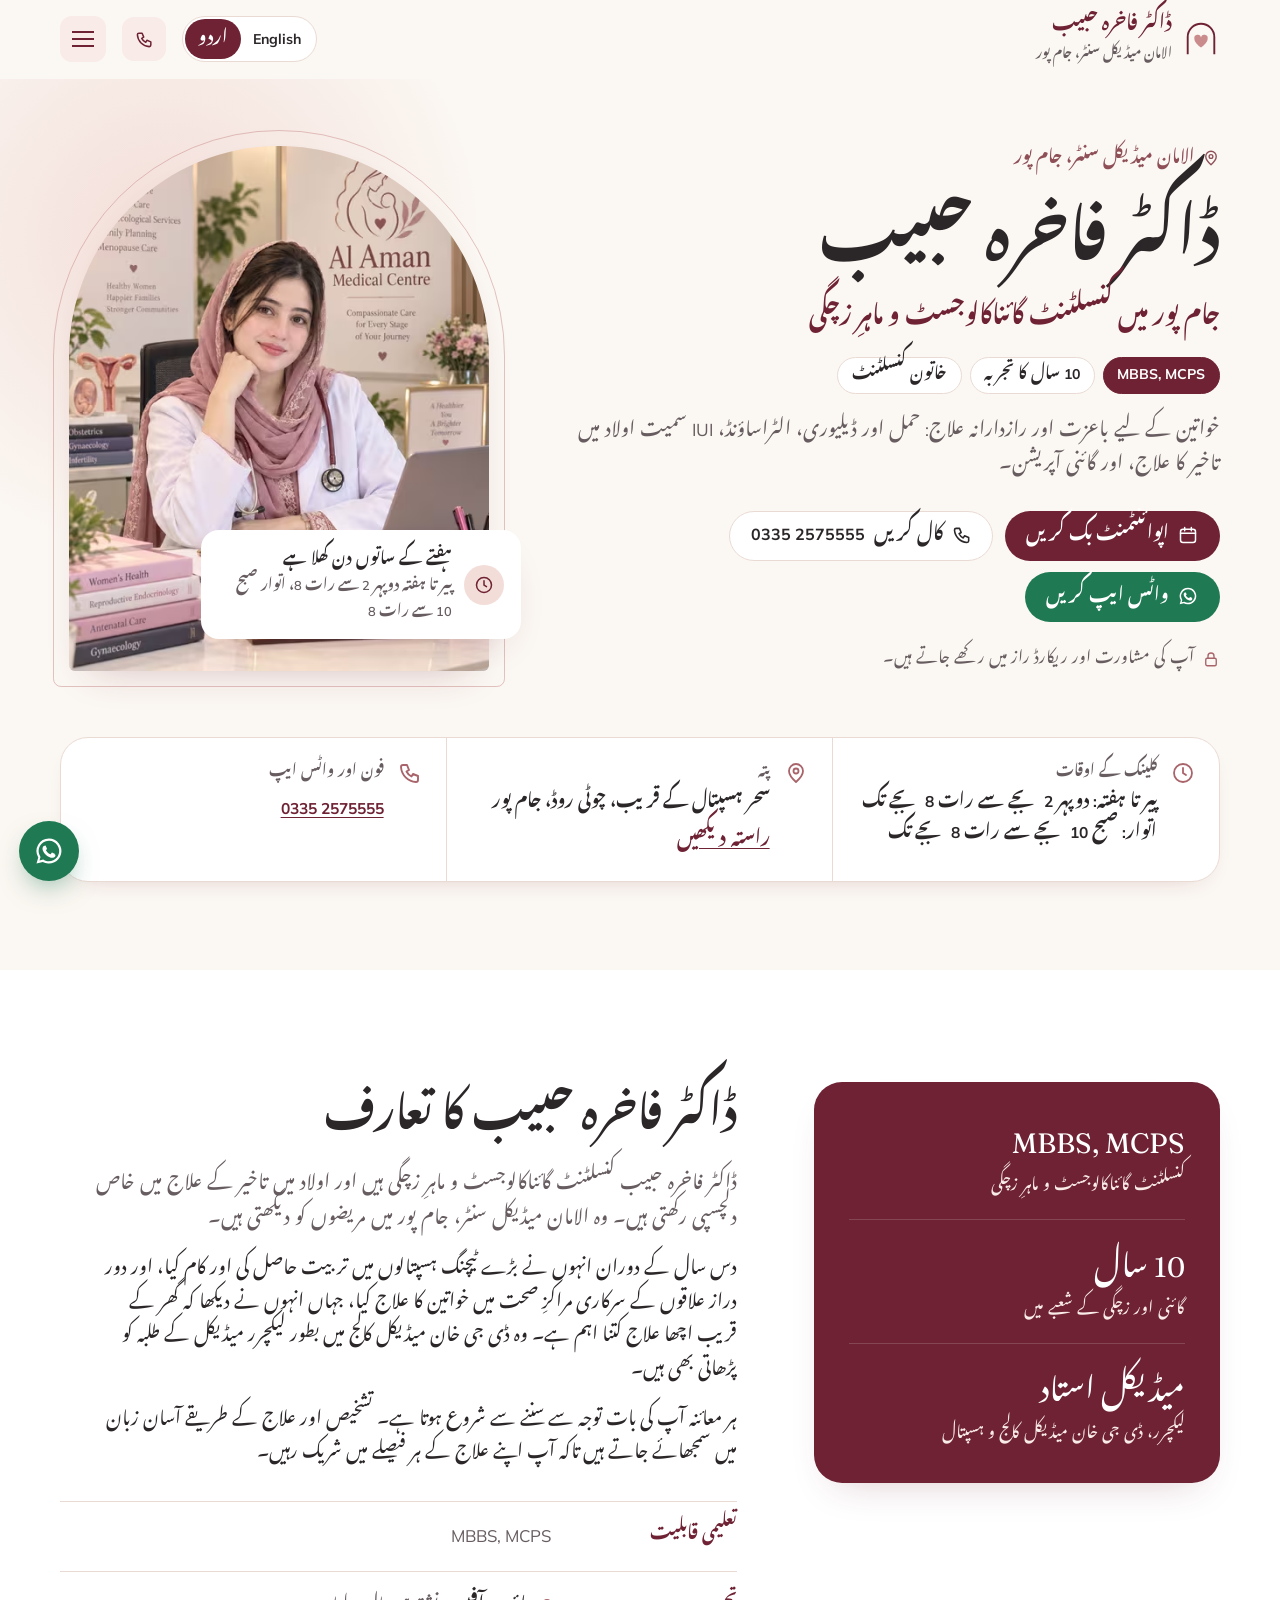
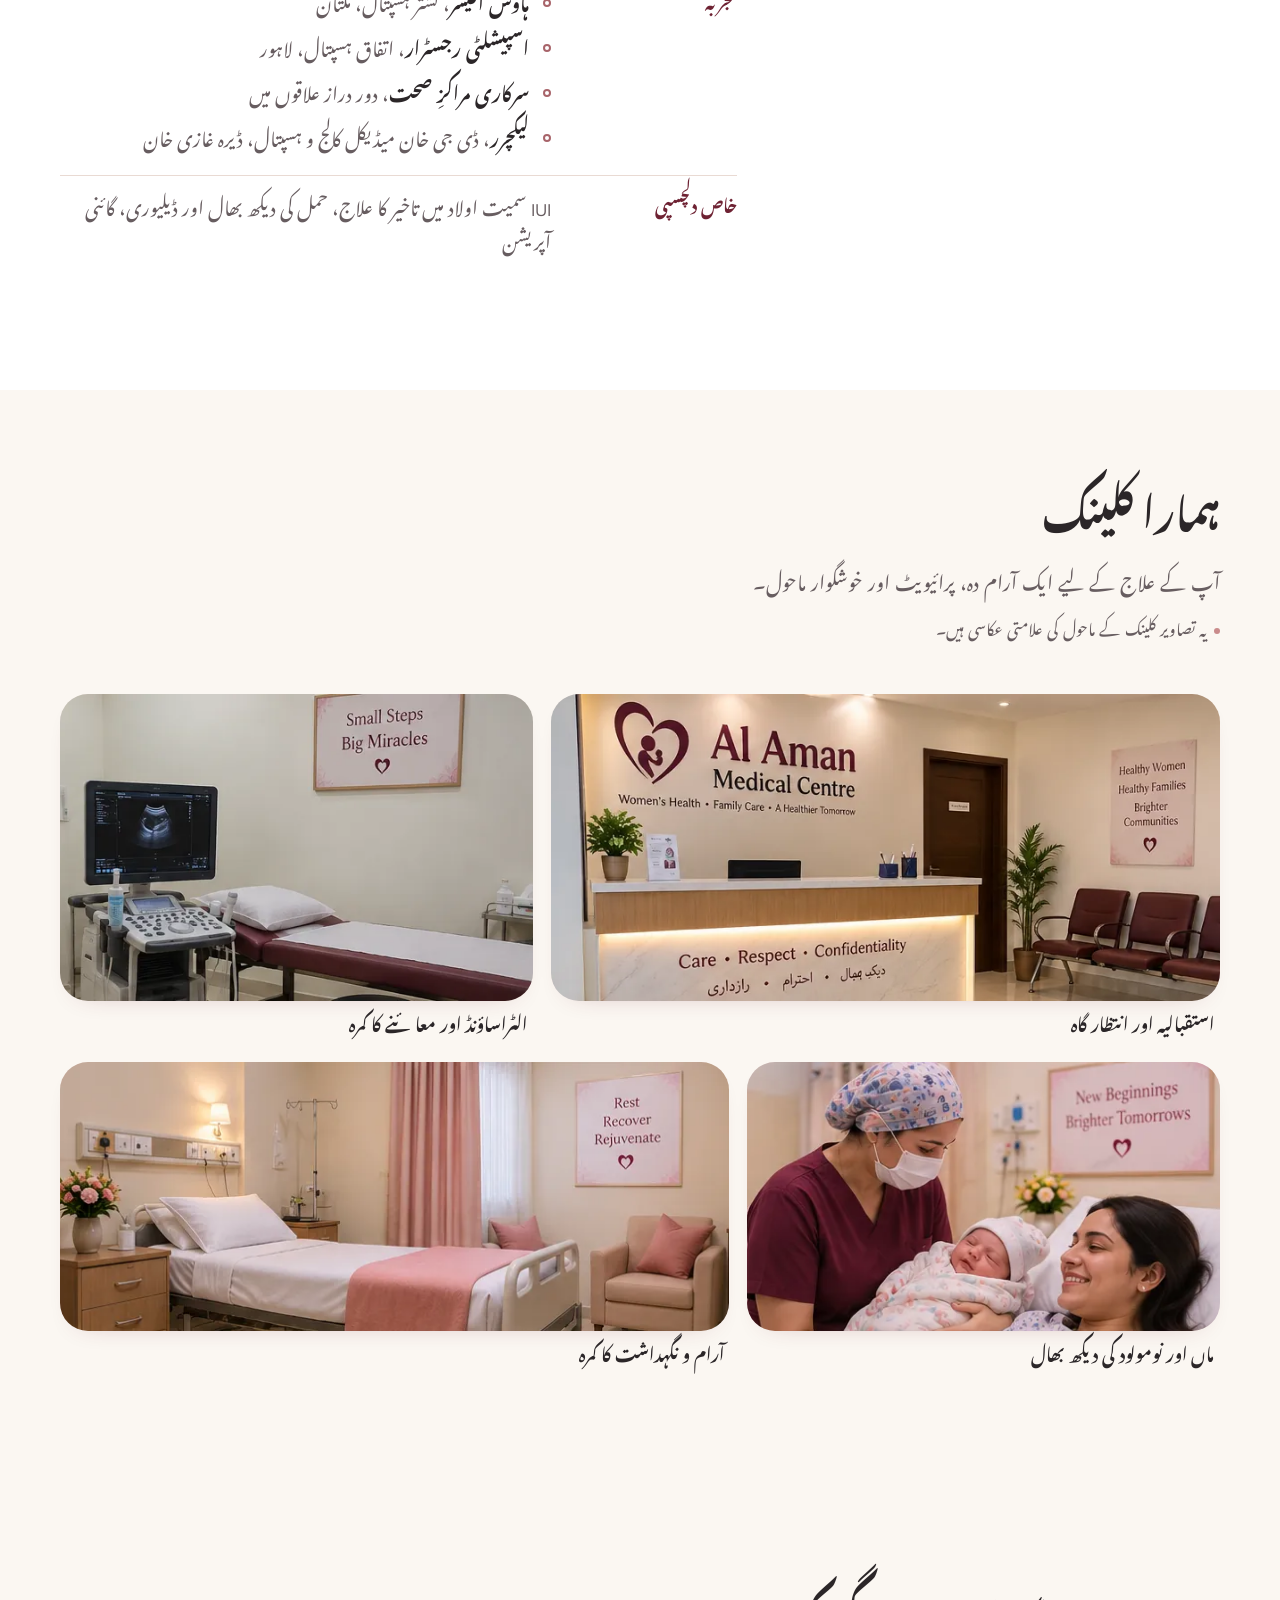
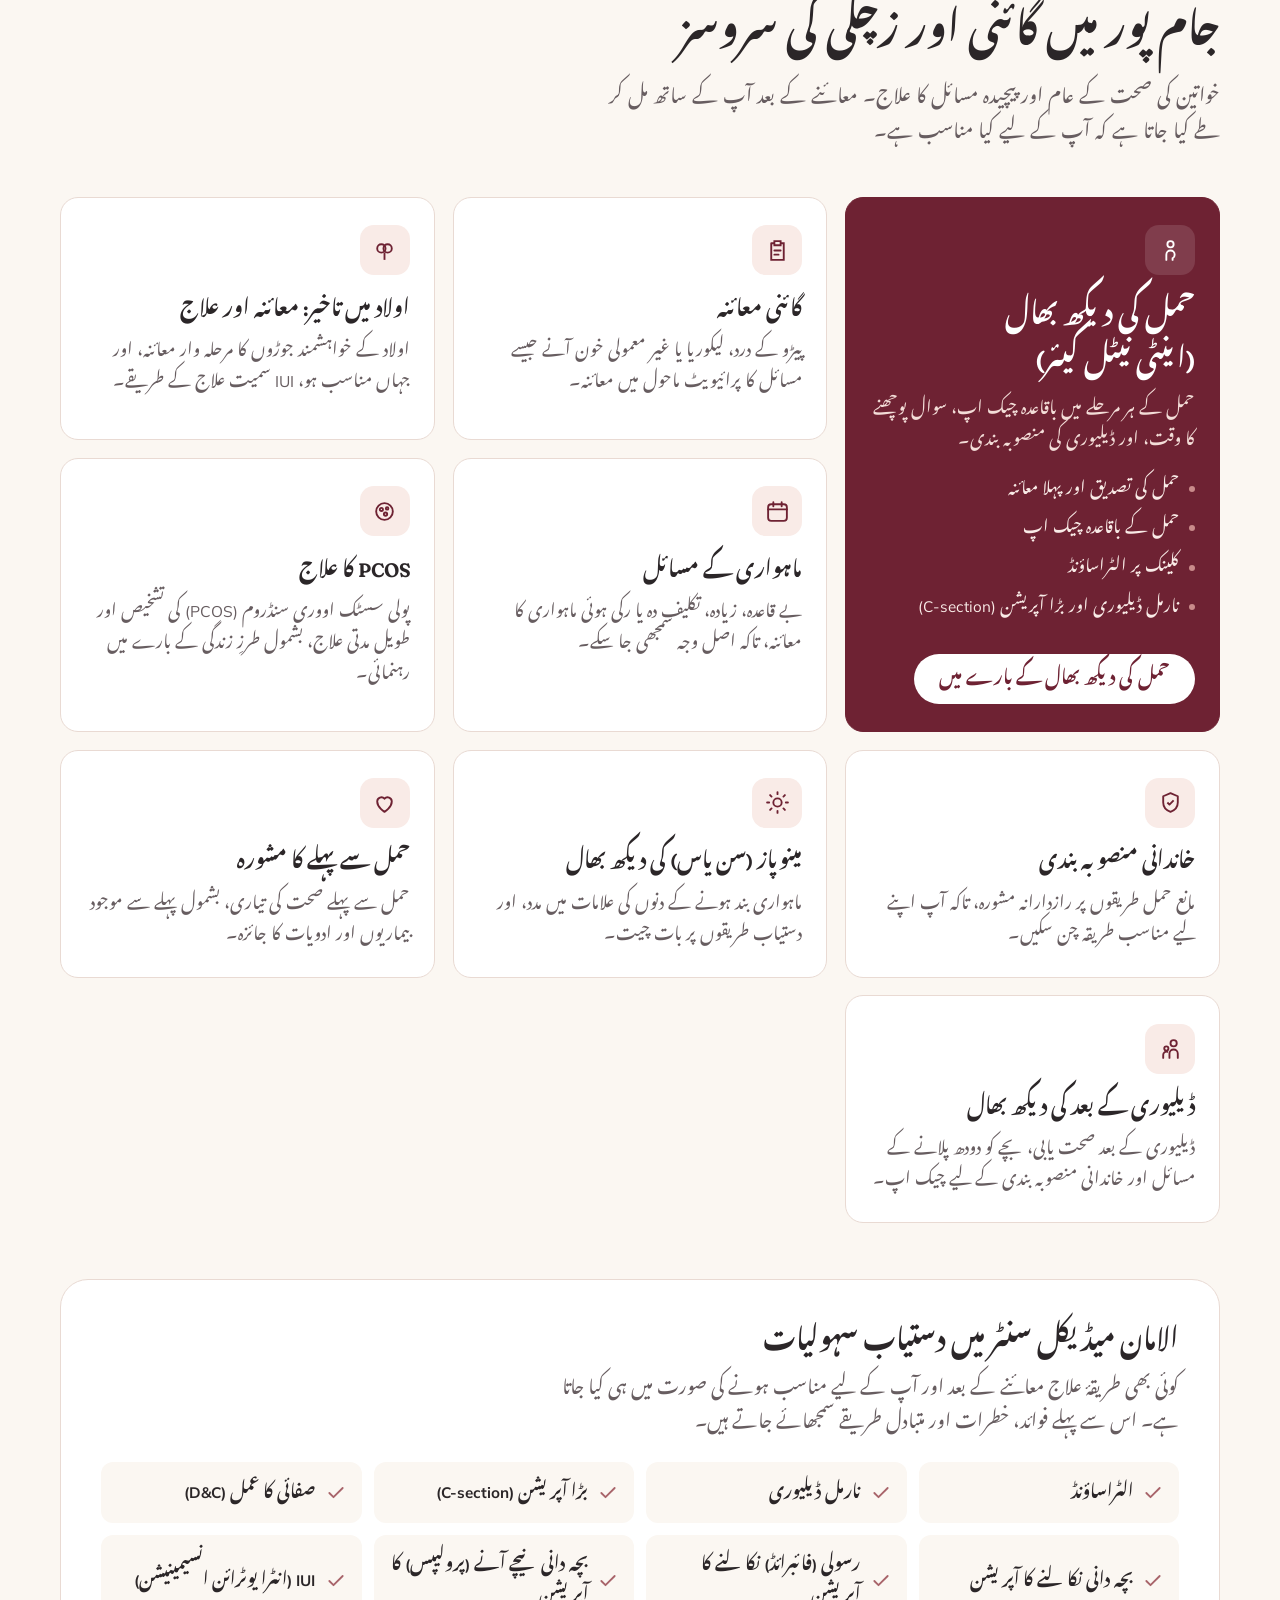
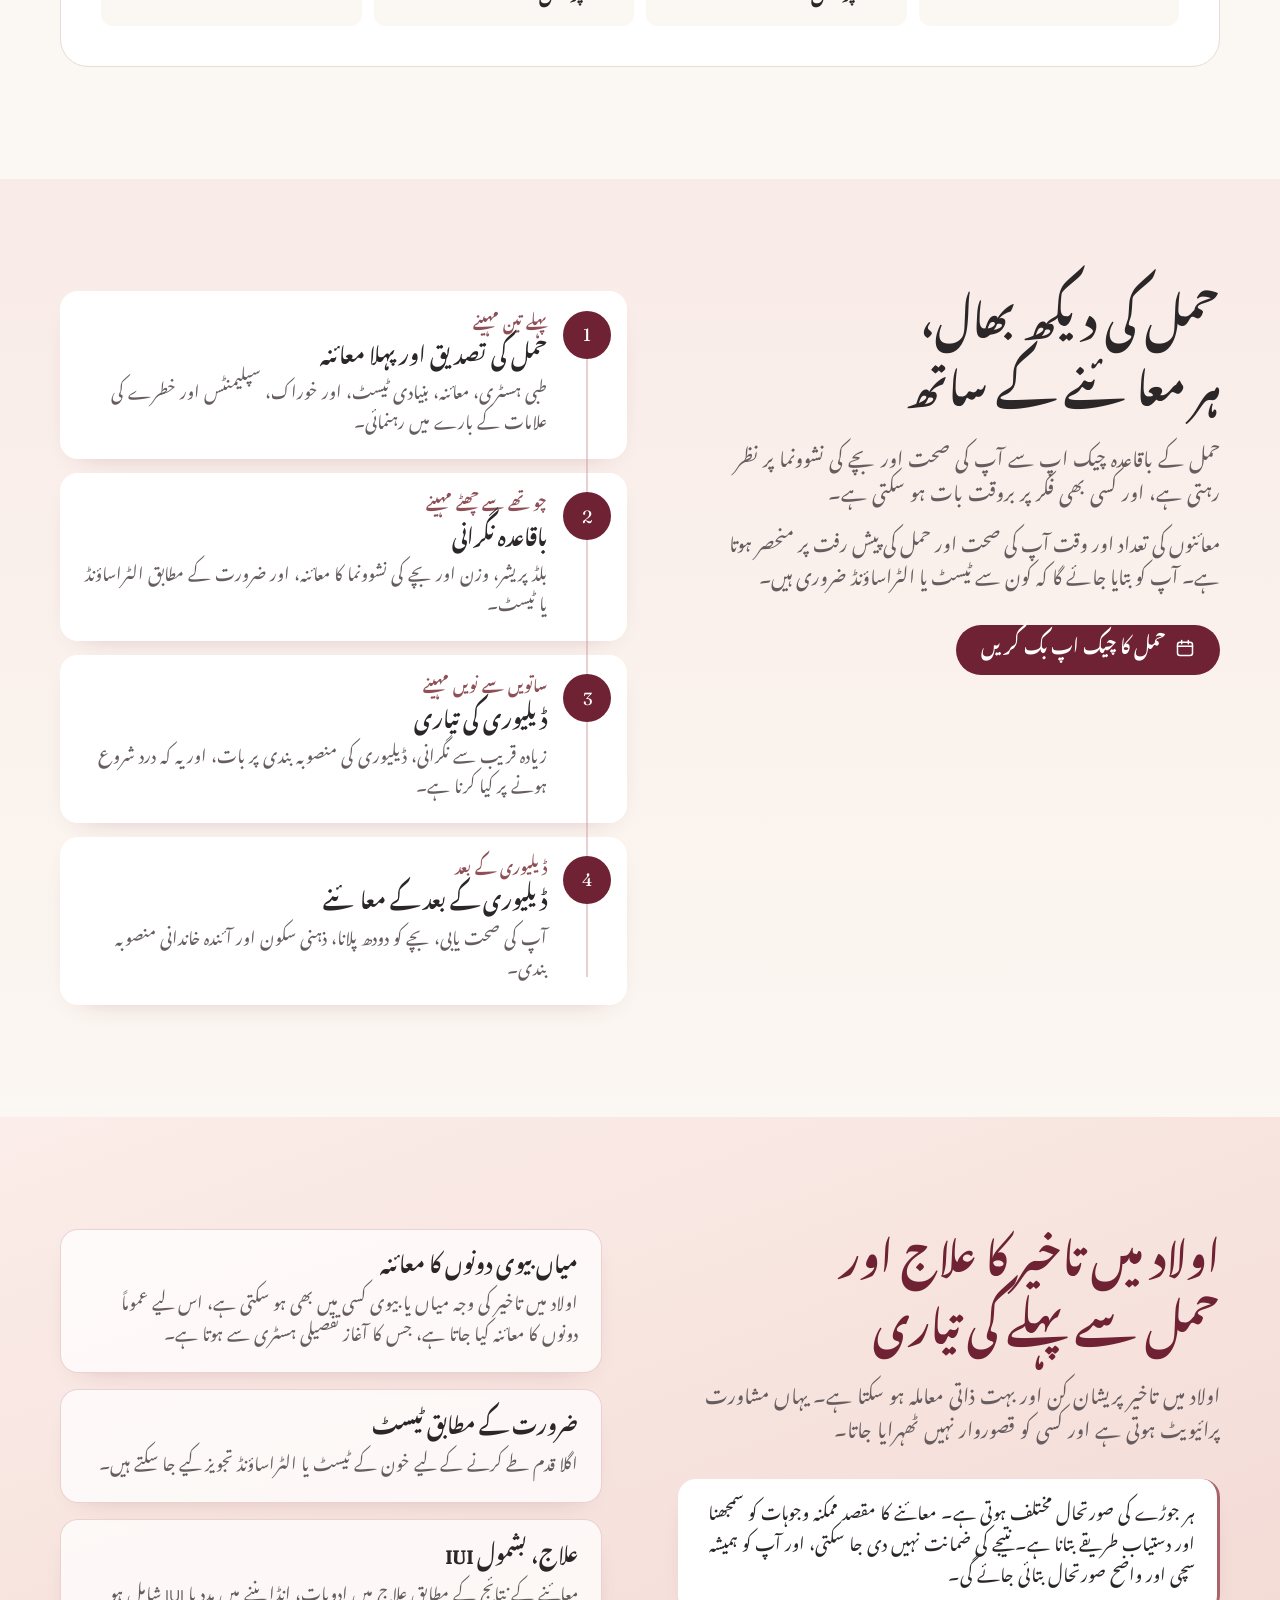
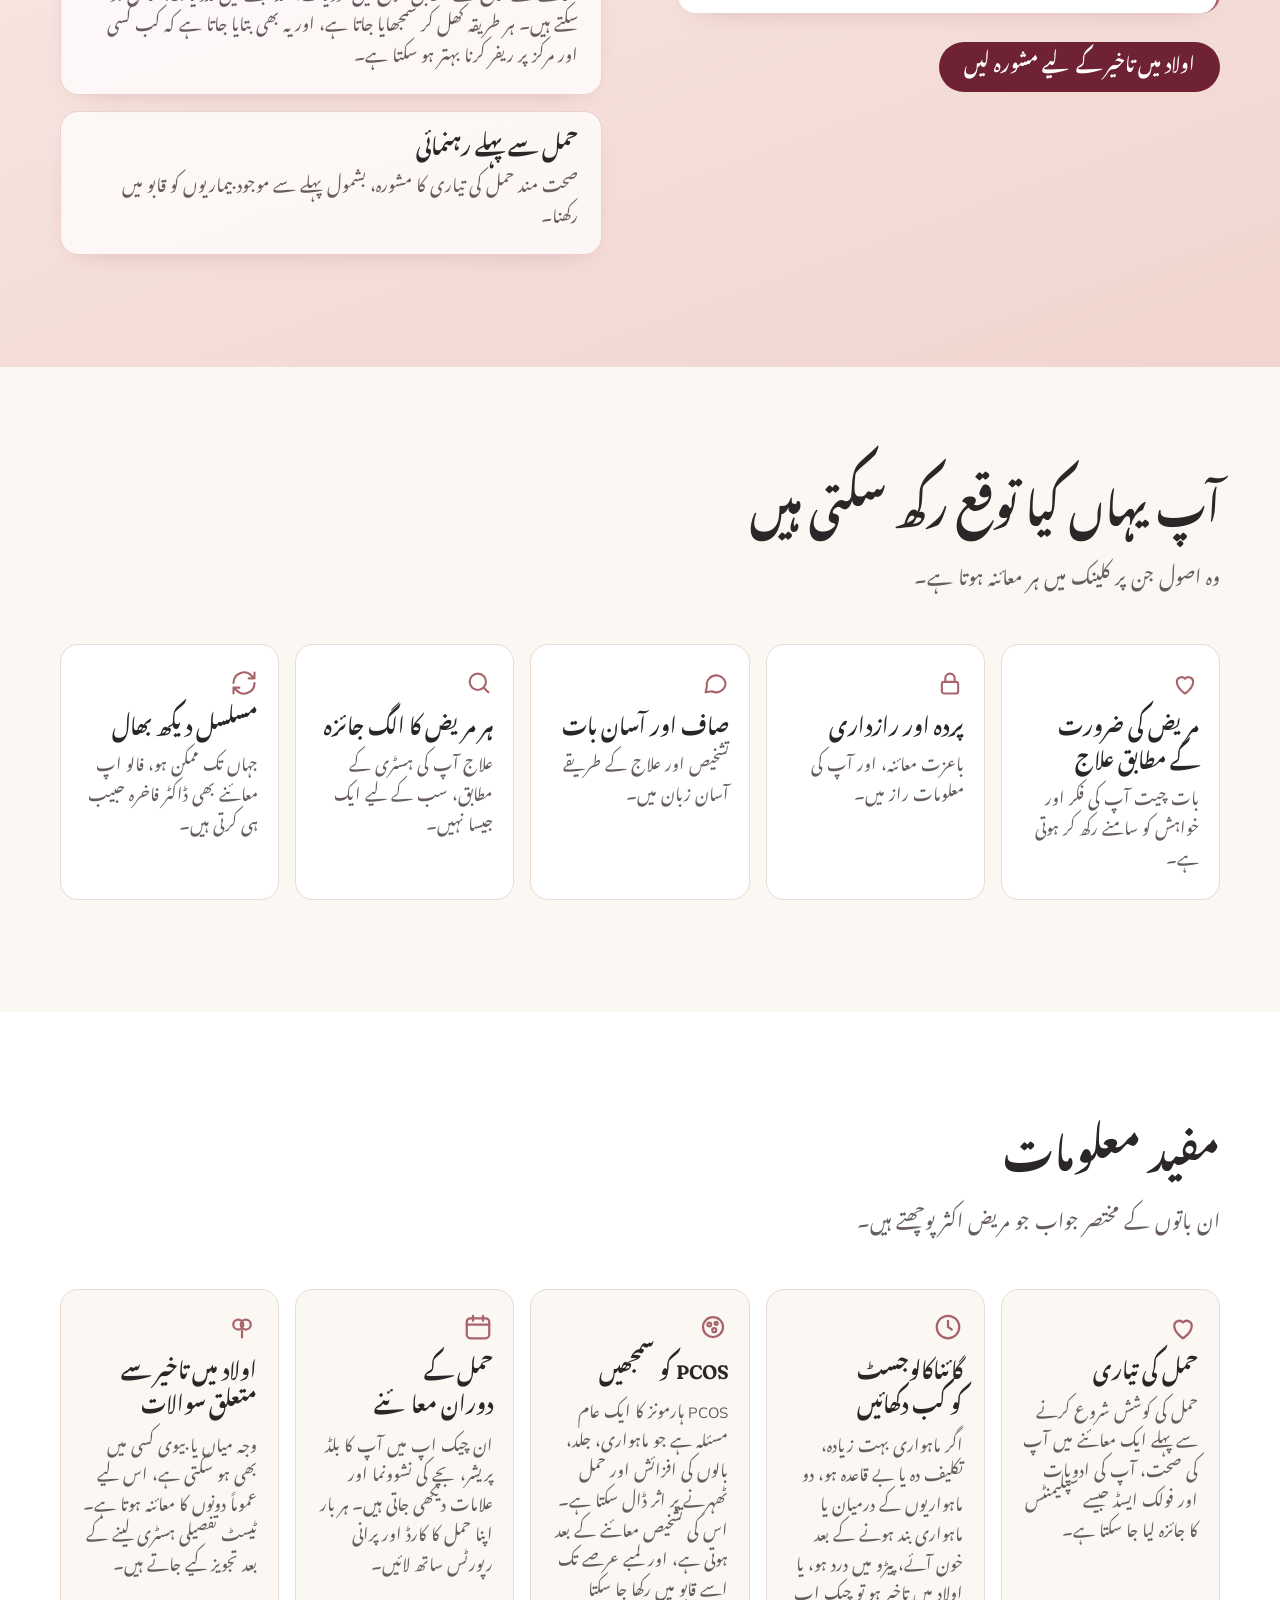
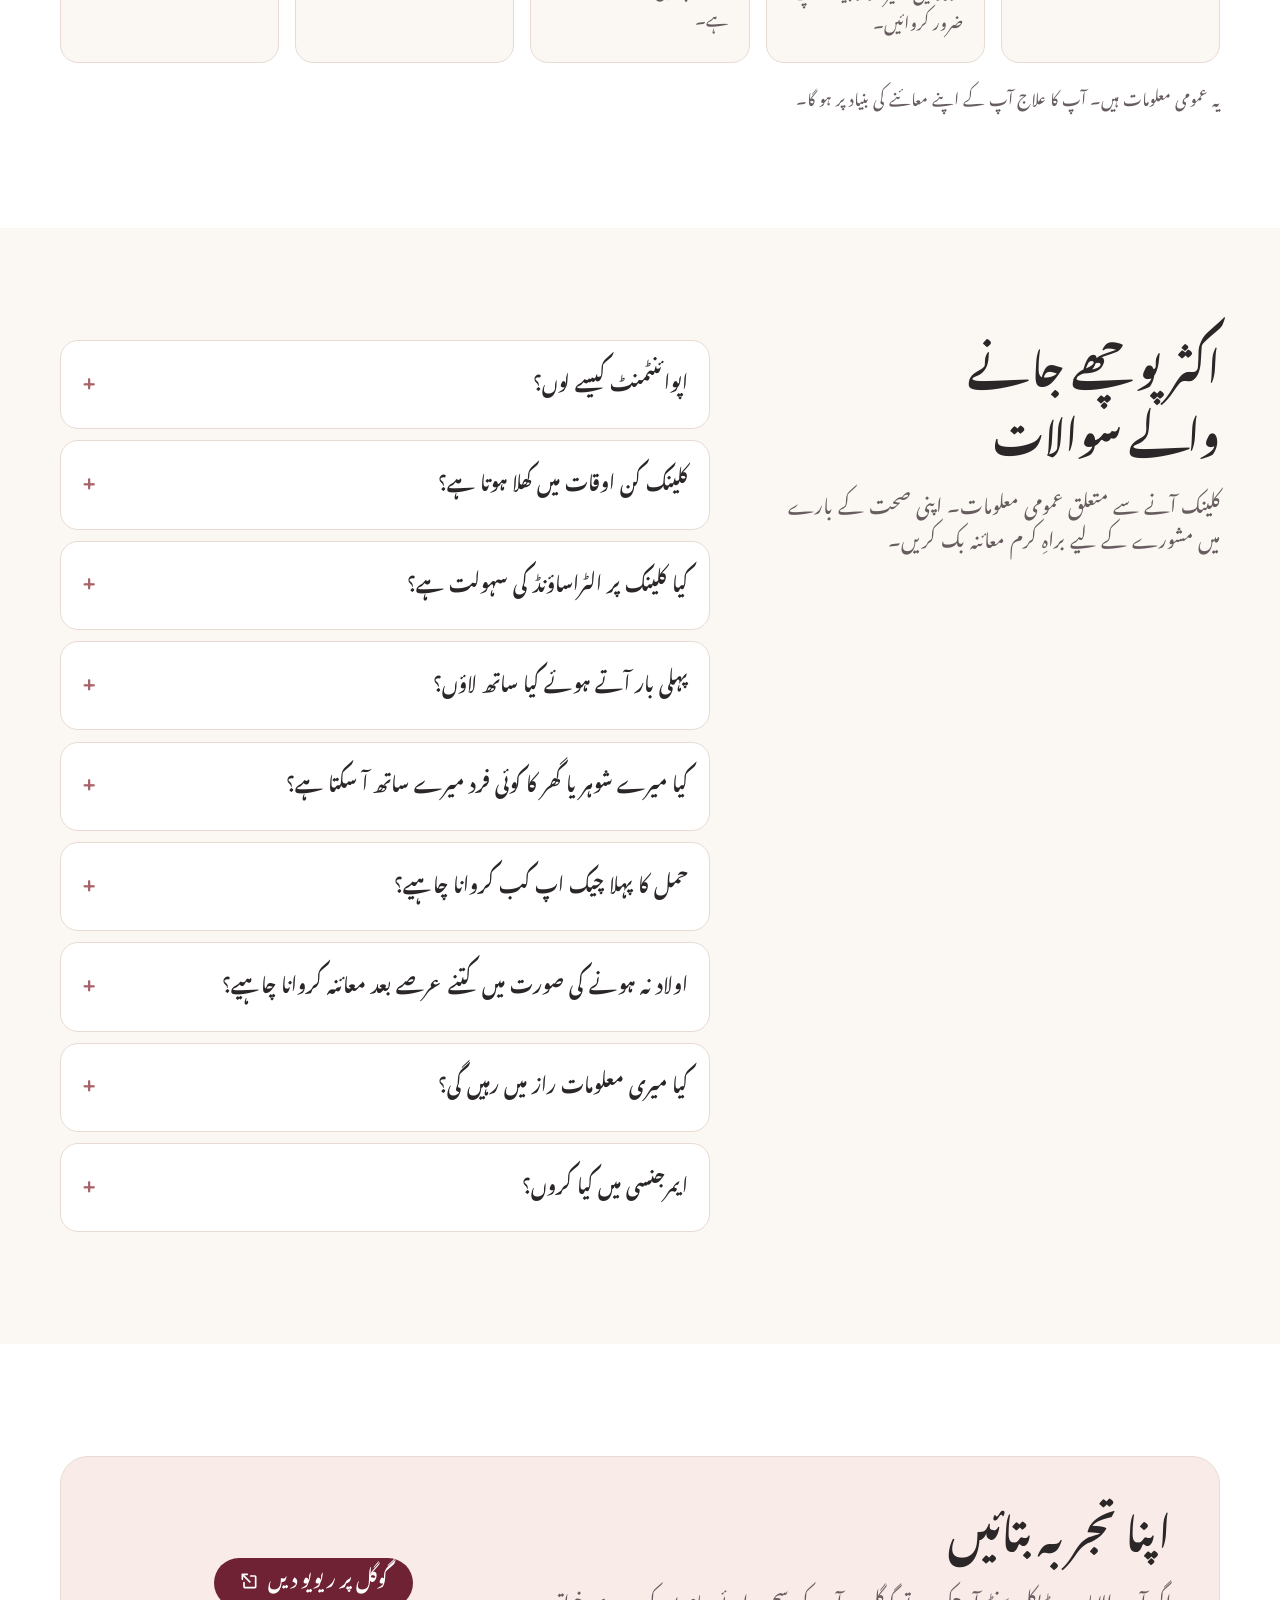
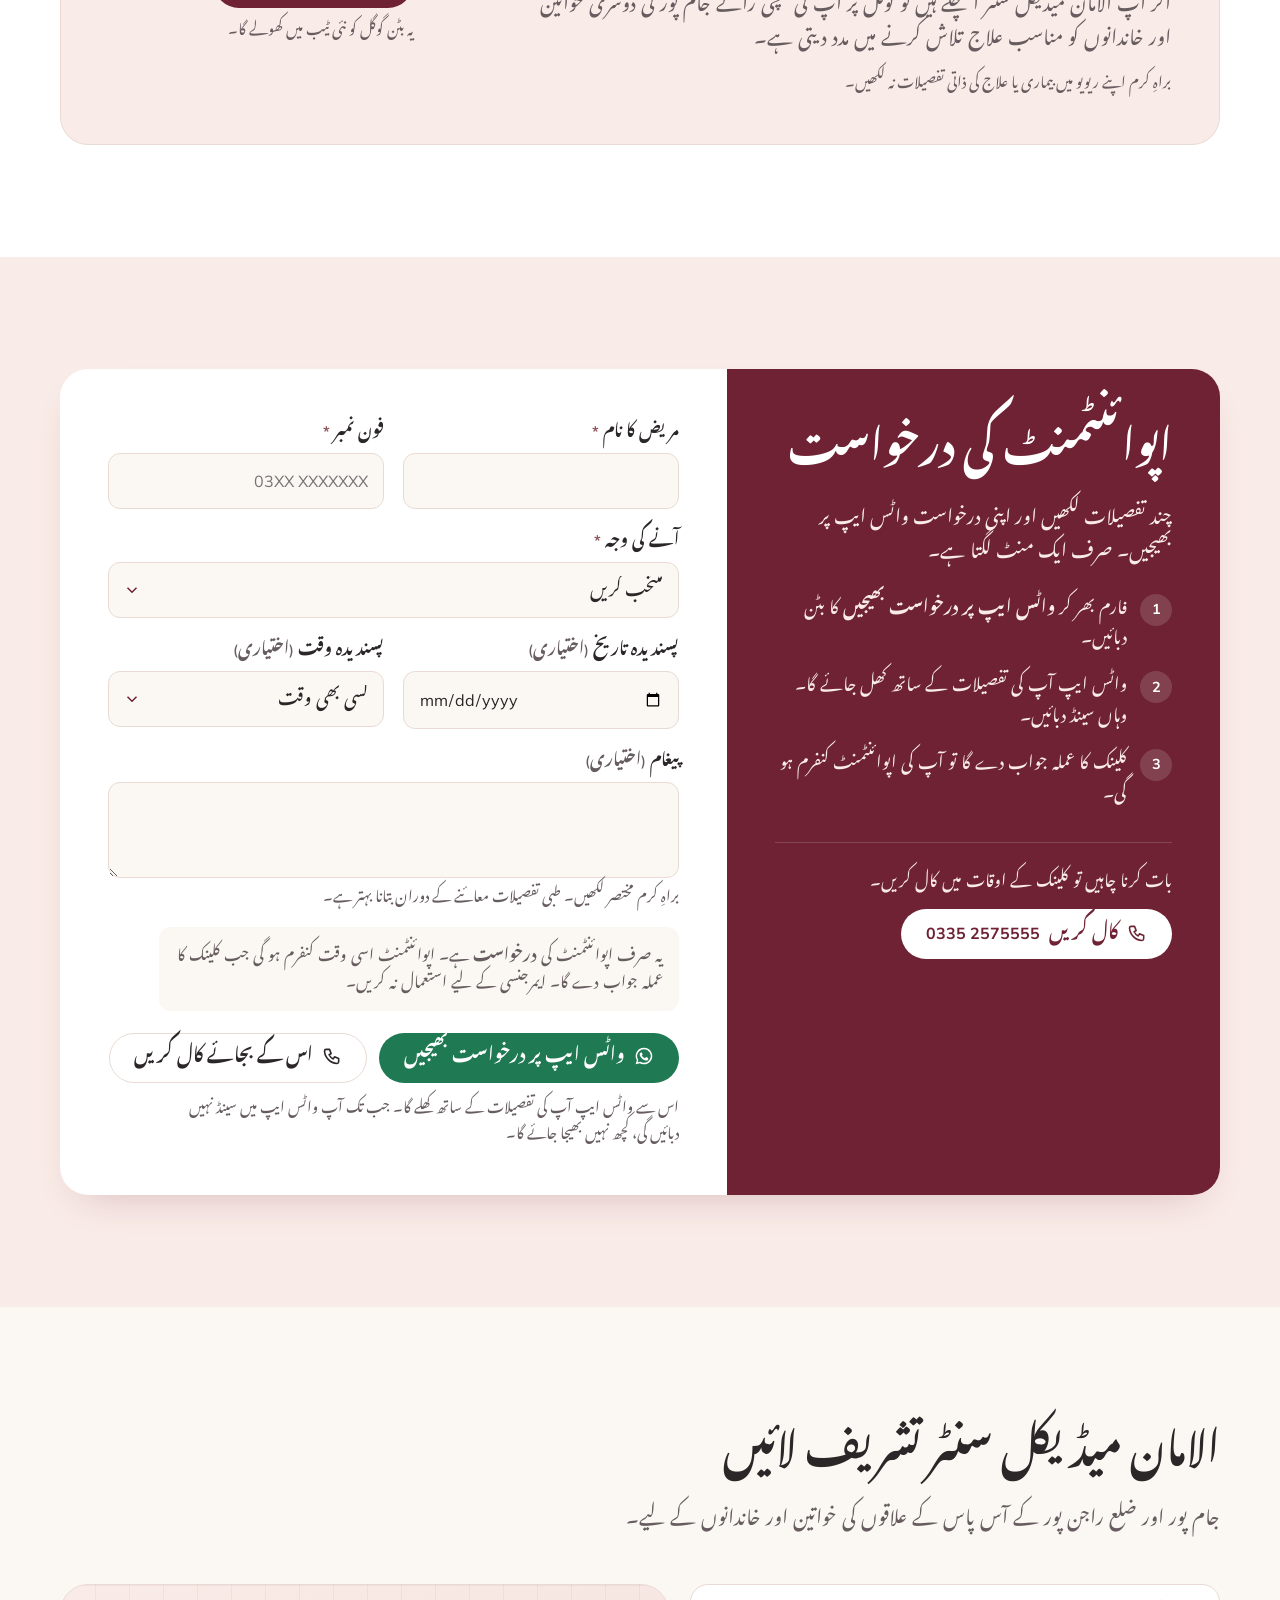
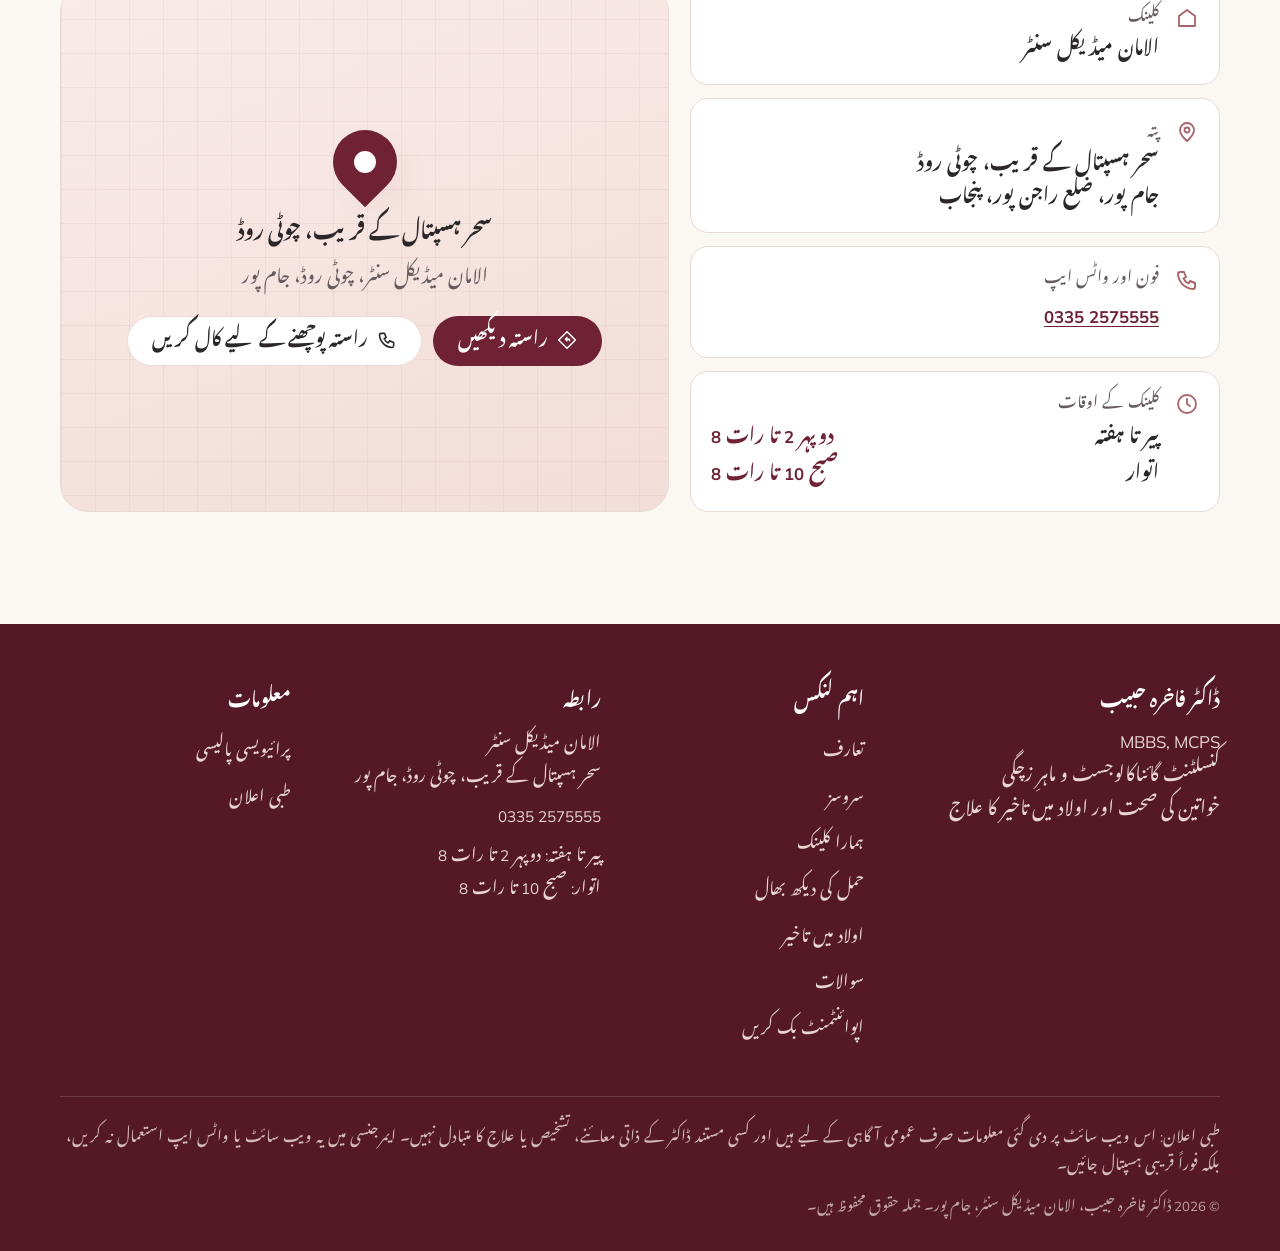
==== al-aman-website/ur/index.html @ a742a40b "Add files via upload" ====
<!DOCTYPE html>
<html lang="ur" dir="rtl">
<head>
<meta charset="UTF-8">
<meta name="viewport" content="width=device-width, initial-scale=1, viewport-fit=cover">

<title>ڈاکٹر فاخرہ حبیب | جام پور میں گائناکالوجسٹ | الامان میڈیکل سنٹر</title>
<meta name="description" content="ڈاکٹر فاخرہ حبیب (MBBS, MCPS)، خاتون کنسلٹنٹ گائناکالوجسٹ و ماہرِ زچگی، الامان میڈیکل سنٹر، چوٹی روڈ، جام پور۔ حمل کی دیکھ بھال، ڈیلیوری، الٹراساؤنڈ اور IUI سمیت اولاد میں تاخیر کا علاج۔ کال یا واٹس ایپ: 0335 2575555">
<meta name="robots" content="index, follow, max-image-preview:large">
<meta name="theme-color" content="#6E2233">
<meta name="format-detection" content="telephone=yes">
<link rel="canonical" href="https://drfakhrahabib.netlify.app/ur/">
<link rel="alternate" hreflang="en-PK" href="https://drfakhrahabib.netlify.app/">
<link rel="alternate" hreflang="ur-PK" href="https://drfakhrahabib.netlify.app/ur/">
<link rel="alternate" hreflang="x-default" href="https://drfakhrahabib.netlify.app/">

<meta property="og:type" content="website">
<meta property="og:site_name" content="الامان میڈیکل سنٹر، جام پور">
<meta property="og:locale" content="ur_PK">
<meta property="og:locale:alternate" content="en_PK">
<meta property="og:title" content="ڈاکٹر فاخرہ حبیب | جام پور میں گائناکالوجسٹ و ماہرِ زچگی">
<meta property="og:description" content="الامان میڈیکل سنٹر، چوٹی روڈ، جام پور میں خاتون کنسلٹنٹ گائناکالوجسٹ۔ ہفتے کے ساتوں دن کھلا ہے۔ کال یا واٹس ایپ: 0335 2575555">
<meta property="og:url" content="https://drfakhrahabib.netlify.app/ur/">
<meta property="og:image" content="https://drfakhrahabib.netlify.app/images/og-share-1200x630.jpg">
<meta property="og:image:secure_url" content="https://drfakhrahabib.netlify.app/images/og-share-1200x630.jpg">
<meta property="og:image:type" content="image/jpeg">
<meta property="og:image:width" content="1200">
<meta property="og:image:height" content="630">
<meta property="og:image:alt" content="ڈاکٹر فاخرہ حبیب، الامان میڈیکل سنٹر جام پور میں">
<meta name="twitter:card" content="summary_large_image">
<meta name="twitter:image" content="https://drfakhrahabib.netlify.app/images/og-share-1200x630.jpg">

<script>document.documentElement.className+=" js"</script>

<script type="application/ld+json">
{
  "@context": "https://schema.org",
  "@type": "MedicalClinic",
  "name": "Al Aman Medical Centre",
  "url": "https://drfakhrahabib.netlify.app/",
  "image": "https://drfakhrahabib.netlify.app/images/og-share-1200x630.jpg",
  "logo": "https://drfakhrahabib.netlify.app/icons/icon-512.png",
  "hasMap": "https://maps.app.goo.gl/ot8H29BSfZ6ZTW8P8",
  "geo": {"@type": "GeoCoordinates", "latitude": 29.6536965, "longitude": 70.5930969},
  "description": "Gynaecology, obstetrics and infertility care in Jampur, District Rajanpur, Punjab.",
  "telephone": "+92-335-2575555",
  "address": {
    "@type": "PostalAddress",
    "streetAddress": "Near Sehr Hospital, Choti Road",
    "addressLocality": "Jampur",
    "addressRegion": "Punjab",
    "addressCountry": "PK"
  },
  "areaServed": ["Jampur", "Rajanpur District"],
  "openingHoursSpecification": [
    {"@type": "OpeningHoursSpecification",
     "dayOfWeek": ["Monday","Tuesday","Wednesday","Thursday","Friday","Saturday"],
     "opens": "14:00", "closes": "20:00"},
    {"@type": "OpeningHoursSpecification",
     "dayOfWeek": "Sunday", "opens": "10:00", "closes": "20:00"}
  ],
  "medicalSpecialty": ["Gynecologic", "Obstetric"],
  "availableService": [
    {"@type": "MedicalProcedure", "name": "Antenatal care"},
    {"@type": "MedicalProcedure", "name": "Obstetric ultrasound"},
    {"@type": "MedicalProcedure", "name": "Normal delivery"},
    {"@type": "MedicalProcedure", "name": "Caesarean section"},
    {"@type": "MedicalProcedure", "name": "Intrauterine insemination (IUI)"},
    {"@type": "MedicalProcedure", "name": "Hysterectomy"}
  ],
  "employee": {
    "@type": "Physician",
    "name": "Dr Fakhra Habib",
    "honorificSuffix": "MBBS, MCPS",
    "jobTitle": "Consultant Gynaecologist & Obstetrician",
    "medicalSpecialty": ["Gynecologic", "Obstetric"]
  }
}
</script>

<link rel="icon" href="../favicon.ico" sizes="48x48">
<link rel="icon" href="../icons/favicon.svg" type="image/svg+xml">
<link rel="apple-touch-icon" href="../icons/apple-touch-icon.png">
<link rel="manifest" href="../site.webmanifest">

<link rel="preload" href="../fonts/fraunces-latin-400-normal.woff2" as="font" type="font/woff2" crossorigin>
<link rel="preload" href="../fonts/mulish-latin-400-normal.woff2" as="font" type="font/woff2" crossorigin>
<link rel="preload" href="../fonts/noto-nastaliq-urdu-arabic-400-normal.woff2" as="font" type="font/woff2" crossorigin>

<link rel="stylesheet" href="../assets/style.css">
</head>

<body>
<a class="skip" href="#main">مواد پر جائیں</a>

<svg width="0" height="0" style="position:absolute" aria-hidden="true">
  <symbol id="i-phone" viewBox="0 0 24 24" fill="none" stroke="currentColor" stroke-width="1.9" stroke-linecap="round" stroke-linejoin="round"><path d="M5 4h4l2 5-2.5 1.5a11 11 0 0 0 5 5L15 13l5 2v4a2 2 0 0 1-2 2A16 16 0 0 1 3 6a2 2 0 0 1 2-2"/></symbol>
  <symbol id="i-wa" viewBox="0 0 24 24" fill="currentColor"><path d="M12 2a10 10 0 0 0-8.6 15.1L2 22l5-1.3A10 10 0 1 0 12 2zm0 18.2c-1.5 0-3-.4-4.3-1.2l-.3-.2-3 .8.8-2.9-.2-.3A8.2 8.2 0 1 1 12 20.2zm4.5-6.1c-.2-.1-1.5-.7-1.7-.8-.2-.1-.4-.1-.6.1l-.8 1c-.1.2-.3.2-.5.1a6.7 6.7 0 0 1-3.3-2.9c-.2-.4.2-.4.7-1.3.1-.2 0-.3 0-.4l-.8-1.8c-.2-.5-.4-.4-.6-.4h-.5a1 1 0 0 0-.7.3 3 3 0 0 0-.9 2.2c0 1.3.9 2.5 1 2.7.1.2 1.8 2.8 4.4 3.9 1.6.7 2.3.8 3.1.6.5-.1 1.5-.6 1.7-1.2.2-.6.2-1.1.1-1.2l-.5-.3z"/></symbol>
  <symbol id="i-pin" viewBox="0 0 24 24" fill="none" stroke="currentColor" stroke-width="1.8" stroke-linecap="round" stroke-linejoin="round"><path d="M12 21s-7-6.2-7-11a7 7 0 0 1 14 0c0 4.8-7 11-7 11z"/><circle cx="12" cy="10" r="2.5"/></symbol>
  <symbol id="i-clock" viewBox="0 0 24 24" fill="none" stroke="currentColor" stroke-width="1.8" stroke-linecap="round"><circle cx="12" cy="12" r="9"/><path d="M12 7v5l3 2"/></symbol>
  <symbol id="i-cal" viewBox="0 0 24 24" fill="none" stroke="currentColor" stroke-width="1.8" stroke-linecap="round"><rect x="3" y="5" width="18" height="16" rx="3"/><path d="M3 10h18M8 3v4M16 3v4"/></symbol>
  <symbol id="i-lock" viewBox="0 0 24 24" fill="none" stroke="currentColor" stroke-width="1.8" stroke-linecap="round"><rect x="5" y="11" width="14" height="10" rx="2"/><path d="M8 11V8a4 4 0 0 1 8 0v3"/></symbol>
  <symbol id="i-heart" viewBox="0 0 24 24" fill="none" stroke="currentColor" stroke-width="1.8" stroke-linejoin="round"><path d="M12 21s-7-4.4-7-10a4 4 0 0 1 7-2.6A4 4 0 0 1 19 11c0 5.6-7 10-7 10z"/></symbol>
  <symbol id="i-check" viewBox="0 0 24 24" fill="none" stroke="currentColor" stroke-width="2.2" stroke-linecap="round" stroke-linejoin="round"><path d="M20 6L9 17l-5-5"/></symbol>
  <symbol id="i-home" viewBox="0 0 24 24" fill="none" stroke="currentColor" stroke-width="1.8" stroke-linejoin="round"><path d="M4 20V10l8-6 8 6v10H4z"/></symbol>
  <symbol id="i-dir" viewBox="0 0 24 24" fill="none" stroke="currentColor" stroke-width="1.8" stroke-linecap="round" stroke-linejoin="round"><path d="M12 2l10 10-10 10L2 12z"/><path d="M9 13v-2h5l-2-2m2 2l-2 2"/></symbol>
</svg>

<!-- ================= HEADER ================= -->
<header class="site-header">
  <nav class="wrap nav" aria-label="مرکزی مینو">
    <a href="#home" class="brand">
      <svg class="brand-mark" viewBox="0 0 40 40" aria-hidden="true">
        <path d="M6 36V18a14 14 0 0 1 28 0v18" fill="none" stroke="#6E2233" stroke-width="2"/>
        <path d="M20 29c-4-3-7-6-7-9.5a3.5 3.5 0 0 1 7-1 3.5 3.5 0 0 1 7 1C27 23 24 26 20 29z" fill="#C98B8B"/>
      </svg>
      <span class="brand-text">
        <span class="brand-name">ڈاکٹر فاخرہ حبیب</span>
        <span class="brand-sub">الامان میڈیکل سنٹر، جام پور</span>
      </span>
    </a>

    <ul class="nav-links" id="navLinks">
      <li class="home-link"><a href="#home">ہوم</a></li>
      <li><a href="#about">تعارف</a></li>
      <li><a href="#services">سروسز</a></li>
      <li><a href="#pregnancy">حمل کی دیکھ بھال</a></li>
      <li><a href="#fertility">اولاد میں تاخیر</a></li>
      <li><a href="#faq">سوالات</a></li>
      <li><a href="#contact">رابطہ</a></li>
      <li class="mobile-only"><a href="#appointment" class="btn btn-primary">اپوائنٹمنٹ بک کریں</a></li>
      <li class="lang-item"><nav class="lang-switch" aria-label="زبان منتخب کریں"><a href="../" lang="en" hreflang="en" data-lang-link="en">English</a><a href="./" lang="ur" hreflang="ur" aria-current="page" data-lang-link="ur">اردو</a></nav></li>
    </ul>

    <div class="nav-right">
      <nav class="lang-switch" aria-label="زبان منتخب کریں"><a href="../" lang="en" hreflang="en" data-lang-link="en">English</a><a href="./" lang="ur" hreflang="ur" aria-current="page" data-lang-link="ur">اردو</a></nav>
      <a href="tel:+923352575555" class="nav-call" aria-label="کلینک کو 0335 2575555 پر کال کریں"><svg class="icon" aria-hidden="true"><use href="#i-phone"/></svg><span><span class="num">0335 2575555</span></span></a>
      <a href="#appointment" class="btn btn-primary">اپوائنٹمنٹ بک کریں</a>
      <button class="menu-toggle" id="menuToggle" type="button" aria-label="مینو کھولیں" aria-expanded="false" aria-controls="navLinks">
        <span></span><span></span><span></span>
      </button>
    </div>
  </nav>
</header>

<main id="main">

<!-- ================= HERO ================= -->
<section class="hero" id="home" aria-labelledby="hero-title">
  <div class="wrap hero-grid">
    <div>
      <p class="hero-intro load"><svg class="icon" aria-hidden="true"><use href="#i-pin"/></svg>الامان میڈیکل سنٹر، جام پور</p>
      <h1 id="hero-title" class="load load-2">
        <span class="h1-name">ڈاکٹر فاخرہ حبیب</span>
        <span class="h1-role">جام پور میں کنسلٹنٹ گائناکالوجسٹ و ماہرِ زچگی</span>
      </h1>
      <p class="hero-creds load load-2">
        <span class="badge strong">MBBS, MCPS</span>
        <span class="badge">10 سال کا تجربہ</span>
        <span class="badge">خاتون کنسلٹنٹ</span>
      </p>
      <p class="lead load load-3">خواتین کے لیے باعزت اور رازدارانہ علاج: حمل اور ڈیلیوری، الٹراساؤنڈ، IUI سمیت اولاد میں تاخیر کا علاج، اور گائنی آپریشن۔</p>
      <div class="hero-actions load load-4">
        <a href="#appointment" class="btn btn-primary"><svg class="icon" aria-hidden="true"><use href="#i-cal"/></svg>اپوائنٹمنٹ بک کریں</a>
        <a href="tel:+923352575555" class="btn btn-secondary"><svg class="icon" aria-hidden="true"><use href="#i-phone"/></svg>کال کریں <span class="num">0335 2575555</span></a>
        <a href="https://wa.me/923352575555?text=%D8%A7%D9%84%D8%B3%D9%84%D8%A7%D9%85%20%D8%B9%D9%84%DB%8C%DA%A9%D9%85%D8%8C%20%D8%A7%D9%84%D8%A7%D9%85%D8%A7%D9%86%20%D9%85%DB%8C%DA%88%DB%8C%DA%A9%D9%84%20%D8%B3%D9%86%D9%B9%D8%B1%20%D8%AC%D8%A7%D9%85%20%D9%BE%D9%88%D8%B1%20%D9%85%DB%8C%DA%BA%20%DA%88%D8%A7%DA%A9%D9%B9%D8%B1%20%D9%81%D8%A7%D8%AE%D8%B1%DB%81%20%D8%AD%D8%A8%DB%8C%D8%A8%20%D8%B3%DB%92%20%D8%A7%D9%BE%D9%88%D8%A7%D8%A6%D9%86%D9%B9%D9%85%D9%86%D9%B9%20%DA%A9%DB%8C%20%D8%AF%D8%B1%D8%AE%D9%88%D8%A7%D8%B3%D8%AA%20%DB%81%DB%92%DB%94" class="btn btn-wa" target="_blank" rel="noopener"><svg class="icon" aria-hidden="true"><use href="#i-wa"/></svg>واٹس ایپ کریں</a>
      </div>
      <p class="hero-note load load-5"><svg class="icon" aria-hidden="true"><use href="#i-lock"/></svg>آپ کی مشاورت اور ریکارڈ راز میں رکھے جاتے ہیں۔</p>
    </div>

    <div class="arch-wrap load load-2">
      <div class="arch-ring" aria-hidden="true"></div>
      <div class="arch">
        <picture>
          <source type="image/avif" srcset="../images/dr-fakhra-habib-480.avif 480w, ../images/dr-fakhra-habib-720.avif 720w" sizes="(max-width: 860px) 320px, 420px">
          <source type="image/webp" srcset="../images/dr-fakhra-habib-480.webp 480w, ../images/dr-fakhra-habib-720.webp 720w" sizes="(max-width: 860px) 320px, 420px">
          <img src="../images/dr-fakhra-habib-720.jpg" width="720" height="900" fetchpriority="high" decoding="async"
               alt="ڈاکٹر فاخرہ حبیب، کنسلٹنٹ گائناکالوجسٹ و ماہرِ زچگی، الامان میڈیکل سنٹر جام پور میں اپنی میز پر">
        </picture>
      </div>
      <div class="hero-card">
        <span class="dot"><svg class="icon" aria-hidden="true"><use href="#i-clock"/></svg></span>
        <p>ہفتے کے ساتوں دن کھلا ہے<span>پیر تا ہفتہ دوپہر 2 سے رات 8، اتوار صبح 10 سے رات 8</span></p>
      </div>
    </div>
  </div>

  <div class="wrap">
    <div class="info-strip load load-5">
      <div class="info-item">
        <svg class="icon" aria-hidden="true"><use href="#i-clock"/></svg>
        <div><p class="label">کلینک کے اوقات</p><p>پیر تا ہفتہ: دوپہر 2 بجے سے رات 8 بجے تک<br>اتوار: صبح 10 بجے سے رات 8 بجے تک</p></div>
      </div>
      <div class="info-item">
        <svg class="icon" aria-hidden="true"><use href="#i-pin"/></svg>
        <div><p class="label">پتہ</p><p>سحر ہسپتال کے قریب، چوٹی روڈ، جام پور</p>
          <a class="text-link" data-maps href="https://maps.app.goo.gl/ot8H29BSfZ6ZTW8P8" target="_blank" rel="noopener">راستہ دیکھیں</a></div>
      </div>
      <div class="info-item">
        <svg class="icon" aria-hidden="true"><use href="#i-phone"/></svg>
        <div><p class="label">فون اور واٹس ایپ</p><p><a class="text-link" href="tel:+923352575555"><span class="num">0335 2575555</span></a></p></div>
      </div>
    </div>
  </div>
</section>

<!-- ================= ABOUT ================= -->
<section class="about" id="about" aria-labelledby="about-title">
  <div class="wrap about-grid">
    <aside class="facts reveal" aria-label="ڈاکٹر فاخرہ حبیب — مختصر تعارف">
      <div class="fact"><strong>MBBS, MCPS</strong><span>کنسلٹنٹ گائناکالوجسٹ و ماہرِ زچگی</span></div>
      <div class="fact"><strong>10 سال</strong><span>گائنی اور زچگی کے شعبے میں</span></div>
      <div class="fact"><strong>میڈیکل استاد</strong><span>لیکچرر، ڈی جی خان میڈیکل کالج و ہسپتال</span></div>
    </aside>
    <div class="about-text reveal">
      <h2 id="about-title">ڈاکٹر فاخرہ حبیب کا تعارف</h2>
      <p class="lead">ڈاکٹر فاخرہ حبیب کنسلٹنٹ گائناکالوجسٹ و ماہرِ زچگی ہیں اور اولاد میں تاخیر کے علاج میں خاص دلچسپی رکھتی ہیں۔ وہ الامان میڈیکل سنٹر، جام پور میں مریضوں کو دیکھتی ہیں۔</p>
      <p>دس سال کے دوران انہوں نے بڑے ٹیچنگ ہسپتالوں میں تربیت حاصل کی اور کام کیا، اور دور دراز علاقوں کے سرکاری مراکزِ صحت میں خواتین کا علاج کیا، جہاں انہوں نے دیکھا کہ گھر کے قریب اچھا علاج کتنا اہم ہے۔ وہ ڈی جی خان میڈیکل کالج میں بطور لیکچرر میڈیکل کے طلبہ کو پڑھاتی بھی ہیں۔</p>
      <p>ہر معائنہ آپ کی بات توجہ سے سننے سے شروع ہوتا ہے۔ تشخیص اور علاج کے طریقے آسان زبان میں سمجھائے جاتے ہیں تاکہ آپ اپنے علاج کے ہر فیصلے میں شریک رہیں۔</p>

      <dl class="cred-list">
        <div class="cred"><dt>تعلیمی قابلیت</dt><dd>MBBS, MCPS</dd></div>
        <div class="cred"><dt>تجربہ</dt><dd>
          <ul class="career">
            <li><strong>ہاؤس آفیسر</strong>، نشتر ہسپتال، ملتان</li>
            <li><strong>اسپیشلٹی رجسٹرار</strong>، اتفاق ہسپتال، لاہور</li>
            <li><strong>سرکاری مراکزِ صحت</strong>، دور دراز علاقوں میں</li>
            <li><strong>لیکچرر</strong>، ڈی جی خان میڈیکل کالج و ہسپتال، ڈیرہ غازی خان</li>
          </ul>
        </dd></div>
        <div class="cred"><dt>خاص دلچسپی</dt><dd>IUI سمیت اولاد میں تاخیر کا علاج، حمل کی دیکھ بھال اور ڈیلیوری، گائنی آپریشن</dd></div>
      </dl>
    </div>
  </div>
</section>

<!-- ================= OUR CLINIC ================= -->
<section class="clinic" id="clinic" aria-labelledby="clinic-title">
  <div class="wrap">
    <div class="section-head reveal">
      <h2 id="clinic-title">ہمارا کلینک</h2>
      <p class="lead">آپ کے علاج کے لیے ایک آرام دہ، پرائیویٹ اور خوشگوار ماحول۔</p>
      <p class="clinic-note">یہ تصاویر کلینک کے ماحول کی علامتی عکاسی ہیں۔</p>
    </div>
    <div class="clinic-grid" role="group" aria-label="کلینک کی تصاویر">
      <figure class="clinic-fig f-reception reveal">
        <picture>
          <source type="image/webp" srcset="../images/clinic-reception.webp">
          <img src="../images/clinic-reception.jpg" width="934" height="344" loading="lazy" decoding="async" alt="کریم اور گہرے سرخ رنگ میں کلینک کے استقبالیہ اور انتظار گاہ کی علامتی تصویر">
        </picture>
        <figcaption>استقبالیہ اور انتظار گاہ</figcaption>
      </figure>
      <figure class="clinic-fig f-ultrasound reveal">
        <picture>
          <source type="image/webp" srcset="../images/ultrasound-examination-room.webp">
          <img src="../images/ultrasound-examination-room.jpg" width="572" height="344" loading="lazy" decoding="async" alt="الٹراساؤنڈ مشین اور معائنے کے بیڈ والے کمرے کی علامتی تصویر">
        </picture>
        <figcaption>الٹراساؤنڈ اور معائنے کا کمرہ</figcaption>
      </figure>
      <figure class="clinic-fig f-newborn reveal">
        <picture>
          <source type="image/webp" srcset="../images/mother-newborn-care.webp">
          <img src="../images/mother-newborn-care.jpg" width="487" height="300" loading="lazy" decoding="async" alt="ڈیلیوری کے بعد آرام کرتی مسکراتی ماں اور نومولود کو تھامے نرس کی علامتی تصویر">
        </picture>
        <figcaption>ماں اور نومولود کی دیکھ بھال</figcaption>
      </figure>
      <figure class="clinic-fig f-recovery reveal">
        <picture>
          <source type="image/webp" srcset="../images/clinic-recovery-room.webp">
          <img src="../images/clinic-recovery-room.jpg" width="704" height="271" loading="lazy" decoding="async" alt="بیڈ، تیماردار کی کرسی اور گلابی پردوں والے آرام کے کمرے کی علامتی تصویر">
        </picture>
        <figcaption>آرام و نگہداشت کا کمرہ</figcaption>
      </figure>
    </div>
  </div>
</section>

<!-- ================= SERVICES ================= -->
<section id="services" aria-labelledby="services-title">
  <div class="wrap">
    <div class="section-head reveal">
      <h2 id="services-title">جام پور میں گائنی اور زچگی کی سروسز</h2>
      <p class="lead">خواتین کی صحت کے عام اور پیچیدہ مسائل کا علاج۔ معائنے کے بعد آپ کے ساتھ مل کر طے کیا جاتا ہے کہ آپ کے لیے کیا مناسب ہے۔</p>
    </div>

    <div class="services-grid">
      <article class="service featured reveal">
        <div class="service-icon"><svg class="icon" viewBox="0 0 24 24" fill="none" stroke="currentColor" stroke-width="1.8" stroke-linecap="round" aria-hidden="true"><circle cx="12" cy="6" r="3"/><path d="M8 21v-5a4 4 0 0 1 4-4 4 4 0 0 1 4 4c0 2-1 3-2 3.5V21"/></svg></div>
        <h3>حمل کی دیکھ بھال (اینٹی نیٹل کیئر)</h3>
        <p>حمل کے ہر مرحلے میں باقاعدہ چیک اپ، سوال پوچھنے کا وقت، اور ڈیلیوری کی منصوبہ بندی۔</p>
        <ul>
          <li>حمل کی تصدیق اور پہلا معائنہ</li>
          <li>حمل کے باقاعدہ چیک اپ</li>
          <li>کلینک پر الٹراساؤنڈ</li>
          <li>نارمل ڈیلیوری اور بڑا آپریشن (C-section)</li>
        </ul>
        <a href="#pregnancy" class="btn btn-light">حمل کی دیکھ بھال کے بارے میں</a>
      </article>

      <article class="service reveal">
        <div class="service-icon"><svg class="icon" viewBox="0 0 24 24" fill="none" stroke="currentColor" stroke-width="1.8" stroke-linecap="round" aria-hidden="true"><path d="M9 3h6v4H9zM6 5h3M15 5h3v16H6V5"/><path d="M9 12h6M9 16h4"/></svg></div>
        <h3>گائنی معائنہ</h3>
        <p>پیڑو کے درد، لیکوریا یا غیر معمولی خون آنے جیسے مسائل کا پرائیویٹ ماحول میں معائنہ۔</p>
      </article>
      <article class="service reveal">
        <div class="service-icon"><svg class="icon" viewBox="0 0 24 24" fill="none" stroke="currentColor" stroke-width="1.8" aria-hidden="true"><circle cx="9" cy="10" r="4"/><circle cx="15" cy="10" r="4"/><path d="M12 14v7"/></svg></div>
        <h3>اولاد میں تاخیر: معائنہ اور علاج</h3>
        <p>اولاد کے خواہشمند جوڑوں کا مرحلہ وار معائنہ، اور جہاں مناسب ہو، IUI سمیت علاج کے طریقے۔</p>
      </article>
      <article class="service reveal">
        <div class="service-icon"><svg class="icon" aria-hidden="true"><use href="#i-cal"/></svg></div>
        <h3>ماہواری کے مسائل</h3>
        <p>بے قاعدہ، زیادہ، تکلیف دہ یا رکی ہوئی ماہواری کا معائنہ، تاکہ اصل وجہ سمجھی جا سکے۔</p>
      </article>
      <article class="service reveal">
        <div class="service-icon"><svg class="icon" viewBox="0 0 24 24" fill="none" stroke="currentColor" stroke-width="1.8" aria-hidden="true"><circle cx="12" cy="12" r="8"/><circle cx="9" cy="10" r="1.5"/><circle cx="14.5" cy="9" r="1.2"/><circle cx="13" cy="14.5" r="1.6"/></svg></div>
        <h3>PCOS کا علاج</h3>
        <p>پولی سسٹک اووری سنڈروم (PCOS) کی تشخیص اور طویل مدتی علاج، بشمول طرزِ زندگی کے بارے میں رہنمائی۔</p>
      </article>
      <article class="service reveal">
        <div class="service-icon"><svg class="icon" viewBox="0 0 24 24" fill="none" stroke="currentColor" stroke-width="1.8" stroke-linejoin="round" aria-hidden="true"><path d="M12 3l7 3v6c0 4.5-3 7.5-7 9-4-1.5-7-4.5-7-9V6z"/><path d="M9 12l2 2 4-4"/></svg></div>
        <h3>خاندانی منصوبہ بندی</h3>
        <p>مانع حمل طریقوں پر رازدارانہ مشورہ، تاکہ آپ اپنے لیے مناسب طریقہ چن سکیں۔</p>
      </article>
      <article class="service reveal">
        <div class="service-icon"><svg class="icon" viewBox="0 0 24 24" fill="none" stroke="currentColor" stroke-width="1.8" stroke-linecap="round" aria-hidden="true"><circle cx="12" cy="12" r="4"/><path d="M12 2v2M12 20v2M4.9 4.9l1.4 1.4M17.7 17.7l1.4 1.4M2 12h2M20 12h2M4.9 19.1l1.4-1.4M17.7 6.3l1.4-1.4"/></svg></div>
        <h3>مینوپاز (سن یاس) کی دیکھ بھال</h3>
        <p>ماہواری بند ہونے کے دنوں کی علامات میں مدد، اور دستیاب طریقوں پر بات چیت۔</p>
      </article>
      <article class="service reveal">
        <div class="service-icon"><svg class="icon" aria-hidden="true"><use href="#i-heart"/></svg></div>
        <h3>حمل سے پہلے کا مشورہ</h3>
        <p>حمل سے پہلے صحت کی تیاری، بشمول پہلے سے موجود بیماریوں اور ادویات کا جائزہ۔</p>
      </article>
      <article class="service reveal">
        <div class="service-icon"><svg class="icon" viewBox="0 0 24 24" fill="none" stroke="currentColor" stroke-width="1.8" stroke-linecap="round" aria-hidden="true"><circle cx="15" cy="7" r="3"/><circle cx="8" cy="12" r="2"/><path d="M11 21v-4a4 4 0 0 1 8 0v4M5 21v-3a3 3 0 0 1 4-2.8"/></svg></div>
        <h3>ڈیلیوری کے بعد کی دیکھ بھال</h3>
        <p>ڈیلیوری کے بعد صحت یابی، بچے کو دودھ پلانے کے مسائل اور خاندانی منصوبہ بندی کے لیے چیک اپ۔</p>
      </article>
    </div>

    <div class="facilities reveal">
      <h3>الامان میڈیکل سنٹر میں دستیاب سہولیات</h3>
      <p>کوئی بھی طریقۂ علاج معائنے کے بعد اور آپ کے لیے مناسب ہونے کی صورت میں ہی کیا جاتا ہے۔ اس سے پہلے فوائد، خطرات اور متبادل طریقے سمجھائے جاتے ہیں۔</p>
      <ul class="fac-grid">
        <li class="fac"><svg class="icon" aria-hidden="true"><use href="#i-check"/></svg>الٹراساؤنڈ</li>
        <li class="fac"><svg class="icon" aria-hidden="true"><use href="#i-check"/></svg>نارمل ڈیلیوری</li>
        <li class="fac"><svg class="icon" aria-hidden="true"><use href="#i-check"/></svg>بڑا آپریشن (C-section)</li>
        <li class="fac"><svg class="icon" aria-hidden="true"><use href="#i-check"/></svg>صفائی کا عمل (D&amp;C)</li>
        <li class="fac"><svg class="icon" aria-hidden="true"><use href="#i-check"/></svg>بچہ دانی نکالنے کا آپریشن</li>
        <li class="fac"><svg class="icon" aria-hidden="true"><use href="#i-check"/></svg>رسولی (فائبرائڈ) نکالنے کا آپریشن</li>
        <li class="fac"><svg class="icon" aria-hidden="true"><use href="#i-check"/></svg>بچہ دانی نیچے آنے (پرولیپس) کا آپریشن</li>
        <li class="fac"><svg class="icon" aria-hidden="true"><use href="#i-check"/></svg>IUI (انٹرا یوٹرائن انسیمینیشن)</li>
      </ul>
    </div>
  </div>
</section>

<!-- ================= PREGNANCY CARE ================= -->
<section class="pregnancy" id="pregnancy" aria-labelledby="preg-title">
  <div class="wrap preg-grid">
    <div class="reveal">
      <h2 id="preg-title">حمل کی دیکھ بھال، ہر معائنے کے ساتھ</h2>
      <p class="lead">حمل کے باقاعدہ چیک اپ سے آپ کی صحت اور بچے کی نشوونما پر نظر رہتی ہے، اور کسی بھی فکر پر بروقت بات ہو سکتی ہے۔</p>
      <p class="note">معائنوں کی تعداد اور وقت آپ کی صحت اور حمل کی پیش رفت پر منحصر ہوتا ہے۔ آپ کو بتایا جائے گا کہ کون سے ٹیسٹ یا الٹراساؤنڈ ضروری ہیں۔</p>
      <a href="#appointment" class="btn btn-primary"><svg class="icon" aria-hidden="true"><use href="#i-cal"/></svg>حمل کا چیک اپ بک کریں</a>
    </div>
    <ol class="timeline reveal" aria-label="حمل کی دیکھ بھال کے مراحل">
      <li class="stage"><span class="stage-num" aria-hidden="true">1</span>
        <div><p class="when">پہلے تین مہینے</p><h3>حمل کی تصدیق اور پہلا معائنہ</h3><p>طبی ہسٹری، معائنہ، بنیادی ٹیسٹ، اور خوراک، سپلیمنٹس اور خطرے کی علامات کے بارے میں رہنمائی۔</p></div></li>
      <li class="stage"><span class="stage-num" aria-hidden="true">2</span>
        <div><p class="when">چوتھے سے چھٹے مہینے</p><h3>باقاعدہ نگرانی</h3><p>بلڈ پریشر، وزن اور بچے کی نشوونما کا معائنہ، اور ضرورت کے مطابق الٹراساؤنڈ یا ٹیسٹ۔</p></div></li>
      <li class="stage"><span class="stage-num" aria-hidden="true">3</span>
        <div><p class="when">ساتویں سے نویں مہینے</p><h3>ڈیلیوری کی تیاری</h3><p>زیادہ قریب سے نگرانی، ڈیلیوری کی منصوبہ بندی پر بات، اور یہ کہ درد شروع ہونے پر کیا کرنا ہے۔</p></div></li>
      <li class="stage"><span class="stage-num" aria-hidden="true">4</span>
        <div><p class="when">ڈیلیوری کے بعد</p><h3>ڈیلیوری کے بعد کے معائنے</h3><p>آپ کی صحت یابی، بچے کو دودھ پلانا، ذہنی سکون اور آئندہ خاندانی منصوبہ بندی۔</p></div></li>
    </ol>
  </div>
</section>

<!-- ================= INFERTILITY ================= -->
<section class="fertility" id="fertility" aria-labelledby="fert-title">
  <div class="wrap fert-grid">
    <div class="reveal">
      <h2 id="fert-title">اولاد میں تاخیر کا علاج اور حمل سے پہلے کی تیاری</h2>
      <p class="lead">اولاد میں تاخیر پریشان کن اور بہت ذاتی معاملہ ہو سکتا ہے۔ یہاں مشاورت پرائیویٹ ہوتی ہے اور کسی کو قصوروار نہیں ٹھہرایا جاتا۔</p>
      <p class="fert-quote">ہر جوڑے کی صورتحال مختلف ہوتی ہے۔ معائنے کا مقصد ممکنہ وجوہات کو سمجھنا اور دستیاب طریقے بتانا ہے۔ نتیجے کی ضمانت نہیں دی جا سکتی، اور آپ کو ہمیشہ سچی اور واضح صورتحال بتائی جائے گی۔</p>
      <a href="#appointment" class="btn btn-light">اولاد میں تاخیر کے لیے مشورہ لیں</a>
    </div>
    <div class="fert-points reveal">
      <div class="fert-point"><h3>میاں بیوی دونوں کا معائنہ</h3><p>اولاد میں تاخیر کی وجہ میاں یا بیوی کسی میں بھی ہو سکتی ہے، اس لیے عموماً دونوں کا معائنہ کیا جاتا ہے، جس کا آغاز تفصیلی ہسٹری سے ہوتا ہے۔</p></div>
      <div class="fert-point"><h3>ضرورت کے مطابق ٹیسٹ</h3><p>اگلا قدم طے کرنے کے لیے خون کے ٹیسٹ یا الٹراساؤنڈ تجویز کیے جا سکتے ہیں۔</p></div>
      <div class="fert-point"><h3>علاج، بشمول IUI</h3><p>معائنے کے نتائج کے مطابق علاج میں ادویات، انڈا بننے میں مدد یا IUI شامل ہو سکتے ہیں۔ ہر طریقہ کھل کر سمجھایا جاتا ہے، اور یہ بھی بتایا جاتا ہے کہ کب کسی اور مرکز پر ریفر کرنا بہتر ہو سکتا ہے۔</p></div>
      <div class="fert-point"><h3>حمل سے پہلے رہنمائی</h3><p>صحت مند حمل کی تیاری کا مشورہ، بشمول پہلے سے موجود بیماریوں کو قابو میں رکھنا۔</p></div>
    </div>
  </div>
</section>

<!-- ================= WHAT TO EXPECT ================= -->
<section id="why" aria-labelledby="why-title">
  <div class="wrap">
    <div class="section-head reveal">
      <h2 id="why-title">آپ یہاں کیا توقع رکھ سکتی ہیں</h2>
      <p class="lead">وہ اصول جن پر کلینک میں ہر معائنہ ہوتا ہے۔</p>
    </div>
    <div class="why-grid">
      <div class="why reveal"><svg class="icon" aria-hidden="true"><use href="#i-heart"/></svg><h3>مریض کی ضرورت کے مطابق علاج</h3><p>بات چیت آپ کی فکر اور خواہش کو سامنے رکھ کر ہوتی ہے۔</p></div>
      <div class="why reveal"><svg class="icon" aria-hidden="true"><use href="#i-lock"/></svg><h3>پردہ اور رازداری</h3><p>باعزت معائنہ، اور آپ کی معلومات راز میں۔</p></div>
      <div class="why reveal"><svg class="icon" viewBox="0 0 24 24" fill="none" stroke="currentColor" stroke-width="1.8" stroke-linejoin="round" aria-hidden="true"><path d="M21 12a8 8 0 0 1-11.6 7.1L4 20l1-4.6A8 8 0 1 1 21 12z"/></svg><h3>صاف اور آسان بات</h3><p>تشخیص اور علاج کے طریقے آسان زبان میں۔</p></div>
      <div class="why reveal"><svg class="icon" viewBox="0 0 24 24" fill="none" stroke="currentColor" stroke-width="1.8" stroke-linecap="round" aria-hidden="true"><circle cx="11" cy="11" r="7"/><path d="M20 20l-4-4"/></svg><h3>ہر مریض کا الگ جائزہ</h3><p>علاج آپ کی ہسٹری کے مطابق، سب کے لیے ایک جیسا نہیں۔</p></div>
      <div class="why reveal"><svg class="icon" viewBox="0 0 24 24" fill="none" stroke="currentColor" stroke-width="1.8" stroke-linecap="round" stroke-linejoin="round" aria-hidden="true"><path d="M3 12a9 9 0 0 1 15.5-6.3L21 8M21 3v5h-5M21 12a9 9 0 0 1-15.5 6.3L3 16M3 21v-5h5"/></svg><h3>مسلسل دیکھ بھال</h3><p>جہاں تک ممکن ہو، فالو اپ معائنے بھی ڈاکٹر فاخرہ حبیب ہی کرتی ہیں۔</p></div>
    </div>
  </div>
</section>

<!-- ================= HELPFUL TO KNOW ================= -->
<section class="education" id="education" aria-labelledby="edu-title">
  <div class="wrap">
    <div class="section-head reveal">
      <h2 id="edu-title">مفید معلومات</h2>
      <p class="lead">ان باتوں کے مختصر جواب جو مریض اکثر پوچھتے ہیں۔</p>
    </div>
    <div class="edu-grid">
      <article class="article reveal"><svg class="icon" aria-hidden="true"><use href="#i-heart"/></svg><h3>حمل کی تیاری</h3><p>حمل کی کوشش شروع کرنے سے پہلے ایک معائنے میں آپ کی صحت، آپ کی ادویات اور فولک ایسڈ جیسے سپلیمنٹس کا جائزہ لیا جا سکتا ہے۔</p></article>
      <article class="article reveal"><svg class="icon" aria-hidden="true"><use href="#i-clock"/></svg><h3>گائناکالوجسٹ کو کب دکھائیں</h3><p>اگر ماہواری بہت زیادہ، تکلیف دہ یا بے قاعدہ ہو، دو ماہواریوں کے درمیان یا ماہواری بند ہونے کے بعد خون آئے، پیڑو میں درد ہو، یا اولاد میں تاخیر ہو تو چیک اپ ضرور کروائیں۔</p></article>
      <article class="article reveal"><svg class="icon" viewBox="0 0 24 24" fill="none" stroke="currentColor" stroke-width="1.8" aria-hidden="true"><circle cx="12" cy="12" r="8"/><circle cx="9" cy="10" r="1.5"/><circle cx="14.5" cy="9" r="1.2"/><circle cx="13" cy="14.5" r="1.6"/></svg><h3>PCOS کو سمجھیں</h3><p>PCOS ہارمونز کا ایک عام مسئلہ ہے جو ماہواری، جلد، بالوں کی افزائش اور حمل ٹھہرنے پر اثر ڈال سکتا ہے۔ اس کی تشخیص معائنے کے بعد ہوتی ہے، اور لمبے عرصے تک اسے قابو میں رکھا جا سکتا ہے۔</p></article>
      <article class="article reveal"><svg class="icon" aria-hidden="true"><use href="#i-cal"/></svg><h3>حمل کے دوران معائنے</h3><p>ان چیک اپ میں آپ کا بلڈ پریشر، بچے کی نشوونما اور علامات دیکھی جاتی ہیں۔ ہر بار اپنا حمل کا کارڈ اور پرانی رپورٹس ساتھ لائیں۔</p></article>
      <article class="article reveal"><svg class="icon" viewBox="0 0 24 24" fill="none" stroke="currentColor" stroke-width="1.8" aria-hidden="true"><circle cx="9" cy="10" r="4"/><circle cx="15" cy="10" r="4"/><path d="M12 14v7"/></svg><h3>اولاد میں تاخیر سے متعلق سوالات</h3><p>وجہ میاں یا بیوی کسی میں بھی ہو سکتی ہے، اس لیے عموماً دونوں کا معائنہ ہوتا ہے۔ ٹیسٹ تفصیلی ہسٹری لینے کے بعد تجویز کیے جاتے ہیں۔</p></article>
    </div>
    <p class="edu-note">یہ عمومی معلومات ہیں۔ آپ کا علاج آپ کے اپنے معائنے کی بنیاد پر ہو گا۔</p>
  </div>
</section>

<!-- ================= FAQ ================= -->
<section id="faq" aria-labelledby="faq-title">
  <div class="wrap faq-grid">
    <div class="section-head reveal">
      <h2 id="faq-title">اکثر پوچھے جانے والے سوالات</h2>
      <p class="lead">کلینک آنے سے متعلق عمومی معلومات۔ اپنی صحت کے بارے میں مشورے کے لیے براہِ کرم معائنہ بک کریں۔</p>
    </div>
    <div class="faq-list reveal">
      <details><summary>اپوائنٹمنٹ کیسے لوں؟</summary><p><span class="num">0335 2575555</span> پر کال یا واٹس ایپ کریں، یا اسی صفحے پر دیا گیا فارم بھریں۔ کلینک کا عملہ جواب دے کر آپ کی تاریخ اور وقت کنفرم کرے گا۔</p></details>
      <details><summary>کلینک کن اوقات میں کھلا ہوتا ہے؟</summary><p>پیر سے ہفتہ دوپہر 2 بجے سے رات 8 بجے تک، اور اتوار کو صبح 10 بجے سے رات 8 بجے تک۔</p></details>
      <details><summary>کیا کلینک پر الٹراساؤنڈ کی سہولت ہے؟</summary><p>جی ہاں، الامان میڈیکل سنٹر میں الٹراساؤنڈ کی سہولت موجود ہے۔ معائنے کے دوران بتایا جائے گا کہ اسکین کی ضرورت ہے یا نہیں۔</p></details>
      <details><summary>پہلی بار آتے ہوئے کیا ساتھ لاؤں؟</summary><p>پرانی رپورٹس، الٹراساؤنڈ، نسخے اور جو دوائیں آپ لے رہی ہیں ان کی فہرست ساتھ لائیں۔ اگر آپ حاملہ ہیں تو حمل کا پچھلا ریکارڈ بھی لائیں۔</p></details>
      <details><summary>کیا میرے شوہر یا گھر کا کوئی فرد میرے ساتھ آ سکتا ہے؟</summary><p>جی ہاں، آپ کسی کو ساتھ لا سکتی ہیں۔ اگر آپ چاہیں تو معائنے کے دوران کچھ دیر یا پورا وقت ڈاکٹر سے اکیلے میں بھی بات کر سکتی ہیں۔</p></details>
      <details><summary>حمل کا پہلا چیک اپ کب کروانا چاہیے؟</summary><p>عام طور پر حمل کا ٹیسٹ مثبت آنے کے بعد جلد ڈاکٹر کو دکھانا بہتر ہے۔ اگر درد ہو، خون آئے یا طبیعت خراب ہو تو انتظار نہ کریں اور فوراً ڈاکٹر سے رجوع کریں۔</p></details>
      <details><summary>اولاد نہ ہونے کی صورت میں کتنے عرصے بعد معائنہ کروانا چاہیے؟</summary><p>عام طور پر تقریباً ایک سال کوشش کے بعد معائنے کا مشورہ دیا جاتا ہے، اور بعض صورتوں میں اس سے پہلے بھی، جیسے اگر خاتون کی عمر زیادہ ہو یا ماہواری بے قاعدہ ہو۔ ڈاکٹر آپ کی صورتحال دیکھ کر رہنمائی کر سکتی ہیں۔</p></details>
      <details><summary>کیا میری معلومات راز میں رہیں گی؟</summary><p>جی ہاں۔ آپ کی ذاتی اور طبی معلومات راز میں رکھی جاتی ہیں، اور صرف آپ کے علاج کی ضرورت کے مطابق یا آپ کی اجازت سے ہی کسی کو بتائی جاتی ہیں۔</p></details>
      <details><summary>ایمرجنسی میں کیا کروں؟</summary><p>یہ ویب سائٹ اور واٹس ایپ پیغامات ایمرجنسی کے لیے نہیں ہیں۔ اگر بہت زیادہ خون آئے، شدید درد ہو، دورے پڑیں، پانی خارج ہو، بچے کی حرکت کم محسوس ہو یا کوئی اور سنگین علامت ہو تو فوراً قریبی ہسپتال کی ایمرجنسی میں جائیں۔</p></details>
    </div>
  </div>
</section>

<!-- ================= PATIENT REVIEWS ================= -->
<section class="reviews" id="reviews" aria-labelledby="reviews-title">
  <div class="wrap">
    <div class="review-card reveal">
      <div class="review-text">
        <h2 id="reviews-title">اپنا تجربہ بتائیں</h2>
        <p class="lead">اگر آپ الامان میڈیکل سنٹر آ چکے ہیں تو گوگل پر آپ کی سچی رائے جام پور کی دوسری خواتین اور خاندانوں کو مناسب علاج تلاش کرنے میں مدد دیتی ہے۔</p>
        <p class="hint">براہِ کرم اپنے ریویو میں بیماری یا علاج کی ذاتی تفصیلات نہ لکھیں۔</p>
      </div>
      <div class="review-action">
        <a class="btn btn-primary" href="https://g.page/r/CU4TuLDqxzGXEBM/review" target="_blank" rel="noopener noreferrer" aria-describedby="reviews-hint">گوگل پر ریویو دیں<svg class="icon icon-dir" viewBox="0 0 24 24" fill="none" stroke="currentColor" stroke-width="2" stroke-linecap="round" stroke-linejoin="round" aria-hidden="true"><path d="M14 4h6v6M20 4l-9 9M18 14v5a1 1 0 0 1-1 1H5a1 1 0 0 1-1-1V7a1 1 0 0 1 1-1h5"/></svg></a>
        <p class="hint" id="reviews-hint">یہ بٹن گوگل کو نئی ٹیب میں کھولے گا۔</p>
      </div>
    </div>
  </div>
</section>

<!-- ================= APPOINTMENT ================= -->
<section class="appointment" id="appointment" aria-labelledby="appt-title">
  <div class="wrap">
    <div class="appt-card reveal">
      <div class="appt-side">
        <h2 id="appt-title">اپوائنٹمنٹ کی درخواست</h2>
        <p>چند تفصیلات لکھیں اور اپنی درخواست واٹس ایپ پر بھیجیں۔ صرف ایک منٹ لگتا ہے۔</p>
        <ol class="steps">
          <li><span>فارم بھر کر <strong>واٹس ایپ پر درخواست بھیجیں</strong> کا بٹن دبائیں۔</span></li>
          <li><span>واٹس ایپ آپ کی تفصیلات کے ساتھ کھل جائے گا۔ وہاں سینڈ دبائیں۔</span></li>
          <li><span>کلینک کا عملہ جواب دے گا تو آپ کی اپوائنٹمنٹ کنفرم ہو گی۔</span></li>
        </ol>
        <div class="appt-call">
          <p>بات کرنا چاہیں تو کلینک کے اوقات میں کال کریں۔</p>
          <a href="tel:+923352575555" class="btn btn-light"><svg class="icon" aria-hidden="true"><use href="#i-phone"/></svg>کال کریں <span class="num">0335 2575555</span></a>
        </div>
      </div>

      <form id="apptForm" novalidate aria-describedby="formNote">
        <div class="field">
          <label for="name">مریض کا نام <span class="req" aria-hidden="true">*</span></label>
          <input id="name" name="name" type="text" autocomplete="name" required aria-describedby="name-err">
          <span class="error" id="name-err" aria-live="polite"></span>
        </div>
        <div class="field">
          <label for="phone">فون نمبر <span class="req" aria-hidden="true">*</span></label>
          <input id="phone" name="phone" type="tel" dir="ltr" inputmode="tel" autocomplete="tel" placeholder="03XX XXXXXXX" required aria-describedby="phone-err">
          <span class="error" id="phone-err" aria-live="polite"></span>
        </div>
        <div class="field full">
          <label for="reason">آنے کی وجہ <span class="req" aria-hidden="true">*</span></label>
          <select id="reason" name="reason" required aria-describedby="reason-err">
            <option value="">منتخب کریں</option>
            <option>حمل کا چیک اپ</option>
            <option>گائنی معائنہ</option>
            <option>اولاد میں تاخیر کا مشورہ</option>
            <option>ماہواری / PCOS</option>
            <option>خاندانی منصوبہ بندی</option>
            <option>مینوپاز (سن یاس)</option>
            <option>ڈیلیوری کے بعد کا چیک اپ</option>
            <option>کلینک پر بتانا پسند کروں گی</option>
          </select>
          <span class="error" id="reason-err" aria-live="polite"></span>
        </div>
        <div class="field">
          <label for="date">پسندیدہ تاریخ <span class="opt">(اختیاری)</span></label>
          <input id="date" name="date" type="date">
        </div>
        <div class="field">
          <label for="time">پسندیدہ وقت <span class="opt">(اختیاری)</span></label>
          <select id="time" name="time">
            <option value="">کسی بھی وقت</option>
            <option value="2-5">دوپہر 2 سے شام 5 بجے</option>
            <option value="5-8">شام 5 سے رات 8 بجے</option>
            <option value="sun-10-2">اتوار، صبح 10 سے دوپہر 2 بجے</option>
          </select>
        </div>
        <div class="field full">
          <label for="message">پیغام <span class="opt">(اختیاری)</span></label>
          <textarea id="message" name="message" maxlength="300" aria-describedby="msg-hint"></textarea>
          <span class="hint" id="msg-hint">براہِ کرم مختصر لکھیں۔ طبی تفصیلات معائنے کے دوران بتانا بہتر ہے۔</span>
        </div>
        <p class="form-note" id="formNote">یہ صرف اپوائنٹمنٹ کی <strong>درخواست</strong> ہے۔ اپوائنٹمنٹ اسی وقت کنفرم ہو گی جب کلینک کا عملہ جواب دے گا۔ ایمرجنسی کے لیے استعمال نہ کریں۔</p>
        <div class="form-actions">
          <button type="submit" class="btn btn-wa" aria-describedby="submitHint"><svg class="icon" aria-hidden="true"><use href="#i-wa"/></svg>واٹس ایپ پر درخواست بھیجیں</button>
          <a href="tel:+923352575555" class="btn btn-secondary"><svg class="icon" aria-hidden="true"><use href="#i-phone"/></svg>اس کے بجائے کال کریں</a>
        </div>
        <p class="hint submit-hint" id="submitHint">اس سے واٹس ایپ آپ کی تفصیلات کے ساتھ کھلے گا۔ جب تک آپ واٹس ایپ میں سینڈ نہیں دبائیں گی، کچھ نہیں بھیجا جائے گا۔</p>
        <p class="form-status" id="formStatus" role="status" hidden></p>
      </form>
    </div>
  </div>
</section>

<!-- ================= CONTACT ================= -->
<section id="contact" aria-labelledby="contact-title">
  <div class="wrap">
    <div class="section-head reveal">
      <h2 id="contact-title">الامان میڈیکل سنٹر تشریف لائیں</h2>
      <p class="lead">جام پور اور ضلع راجن پور کے آس پاس کے علاقوں کی خواتین اور خاندانوں کے لیے۔</p>
    </div>
    <div class="contact-grid">
      <address class="contact-list reveal" style="font-style:normal">
        <div class="contact-item"><svg class="icon" aria-hidden="true"><use href="#i-home"/></svg><div><h3>کلینک</h3><p>الامان میڈیکل سنٹر</p></div></div>
        <div class="contact-item"><svg class="icon" aria-hidden="true"><use href="#i-pin"/></svg><div><h3>پتہ</h3><p>سحر ہسپتال کے قریب، چوٹی روڈ<br>جام پور، ضلع راجن پور، پنجاب</p></div></div>
        <div class="contact-item"><svg class="icon" aria-hidden="true"><use href="#i-phone"/></svg><div><h3>فون اور واٹس ایپ</h3><p><a class="text-link" href="tel:+923352575555"><span class="num">0335 2575555</span></a></p></div></div>
        <div class="contact-item"><svg class="icon" aria-hidden="true"><use href="#i-clock"/></svg><div><h3>کلینک کے اوقات</h3>
          <table class="hours"><tbody><tr><td>پیر تا ہفتہ</td><td>دوپہر 2 تا رات 8</td></tr><tr><td>اتوار</td><td>صبح 10 تا رات 8</td></tr></tbody></table></div></div>
      </address>
      <div class="map reveal">
        <div class="map-inner">
          <div class="map-pin" aria-hidden="true"><span></span></div>
          <h3>سحر ہسپتال کے قریب، چوٹی روڈ</h3>
          <p id="mapNote">الامان میڈیکل سنٹر، چوٹی روڈ، جام پور</p>
          <div class="map-actions">
            <a class="btn btn-primary" data-maps href="https://maps.app.goo.gl/ot8H29BSfZ6ZTW8P8" target="_blank" rel="noopener"><svg class="icon icon-dir" aria-hidden="true"><use href="#i-dir"/></svg>راستہ دیکھیں</a>
            <a class="btn btn-secondary" href="tel:+923352575555"><svg class="icon" aria-hidden="true"><use href="#i-phone"/></svg>راستہ پوچھنے کے لیے کال کریں</a>
          </div>
        </div>
      </div>
    </div>
  </div>
</section>

</main>

<!-- ================= FOOTER ================= -->
<footer>
  <div class="wrap">
    <div class="foot-grid">
      <div>
        <p class="brand-name">ڈاکٹر فاخرہ حبیب</p>
        <p style="margin-top:.4rem">MBBS, MCPS<br>کنسلٹنٹ گائناکالوجسٹ و ماہرِ زچگی<br>خواتین کی صحت اور اولاد میں تاخیر کا علاج</p>
      </div>
      <nav aria-label="فوٹر">
        <h2>اہم لنکس</h2>
        <ul>
          <li><a href="#about">تعارف</a></li>
          <li><a href="#services">سروسز</a></li>
          <li><a href="#clinic">ہمارا کلینک</a></li>
          <li><a href="#pregnancy">حمل کی دیکھ بھال</a></li>
          <li><a href="#fertility">اولاد میں تاخیر</a></li>
          <li><a href="#faq">سوالات</a></li>
          <li><a href="#appointment">اپوائنٹمنٹ بک کریں</a></li>
        </ul>
      </nav>
      <div>
        <h2>رابطہ</h2>
        <ul>
          <li>الامان میڈیکل سنٹر</li>
          <li>سحر ہسپتال کے قریب، چوٹی روڈ، جام پور</li>
          <li><a href="tel:+923352575555"><span class="num">0335 2575555</span></a></li>
          <li>پیر تا ہفتہ: دوپہر 2 تا رات 8</li>
          <li>اتوار: صبح 10 تا رات 8</li>
        </ul>
      </div>
      <div>
        <h2>معلومات</h2>
        <ul>
          <li><button type="button" class="link-btn" data-dialog="privacyDialog">پرائیویسی پالیسی</button></li>
          <li><button type="button" class="link-btn" data-dialog="disclaimerDialog">طبی اعلان</button></li>
        </ul>
      </div>
    </div>
    <div class="foot-legal">
      <p class="disclaimer">طبی اعلان: اس ویب سائٹ پر دی گئی معلومات صرف عمومی آگاہی کے لیے ہیں اور کسی مستند ڈاکٹر کے ذاتی معائنے، تشخیص یا علاج کا متبادل نہیں۔ ایمرجنسی میں یہ ویب سائٹ یا واٹس ایپ استعمال نہ کریں، بلکہ فوراً قریبی ہسپتال جائیں۔</p>
      <p class="copyright">© <span id="year">2026</span> ڈاکٹر فاخرہ حبیب، الامان میڈیکل سنٹر، جام پور۔ جملہ حقوق محفوظ ہیں۔</p>
    </div>
  </div>
</footer>

<dialog id="privacyDialog" aria-labelledby="privacyTitle">
  <div class="dialog-inner">
    <h2 id="privacyTitle">پرائیویسی پالیسی</h2>
    <p>یہ ویب سائٹ فارم میں لکھی گئی آپ کی تفصیلات محفوظ نہیں کرتی۔ جب آپ ”واٹس ایپ پر درخواست بھیجیں“ دباتی ہیں تو تفصیلات واٹس ایپ میں چلی جاتی ہیں، اور کلینک تک صرف اسی وقت پہنچتی ہیں جب آپ سینڈ دبائیں۔</p>
    <p>کلینک کو ملنے والی تفصیلات صرف آپ کی اپوائنٹمنٹ کے انتظام کے لیے استعمال ہوتی ہیں۔ یہ نہ بیچی جاتی ہیں اور نہ اشتہار کے لیے کسی کو دی جاتی ہیں۔ طبی معلومات راز میں رکھی جاتی ہیں۔</p>
    <p>واٹس ایپ کے ذریعے بھیجے گئے پیغامات پر واٹس ایپ کی اپنی پرائیویسی شرائط بھی لاگو ہوتی ہیں۔</p>
    <p>ویب سائٹ صرف آپ کی منتخب کردہ زبان (انگریزی یا اردو) آپ کے اپنے فون یا کمپیوٹر پر یاد رکھتی ہے۔</p>
    <button type="button" class="btn btn-primary js-close">بند کریں</button>
  </div>
</dialog>
<dialog id="disclaimerDialog" aria-labelledby="discTitle">
  <div class="dialog-inner">
    <h2 id="discTitle">طبی اعلان</h2>
    <p>اس ویب سائٹ کا مواد صحت سے متعلق عمومی معلومات ہے جو صرف آگاہی کے لیے ہے۔ یہ آپ کے لیے ڈاکٹر کے ذاتی مشورے، تشخیص یا علاج کا متبادل نہیں۔</p>
    <p>اپنی صحت کے بارے میں ہمیشہ مستند ڈاکٹر سے مشورہ کریں۔ علاج کے نتائج ہر شخص میں مختلف ہوتے ہیں اور ان کی ضمانت نہیں دی جا سکتی۔</p>
    <p>اگر بہت زیادہ خون آئے، شدید درد ہو، بچے کی حرکت کم محسوس ہو یا کوئی اور فوری مسئلہ ہو تو فوراً قریبی ہسپتال کی ایمرجنسی میں جائیں۔</p>
    <p>اپوائنٹمنٹ کی درخواست بھیجنے سے اپوائنٹمنٹ کنفرم نہیں ہوتی۔ یہ صرف کلینک کے جواب پر کنفرم ہوتی ہے۔</p>
    <button type="button" class="btn btn-primary js-close">بند کریں</button>
  </div>
</dialog>

<!-- Floating WhatsApp (tablets & computers) -->
<a class="wa-float" href="https://wa.me/923352575555?text=%D8%A7%D9%84%D8%B3%D9%84%D8%A7%D9%85%20%D8%B9%D9%84%DB%8C%DA%A9%D9%85%D8%8C%20%D8%A7%D9%84%D8%A7%D9%85%D8%A7%D9%86%20%D9%85%DB%8C%DA%88%DB%8C%DA%A9%D9%84%20%D8%B3%D9%86%D9%B9%D8%B1%20%D8%AC%D8%A7%D9%85%20%D9%BE%D9%88%D8%B1%20%D9%85%DB%8C%DA%BA%20%DA%88%D8%A7%DA%A9%D9%B9%D8%B1%20%D9%81%D8%A7%D8%AE%D8%B1%DB%81%20%D8%AD%D8%A8%DB%8C%D8%A8%20%D8%B3%DB%92%20%D8%A7%D9%BE%D9%88%D8%A7%D8%A6%D9%86%D9%B9%D9%85%D9%86%D9%B9%20%DA%A9%DB%8C%20%D8%AF%D8%B1%D8%AE%D9%88%D8%A7%D8%B3%D8%AA%20%DB%81%DB%92%DB%94" target="_blank" rel="noopener" aria-label="کلینک کو واٹس ایپ پیغام بھیجیں"><svg class="icon" aria-hidden="true"><use href="#i-wa"/></svg></a>

<!-- Quick contact bar (phones) -->
<nav class="m-bar" aria-label="فوری رابطہ">
  <a href="tel:+923352575555" class="m-call"><svg class="icon" aria-hidden="true"><use href="#i-phone"/></svg>کال</a>
  <a href="https://wa.me/923352575555?text=%D8%A7%D9%84%D8%B3%D9%84%D8%A7%D9%85%20%D8%B9%D9%84%DB%8C%DA%A9%D9%85%D8%8C%20%D8%A7%D9%84%D8%A7%D9%85%D8%A7%D9%86%20%D9%85%DB%8C%DA%88%DB%8C%DA%A9%D9%84%20%D8%B3%D9%86%D9%B9%D8%B1%20%D8%AC%D8%A7%D9%85%20%D9%BE%D9%88%D8%B1%20%D9%85%DB%8C%DA%BA%20%DA%88%D8%A7%DA%A9%D9%B9%D8%B1%20%D9%81%D8%A7%D8%AE%D8%B1%DB%81%20%D8%AD%D8%A8%DB%8C%D8%A8%20%D8%B3%DB%92%20%D8%A7%D9%BE%D9%88%D8%A7%D8%A6%D9%86%D9%B9%D9%85%D9%86%D9%B9%20%DA%A9%DB%8C%20%D8%AF%D8%B1%D8%AE%D9%88%D8%A7%D8%B3%D8%AA%20%DB%81%DB%92%DB%94" class="m-wa" target="_blank" rel="noopener"><svg class="icon" aria-hidden="true"><use href="#i-wa"/></svg>واٹس ایپ</a>
  <a data-maps href="https://maps.app.goo.gl/ot8H29BSfZ6ZTW8P8" class="m-map" target="_blank" rel="noopener"><svg class="icon" aria-hidden="true"><use href="#i-pin"/></svg>راستہ</a>
  <a href="#appointment" class="m-book"><svg class="icon" aria-hidden="true"><use href="#i-cal"/></svg>بکنگ</a>
</nav>

<script src="../assets/site.js" defer></script>
</body>
</html>
---- al-aman-website/assets/style.css ----
@font-face{font-family:"Fraunces";font-style:normal;font-weight:400;font-display:swap;src:url(../fonts/fraunces-latin-400-normal.woff2) format("woff2")}
@font-face{font-family:"Fraunces";font-style:normal;font-weight:500;font-display:swap;src:url(../fonts/fraunces-latin-500-normal.woff2) format("woff2")}
@font-face{font-family:"Mulish";font-style:normal;font-weight:400;font-display:swap;src:url(../fonts/mulish-latin-400-normal.woff2) format("woff2")}
@font-face{font-family:"Mulish";font-style:normal;font-weight:600;font-display:swap;src:url(../fonts/mulish-latin-600-normal.woff2) format("woff2")}
@font-face{font-family:"Mulish";font-style:normal;font-weight:700;font-display:swap;src:url(../fonts/mulish-latin-700-normal.woff2) format("woff2")}

/* =========================================================
   COLOURS & BASICS — change colours here in one place
   ========================================================= */
:root{
  --ivory:#FBF7F2;
  --blush:#F3DDD8;
  --blush-soft:#F9EBE7;
  --rose:#C98B8B;          /* decoration only */
  --rose-deep:#A8646A;     /* icons */
  --rose-text:#8E4F57;     /* small coloured text (passes contrast) */
  --burgundy:#6E2233;
  --burgundy-dark:#541826;
  --charcoal:#2B2628;
  --muted:#675D60;
  --line:#E9DAD3;
  --white:#FFFFFF;
  --green:#1F7A53;
  --shadow:0 18px 40px -22px rgba(110,34,51,.28);
  --shadow-sm:0 10px 28px -22px rgba(110,34,51,.45);
  --radius-lg:28px;
  --radius:18px;
  --radius-sm:12px;
  --serif:"Fraunces", Georgia, "Times New Roman", serif;
  --sans:"Mulish", "Segoe UI", Roboto, Arial, sans-serif;
  --wrap:1160px;
  --header-h:72px;
  --section:clamp(4rem,9vw,7rem);

  box-sizing:border-box;
}
*,*::before,*::after{box-sizing:inherit;margin:0;padding:0}
html{scroll-behavior:smooth;scroll-padding-top:calc(var(--header-h) + env(safe-area-inset-top,0px) + 8px);-webkit-text-size-adjust:100%}
body{
  background:var(--ivory);color:var(--charcoal);
  font-family:var(--sans);font-size:1.0625rem;line-height:1.65;
  -webkit-font-smoothing:antialiased;overflow-x:hidden;
  padding-bottom:env(safe-area-inset-bottom,0px);
}
img,svg{max-width:100%;display:block}
a{color:inherit}
h1,h2,h3{font-family:var(--serif);font-weight:500;line-height:1.15;color:var(--charcoal);text-wrap:balance}
h2{font-size:clamp(1.75rem,4vw,2.6rem);letter-spacing:-.01em}
h3{font-size:1.25rem}
p{max-width:65ch}
.wrap{width:min(100% - 2.5rem, var(--wrap));margin-inline:auto}
@media (max-width:360px){.wrap{width:calc(100% - 2rem)}}
section{padding:var(--section) 0}
.lead{color:var(--muted);font-size:1.1rem}
.section-head{max-width:640px;margin-bottom:clamp(2rem,5vw,3rem)}
.section-head p{margin-top:.9rem}
.skip{position:absolute;inset-inline-start:0;top:0;transform:translateY(-120%);background:var(--burgundy);color:#fff;padding:.7rem 1rem;z-index:200;border-end-end-radius:8px}
.skip:focus{transform:none}
:focus-visible{outline:3px solid var(--rose-deep);outline-offset:3px;border-radius:6px}
.sr-only{position:absolute;width:1px;height:1px;overflow:hidden;clip:rect(0 0 0 0);white-space:nowrap}
.icon{width:24px;height:24px;flex:none}

/* ================= BUTTONS ================= */
.btn{
  display:inline-flex;align-items:center;justify-content:center;gap:.55rem;
  font:700 1rem/1.2 var(--sans);text-decoration:none;cursor:pointer;white-space:nowrap;
  padding:.9rem 1.5rem;border-radius:999px;border:1.5px solid transparent;min-height:50px;
  transition:background-color .2s, color .2s, border-color .2s;
}
.btn .icon{width:20px;height:20px}
.btn-primary{background:var(--burgundy);color:#fff}
.btn-primary:hover{background:var(--burgundy-dark)}
.btn-secondary{background:var(--white);border-color:var(--line);color:var(--charcoal)}
.btn-secondary:hover{border-color:var(--burgundy);color:var(--burgundy)}
.btn-wa{background:var(--green);color:#fff}
.btn-wa:hover{background:#17613F}
.btn-light{background:#fff;color:var(--burgundy)}
.btn-light:hover{background:var(--blush)}

/* ================= HEADER ================= */
.site-header{
  position:sticky;top:0;z-index:100;
  background:rgba(251,247,242,.94);backdrop-filter:blur(12px);-webkit-backdrop-filter:blur(12px);
  border-bottom:1px solid transparent;transition:border-color .3s, box-shadow .3s;
  padding-top:env(safe-area-inset-top,0px);
}
.site-header.scrolled{border-color:var(--line);box-shadow:0 8px 24px -20px rgba(43,38,40,.35)}
.nav{display:flex;align-items:center;justify-content:space-between;height:var(--header-h);gap:1rem}
.brand{display:flex;align-items:center;gap:.65rem;text-decoration:none;min-width:0;min-height:44px;flex-shrink:0}
.brand-mark{width:38px;height:38px;flex:none}
.brand-text{min-width:0}
.brand-name{display:block;font-family:var(--serif);font-size:1.15rem;font-weight:500;color:var(--burgundy);line-height:1.15;white-space:nowrap}
.brand-sub{display:block;font-size:.74rem;color:var(--muted);font-weight:700;white-space:nowrap}
.nav-links{display:flex;align-items:center;gap:1.15rem;list-style:none}
@media (min-width:1281px){.nav-links .home-link{display:none}}
.nav-links a{white-space:nowrap;text-decoration:none;font-weight:700;font-size:.93rem;position:relative;padding:.4rem 0}
.nav-links a:not(.btn)::after{content:"";position:absolute;left:0;right:0;bottom:0;height:2px;background:var(--rose);transform:scaleX(0);transition:transform .25s;transform-origin:left}
[dir="rtl"] .nav-links a:not(.btn)::after{transform-origin:right}
.nav-links a:hover::after,.nav-links a.active::after{transform:scaleX(1)}
.nav-right{display:flex;align-items:center;gap:1rem}
.nav-call{display:flex;align-items:center;gap:.45rem;text-decoration:none;font-weight:700;color:var(--burgundy);font-size:.95rem;white-space:nowrap;min-height:44px}
.nav-call .icon{width:19px;height:19px}
.nav-right .btn{padding:.65rem 1.2rem;min-height:44px;font-size:.93rem}
.menu-toggle{display:none;background:var(--blush-soft);border:0;width:46px;height:46px;border-radius:var(--radius-sm);cursor:pointer;color:var(--burgundy)}
.menu-toggle span{display:block;width:22px;height:2px;background:currentColor;margin:5px auto;transition:transform .3s, opacity .3s}
.menu-toggle[aria-expanded="true"] span:nth-child(1){transform:translateY(7px) rotate(45deg)}
.menu-toggle[aria-expanded="true"] span:nth-child(2){opacity:0}
.menu-toggle[aria-expanded="true"] span:nth-child(3){transform:translateY(-7px) rotate(-45deg)}
.nav-links .mobile-only{display:none}

/* Header call button is icon-only at every width: the header row has no room for the full number inside the 1160px content width (the number is shown in the hero, info strip, contact section and footer). */
.nav-call span{display:none}.nav-call{width:44px;justify-content:center;border-radius:var(--radius-sm);background:var(--blush-soft)}
@media (max-width:1280px){
  .menu-toggle{display:block}
  .nav-right .btn{display:none}
  .nav-links{
    position:fixed;left:0;right:0;top:calc(var(--header-h) + env(safe-area-inset-top,0px));
    max-height:calc(100dvh - var(--header-h));overflow-y:auto;
    flex-direction:column;align-items:stretch;gap:0;
    background:var(--ivory);border-bottom:1px solid var(--line);
    padding:.25rem 1.25rem 1.5rem;box-shadow:0 24px 40px -24px rgba(43,38,40,.35);
    transform:translateY(-10px);opacity:0;visibility:hidden;transition:transform .25s, opacity .25s, visibility .25s;
  }
  .nav-links.open{transform:none;opacity:1;visibility:visible}
  .nav-links li{border-bottom:1px solid var(--line)}
  .nav-links li.mobile-only{display:block;border:0;padding-top:1rem}
  .nav-links a{display:block;padding:.95rem .25rem;font-size:1.05rem}
  .nav-links a:not(.btn)::after{display:none}
  .nav-links .btn{display:flex;width:100%}
}
@media (max-width:380px){.brand-sub{display:none}.brand-mark{width:34px;height:34px}}

/* ================= HERO ================= */
.hero{padding:clamp(2rem,5vw,4.5rem) 0 clamp(3.5rem,7vw,5.5rem);position:relative;overflow:hidden}
.hero::before{content:"";position:absolute;inset-inline-end:-12%;top:-18%;width:min(60vw,640px);aspect-ratio:1;border-radius:50%;background:radial-gradient(circle,var(--blush) 0%,rgba(243,221,216,0) 70%);z-index:-1}
.hero-grid{display:grid;grid-template-columns:1.2fr .8fr;gap:clamp(2rem,5vw,4.5rem);align-items:center}
.hero-intro{display:inline-flex;align-items:center;gap:.5rem;font-weight:700;color:var(--rose-text);font-size:.95rem;margin-bottom:1.1rem}
.hero-intro .icon{width:18px;height:18px}
.hero h1{margin-bottom:1.2rem}
.h1-name{display:block;font-size:clamp(2.4rem,6vw,4.25rem);font-weight:400;letter-spacing:-.02em;line-height:1.05}
.h1-role{display:block;font-size:clamp(1.15rem,2.3vw,1.5rem);color:var(--burgundy);margin-top:.7rem;line-height:1.3}
.hero-creds{font-weight:700;margin-bottom:1.2rem;display:flex;flex-wrap:wrap;gap:.5rem}
.badge{display:inline-flex;align-items:center;padding:.35rem .8rem;border-radius:999px;background:var(--white);border:1px solid var(--line);font-size:.88rem;font-weight:700}
.badge.strong{background:var(--burgundy);border-color:var(--burgundy);color:#fff}
.hero .lead{margin-bottom:1.8rem}
.hero-actions{display:flex;flex-wrap:wrap;gap:.7rem}
.hero-actions .btn{padding-inline:1.3rem}
.hero-note{margin-top:1.4rem;font-size:.9rem;color:var(--muted);display:flex;align-items:center;gap:.5rem}
.hero-note .icon{width:18px;height:18px;color:var(--rose-deep)}

.arch-wrap{position:relative;justify-self:center;width:min(100%,420px)}
.arch{aspect-ratio:4/5;border-radius:999px 999px var(--radius-lg) var(--radius-lg);background:var(--blush);overflow:hidden;position:relative;box-shadow:var(--shadow)}
.arch img{width:100%;height:100%;object-fit:cover;object-position:50% 30%}
.arch-ring{position:absolute;inset:-16px;border:1.5px solid var(--rose);border-radius:999px 999px 36px 36px;opacity:.5;pointer-events:none}
.hero-card{
  position:absolute;inset-inline-start:-2rem;bottom:2rem;background:var(--white);
  border-radius:var(--radius);padding:.9rem 1.1rem;box-shadow:var(--shadow);
  display:flex;gap:.75rem;align-items:center;max-width:300px;
}
.hero-card .dot{width:40px;height:40px;border-radius:50%;background:var(--blush);display:grid;place-items:center;color:var(--burgundy);flex:none}
.hero-card .dot .icon{width:20px;height:20px}
.hero-card p{font-size:.88rem;line-height:1.35;font-weight:700}
.hero-card p span{display:block;font-weight:600;color:var(--muted);font-size:.8rem}

.info-strip{margin-top:clamp(2.5rem,6vw,4rem);background:var(--white);border:1px solid var(--line);border-radius:var(--radius-lg);display:grid;grid-template-columns:repeat(3,1fr);box-shadow:var(--shadow-sm)}
.info-item{display:flex;gap:.9rem;padding:1.25rem 1.5rem;align-items:flex-start}
.info-item + .info-item{border-inline-start:1px solid var(--line)}
.info-item .icon{color:var(--rose-deep);margin-top:.15rem}
.label{font-size:.82rem;font-weight:700;color:var(--muted);margin-bottom:.1rem}
.info-item p:not(.label){font-weight:700;font-size:.97rem;line-height:1.45}
.text-link{color:var(--burgundy);font-weight:700;text-underline-offset:3px;display:inline-flex;align-items:center;min-height:44px}

/* Page-load sequence */
.js .load{opacity:0;transform:translateY(14px);animation:rise .8s cubic-bezier(.2,.7,.2,1) forwards}
.load-2{animation-delay:.1s!important}.load-3{animation-delay:.2s!important}.load-4{animation-delay:.3s!important}.load-5{animation-delay:.45s!important}
@keyframes rise{to{opacity:1;transform:none}}

@media (max-width:860px){
  .hero-grid{grid-template-columns:1fr}
  .arch-wrap{order:-1;width:min(76%,320px);margin-bottom:1.6rem}
  .hero-card{inset-inline-start:auto;left:50%;transform:translateX(-50%);bottom:-1.5rem;width:max-content;max-width:calc(100vw - 2.5rem)}
  .info-strip{grid-template-columns:1fr}
  .info-item + .info-item{border-inline-start:0;border-top:1px solid var(--line)}
}
@media (max-width:520px){
  .arch-wrap{width:min(66%,280px);margin-bottom:.4rem}
  .hero-card{display:none}
  .hero-actions .btn{flex:1 1 100%}
  .h1-name{font-size:2.3rem}
  .info-item{padding:1.1rem 1.2rem}
}
@media (max-width:360px){.btn{white-space:normal;text-align:center}}
@media (max-width:340px){.h1-name{font-size:2rem}.hero-card{padding:.7rem .85rem}.hero-card .dot{display:none}}

/* ================= ABOUT ================= */
.about{background:var(--white)}
.about-grid{display:grid;grid-template-columns:.75fr 1.25fr;gap:clamp(2rem,6vw,5rem);align-items:start}
.facts{background:var(--burgundy);color:#F9EBE7;border-radius:var(--radius-lg);padding:clamp(1.6rem,4vw,2.2rem);display:grid;gap:1.3rem;box-shadow:var(--shadow);position:sticky;top:calc(var(--header-h) + 1.5rem)}
.fact{border-bottom:1px solid rgba(255,255,255,.16);padding-bottom:1.2rem}
.fact:last-child{border:0;padding-bottom:0}
.fact strong{display:block;font-family:var(--serif);font-size:clamp(1.6rem,3vw,2rem);font-weight:400;color:#fff;line-height:1.15}
.fact span{font-size:.93rem}
.about-text > p{margin-top:1rem}
.cred-list{margin-top:2rem}
.cred{display:grid;grid-template-columns:170px 1fr;gap:1rem;padding:1.1rem 0;border-top:1px solid var(--line)}
.cred dt{font-weight:700;color:var(--burgundy);font-size:.95rem}
.cred dd{color:var(--muted)}
.career{list-style:none;display:grid;gap:.7rem}
.career li{position:relative;padding-inline-start:1.4rem}
.career li::before{content:"";position:absolute;inset-inline-start:0;top:.6em;width:8px;height:8px;border-radius:50%;border:2px solid var(--rose-deep)}
.career strong{color:var(--charcoal)}
@media (max-width:860px){
  .about-grid{grid-template-columns:1fr}
  .facts{position:static}
  .cred{grid-template-columns:1fr;gap:.35rem}
}

/* ================= SERVICES ================= */
.services-grid{display:grid;grid-template-columns:repeat(3,1fr);gap:1.1rem}
.service{background:var(--white);border:1px solid var(--line);border-radius:var(--radius);padding:1.7rem 1.5rem;transition:border-color .25s, box-shadow .25s}
.service:hover{border-color:var(--rose);box-shadow:var(--shadow-sm)}
.service-icon{width:50px;height:50px;border-radius:14px;background:var(--blush-soft);color:var(--burgundy);display:grid;place-items:center;margin-bottom:1.1rem}
.service-icon .icon{width:25px;height:25px}
.service h3{margin-bottom:.5rem}
.service p{color:var(--muted);font-size:.97rem}
.service.featured{background:var(--burgundy);border-color:var(--burgundy);color:#fff;grid-row:span 2;display:flex;flex-direction:column}
.service.featured h3{color:#fff;font-size:1.55rem}
.service.featured p{color:#F3DDD8}
.service.featured .service-icon{background:rgba(255,255,255,.12);color:#fff}
.service.featured ul{list-style:none;margin:1.2rem 0 2rem;display:grid;gap:.55rem;color:#F9EBE7;font-size:.95rem}
.service.featured li{display:flex;gap:.65rem;align-items:center}
.service.featured li::before{content:"";width:6px;height:6px;border-radius:50%;background:var(--rose);flex:none}
.service.featured .btn{margin-top:auto;align-self:flex-start}
.facilities{margin-top:clamp(2.5rem,5vw,3.5rem);background:var(--white);border:1px solid var(--line);border-radius:var(--radius-lg);padding:clamp(1.5rem,4vw,2.5rem)}
.facilities h3{font-size:clamp(1.35rem,3vw,1.6rem);margin-bottom:.4rem}
.facilities > p{color:var(--muted)}
.fac-grid{margin-top:1.5rem;display:grid;grid-template-columns:repeat(4,1fr);gap:.75rem;list-style:none}
.fac{background:var(--ivory);border-radius:var(--radius-sm);padding:.95rem 1rem;font-weight:700;font-size:.95rem;display:flex;gap:.65rem;align-items:center}
.fac .icon{width:20px;height:20px;color:var(--rose-deep)}
@media (max-width:960px){.services-grid,.fac-grid{grid-template-columns:repeat(2,1fr)}}
@media (max-width:600px){.services-grid{grid-template-columns:1fr}.service.featured{grid-row:auto}}
@media (max-width:400px){.fac-grid{grid-template-columns:1fr}}

/* ================= PREGNANCY ================= */
.pregnancy{background:linear-gradient(180deg,var(--blush-soft),var(--ivory))}
.preg-grid{display:grid;grid-template-columns:1fr 1.1fr;gap:clamp(2rem,6vw,5rem);align-items:start}
.preg-grid .lead{margin-top:1rem}
.preg-grid .note{margin-top:1rem;color:var(--muted)}
.preg-grid .btn{margin-top:1.8rem}
.timeline{list-style:none;position:relative;display:grid;gap:.9rem}
.timeline::before{content:"";position:absolute;inset-inline-start:calc(1rem + 23px);top:28px;bottom:28px;width:2px;background:var(--rose);opacity:.4}
.stage{display:grid;grid-template-columns:48px 1fr;gap:1rem;background:var(--white);border-radius:var(--radius);padding-block:1.2rem;padding-inline:1rem 1.3rem;box-shadow:var(--shadow-sm)}
.stage-num{width:48px;height:48px;border-radius:50%;background:var(--burgundy);color:#fff;display:grid;place-items:center;font-family:var(--serif);font-size:1.1rem;position:relative;z-index:1}
.stage h3{font-size:1.12rem;margin-bottom:.25rem}
.stage p{font-size:.95rem;color:var(--muted)}
.stage .when{font-size:.82rem;font-weight:700;color:var(--rose-text);margin-bottom:.1rem}
@media (max-width:860px){.preg-grid{grid-template-columns:1fr}}

/* ================= FERTILITY ================= */
.fertility{background:linear-gradient(160deg,#FBEDE9 0%,#F1D5CF 100%);color:var(--charcoal)}
.fertility h2{color:var(--burgundy)}
.fertility h3{color:var(--charcoal)}
.fertility .lead{color:var(--muted);margin-top:1rem}
.fert-grid{display:grid;grid-template-columns:1fr 1fr;gap:clamp(2rem,6vw,5rem);align-items:start}
.fert-points{display:grid;gap:1rem}
.fert-point{padding:1.3rem 1.4rem;border:1px solid rgba(201,139,139,.35);border-radius:var(--radius);background:rgba(255,255,255,.75);box-shadow:var(--shadow-sm)}
.fert-point h3{font-size:1.12rem;margin-bottom:.35rem}
.fert-point p{color:var(--muted);font-size:.96rem}
.fert-quote{margin-top:1.8rem;padding:1.3rem 1.4rem;border-radius:var(--radius);background:var(--white);font-size:.97rem;border-inline-start:3px solid var(--rose-deep);color:var(--charcoal);box-shadow:var(--shadow-sm)}
.fertility .btn{margin-top:1.8rem;background:var(--burgundy);color:#fff}
.fertility .btn:hover{background:var(--burgundy-dark)}
@media (max-width:860px){.fert-grid{grid-template-columns:1fr}}

/* ================= WHY ================= */
.why-grid{display:grid;grid-template-columns:repeat(5,1fr);gap:1rem}
.why{padding:1.5rem 1.25rem;border-radius:var(--radius);background:var(--white);border:1px solid var(--line)}
.why .icon{width:28px;height:28px;color:var(--rose-deep);margin-bottom:.9rem}
.why h3{font-size:1.07rem;margin-bottom:.35rem}
.why p{font-size:.93rem;color:var(--muted)}
@media (max-width:1040px){.why-grid{grid-template-columns:repeat(2,1fr)}}
@media (max-width:520px){.why-grid{grid-template-columns:1fr}}

/* ================= HELPFUL TO KNOW ================= */
.education{background:var(--white)}
.edu-grid{display:grid;grid-template-columns:repeat(auto-fit,minmax(min(100%,200px),1fr));gap:1rem}
.article{border-radius:var(--radius);background:var(--ivory);border:1px solid var(--line);padding:1.4rem 1.3rem}
.article .icon{width:30px;height:30px;color:var(--rose-deep);margin-bottom:.9rem}
.article h3{font-size:1.08rem;margin-bottom:.45rem}
.article p{font-size:.93rem;color:var(--muted)}
.edu-note{margin-top:1.5rem;font-size:.9rem;color:var(--muted)}

/* ================= FAQ ================= */
.faq-grid{display:grid;grid-template-columns:.8fr 1.2fr;gap:clamp(2rem,6vw,5rem);align-items:start}
.faq-list{display:grid;gap:.7rem}
details{background:var(--white);border:1px solid var(--line);border-radius:var(--radius);padding:0 1.3rem;transition:border-color .2s}
details[open]{border-color:var(--rose)}
summary{list-style:none;cursor:pointer;padding:1.1rem 0;font-weight:700;display:flex;justify-content:space-between;gap:1rem;align-items:center;min-height:52px}
summary::-webkit-details-marker{display:none}
summary::after{content:"+";font-family:var(--serif);font-size:1.5rem;color:var(--rose-deep);line-height:1;transition:transform .25s;flex:none}
details[open] summary::after{transform:rotate(45deg)}
details p{padding:0 0 1.25rem;color:var(--muted)}
@media (max-width:860px){.faq-grid{grid-template-columns:1fr}}

/* ================= APPOINTMENT ================= */
.appointment{background:var(--blush-soft)}
.appt-card{background:var(--white);border-radius:var(--radius-lg);box-shadow:var(--shadow);display:grid;grid-template-columns:.85fr 1.15fr;overflow:hidden}
.appt-side{background:var(--burgundy);color:#F9EBE7;padding:clamp(1.8rem,4vw,3rem)}
.appt-side h2{color:#fff;font-size:clamp(1.7rem,3.4vw,2.3rem);margin-bottom:1rem}
.appt-side a:not(.btn){color:#fff;font-weight:700}
.steps{list-style:none;margin-top:1.6rem;display:grid;gap:1rem;counter-reset:s}
.steps li{display:grid;grid-template-columns:32px 1fr;gap:.8rem;font-size:.96rem;counter-increment:s;align-items:start}
.steps li::before{content:counter(s);width:32px;height:32px;border-radius:50%;background:rgba(255,255,255,.14);color:#fff;display:grid;place-items:center;font-weight:700;font-size:.9rem}
.appt-call{margin-top:2rem;padding-top:1.5rem;border-top:1px solid rgba(255,255,255,.16)}
.appt-call p{font-size:.92rem;margin-bottom:.8rem}
form{padding:clamp(1.5rem,4vw,3rem);display:grid;grid-template-columns:1fr 1fr;gap:1.05rem 1.2rem;align-content:start}
.field{display:flex;flex-direction:column;gap:.4rem;min-width:0}
.field.full{grid-column:1/-1}
label{font-weight:700;font-size:.92rem}
.opt{font-weight:600;color:var(--muted)}
.req{color:var(--rose-text)}
input,select,textarea{
  font:inherit;font-size:1rem;color:var(--charcoal);background:var(--ivory);
  border:1.5px solid var(--line);border-radius:var(--radius-sm);padding:.8rem .95rem;min-height:52px;width:100%;
  transition:border-color .2s, background-color .2s;-webkit-appearance:none;appearance:none;
}
select{background-image:url("data:image/svg+xml,%3Csvg xmlns='http://www.w3.org/2000/svg' viewBox='0 0 24 24' fill='none' stroke='%236E2233' stroke-width='2'%3E%3Cpath d='M6 9l6 6 6-6'/%3E%3C/svg%3E");background-repeat:no-repeat;background-position:right .9rem center;background-size:18px;padding-inline-end:2.6rem}
[dir="rtl"] select{background-position:left .9rem center}
textarea{min-height:96px;resize:vertical}
input:focus,select:focus,textarea:focus{outline:none;border-color:var(--rose-deep);background-color:#fff;box-shadow:0 0 0 3px rgba(168,100,106,.2)}
.field.invalid input,.field.invalid select{border-color:#B3261E}
.hint{font-size:.82rem;color:var(--muted)}
.submit-hint{grid-column:1/-1;margin-top:-.3rem}
.error{font-size:.84rem;color:#B3261E;font-weight:600}
.error:empty{display:none}
.form-actions{grid-column:1/-1;display:flex;flex-wrap:wrap;gap:.75rem;margin-top:.3rem}
.form-note{grid-column:1/-1;font-size:.86rem;color:var(--muted);background:var(--ivory);border-radius:var(--radius-sm);padding:.9rem 1rem}
.form-status{grid-column:1/-1;padding:1rem 1.1rem;border-radius:var(--radius-sm);background:#EAF4EE;color:#1E5B3E;font-weight:600}
.form-status[hidden]{display:none}
@media (max-width:860px){.appt-card{grid-template-columns:1fr}}
@media (max-width:560px){form{grid-template-columns:1fr}.form-actions .btn{flex:1 1 100%}}

/* ================= CONTACT ================= */
.contact-grid{display:grid;grid-template-columns:1fr 1.15fr;gap:1.3rem}
.contact-list{display:grid;gap:.8rem}
.contact-item{display:flex;gap:1rem;padding:1.15rem 1.25rem;background:var(--white);border:1px solid var(--line);border-radius:var(--radius)}
.contact-item .icon{color:var(--rose-deep);margin-top:.15rem}
.contact-item h3{font-family:var(--sans);font-size:.85rem;font-weight:700;color:var(--muted);margin-bottom:.1rem}
.contact-item p,.contact-item td{font-weight:700}
.contact-item > div{flex:1;min-width:0}
.hours{width:100%;border-collapse:collapse}
.hours td{padding:.1rem 0}
.hours td:last-child{text-align:end;color:var(--burgundy);white-space:nowrap;padding-inline-start:.8rem}
.map{border-radius:var(--radius-lg);overflow:hidden;min-height:340px;background:linear-gradient(160deg,var(--blush-soft),var(--blush));border:1px solid var(--line);display:flex;align-items:center;justify-content:center;text-align:center;padding:2rem;position:relative}
.map::before{content:"";position:absolute;inset:0;background-image:linear-gradient(rgba(110,34,51,.05) 1px,transparent 1px),linear-gradient(90deg,rgba(110,34,51,.05) 1px,transparent 1px);background-size:34px 34px}
.map-inner{position:relative;display:flex;flex-direction:column;align-items:center;gap:.6rem}
.map-pin{width:64px;height:64px;border-radius:50% 50% 50% 0;transform:rotate(-45deg);background:var(--burgundy);display:grid;place-items:center;box-shadow:var(--shadow);margin-bottom:.8rem}
.map-pin span{width:22px;height:22px;border-radius:50%;background:#fff}
.map-inner h3{font-size:1.45rem}
.map-inner p{color:var(--muted)}
.map-actions{display:flex;flex-wrap:wrap;gap:.7rem;justify-content:center;margin-top:.8rem}
.map iframe{position:absolute;inset:0;width:100%;height:100%;border:0}
@media (max-width:860px){.contact-grid{grid-template-columns:1fr}.map{min-height:300px}}
@media (max-width:400px){.map-actions .btn{flex:1 1 100%}}

/* ================= FOOTER ================= */
footer{background:var(--burgundy-dark);color:#E9D6D3;padding:3.8rem 0 2rem}
.foot-grid{display:grid;grid-template-columns:1.4fr 1fr 1.2fr 1fr;gap:2rem}
footer h2{font-family:var(--sans);font-size:.95rem;font-weight:700;color:#fff;margin-bottom:.8rem;letter-spacing:0}
footer .brand-name{color:#fff;font-size:1.4rem;white-space:normal}
footer ul{list-style:none;display:grid;gap:.15rem}
footer li{font-size:.95rem}
footer a{text-decoration:none;color:#E9D6D3;display:inline-flex;align-items:center;min-height:44px;font-size:.95rem}
footer a:hover{color:#fff;text-decoration:underline}
.link-btn{background:none;border:0;color:#E9D6D3;font:inherit;font-size:.95rem;cursor:pointer;min-height:44px;text-align:start}
.link-btn:hover{color:#fff;text-decoration:underline}
.foot-legal{margin-top:2.8rem;padding-top:1.6rem;border-top:1px solid rgba(255,255,255,.14);display:grid;gap:.9rem}
.disclaimer{font-size:.86rem;color:#D4BCB9;max-width:none}
.copyright{font-size:.82rem;color:#BFA4A2}
@media (max-width:860px){.foot-grid{grid-template-columns:1fr 1fr}}
@media (max-width:520px){.foot-grid{grid-template-columns:1fr}}

/* Dialogs */
dialog{border:0;border-radius:var(--radius-lg);padding:0;width:min(92vw,620px);max-height:85vh;box-shadow:var(--shadow);color:var(--charcoal);margin:auto}
dialog::backdrop{background:rgba(43,38,40,.55)}
.dialog-inner{padding:clamp(1.5rem,4vw,2rem)}
.dialog-inner h2{font-size:1.55rem;margin-bottom:1rem}
.dialog-inner p{color:var(--muted);margin-bottom:.85rem;font-size:.97rem}

/* Floating WhatsApp (tablet/desktop) */
.wa-float{position:fixed;inset-inline-end:1.2rem;bottom:1.2rem;z-index:90;width:60px;height:60px;border-radius:50%;background:var(--green);color:#fff;display:grid;place-items:center;box-shadow:0 12px 28px -10px rgba(31,122,83,.6);transition:transform .2s}
.wa-float:hover{transform:scale(1.06)}
.wa-float .icon{width:30px;height:30px}

/* Mobile quick-action bar */
.m-bar{display:none}
@media (max-width:767px){
  .wa-float{display:none}
  .m-bar{display:grid;grid-template-columns:repeat(4,1fr);position:fixed;left:0;right:0;bottom:0;z-index:95;background:rgba(255,255,255,.97);border-top:1px solid var(--line);padding:.45rem .5rem calc(.45rem + env(safe-area-inset-bottom,0px));gap:.4rem;box-shadow:0 -10px 30px -20px rgba(43,38,40,.4)}
  .m-bar a{display:flex;flex-direction:column;align-items:center;justify-content:center;gap:.1rem;font:700 .76rem var(--sans);text-decoration:none;border-radius:var(--radius-sm);min-height:52px}
  .m-bar .icon{width:21px;height:21px}
  .m-call,.m-map{background:var(--blush-soft);color:var(--burgundy)}
  .m-wa{background:var(--green);color:#fff}
  .m-book{background:var(--burgundy);color:#fff}
  body{padding-bottom:calc(72px + env(safe-area-inset-bottom,0px))}
}

/* Scroll reveal (only when JavaScript is running) */
.js .reveal{opacity:0;transform:translateY(18px);transition:opacity .7s ease, transform .7s ease}
.js .reveal.in{opacity:1;transform:none}

@media (prefers-reduced-motion:reduce){
  html{scroll-behavior:auto}
  *,*::before,*::after{animation:none!important;transition:none!important}
  .js .load,.js .reveal{opacity:1;transform:none}
}

/* ================= LANGUAGE SWITCH ================= */
.lang-switch{display:inline-flex;align-items:center;border:1px solid var(--line);border-radius:999px;background:var(--white);padding:2px}
.lang-switch a{display:inline-flex;align-items:center;justify-content:center;min-height:40px;min-width:44px;padding:0 .8rem;border-radius:999px;text-decoration:none;font-weight:700;font-size:.88rem;color:var(--charcoal);white-space:nowrap}
.lang-switch a:hover{color:var(--burgundy)}
.lang-switch a[aria-current="page"]{background:var(--burgundy);color:#fff}
.lang-switch a[lang="ur"]{font-family:"Noto Nastaliq Urdu","Noto Naskh Arabic","Segoe UI",Tahoma,sans-serif;font-size:.98rem;line-height:1}
/* English pages: draw the "اردو" label with a 1 KB subset of the same Nastaliq font,
   so English visitors don't download the full 154 KB Urdu font for one word. */
@font-face{font-family:"Nastaliq Label";font-style:normal;font-weight:700;font-display:swap;src:url(../fonts/noto-nastaliq-urdu-langlabel-700.woff2) format("woff2");unicode-range:U+0627,U+0631,U+062F,U+0648,U+200C-200E;size-adjust:112%}
html:not([lang="ur"]) .lang-switch a[lang="ur"]{font-family:"Nastaliq Label","Noto Naskh Arabic","Segoe UI",Tahoma,sans-serif}
.nav-links .lang-item{display:none}
@media (max-width:1280px){
  .nav-links li.lang-item{display:block;border:0;padding-top:1rem}
  .nav-links .lang-switch{display:flex;width:100%}
  .nav-links .lang-switch a{flex:1;min-height:46px;padding:0}
}
@media (max-width:560px){
  .nav-right .lang-switch a[aria-current="page"]{display:none}
  .nav-right .lang-switch{padding:0}
  .nav-right .lang-switch a{min-height:44px}
  .nav-call{display:none!important}
}
@media (max-width:380px){.nav{gap:.5rem}.nav-right{gap:.5rem}.brand{gap:.45rem}.brand-mark{width:30px;height:30px}.brand-name{font-size:1.05rem}}
/* Keep the header inside the page margins on common phones (e.g. 390px iPhones) and very small phones */
@media (max-width:430px){.nav{gap:.5rem}.nav-right{gap:.5rem}.brand{gap:.45rem}}
@media (max-width:360px){.nav-right .lang-switch a{padding:0 .6rem}.menu-toggle{width:44px;height:44px}}
.num{unicode-bidi:isolate;direction:ltr;display:inline-block}

/* ================= URDU (RTL) TYPOGRAPHY ================= */
@font-face{font-family:"Noto Nastaliq Urdu";font-style:normal;font-weight:400;font-display:swap;src:url(../fonts/noto-nastaliq-urdu-arabic-400-normal.woff2) format("woff2");unicode-range:U+0600-06FF,U+0750-077F,U+0870-088E,U+0890-0891,U+0897-08E1,U+08E3-08FF,U+200C-200E,U+2010-2011,U+204F,U+2E41,U+FB50-FDFF,U+FE70-FE74,U+FE76-FEFC;size-adjust:112%}
@font-face{font-family:"Noto Nastaliq Urdu";font-style:normal;font-weight:700;font-display:swap;src:url(../fonts/noto-nastaliq-urdu-arabic-700-normal.woff2) format("woff2");unicode-range:U+0600-06FF,U+0750-077F,U+0870-088E,U+0890-0891,U+0897-08E1,U+08E3-08FF,U+200C-200E,U+2010-2011,U+204F,U+2E41,U+FB50-FDFF,U+FE70-FE74,U+FE76-FEFC;size-adjust:112%}
html[lang="ur"]{
  --serif:"Fraunces","Noto Nastaliq Urdu",Georgia,serif;
  --sans:"Mulish","Noto Nastaliq Urdu",Tahoma,sans-serif;
}
html[lang="ur"] *{letter-spacing:0!important}
html[lang="ur"] body{font-size:1.05rem;line-height:2.15}
html[lang="ur"] h1,html[lang="ur"] h2,html[lang="ur"] h3{line-height:1.75;font-weight:700}
html[lang="ur"] h2{font-size:clamp(1.6rem,3.6vw,2.3rem)}
html[lang="ur"] h3{font-size:1.15rem}
html[lang="ur"] .h1-name{font-size:clamp(2.1rem,5vw,3.5rem);line-height:1.6;font-weight:700}
html[lang="ur"] .h1-role{font-size:clamp(1.05rem,2vw,1.35rem);line-height:1.8;margin-top:.2rem}
html[lang="ur"] .lead{font-size:1.08rem}
html[lang="ur"] .btn{line-height:1.7;padding-block:.55rem}
html[lang="ur"] .badge{line-height:1.7;padding-block:.15rem}
html[lang="ur"] .brand-name{font-size:1.05rem;line-height:1.7;font-weight:700}
html[lang="ur"] .brand-sub{font-size:.72rem;line-height:1.6}
html[lang="ur"] .nav{height:var(--header-h)}
html[lang="ur"] .nav-links a{font-size:.95rem}
html[lang="ur"] summary{line-height:1.8}
html[lang="ur"] .fact strong{line-height:1.7;font-size:clamp(1.4rem,2.6vw,1.75rem)}
html[lang="ur"] input,html[lang="ur"] select,html[lang="ur"] textarea{line-height:1.8}
html[lang="ur"] .label,html[lang="ur"] .hint,html[lang="ur"] .error{line-height:1.9}
html[lang="ur"] .m-bar a{line-height:1.5;font-size:.74rem}
html[lang="ur"] .stage .when{line-height:1.8}
[dir="rtl"] .icon-dir{transform:scaleX(-1)}
@media (max-width:520px){html[lang="ur"] .h1-name{font-size:2.05rem}}
[dir="rtl"] input[type="tel"]{text-align:right}

/* Urdu: Nastaliq needs taller lines than Latin everywhere */
html[lang="ur"]{--header-h:78px}
html[lang="ur"] body :is(p,li,dd,dt,td,label,summary,small,.label,.hint,.error,.brand-sub,.stage .when){line-height:2!important}
html[lang="ur"] .hero-card p span,html[lang="ur"] .fact span{line-height:2!important;display:block}
html[lang="ur"] .h1-name{line-height:1.75!important;display:block}
html[lang="ur"] .h1-role{line-height:2!important;margin-top:.35rem}
html[lang="ur"] h1,html[lang="ur"] h2,html[lang="ur"] h3{line-height:1.85}
html[lang="ur"] .brand-name{line-height:1.8!important}
html[lang="ur"] .brand-sub{margin-top:.3rem;line-height:1.5!important}
html[lang="ur"] .badge{line-height:1.9;padding:.2rem .85rem .3rem}
html[lang="ur"] .btn{line-height:1.9;padding-block:.45rem .6rem}
html[lang="ur"] .fact strong{line-height:1.9}
html[lang="ur"] .stage-num{line-height:1}
html[lang="ur"] .hero-card{max-width:320px}
@media (max-width:767px){
  html[lang="ur"] .m-bar a{min-height:58px;gap:0;line-height:1.7}
  html[lang="ur"] .m-bar .icon{width:19px;height:19px}
  html[lang="ur"] body{padding-bottom:calc(78px + env(safe-area-inset-bottom,0px))}
}
html[lang="ur"] footer h2{font-size:1.05rem;line-height:1.9}
html[lang="ur"] .contact-item h3{font-size:.9rem;font-weight:400;line-height:1.9}
html[lang="ur"] .dialog-inner h2{font-size:1.5rem}
html[lang="ur"] .facilities h3{font-size:clamp(1.25rem,3vw,1.5rem)}
html[lang="ur"] .stage .when{margin-bottom:.25rem}
html[lang="ur"] .brand-name{line-height:1.5!important}

/* ================= OUR CLINIC ================= */
.clinic{background:var(--ivory);padding-top:calc(var(--section) * .85)}
.clinic-note{margin-top:.6rem;font-size:.88rem;color:var(--muted);display:inline-flex;align-items:center;gap:.45rem}
.clinic-note::before{content:"";width:6px;height:6px;border-radius:50%;background:var(--rose);flex:none}
.clinic-grid{display:grid;grid-template-columns:repeat(12,1fr);gap:1.1rem}
.clinic-fig{margin:0;display:flex;flex-direction:column;gap:.65rem}
.clinic-fig picture{display:block;border-radius:var(--radius-lg);overflow:hidden;box-shadow:var(--shadow-sm);background:var(--blush-soft)}
.clinic-fig img{width:100%;height:100%;object-fit:cover;transition:transform .6s ease}
.clinic-fig figcaption{font-size:.92rem;font-weight:700;color:var(--charcoal);padding-inline:.35rem}
.f-reception{grid-column:1 / 8}
.f-ultrasound{grid-column:8 / 13}
.f-reception picture,.f-ultrasound picture{height:clamp(230px,24vw,320px)}
.f-reception img{object-position:0% 50%}
.f-newborn{grid-column:1 / 6}
.f-newborn picture{height:clamp(220px,21vw,270px)}
.f-newborn img{object-position:55% 70%}
.f-ultrasound img{object-position:25% 50%}
.f-recovery{grid-column:6 / 13}
.f-recovery picture{height:clamp(220px,21vw,270px)}
.f-recovery img{object-position:40% 55%}
@media (hover:hover) and (min-width:861px){.clinic-fig:hover img{transform:scale(1.03)}}
@media (max-width:860px){
  .clinic-grid{grid-template-columns:1fr 1fr;gap:1rem}
  .f-reception{grid-column:1 / -1}
  .f-ultrasound,.f-newborn{grid-column:auto}
  .f-reception picture{height:auto;aspect-ratio:16/8}
  .f-ultrasound picture,.f-newborn picture{height:auto;aspect-ratio:4/3.4}
  .f-recovery{grid-column:1 / -1}
  .f-recovery picture{height:auto;aspect-ratio:16/8}
}
@media (max-width:560px){
  .clinic-grid{grid-template-columns:1fr}
  .f-reception picture{aspect-ratio:3/2}
  .f-ultrasound picture,.f-newborn picture{aspect-ratio:4/3}
  .f-recovery picture{aspect-ratio:4/3}
}
html[lang="ur"] .clinic-fig figcaption{font-size:.95rem}
[dir="rtl"] .f-reception img{object-position:0% 50%}

/* ================= PATIENT REVIEWS ================= */
.reviews{background:var(--white)}
.review-card{display:grid;grid-template-columns:1.4fr .6fr;gap:clamp(1.5rem,4vw,3rem);align-items:center;background:var(--blush-soft);border:1px solid var(--line);border-radius:var(--radius-lg);padding:clamp(1.6rem,4vw,3rem)}
.review-text .lead{margin-top:.9rem}
.review-text .hint{margin-top:.8rem}
.review-action{display:flex;flex-direction:column;align-items:flex-start;gap:.6rem}
@media (max-width:760px){
  .review-card{grid-template-columns:1fr}
  .review-action .btn{width:100%}
}
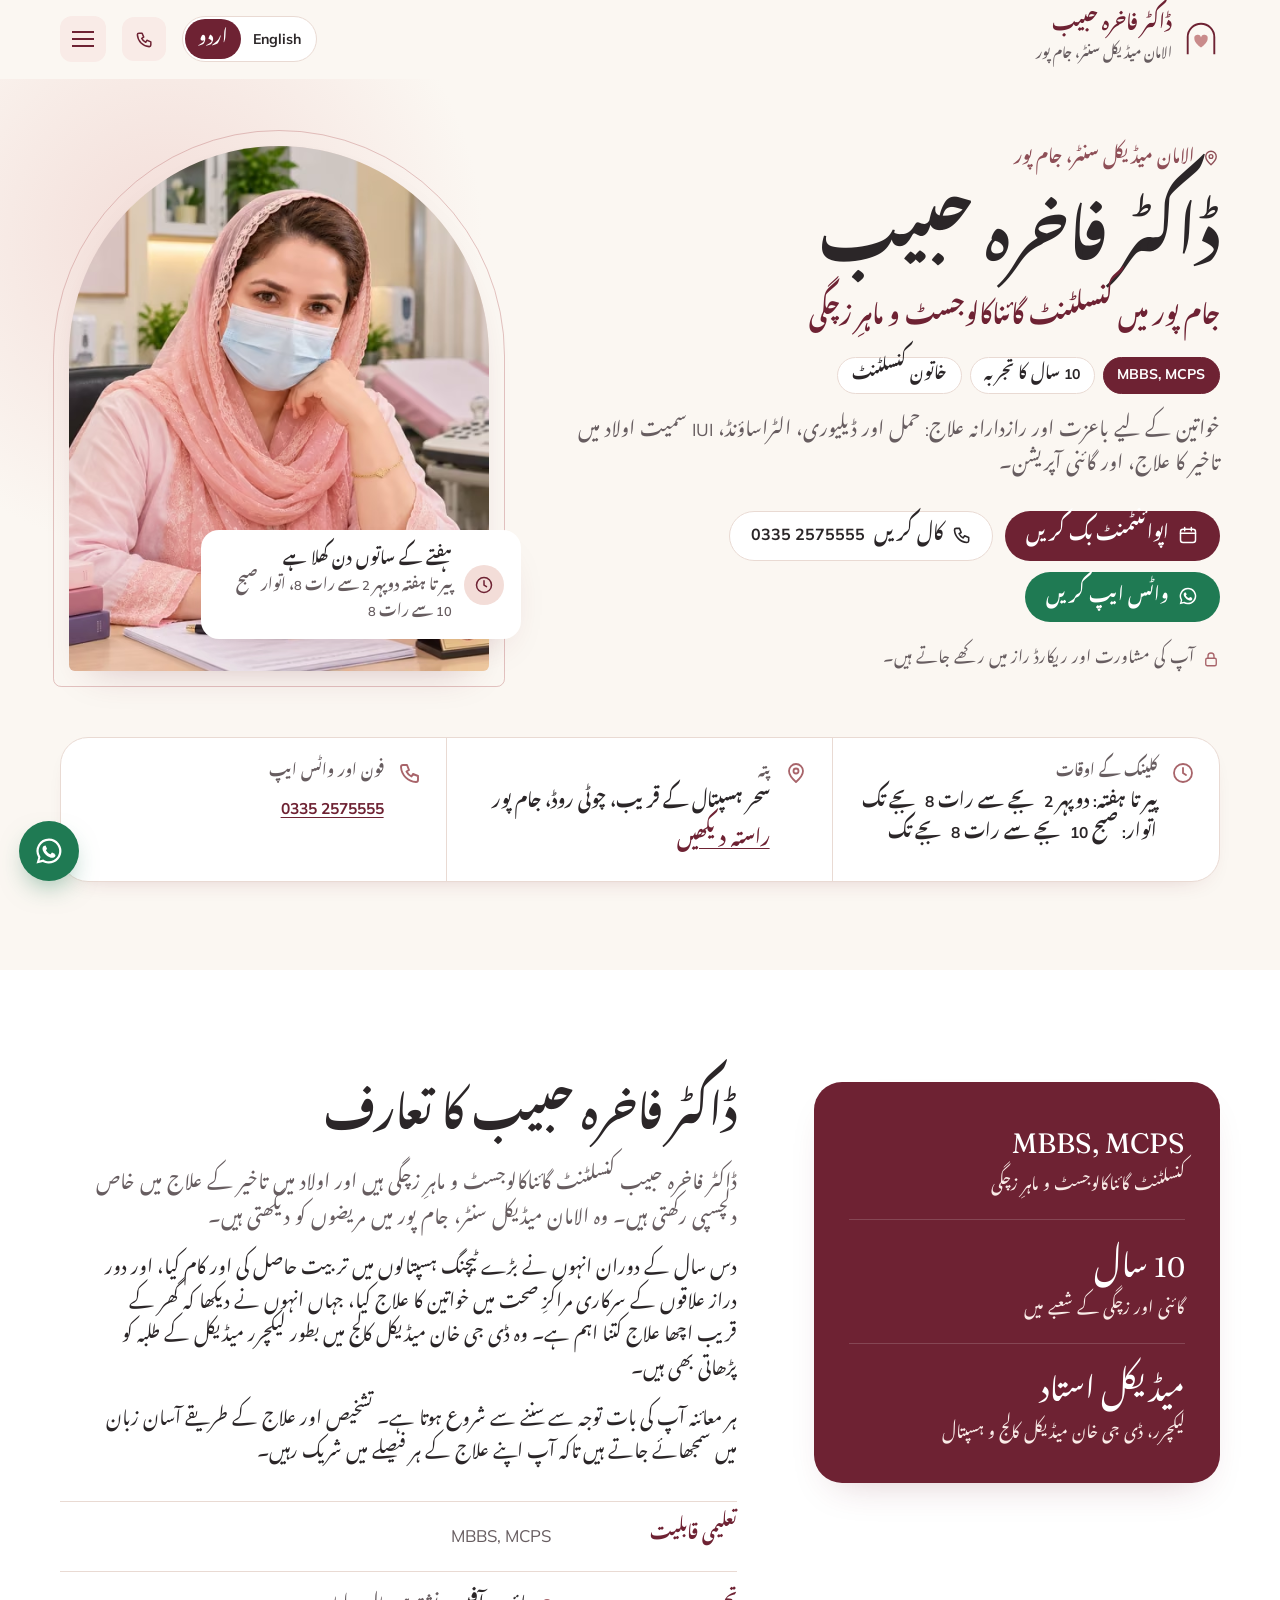
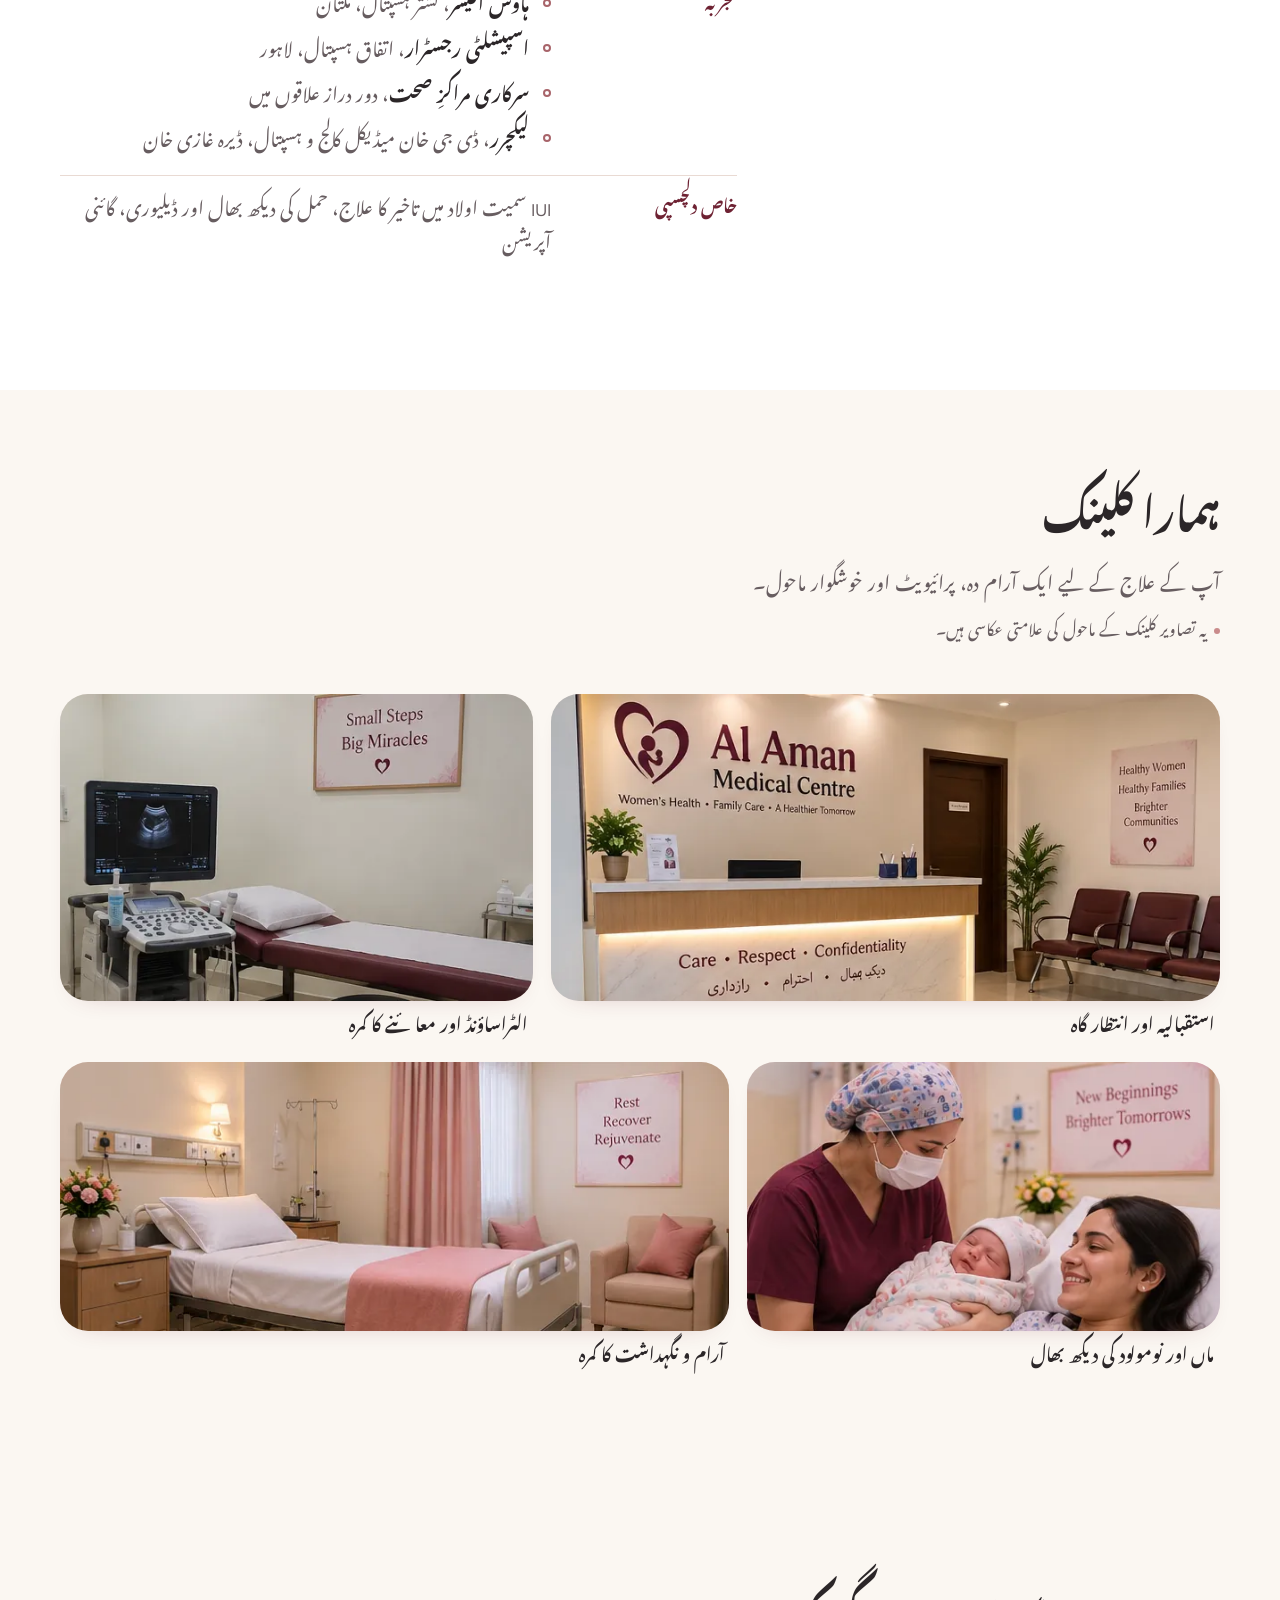
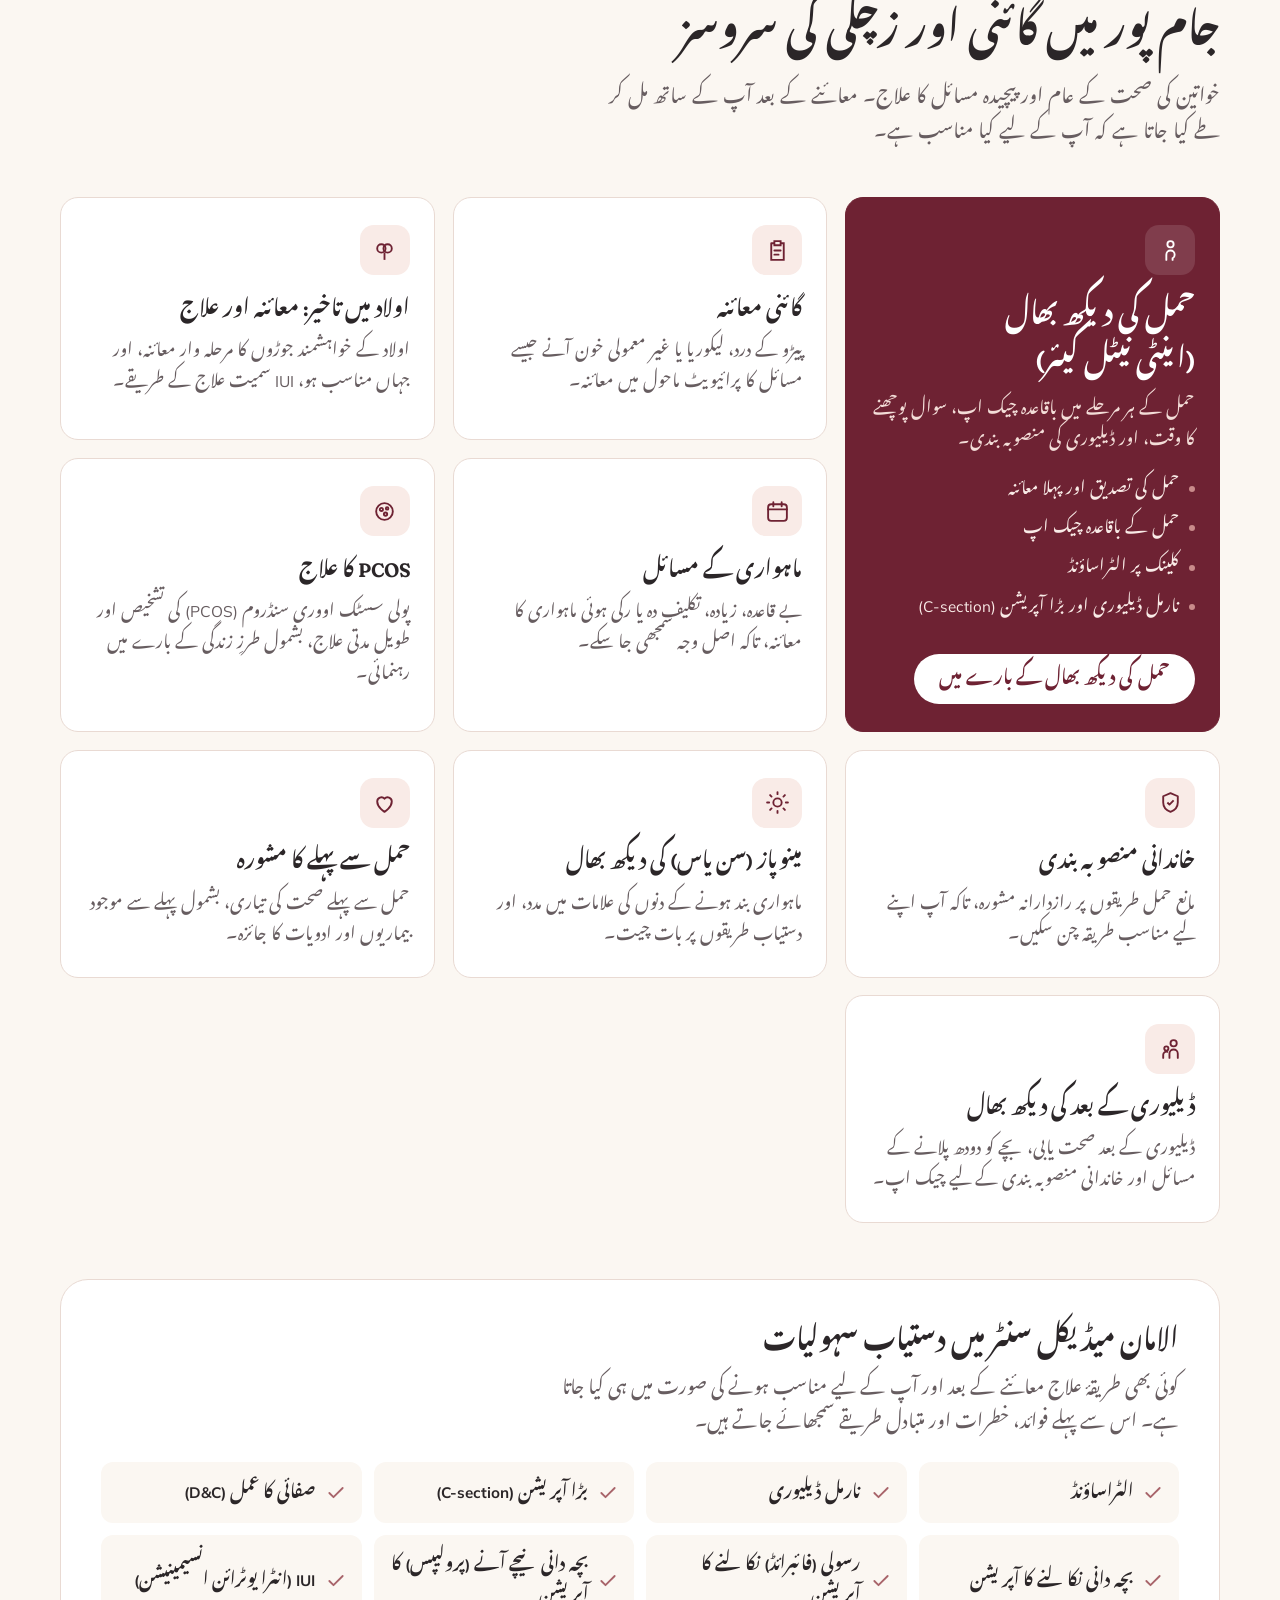
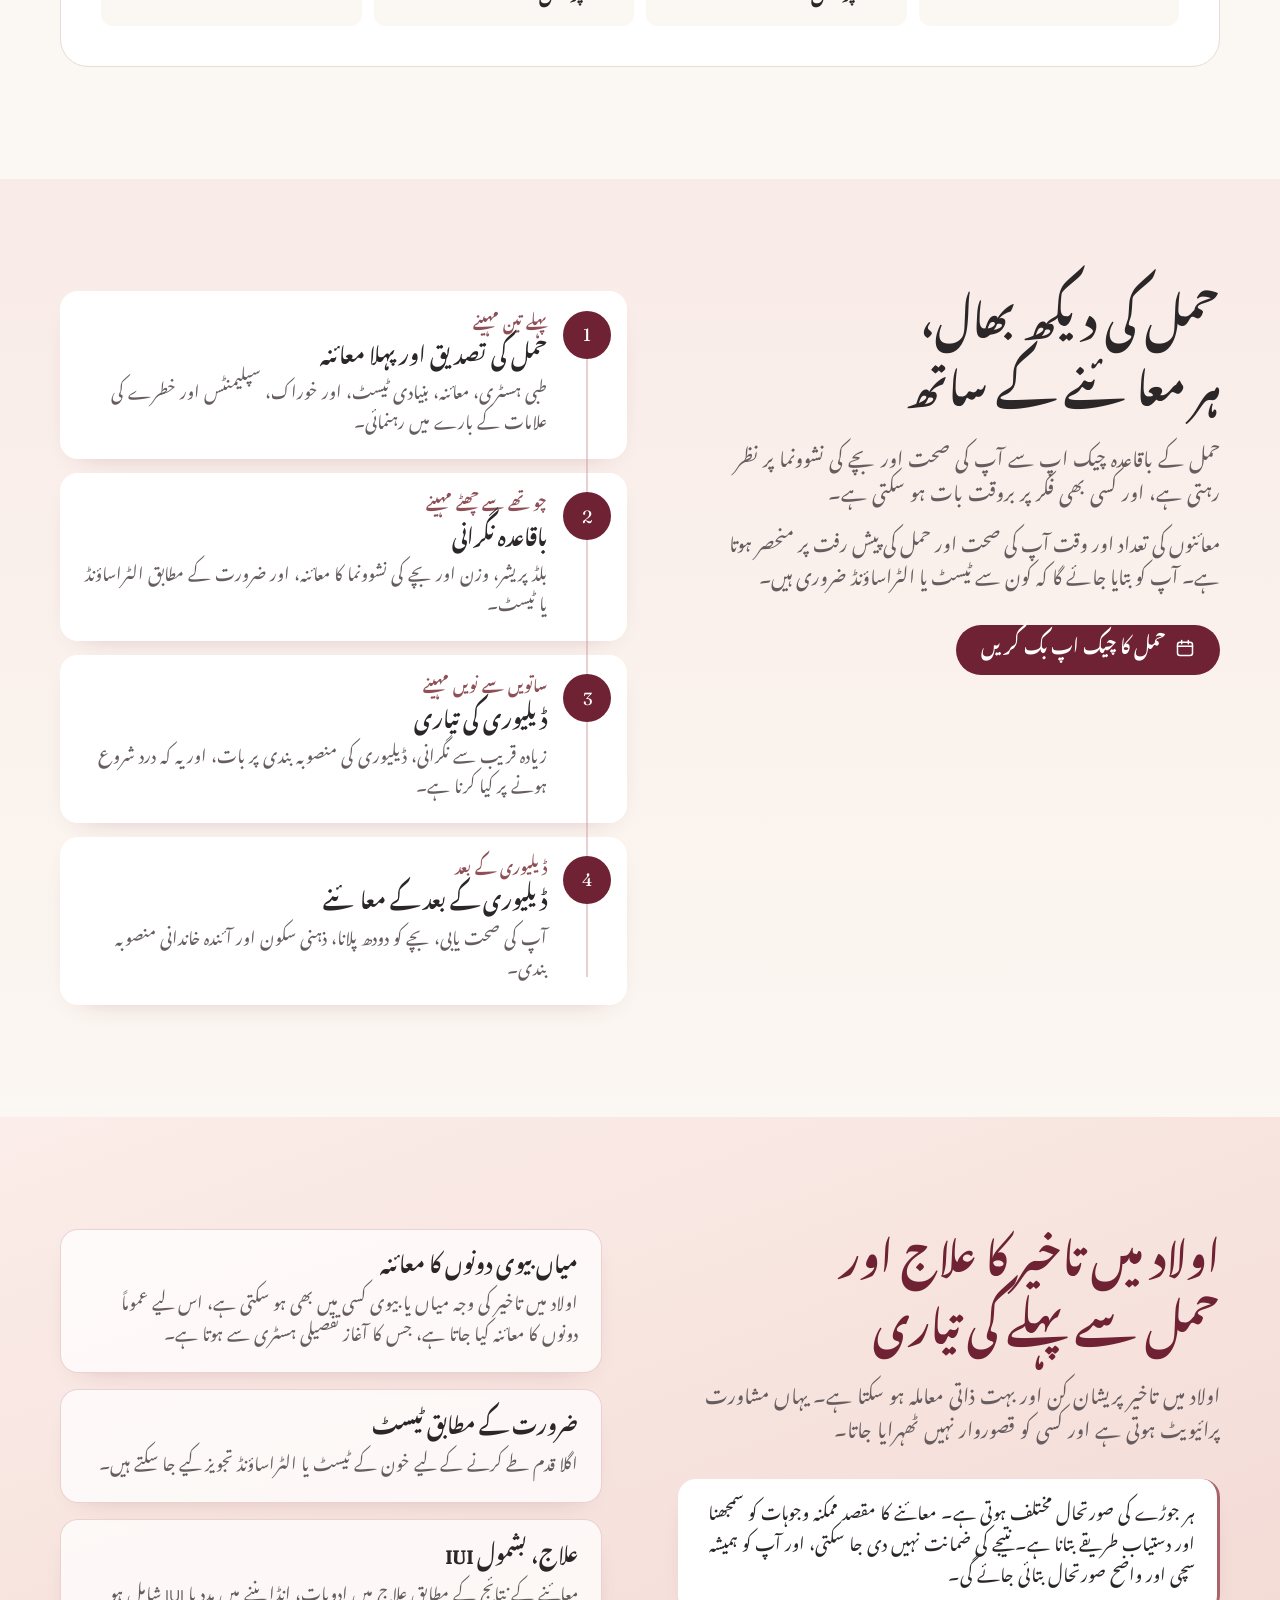
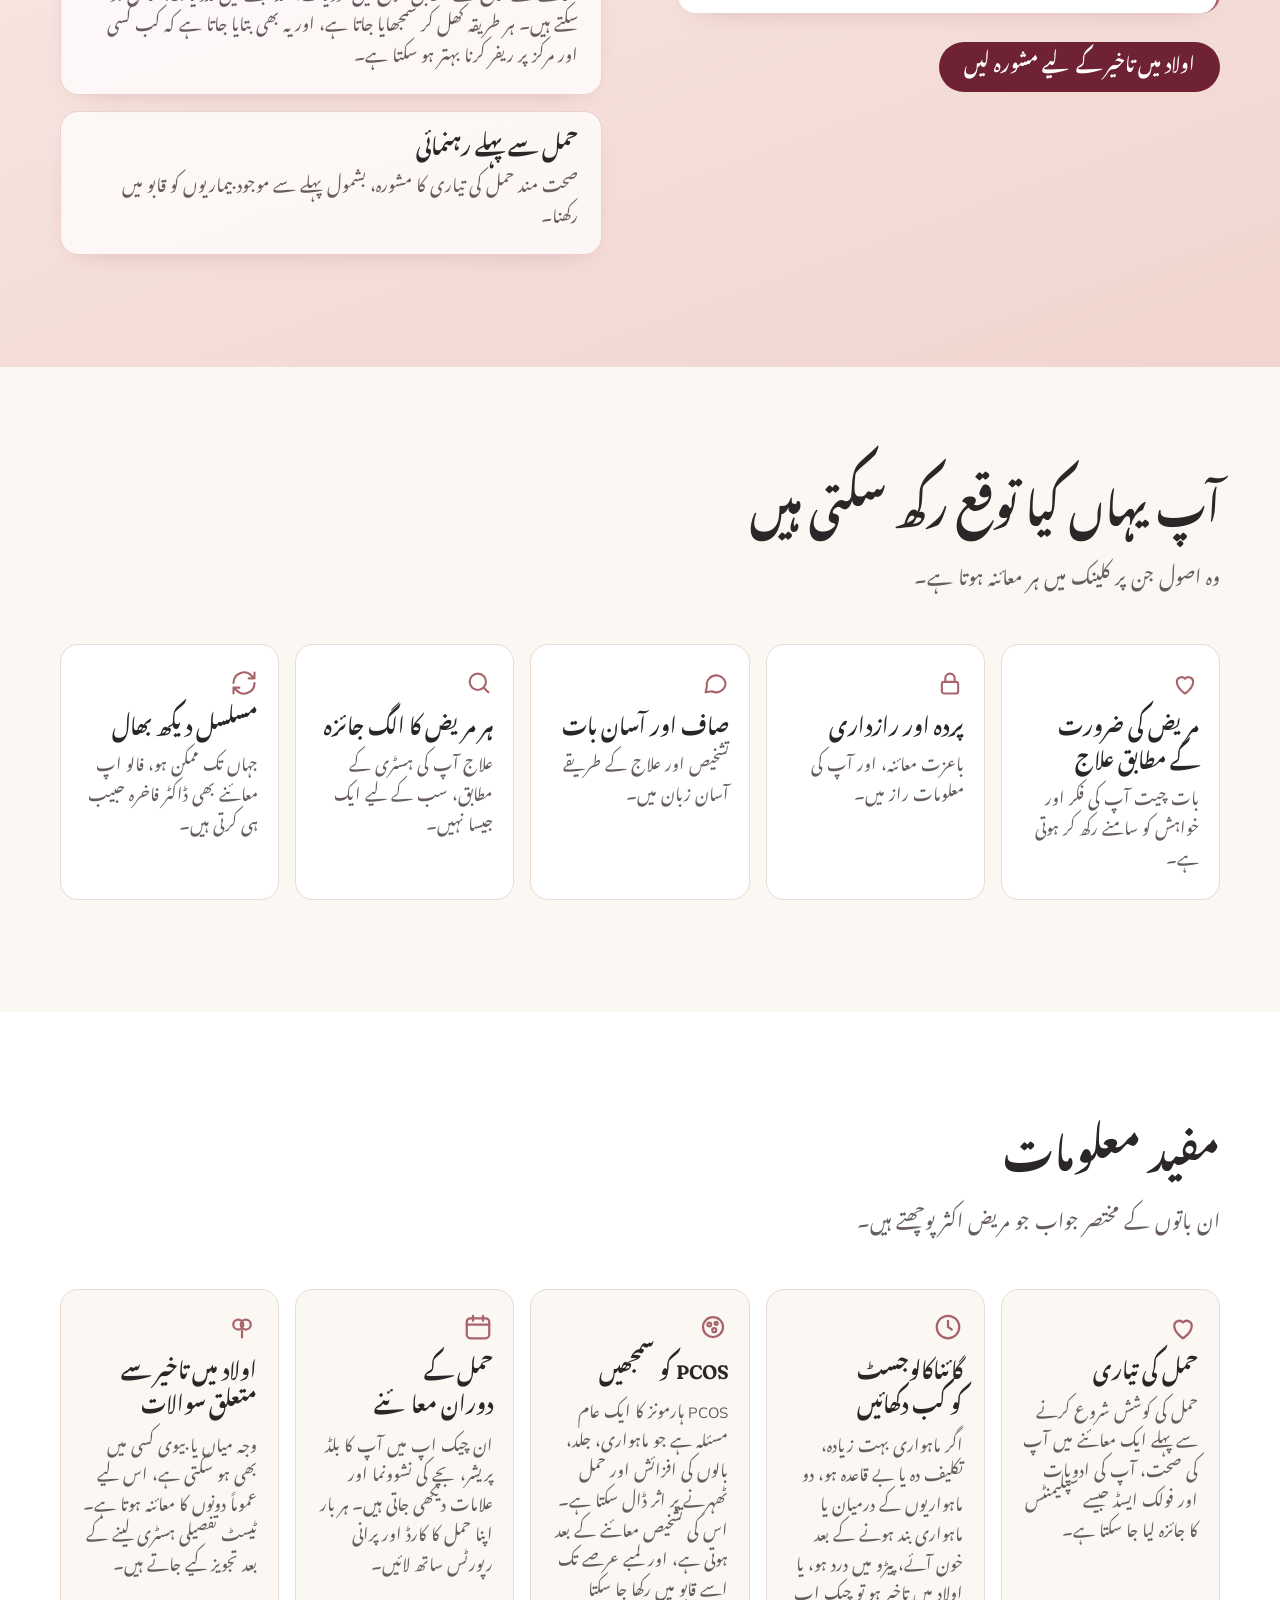
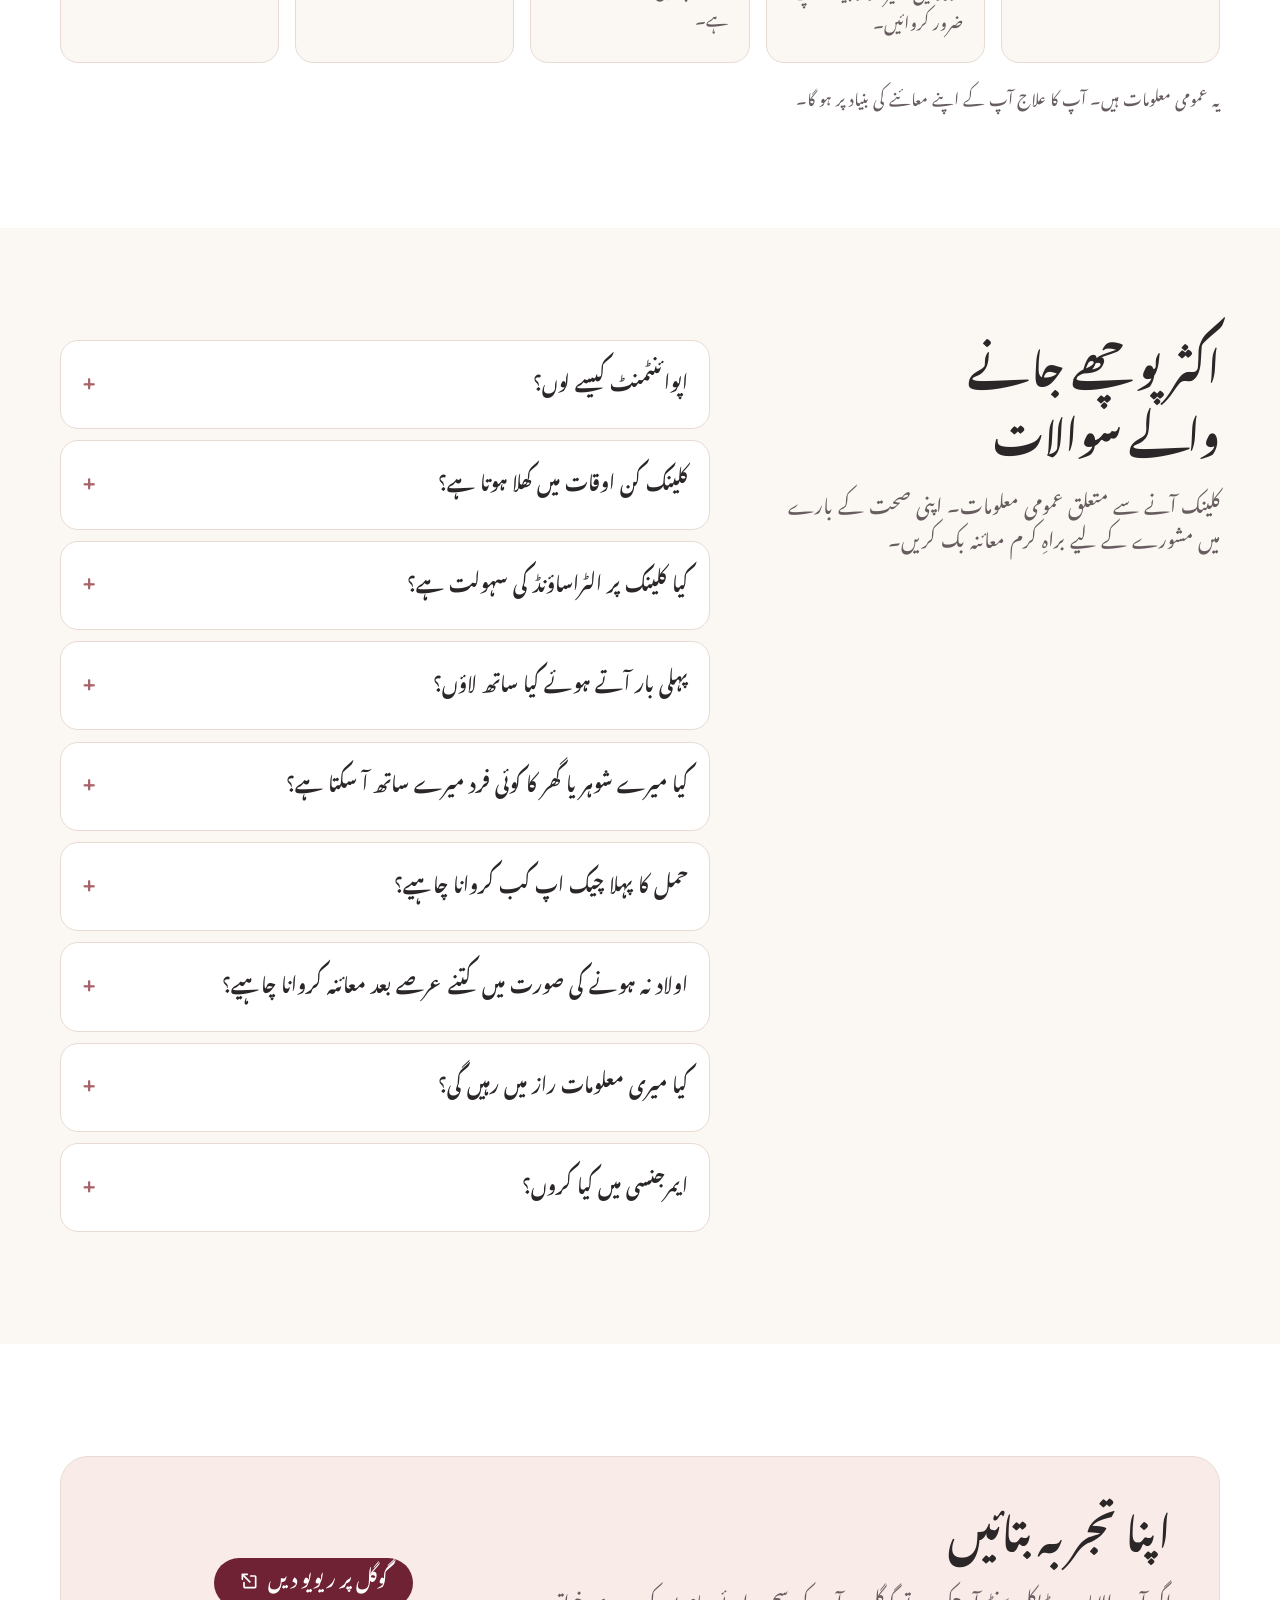
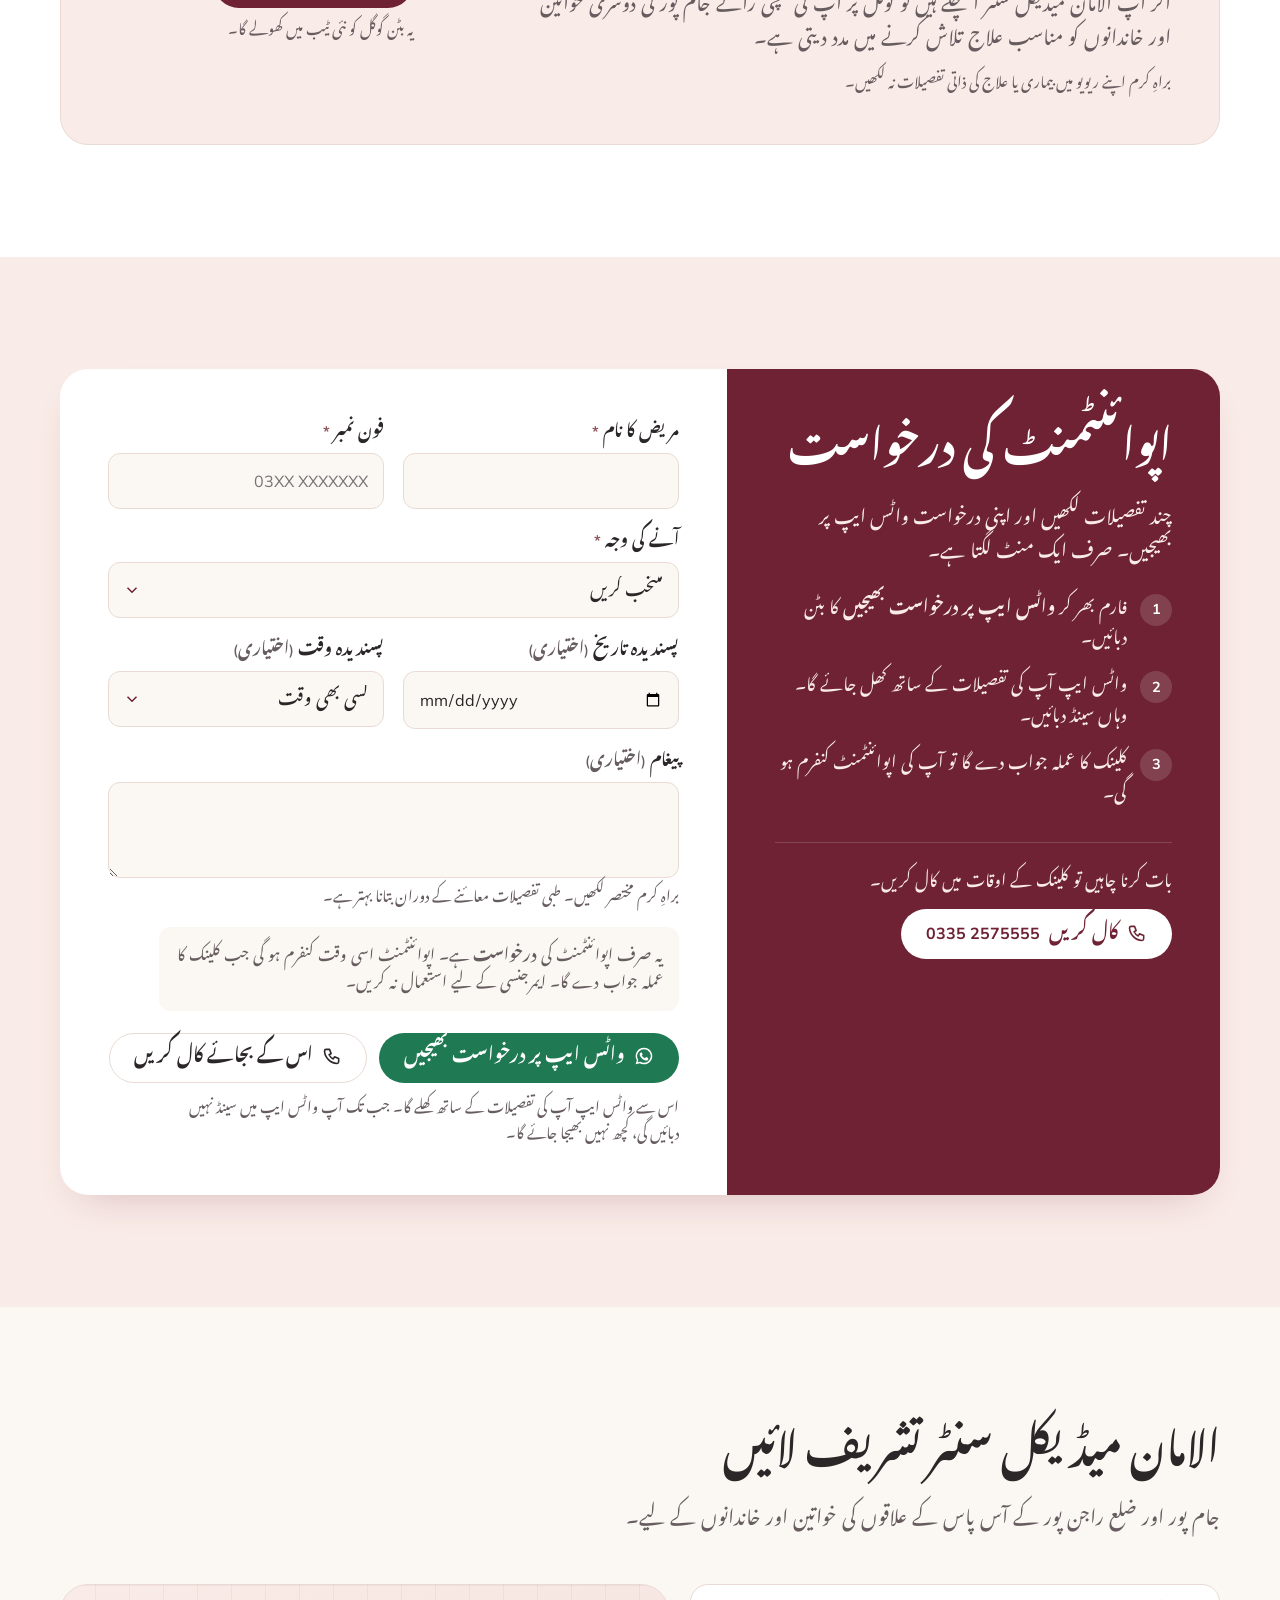
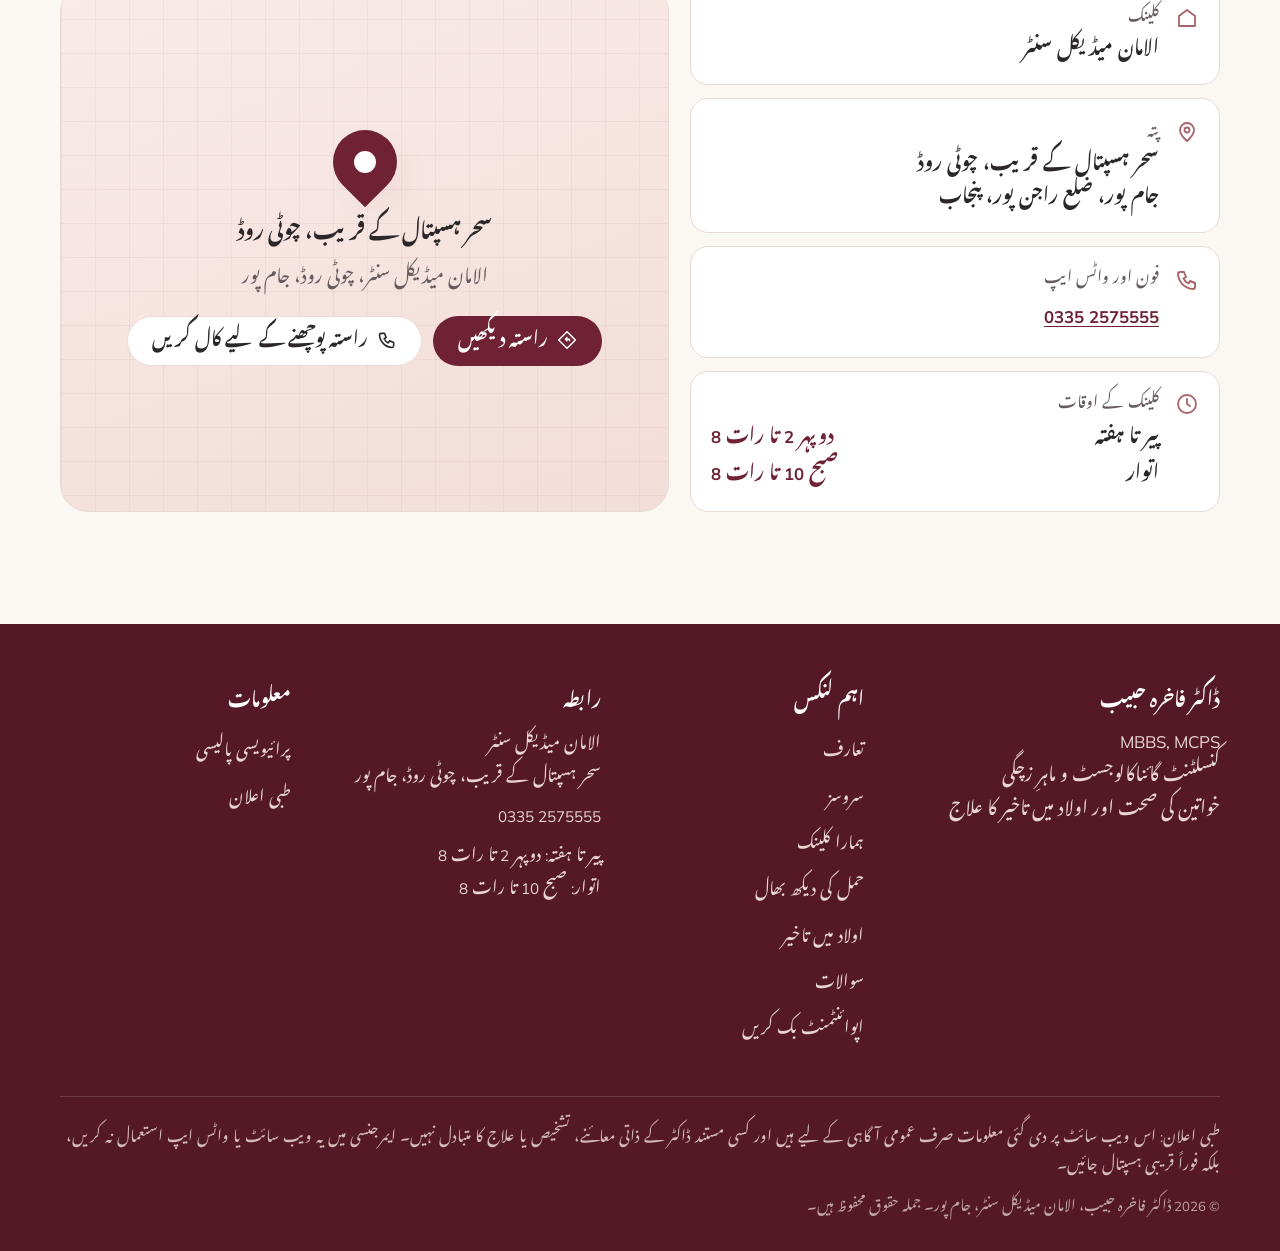
==== commit 2b86ea65: "Replace homepage doctor photo with new clinic photo Bump image URLs (?v=2) so browsers skip the 24h " ====
--- a/al-aman-website/ur/index.html
+++ b/al-aman-website/ur/index.html
@@ -172,9 +172,9 @@
       <div class="arch-ring" aria-hidden="true"></div>
       <div class="arch">
         <picture>
-          <source type="image/avif" srcset="../images/dr-fakhra-habib-480.avif 480w, ../images/dr-fakhra-habib-720.avif 720w" sizes="(max-width: 860px) 320px, 420px">
-          <source type="image/webp" srcset="../images/dr-fakhra-habib-480.webp 480w, ../images/dr-fakhra-habib-720.webp 720w" sizes="(max-width: 860px) 320px, 420px">
-          <img src="../images/dr-fakhra-habib-720.jpg" width="720" height="900" fetchpriority="high" decoding="async"
+          <source type="image/avif" srcset="../images/dr-fakhra-habib-480.avif?v=2 480w, ../images/dr-fakhra-habib-720.avif?v=2 720w" sizes="(max-width: 860px) 320px, 420px">
+          <source type="image/webp" srcset="../images/dr-fakhra-habib-480.webp?v=2 480w, ../images/dr-fakhra-habib-720.webp?v=2 720w" sizes="(max-width: 860px) 320px, 420px">
+          <img src="../images/dr-fakhra-habib-720.jpg?v=2" width="720" height="900" fetchpriority="high" decoding="async"
                alt="ڈاکٹر فاخرہ حبیب، کنسلٹنٹ گائناکالوجسٹ و ماہرِ زچگی، الامان میڈیکل سنٹر جام پور میں اپنی میز پر">
         </picture>
       </div>
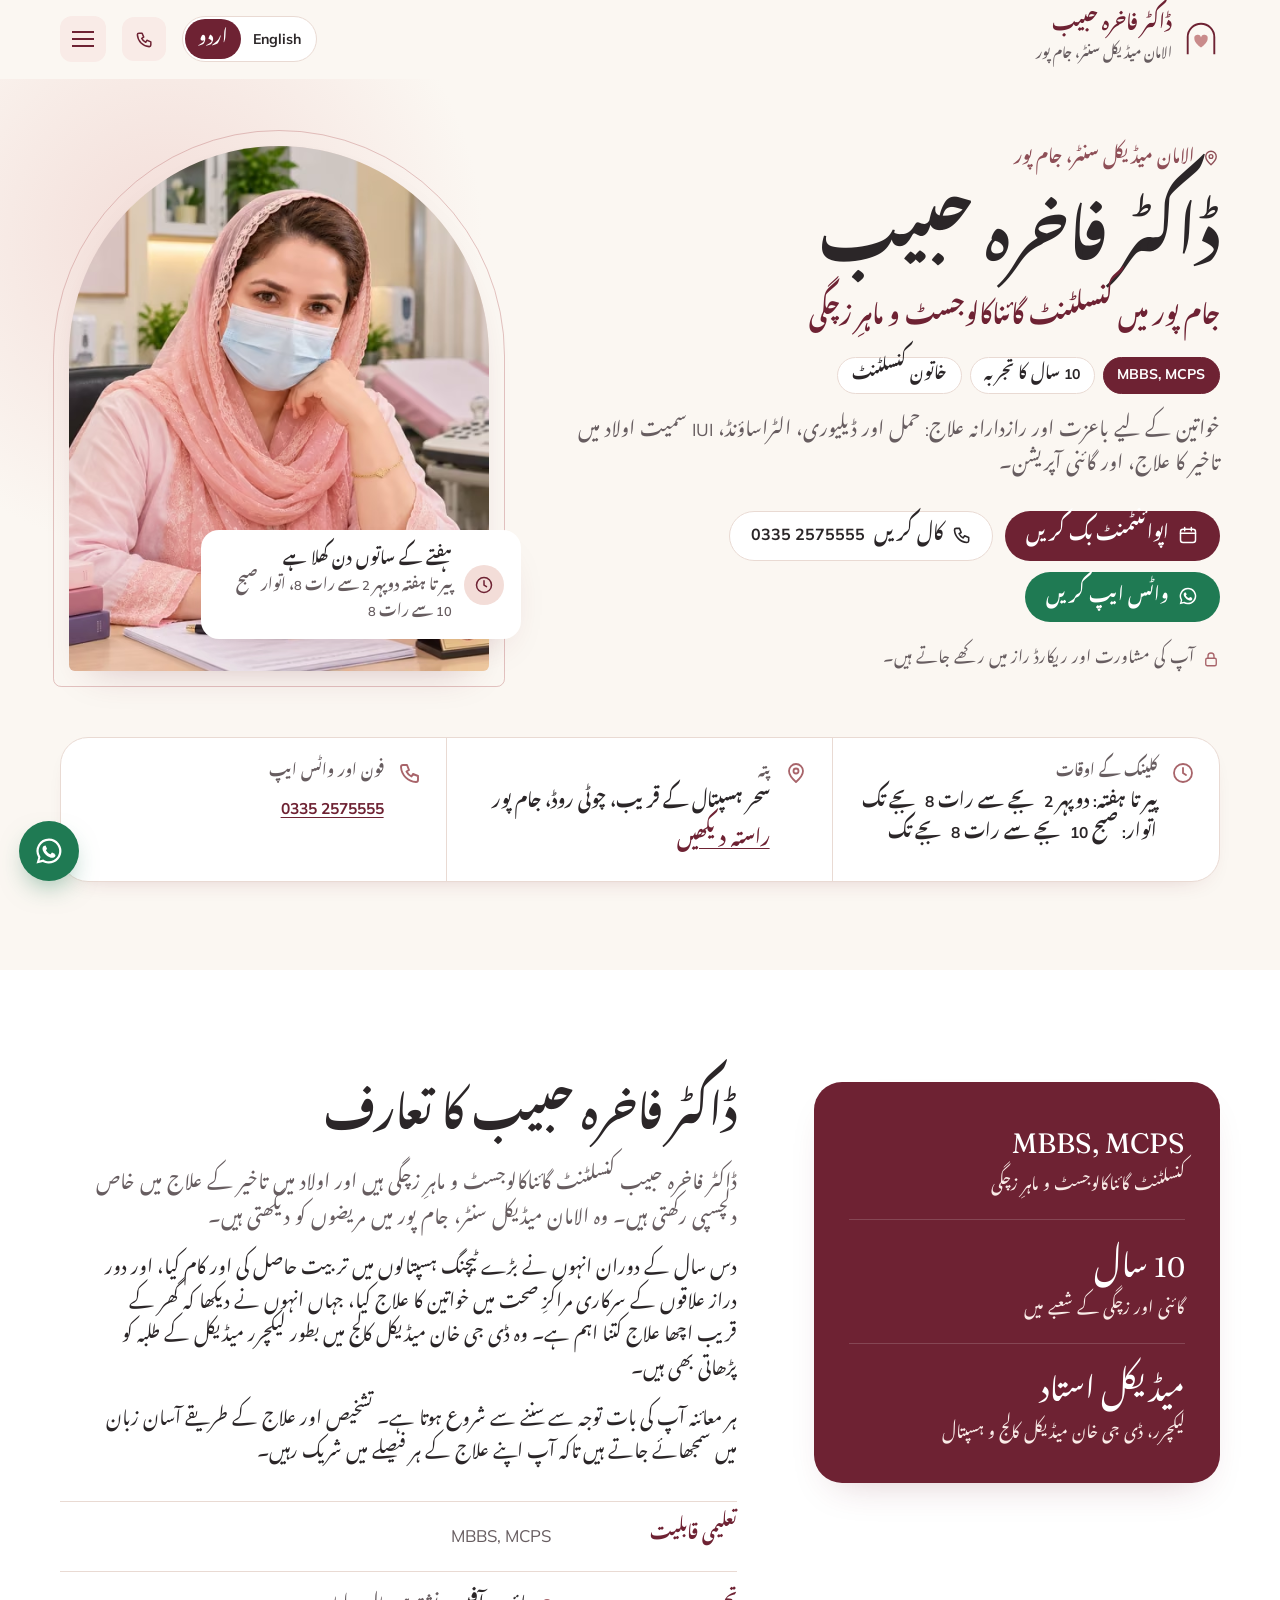
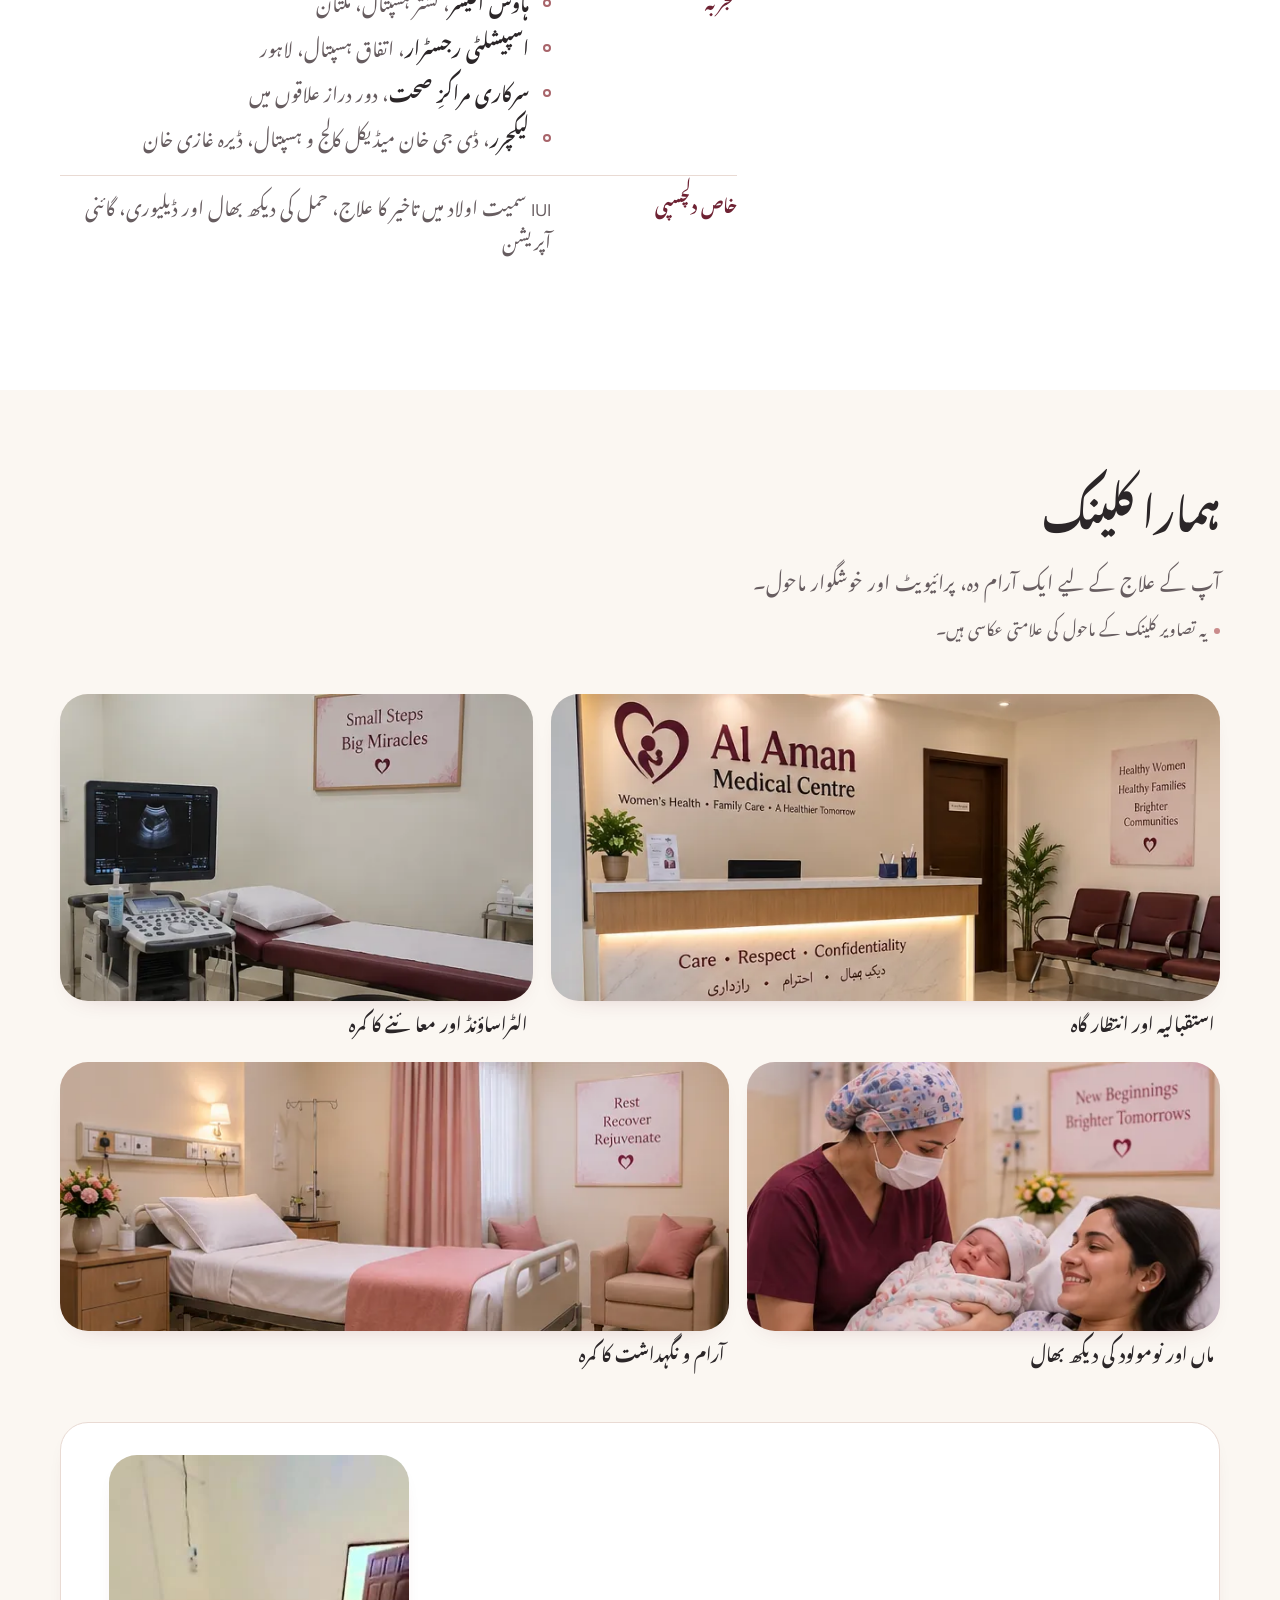
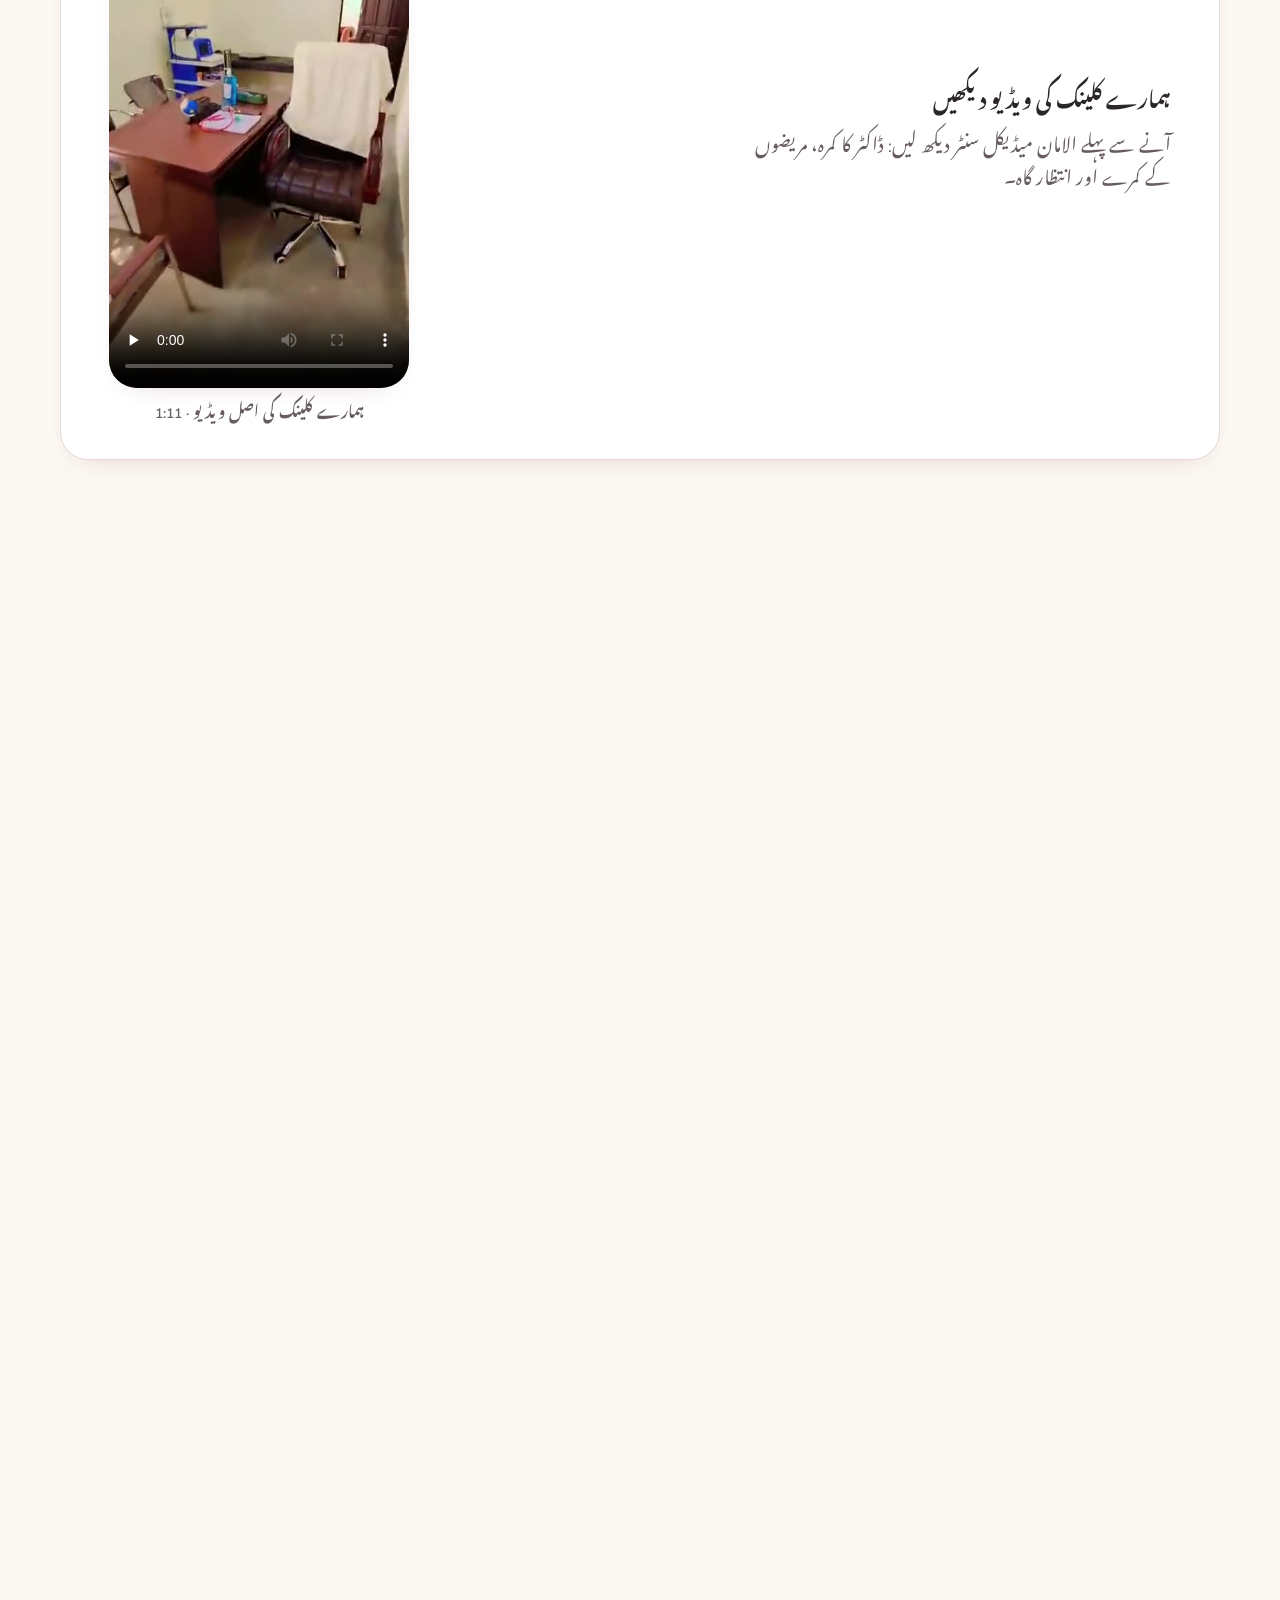
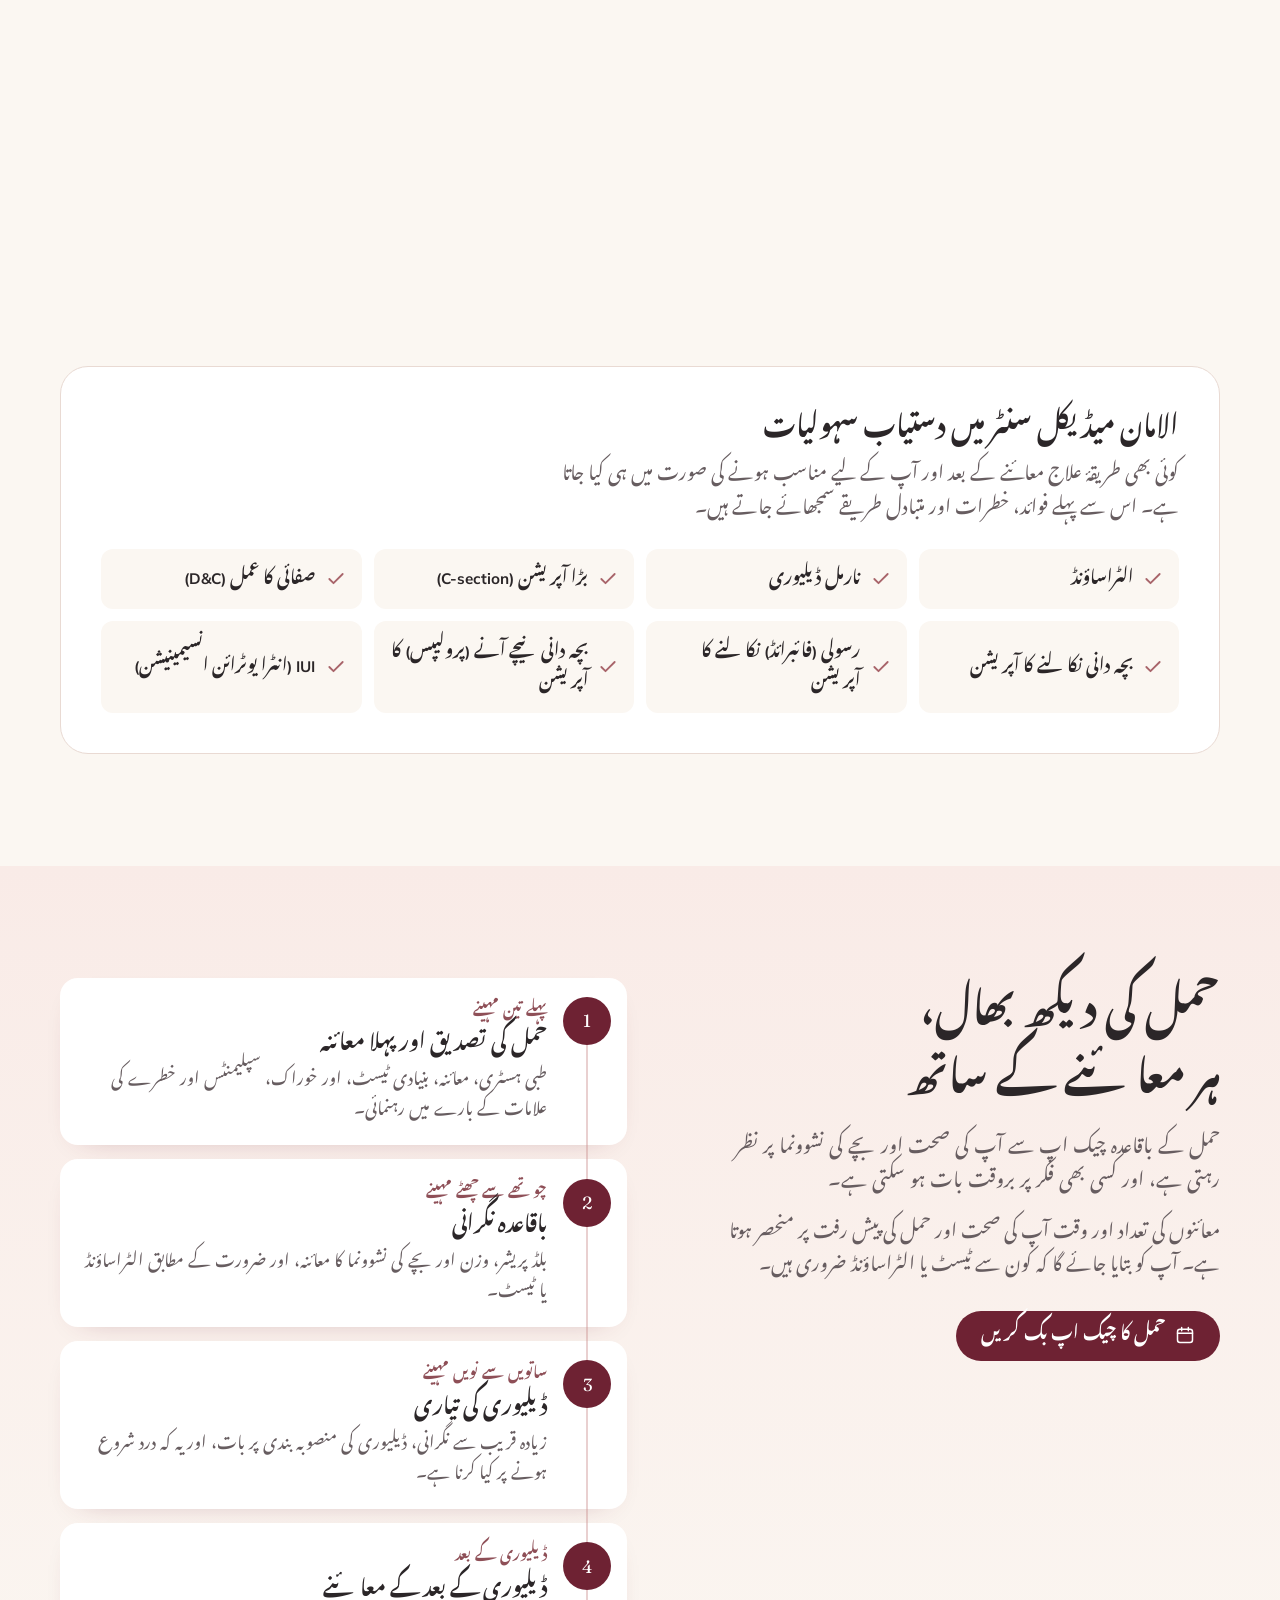
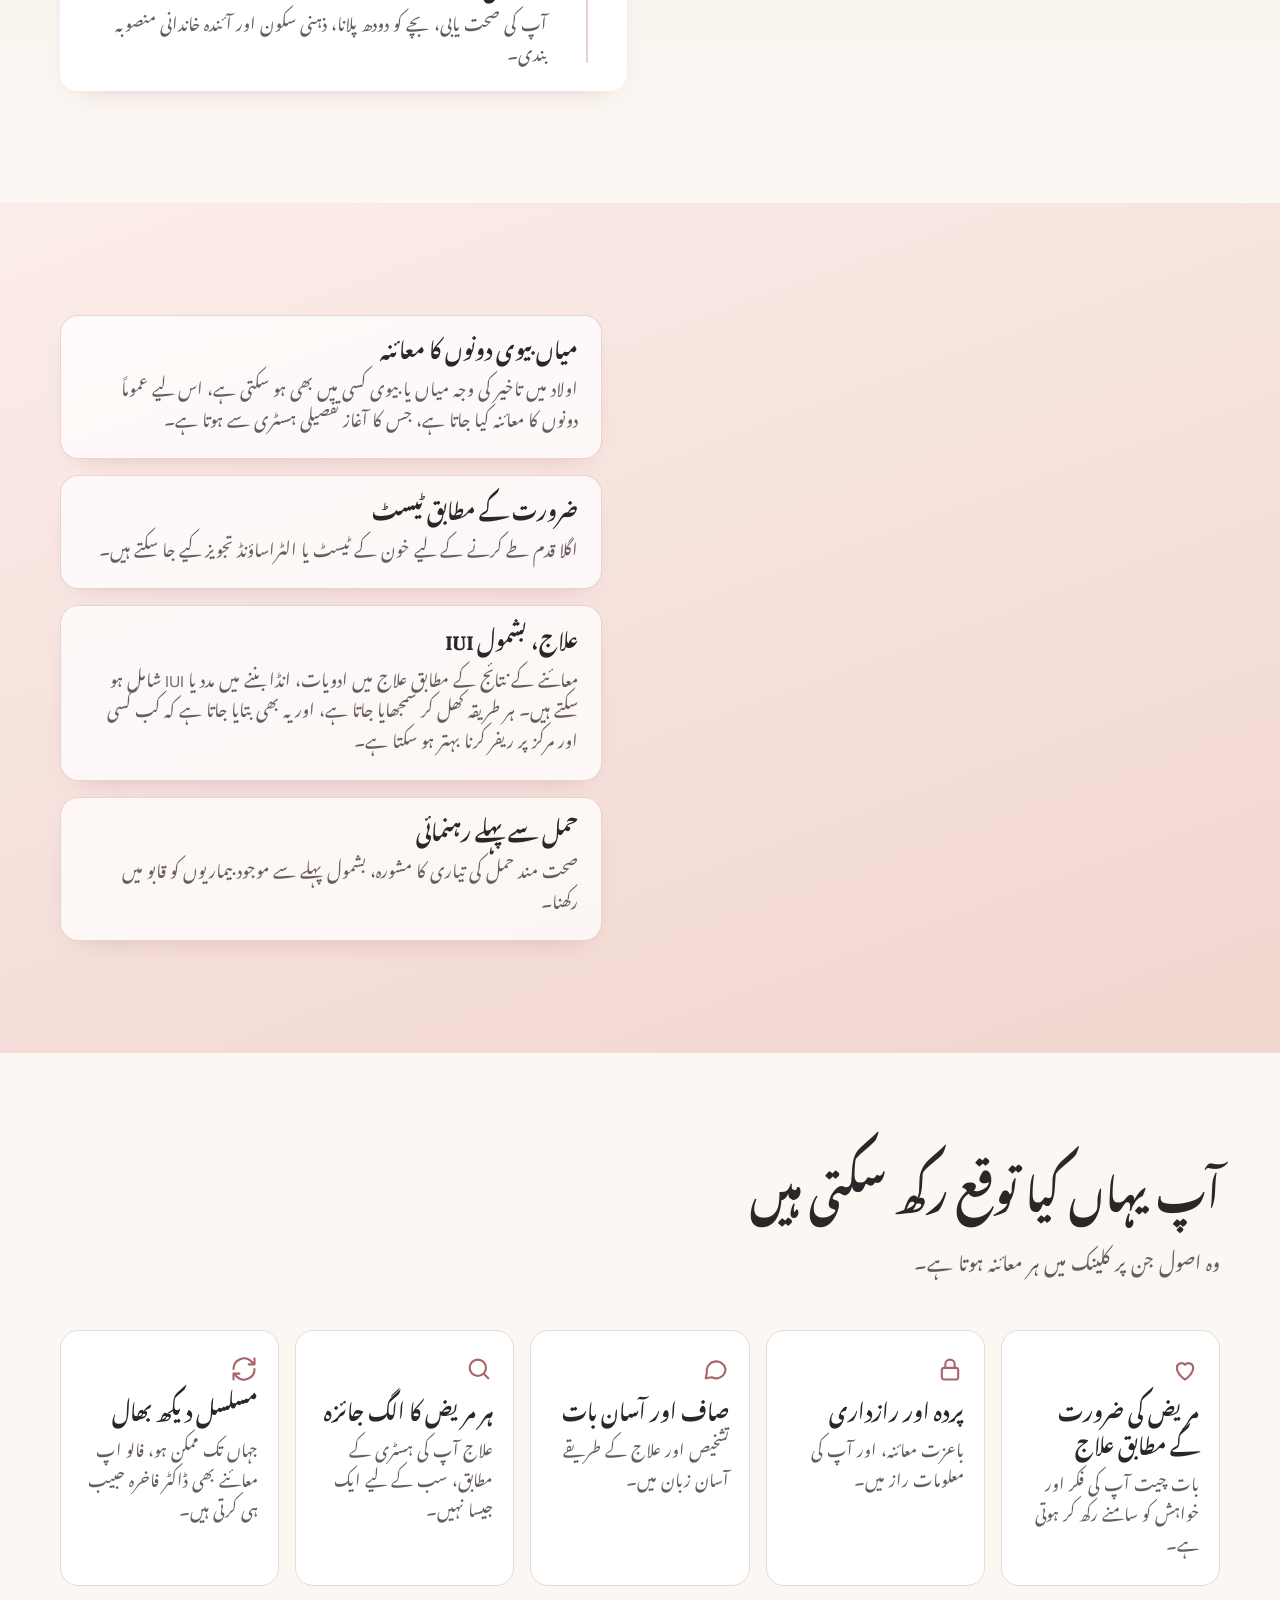
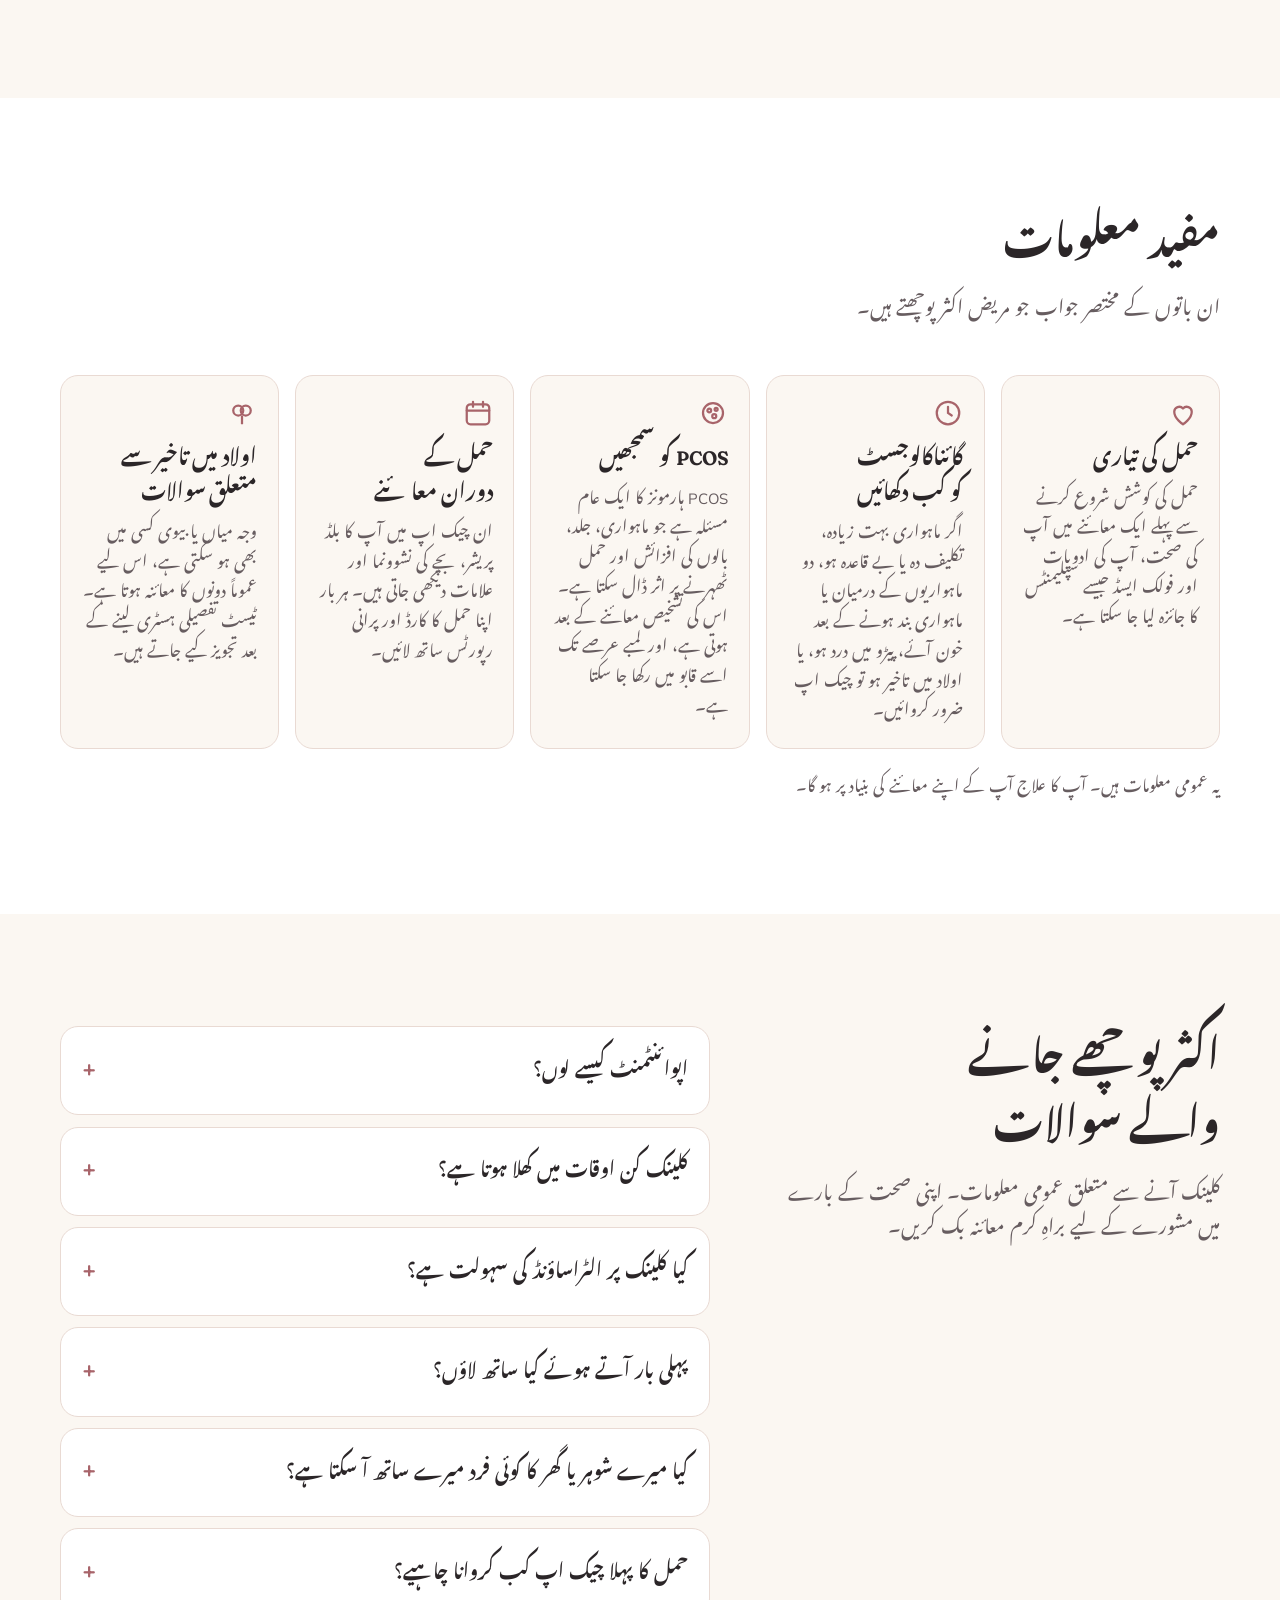
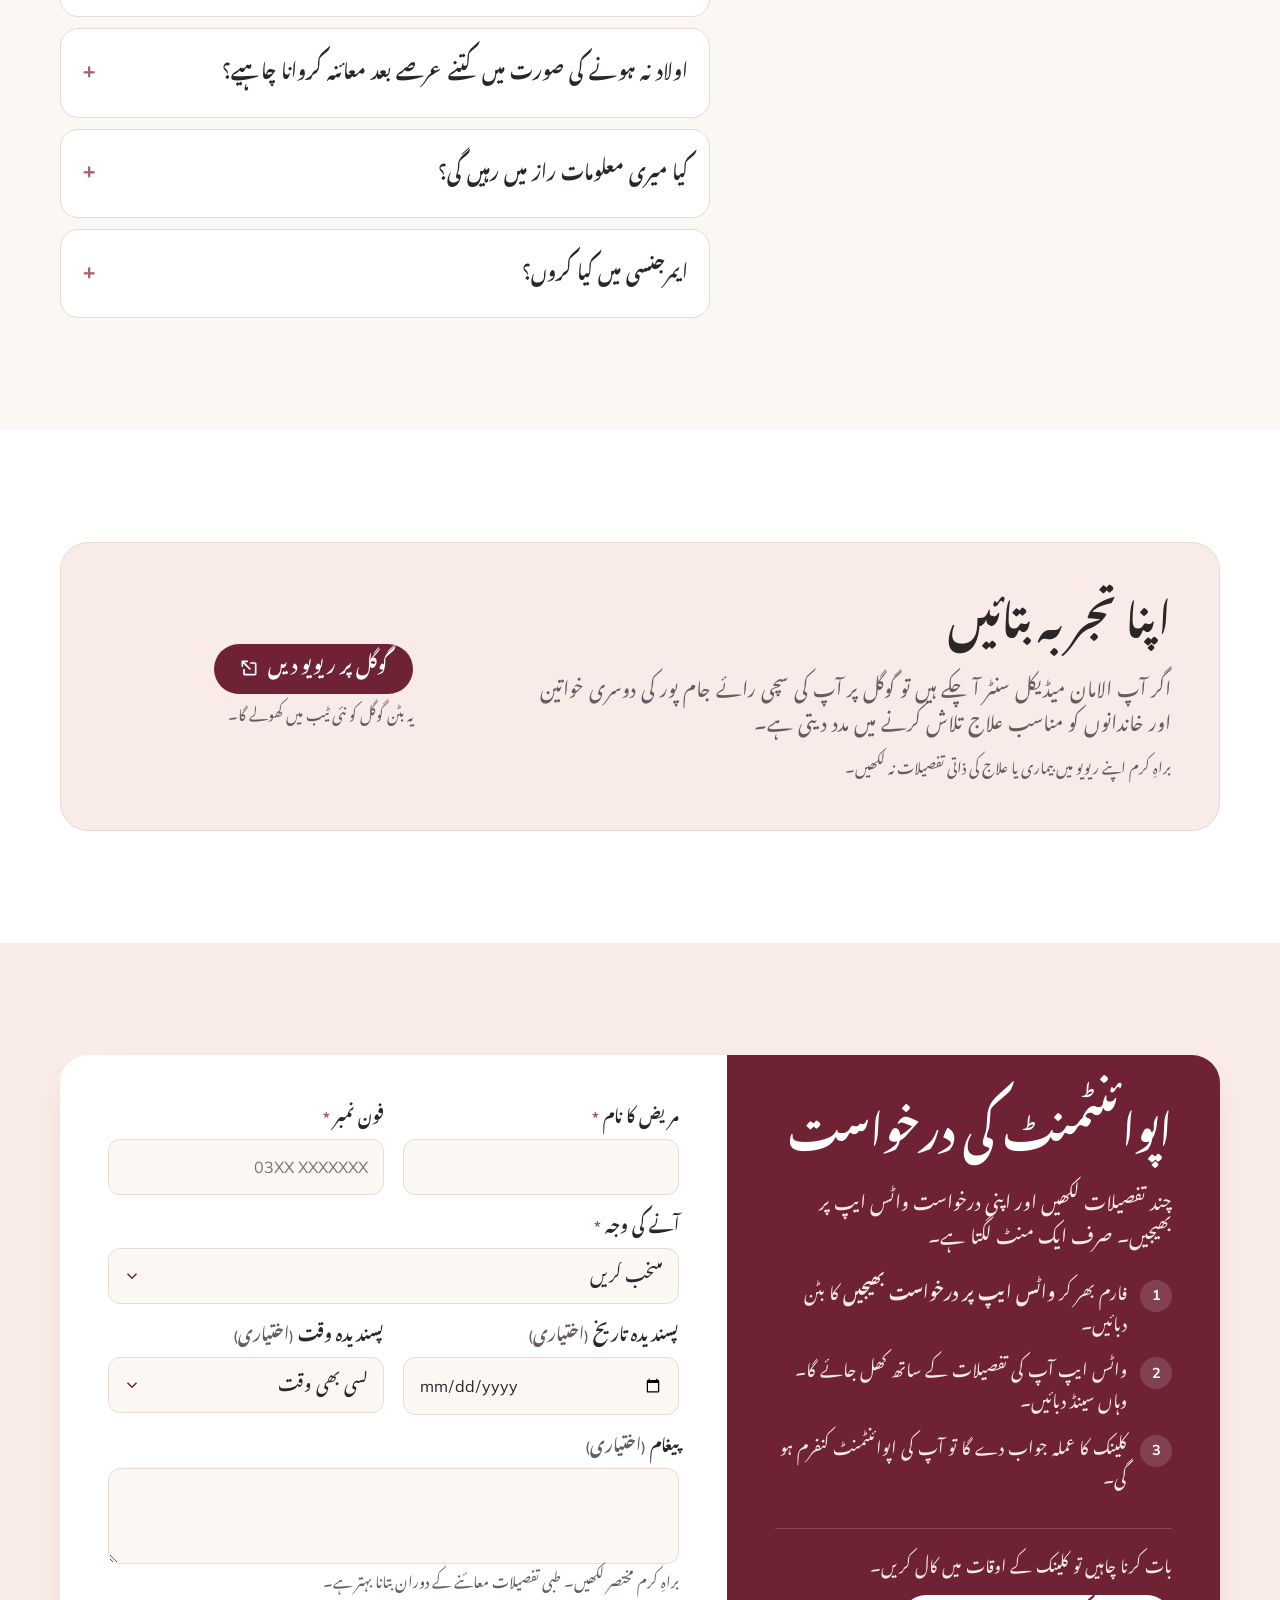
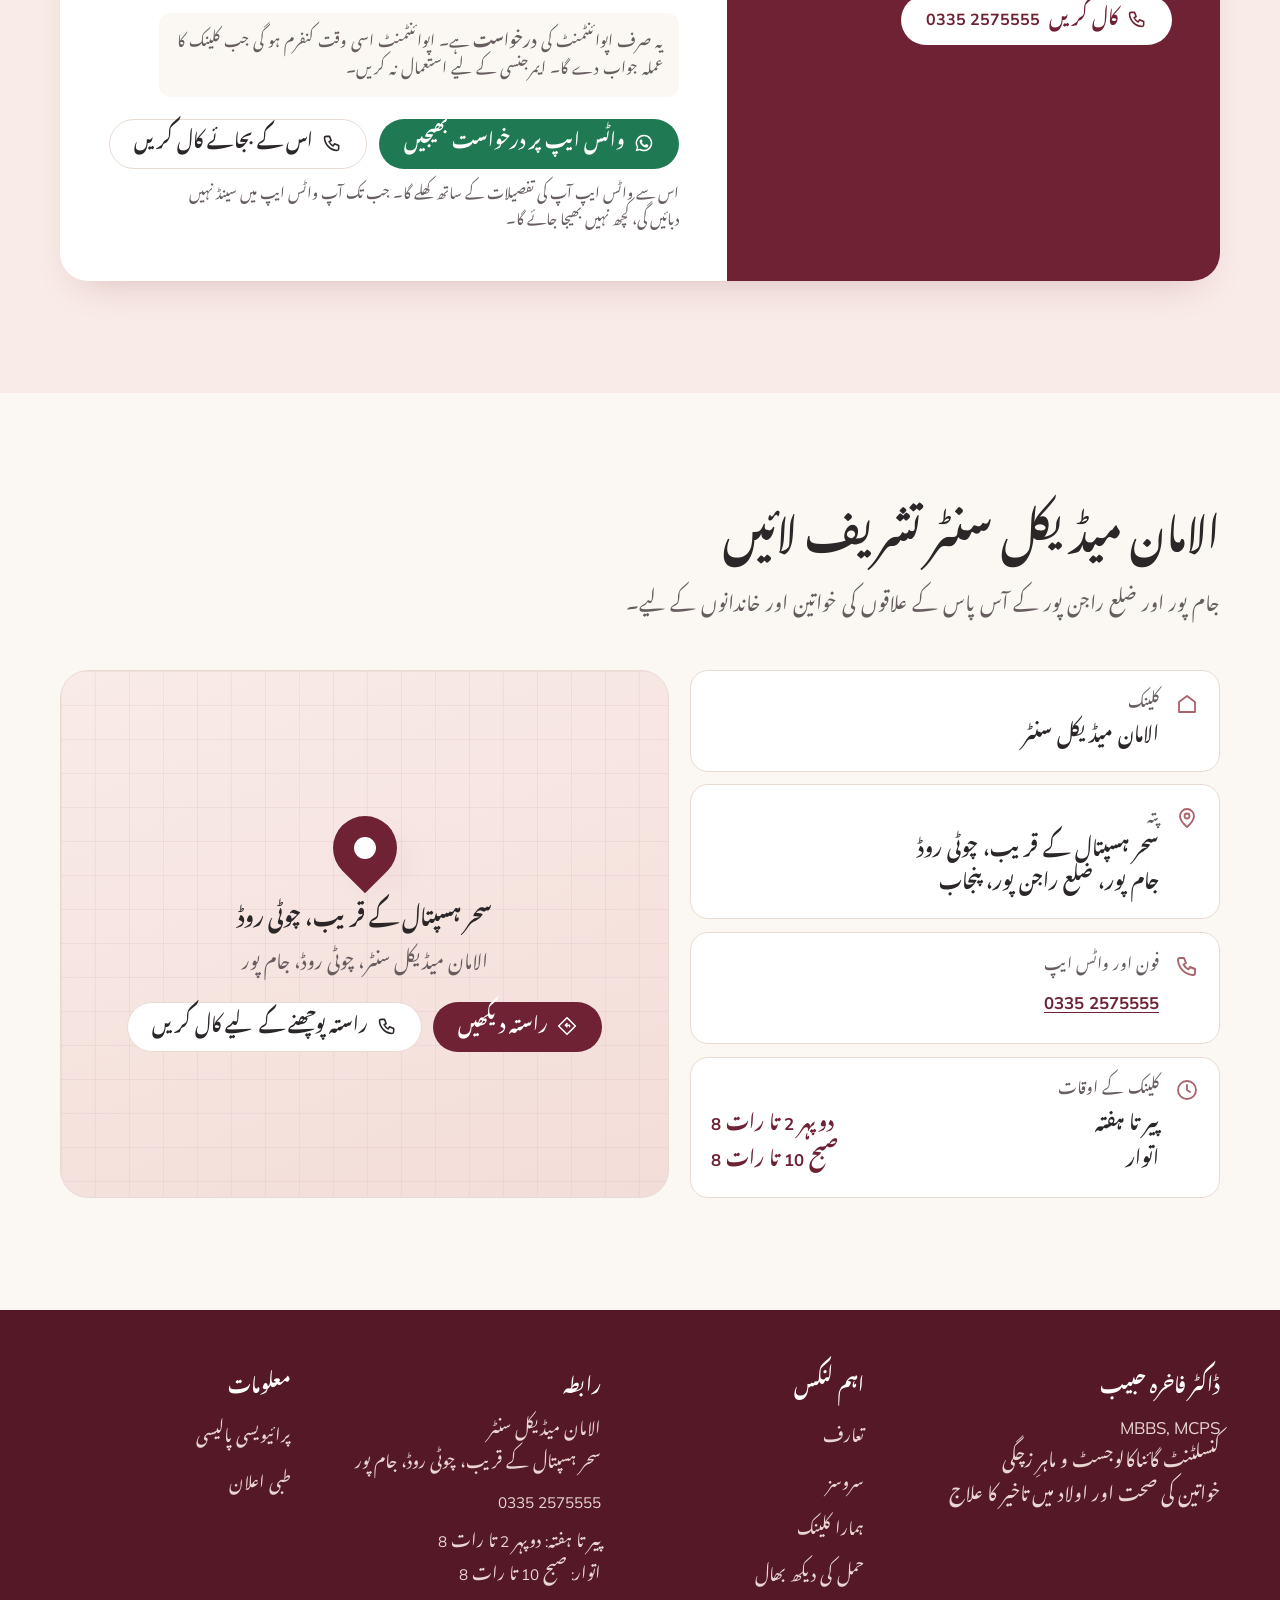
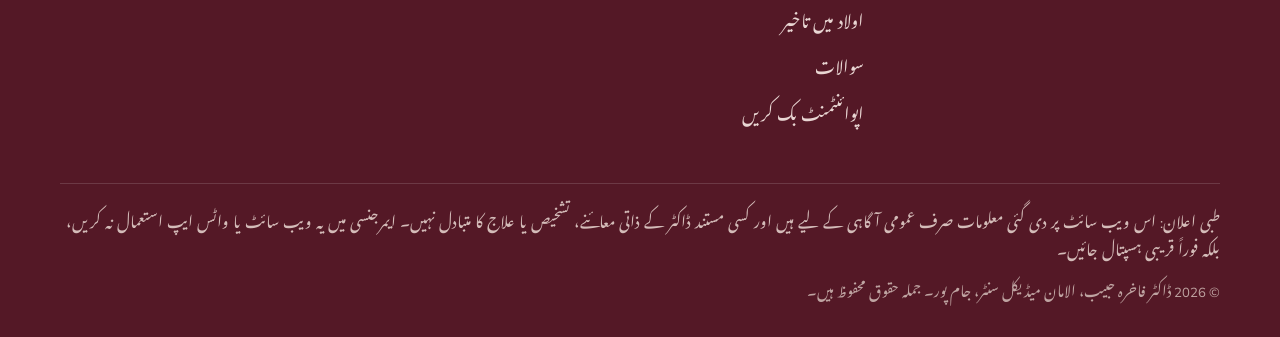
==== commit ee959939: "Add muted clinic video tour to Our Clinic section Co-Authored-By: Claude Opus 5.5 <noreply@anthropic" ====
--- a/al-aman-website/ur/index.html
+++ b/al-aman-website/ur/index.html
@@ -272,6 +272,18 @@
         <figcaption>آرام و نگہداشت کا کمرہ</figcaption>
       </figure>
     </div>
+    <div class="clinic-tour reveal">
+      <div class="tour-text">
+        <h3>ہمارے کلینک کی ویڈیو دیکھیں</h3>
+        <p>آنے سے پہلے الامان میڈیکل سنٹر دیکھ لیں: ڈاکٹر کا کمرہ، مریضوں کے کمرے اور انتظار گاہ۔</p>
+      </div>
+      <figure class="tour-video">
+        <video controls preload="none" playsinline width="432" height="768" poster="../images/clinic-tour-poster.jpg" aria-label="الامان میڈیکل سنٹر جام پور کی ویڈیو">
+          <source src="../videos/clinic-tour.mp4" type="video/mp4">
+        </video>
+        <figcaption>ہمارے کلینک کی اصل ویڈیو · 1:11</figcaption>
+      </figure>
+    </div>
   </div>
 </section>
 
--- a/al-aman-website/assets/style.css
+++ b/al-aman-website/assets/style.css
@@ -538,6 +538,13 @@
 }
 html[lang="ur"] .clinic-fig figcaption{font-size:.95rem}
 [dir="rtl"] .f-reception img{object-position:0% 50%}
+.clinic-tour{margin-top:clamp(2rem,5vw,3rem);display:grid;grid-template-columns:minmax(0,1fr) 300px;gap:clamp(1.5rem,4vw,3rem);align-items:center;background:var(--white);border:1px solid var(--line);border-radius:var(--radius-lg);padding:clamp(1.25rem,3vw,2rem) clamp(1.25rem,4vw,3rem);box-shadow:var(--shadow-sm)}
+.tour-text h3{font-size:clamp(1.4rem,2.6vw,1.9rem);margin-bottom:.6rem}
+.tour-text p{color:var(--muted);max-width:42ch}
+.tour-video{margin:0;width:min(100%,300px);display:grid;gap:.6rem}
+.tour-video video{display:block;width:100%;height:auto;aspect-ratio:9/16;object-fit:cover;border-radius:var(--radius-lg);background:var(--blush-soft);box-shadow:var(--shadow-sm)}
+.tour-video figcaption{font-size:.85rem;font-weight:600;color:var(--muted);text-align:center}
+@media (max-width:700px){.clinic-tour{grid-template-columns:1fr;text-align:center}.tour-text p{margin-inline:auto}.tour-video{justify-self:center;width:min(100%,280px)}}
 
 /* ================= PATIENT REVIEWS ================= */
 .reviews{background:var(--white)}
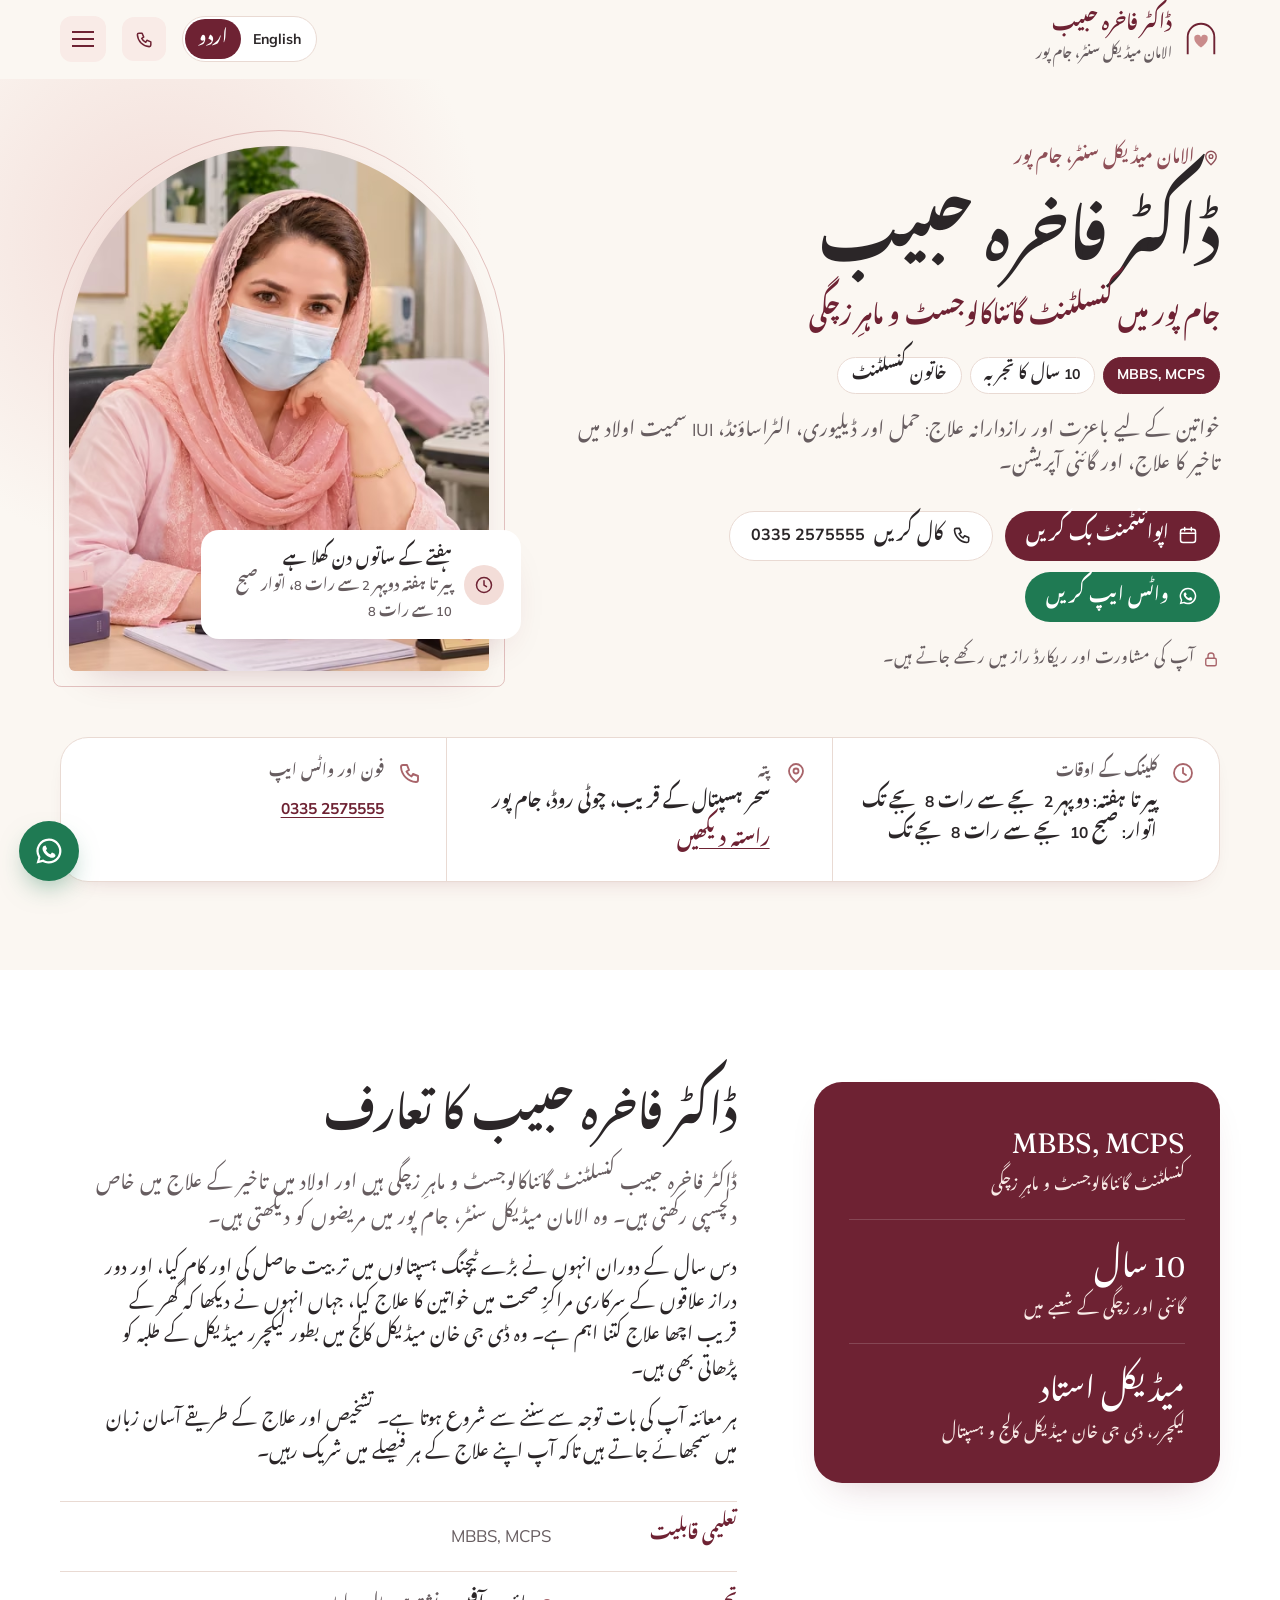
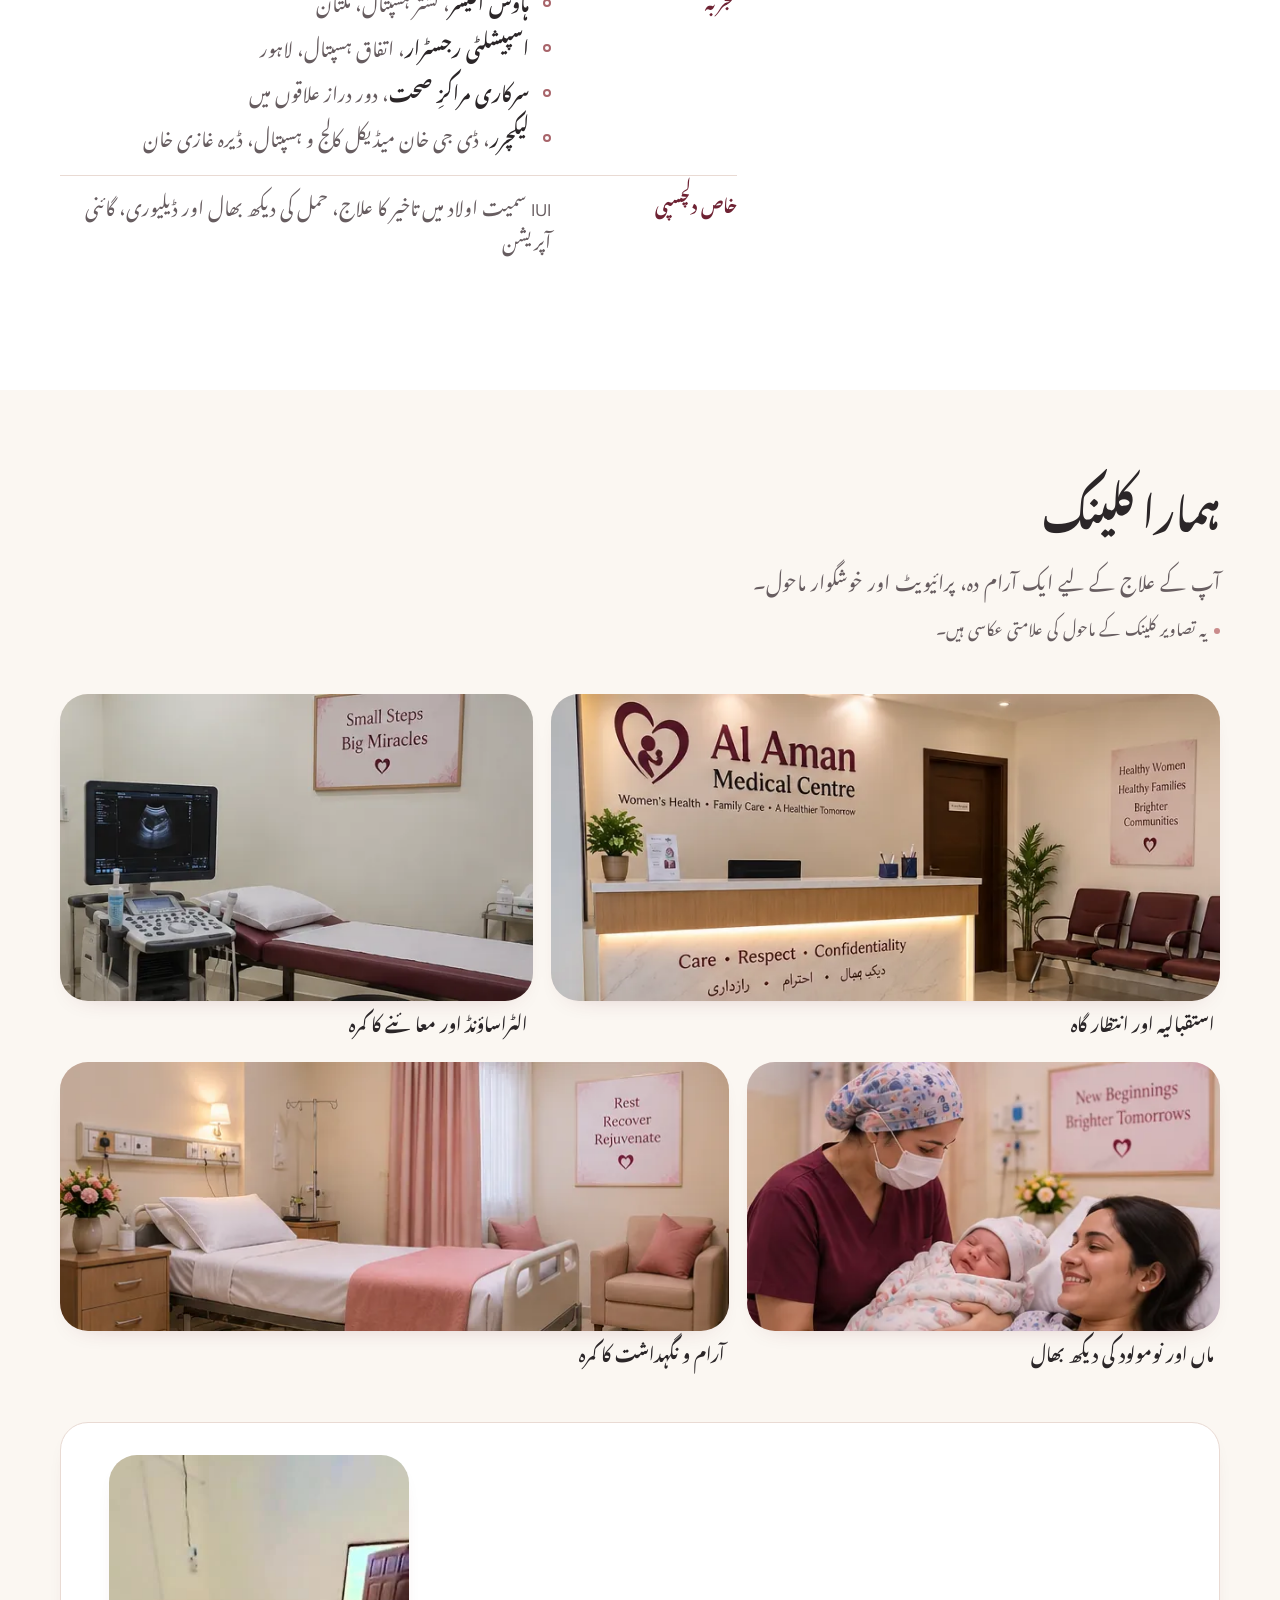
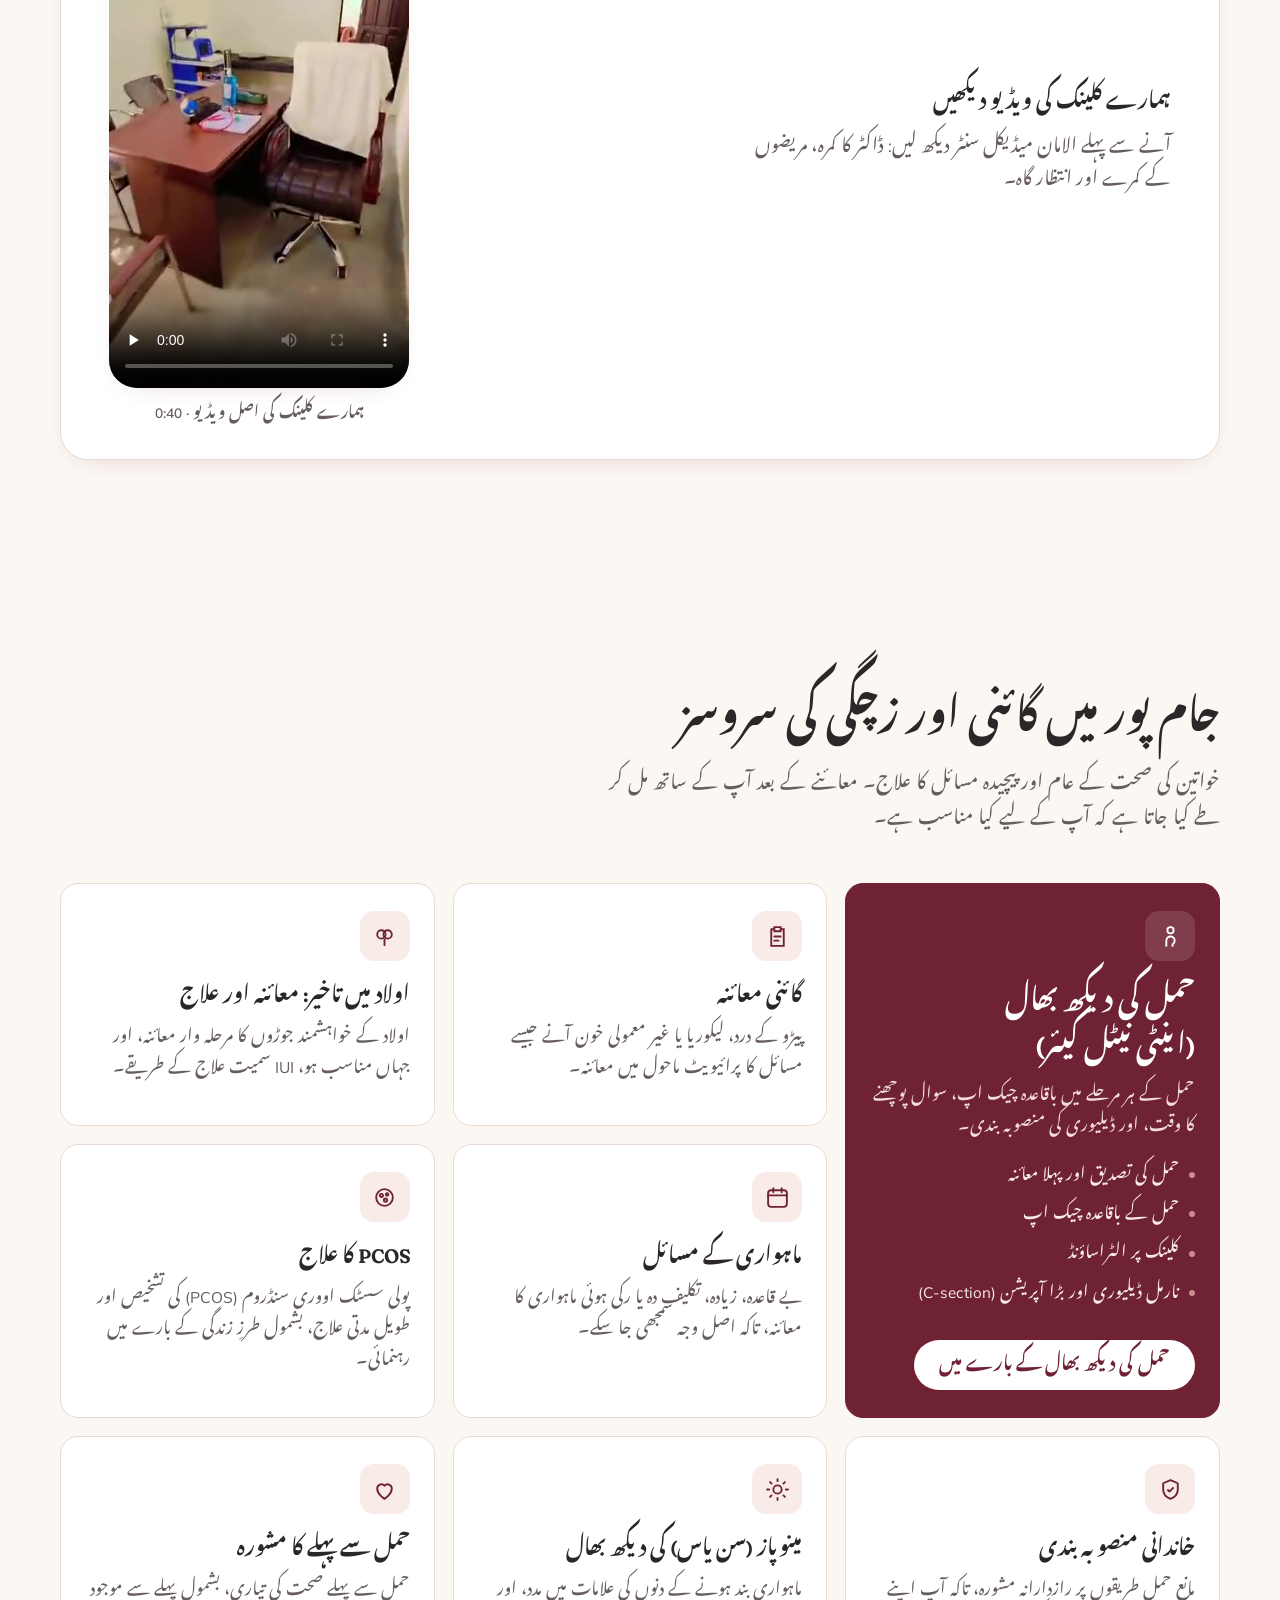
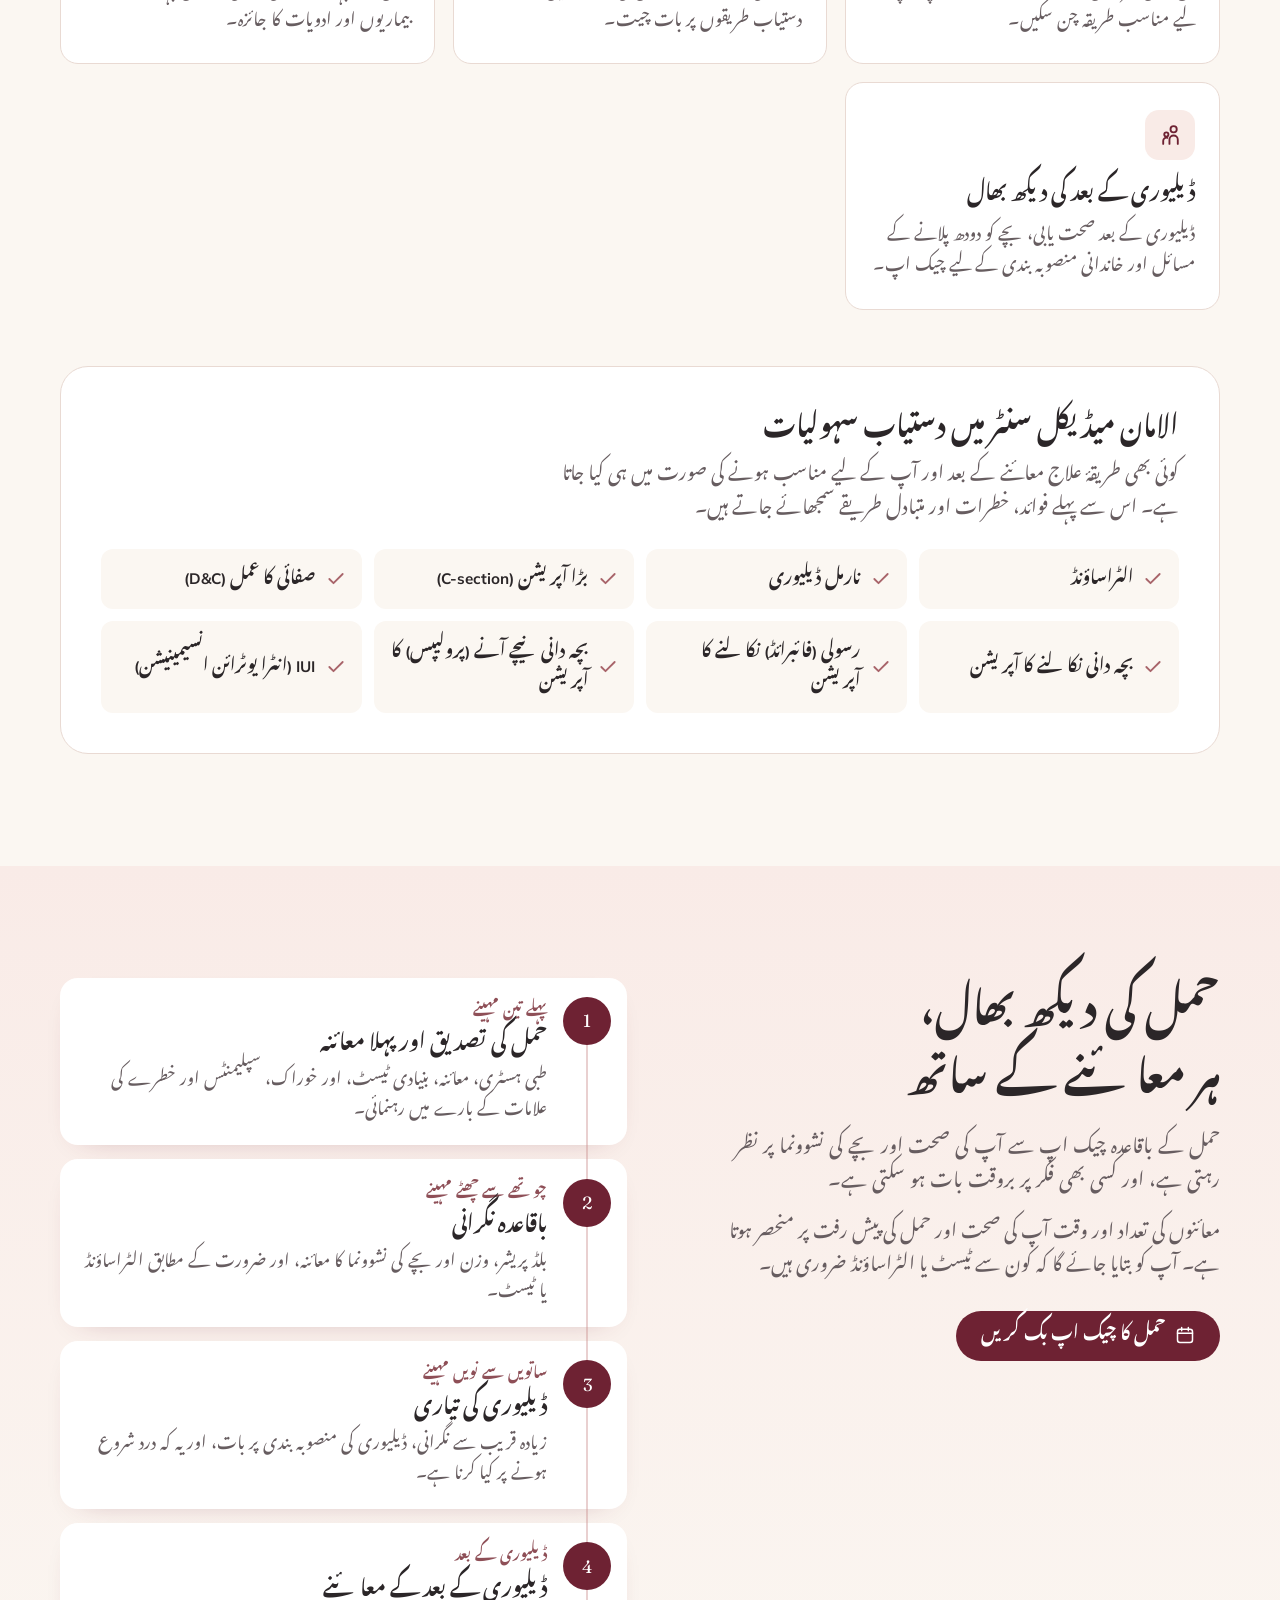
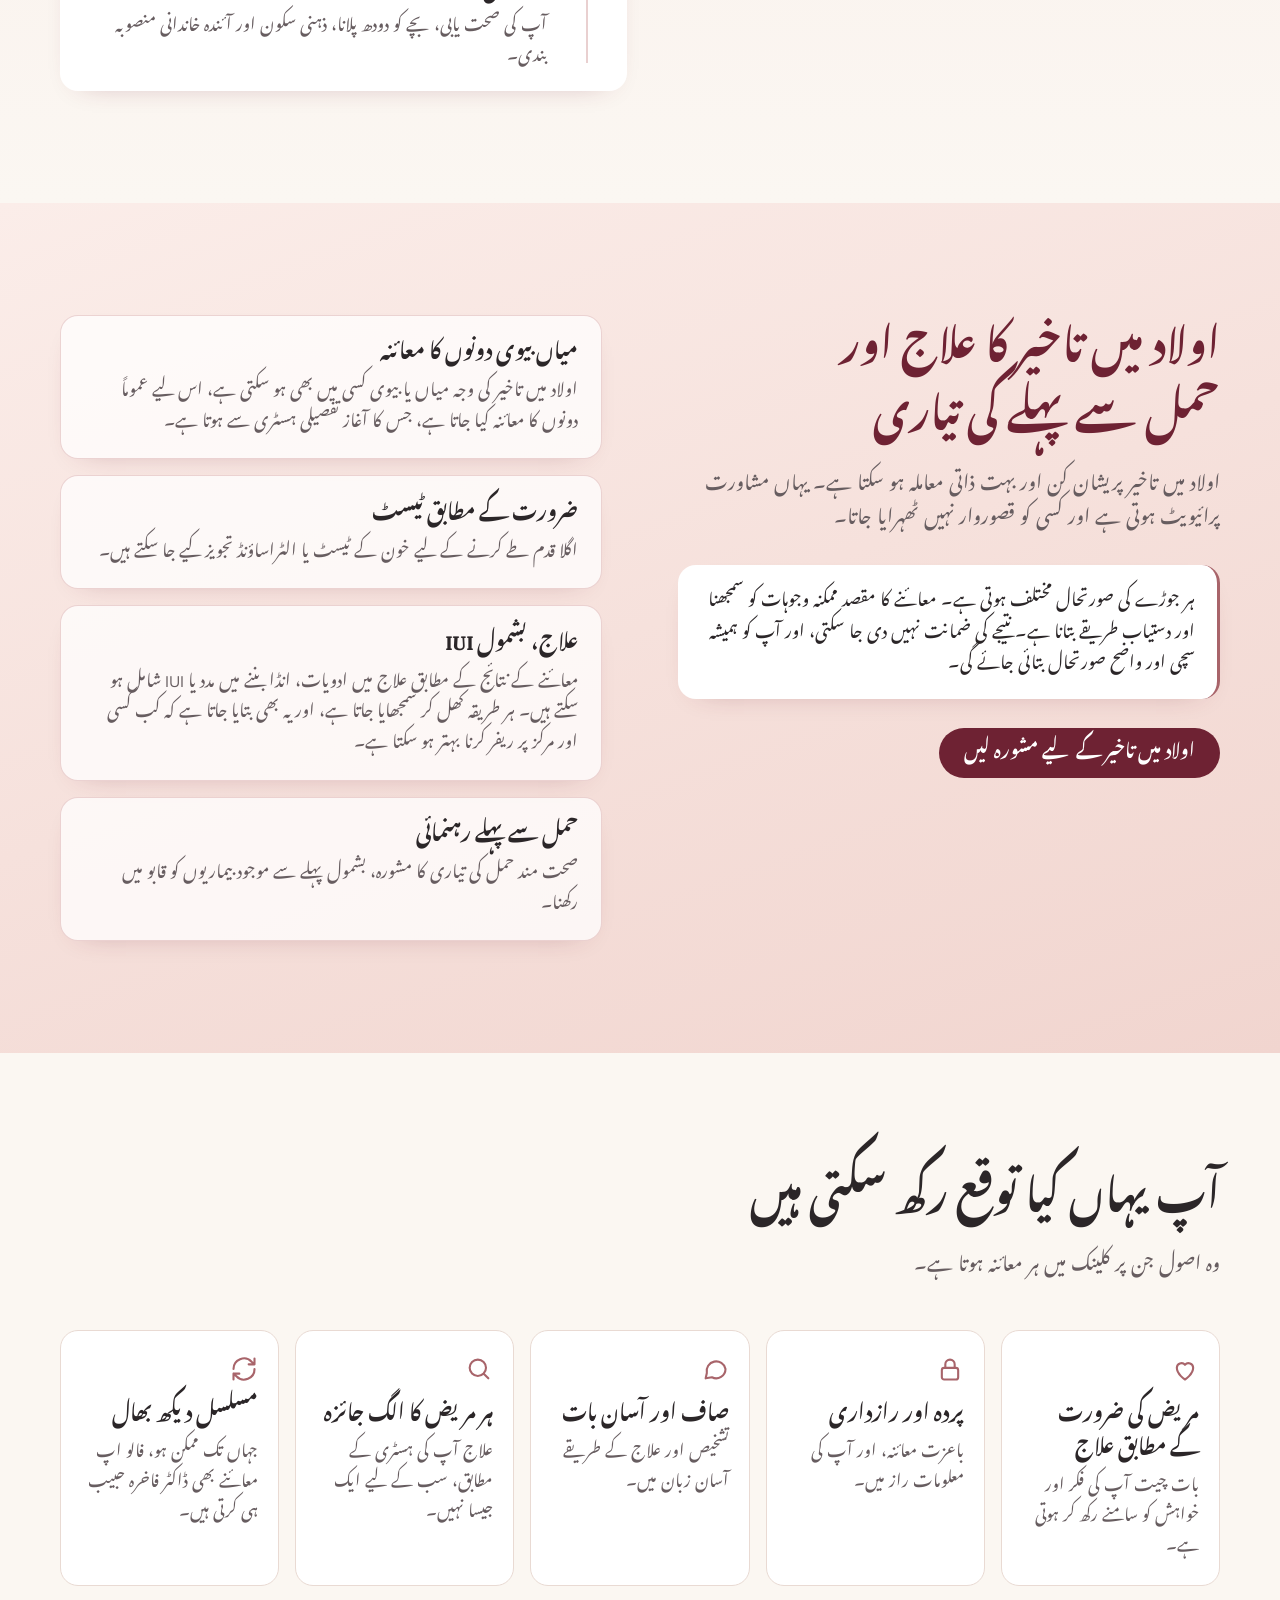
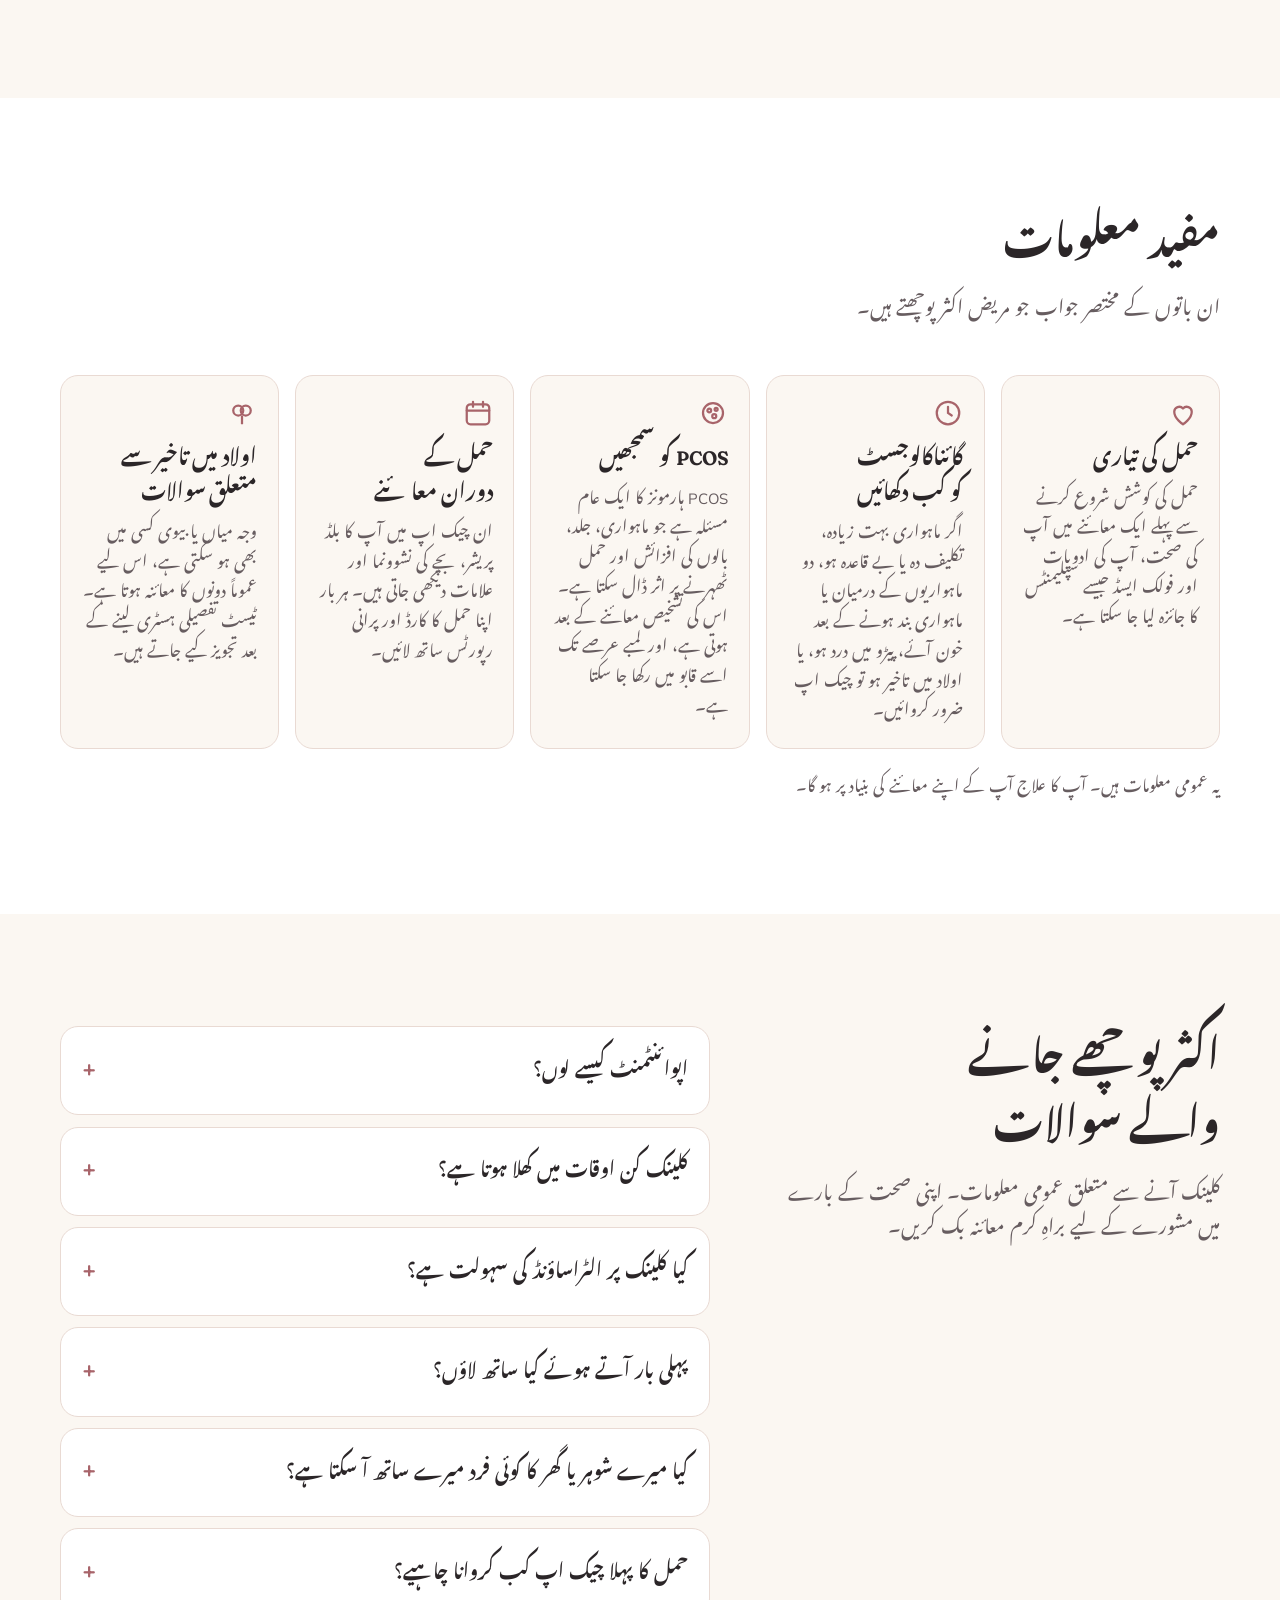
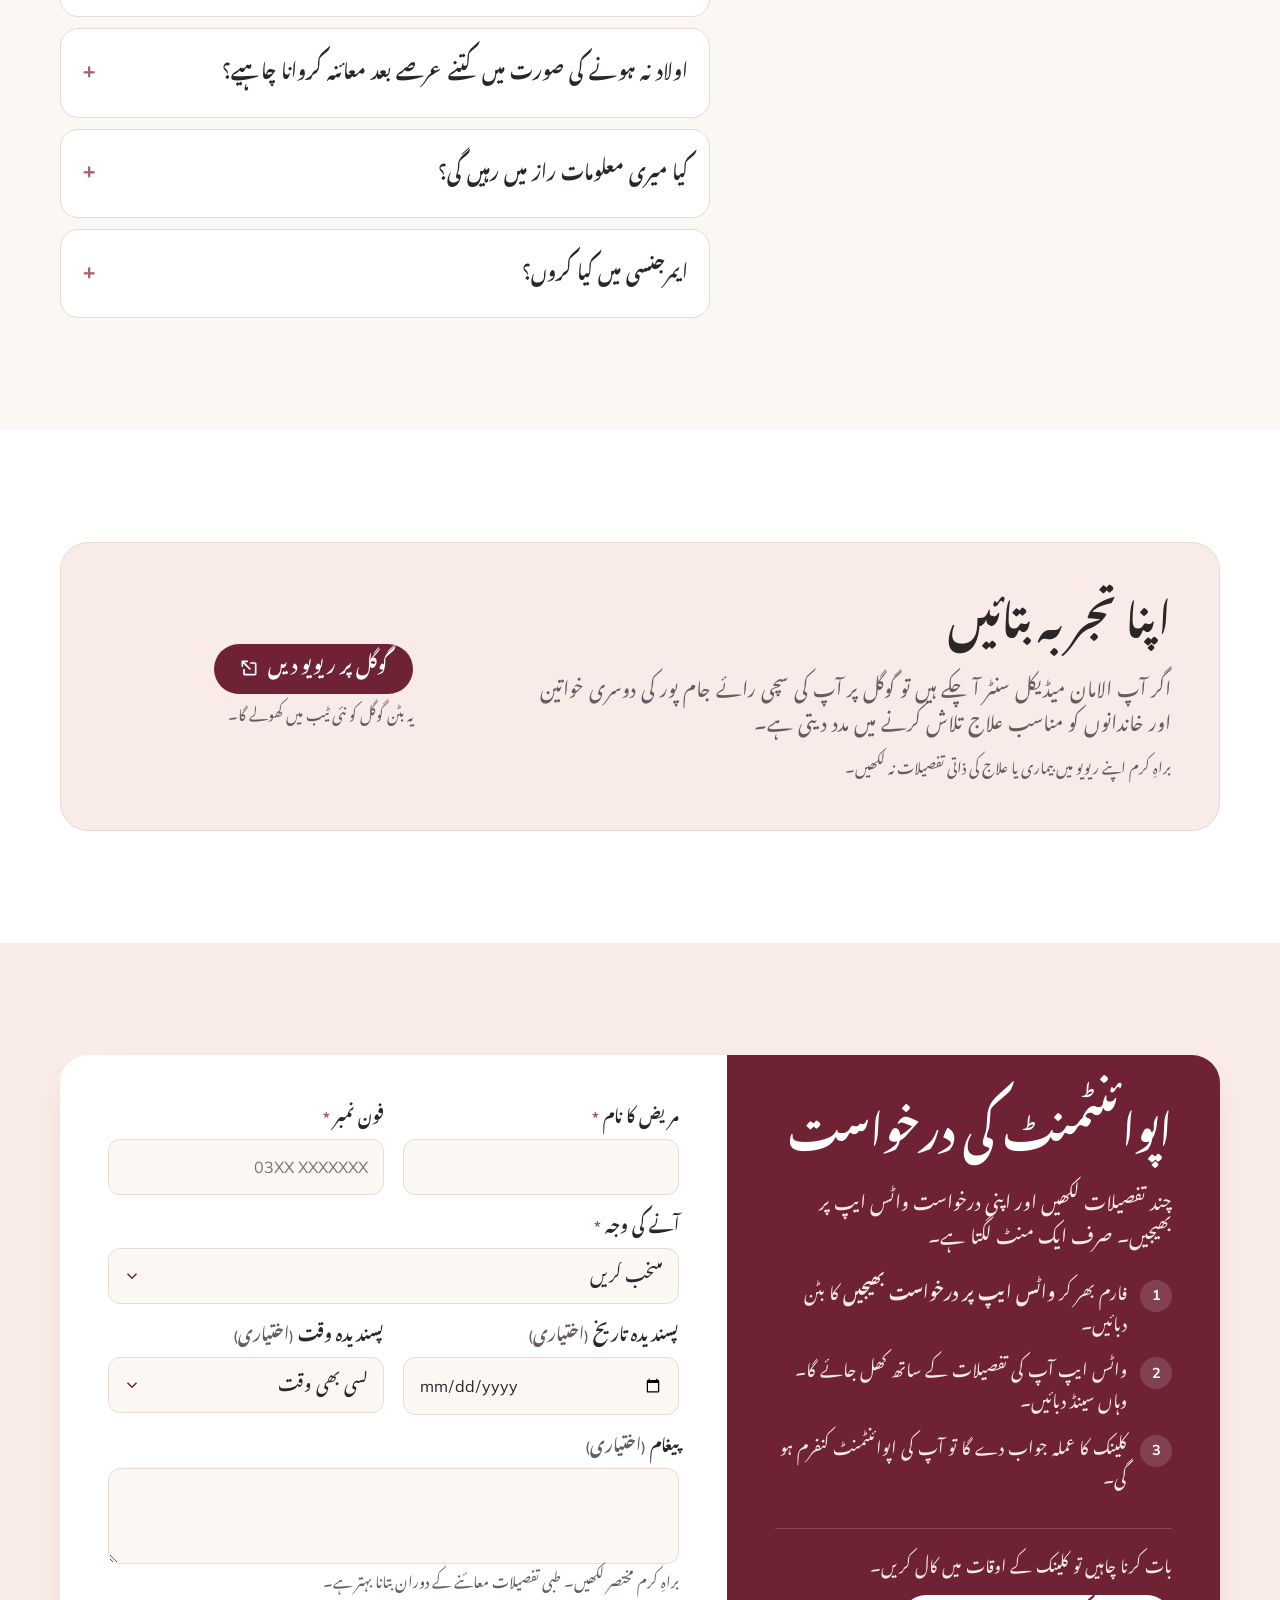
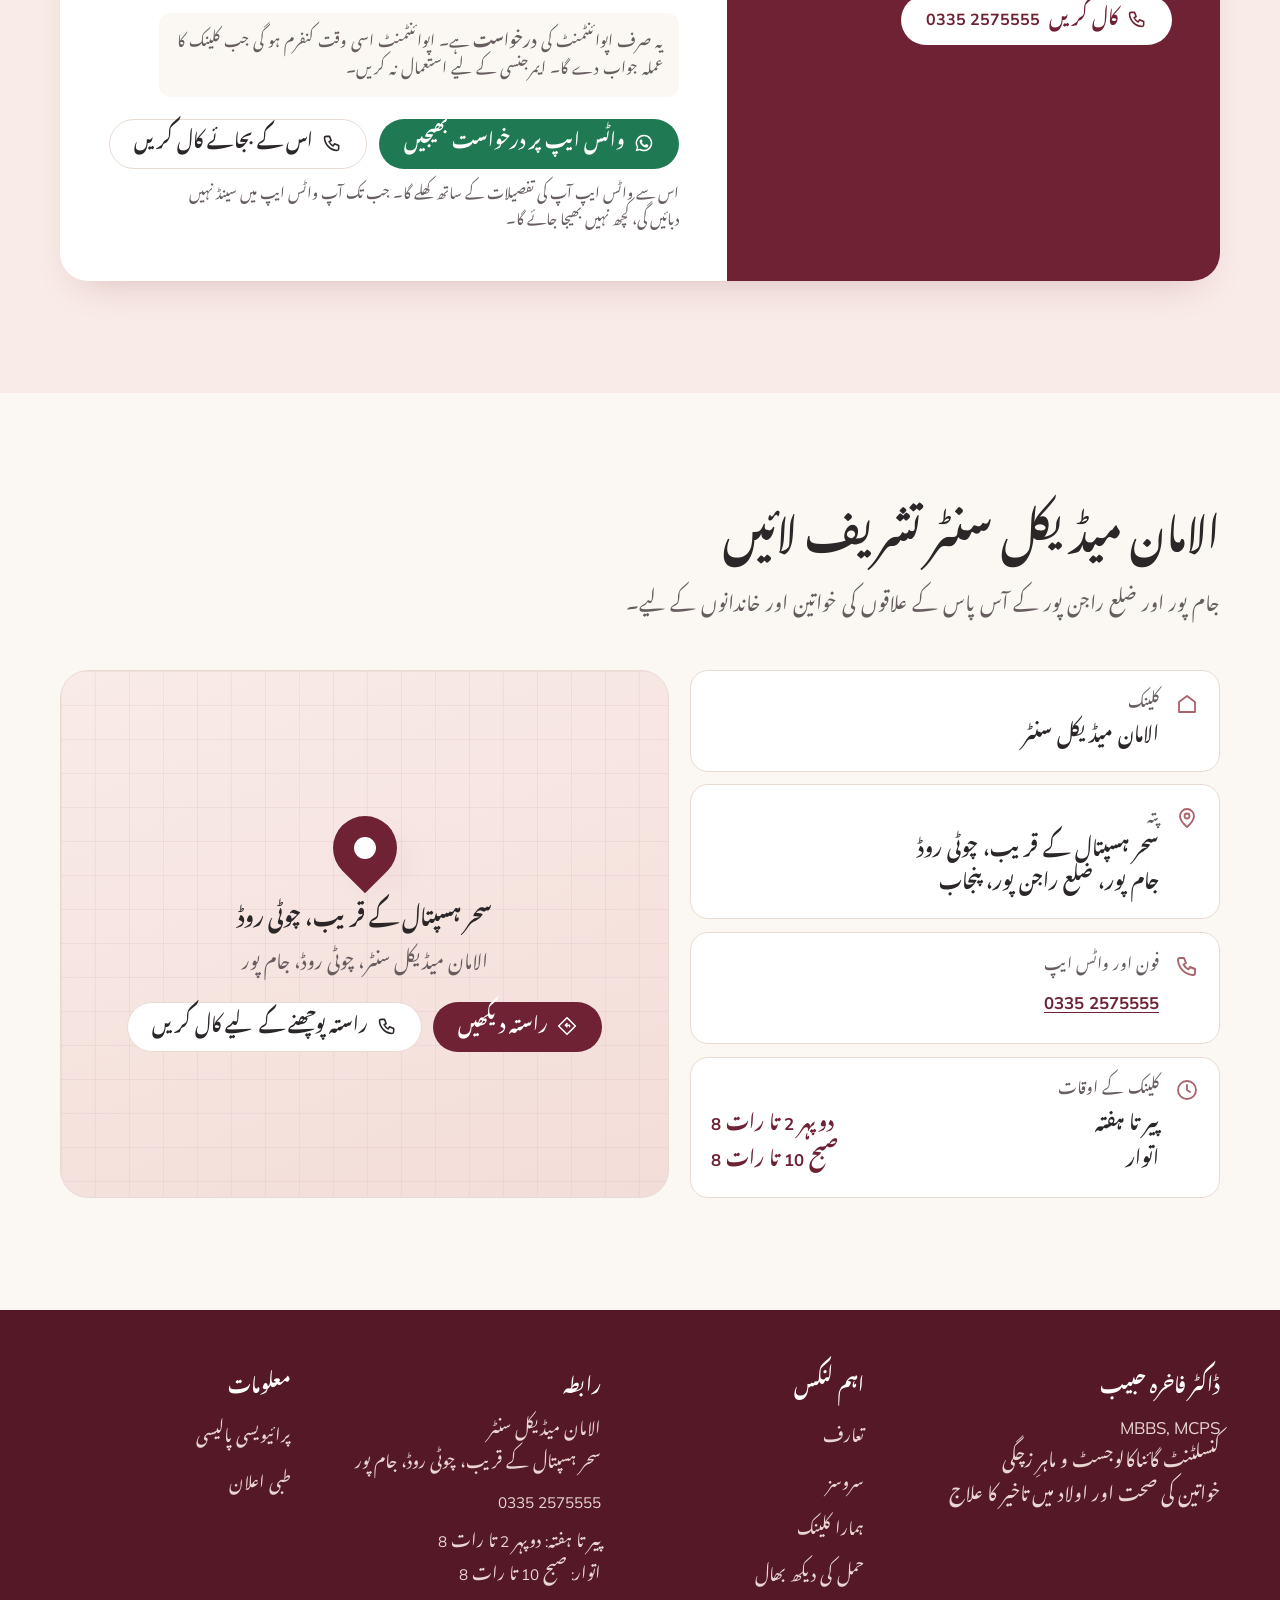
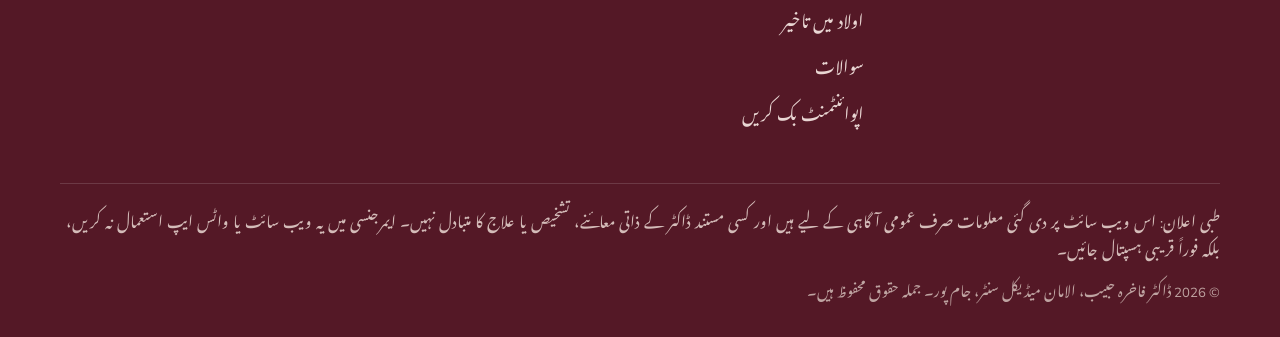
==== commit 5cf45f0a: "Trim clinic video tour to 40 seconds Co-Authored-By: Claude Opus 5.5 <noreply@anthropic.com>" ====
--- a/al-aman-website/ur/index.html
+++ b/al-aman-website/ur/index.html
@@ -281,7 +281,7 @@
         <video controls preload="none" playsinline width="432" height="768" poster="../images/clinic-tour-poster.jpg" aria-label="الامان میڈیکل سنٹر جام پور کی ویڈیو">
           <source src="../videos/clinic-tour.mp4" type="video/mp4">
         </video>
-        <figcaption>ہمارے کلینک کی اصل ویڈیو · 1:11</figcaption>
+        <figcaption>ہمارے کلینک کی اصل ویڈیو · 0:40</figcaption>
       </figure>
     </div>
   </div>
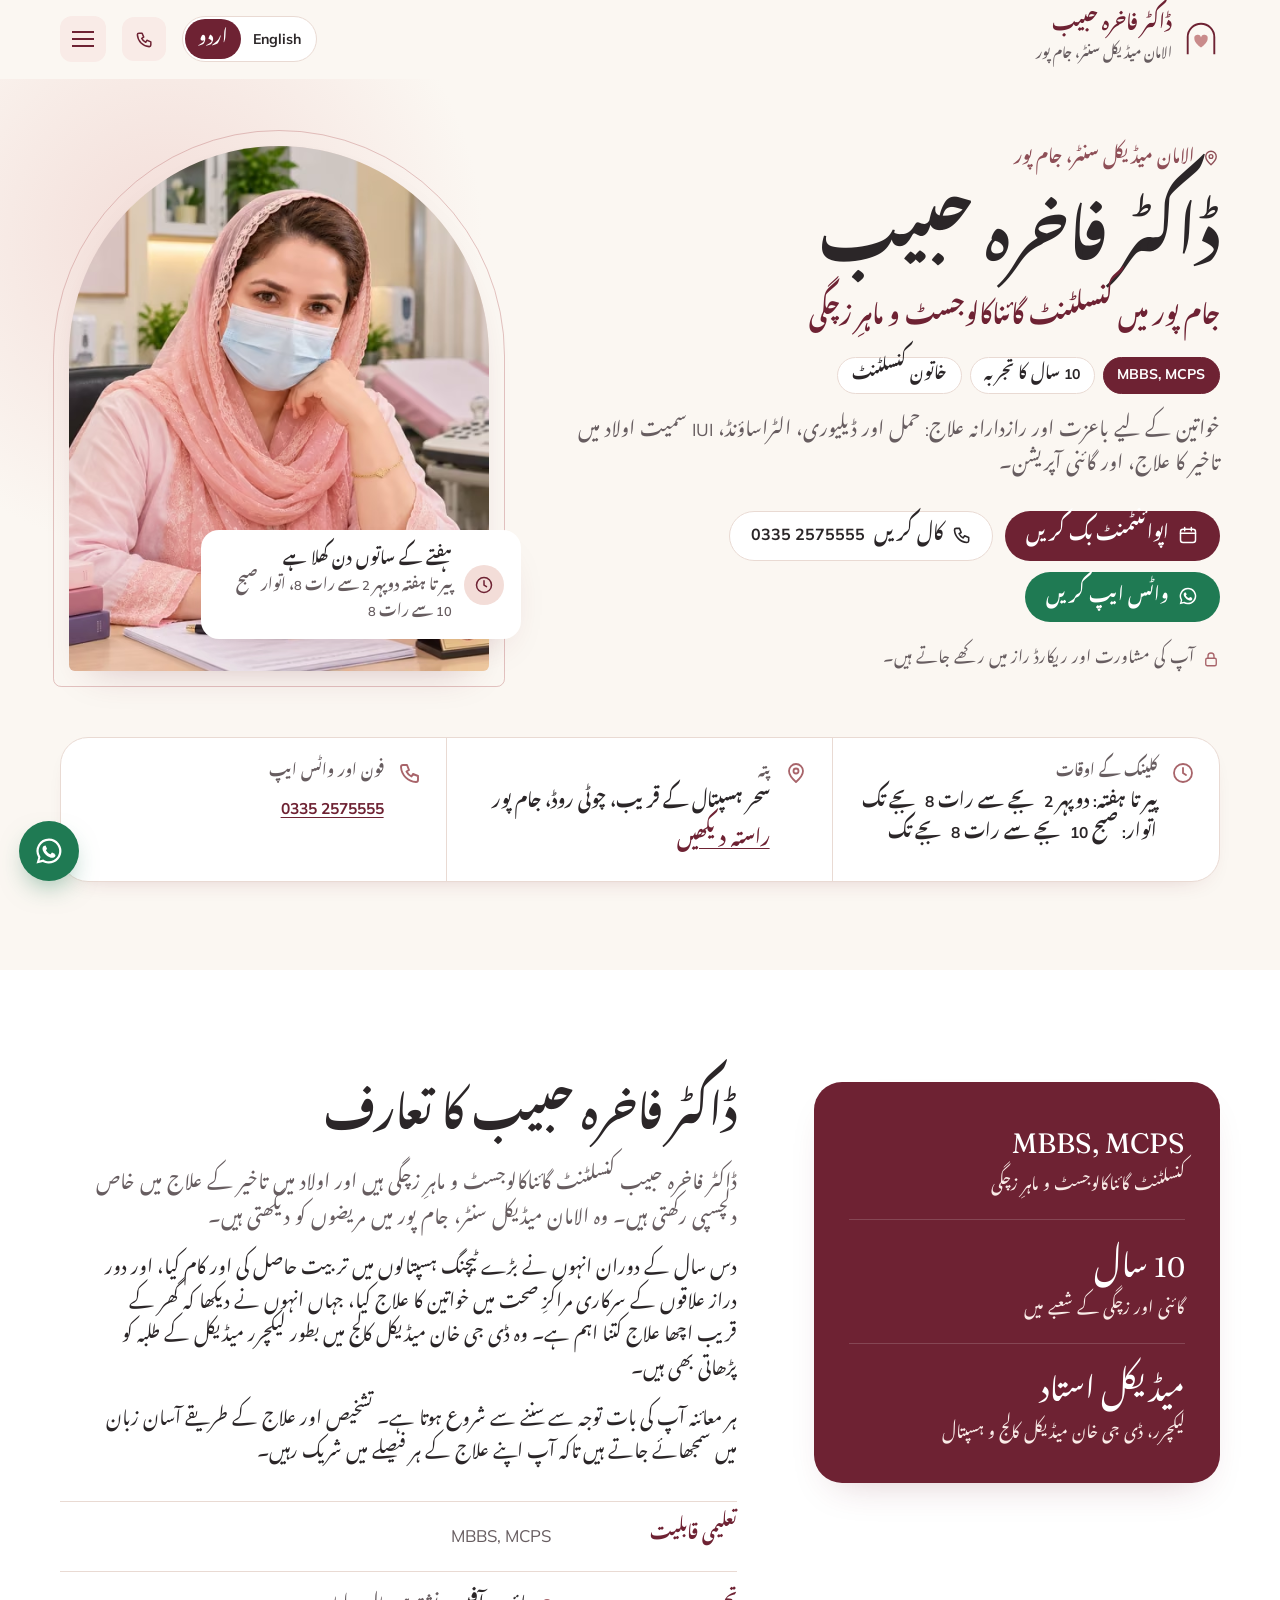
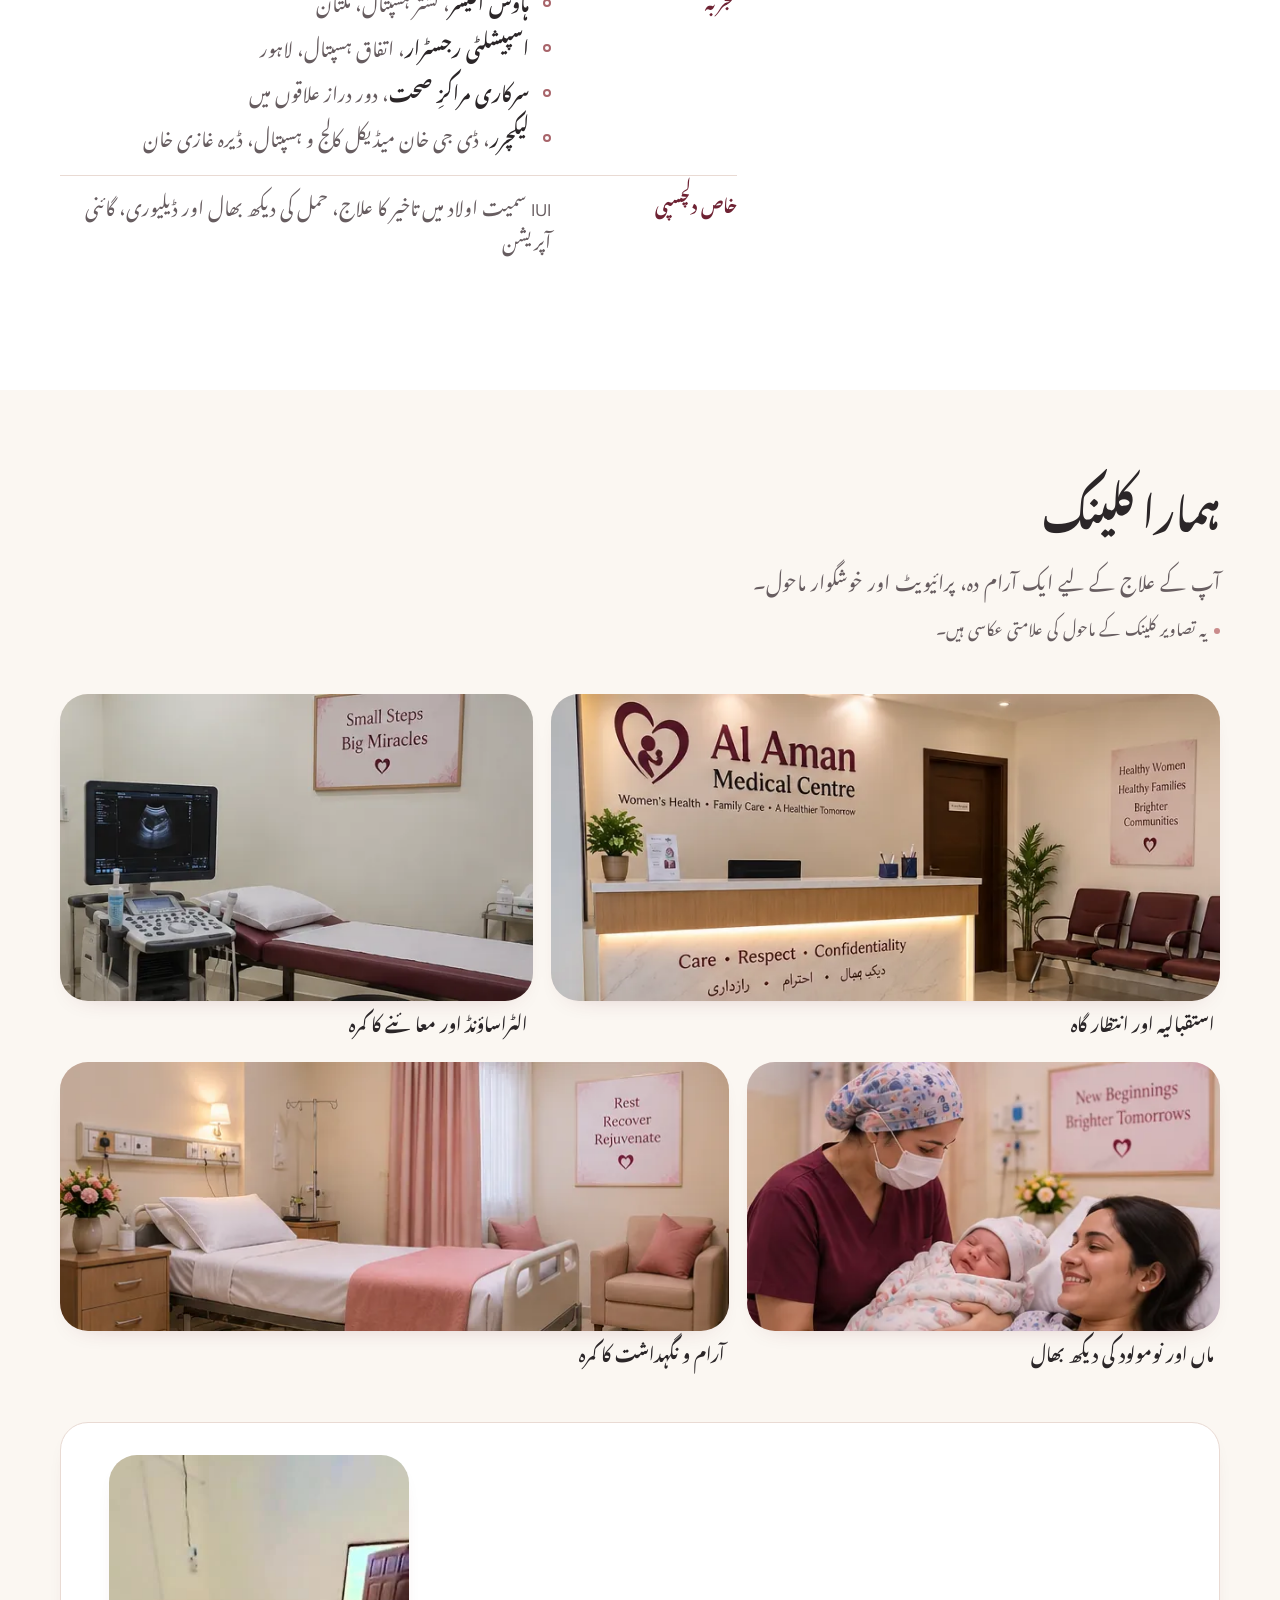
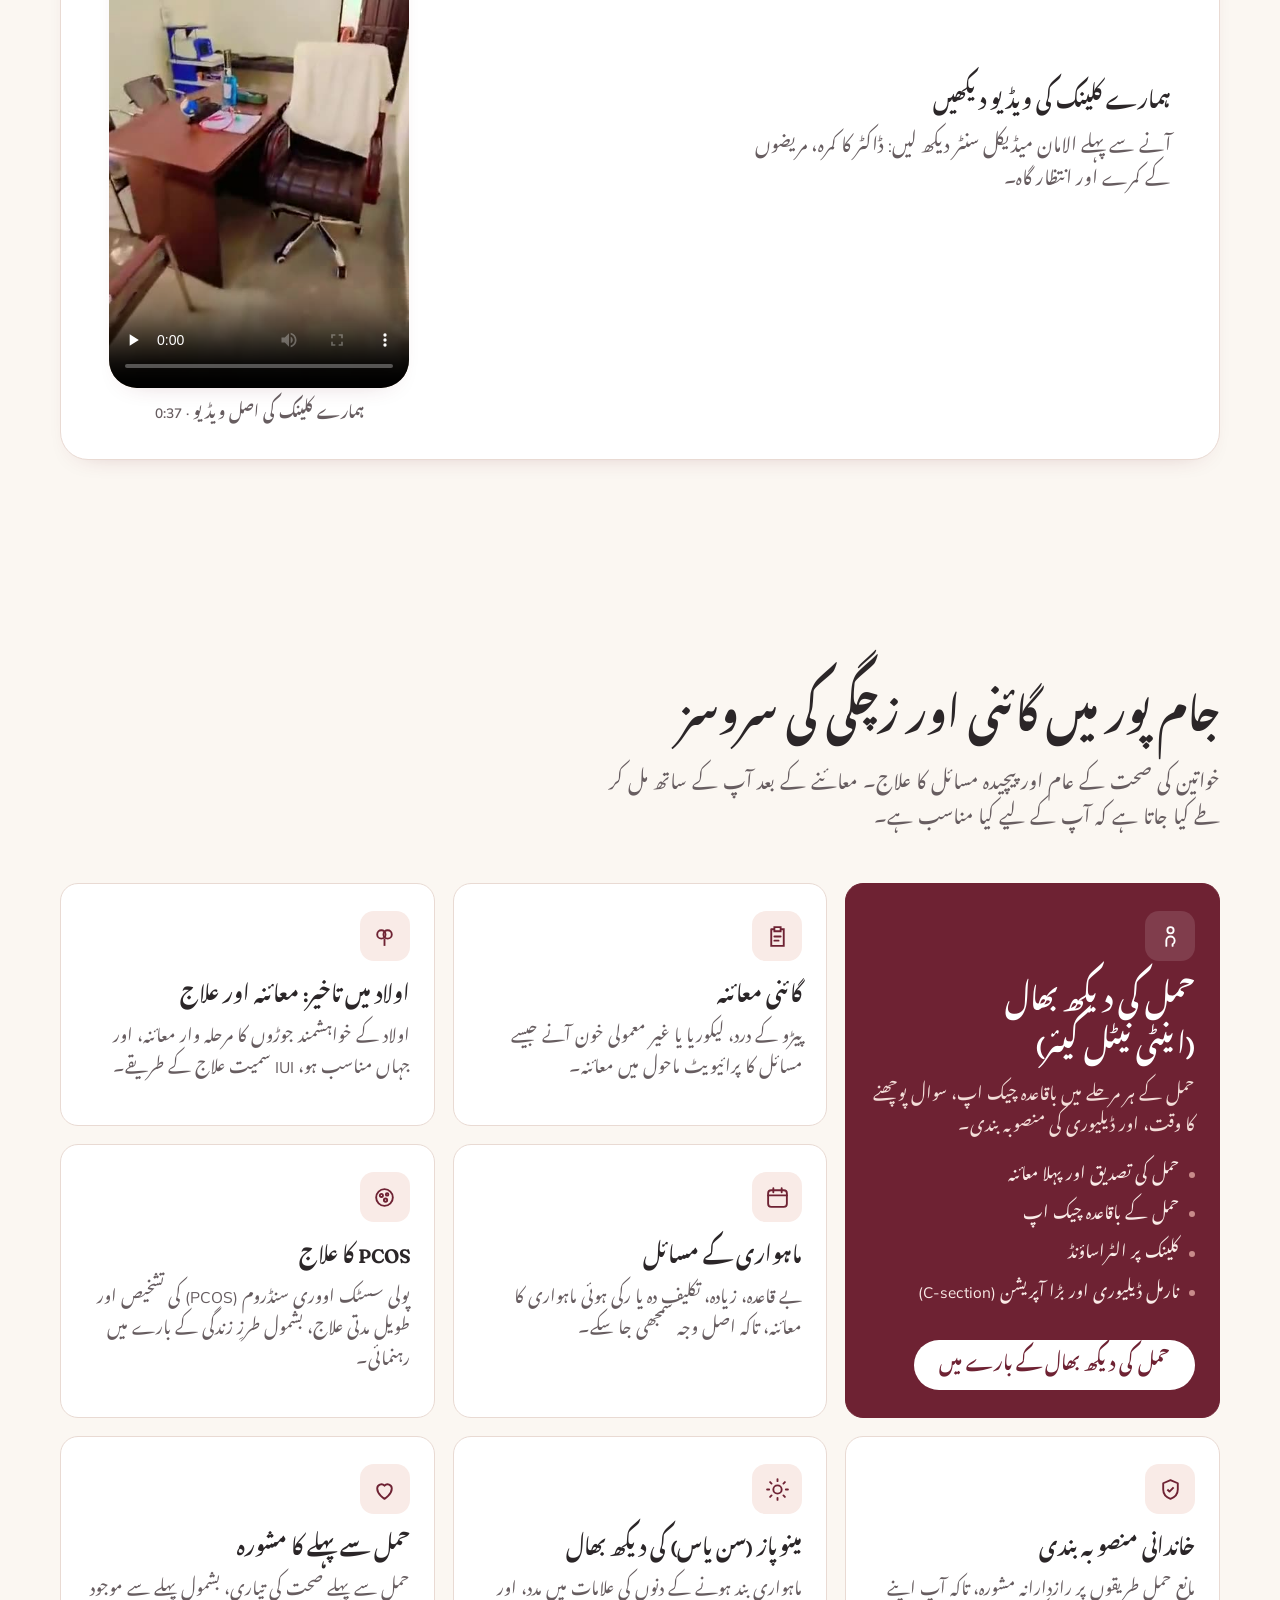
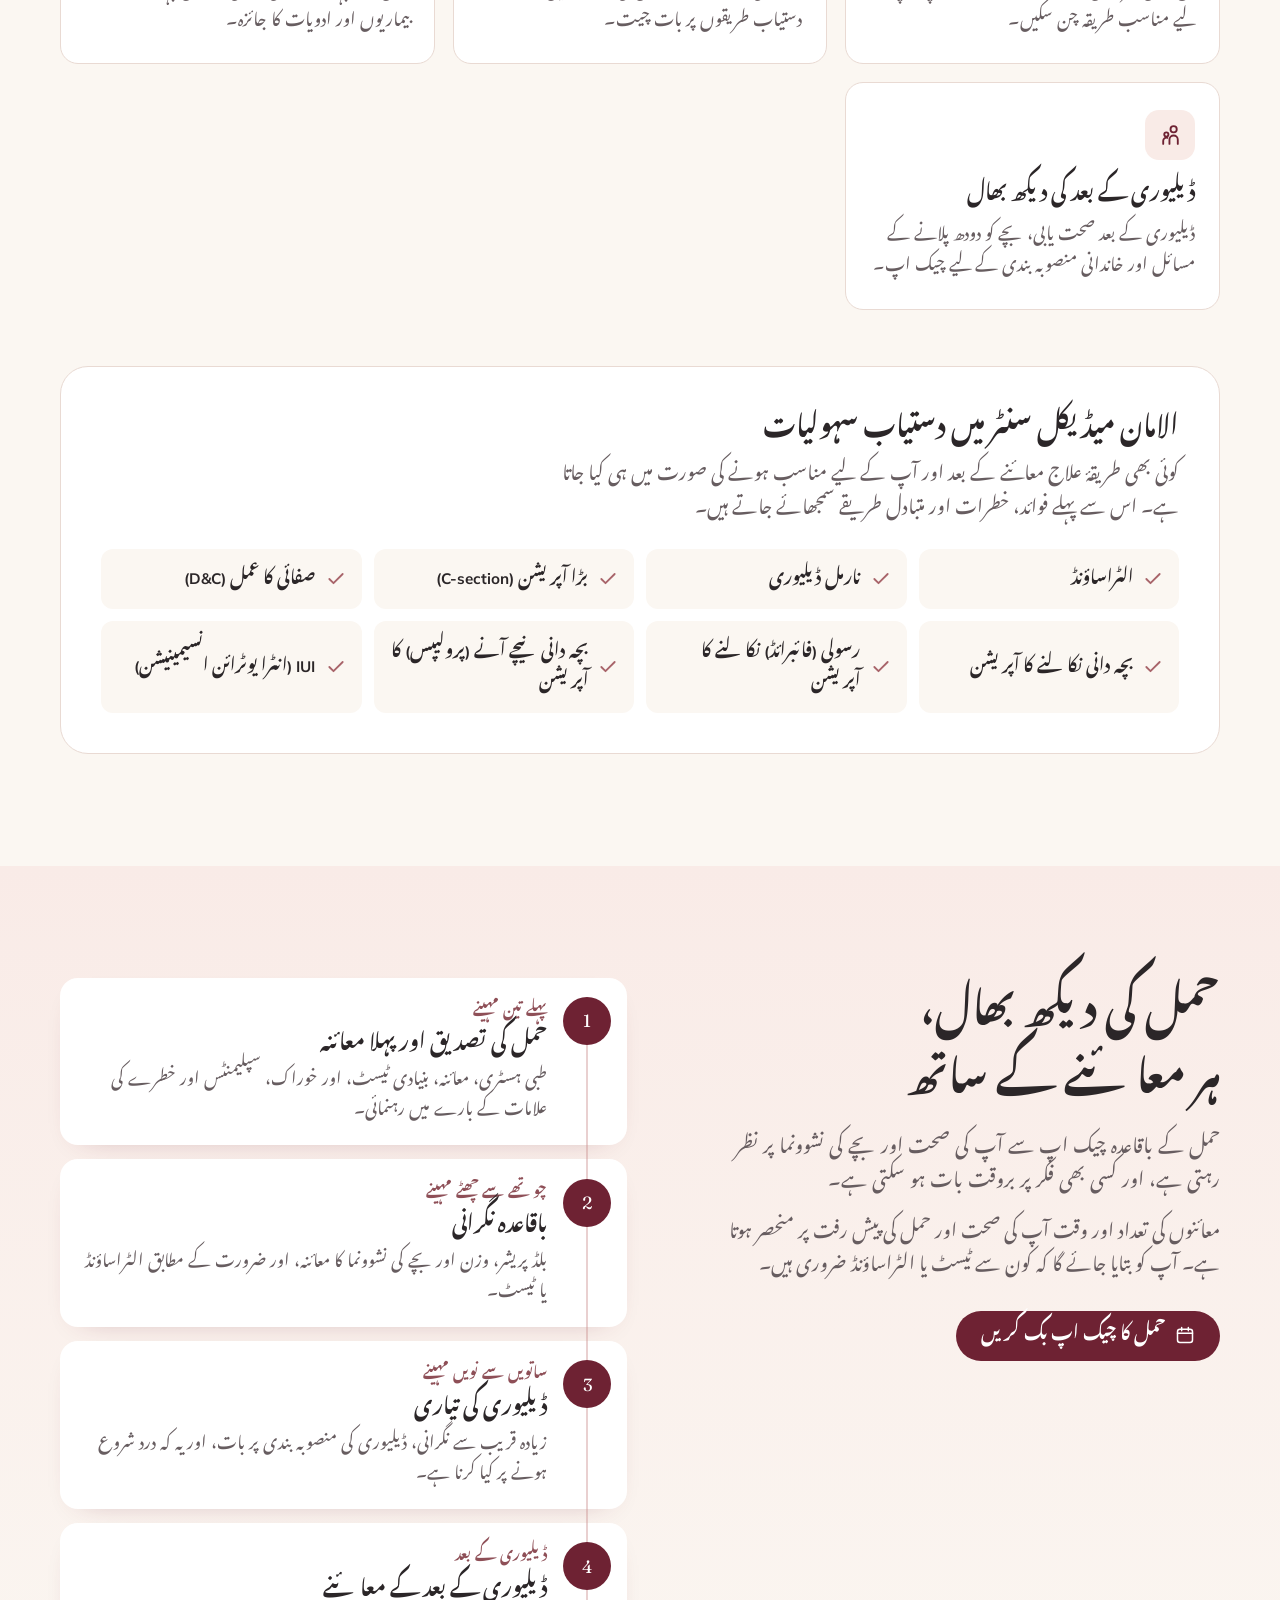
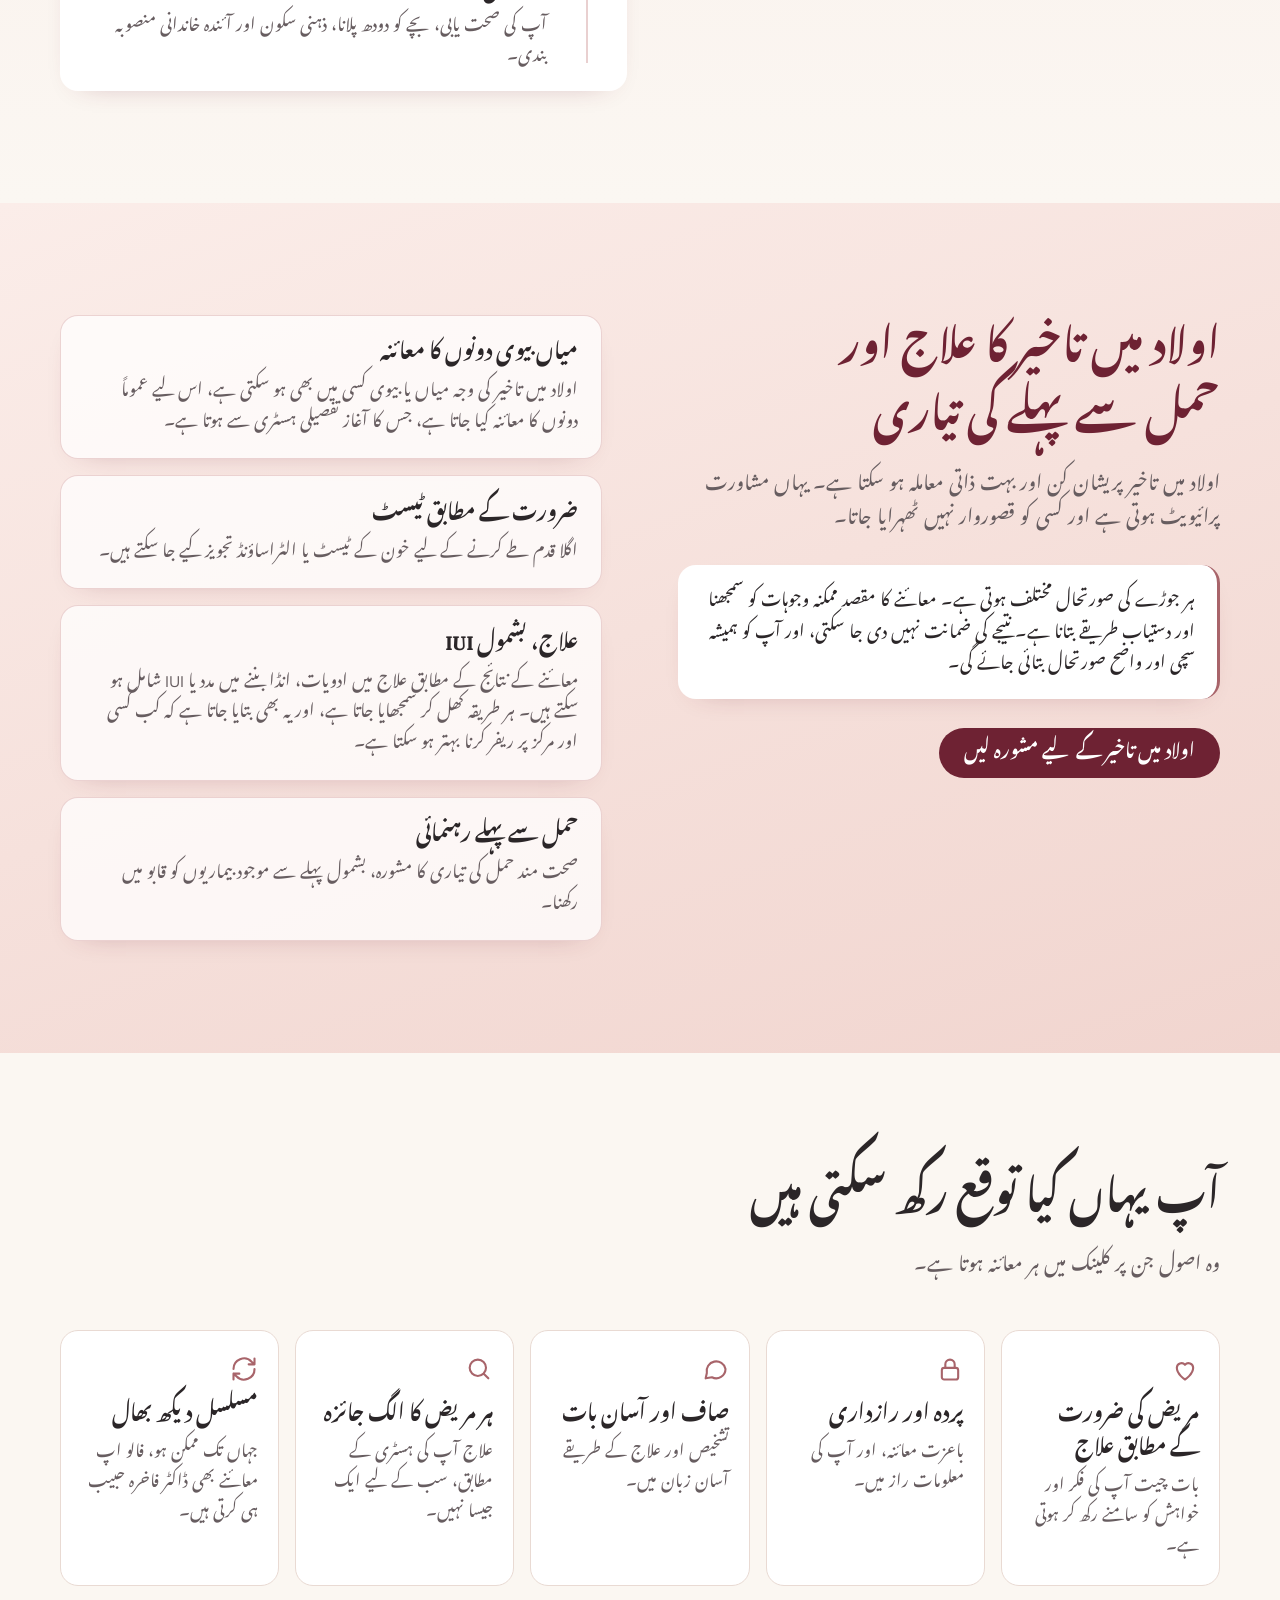
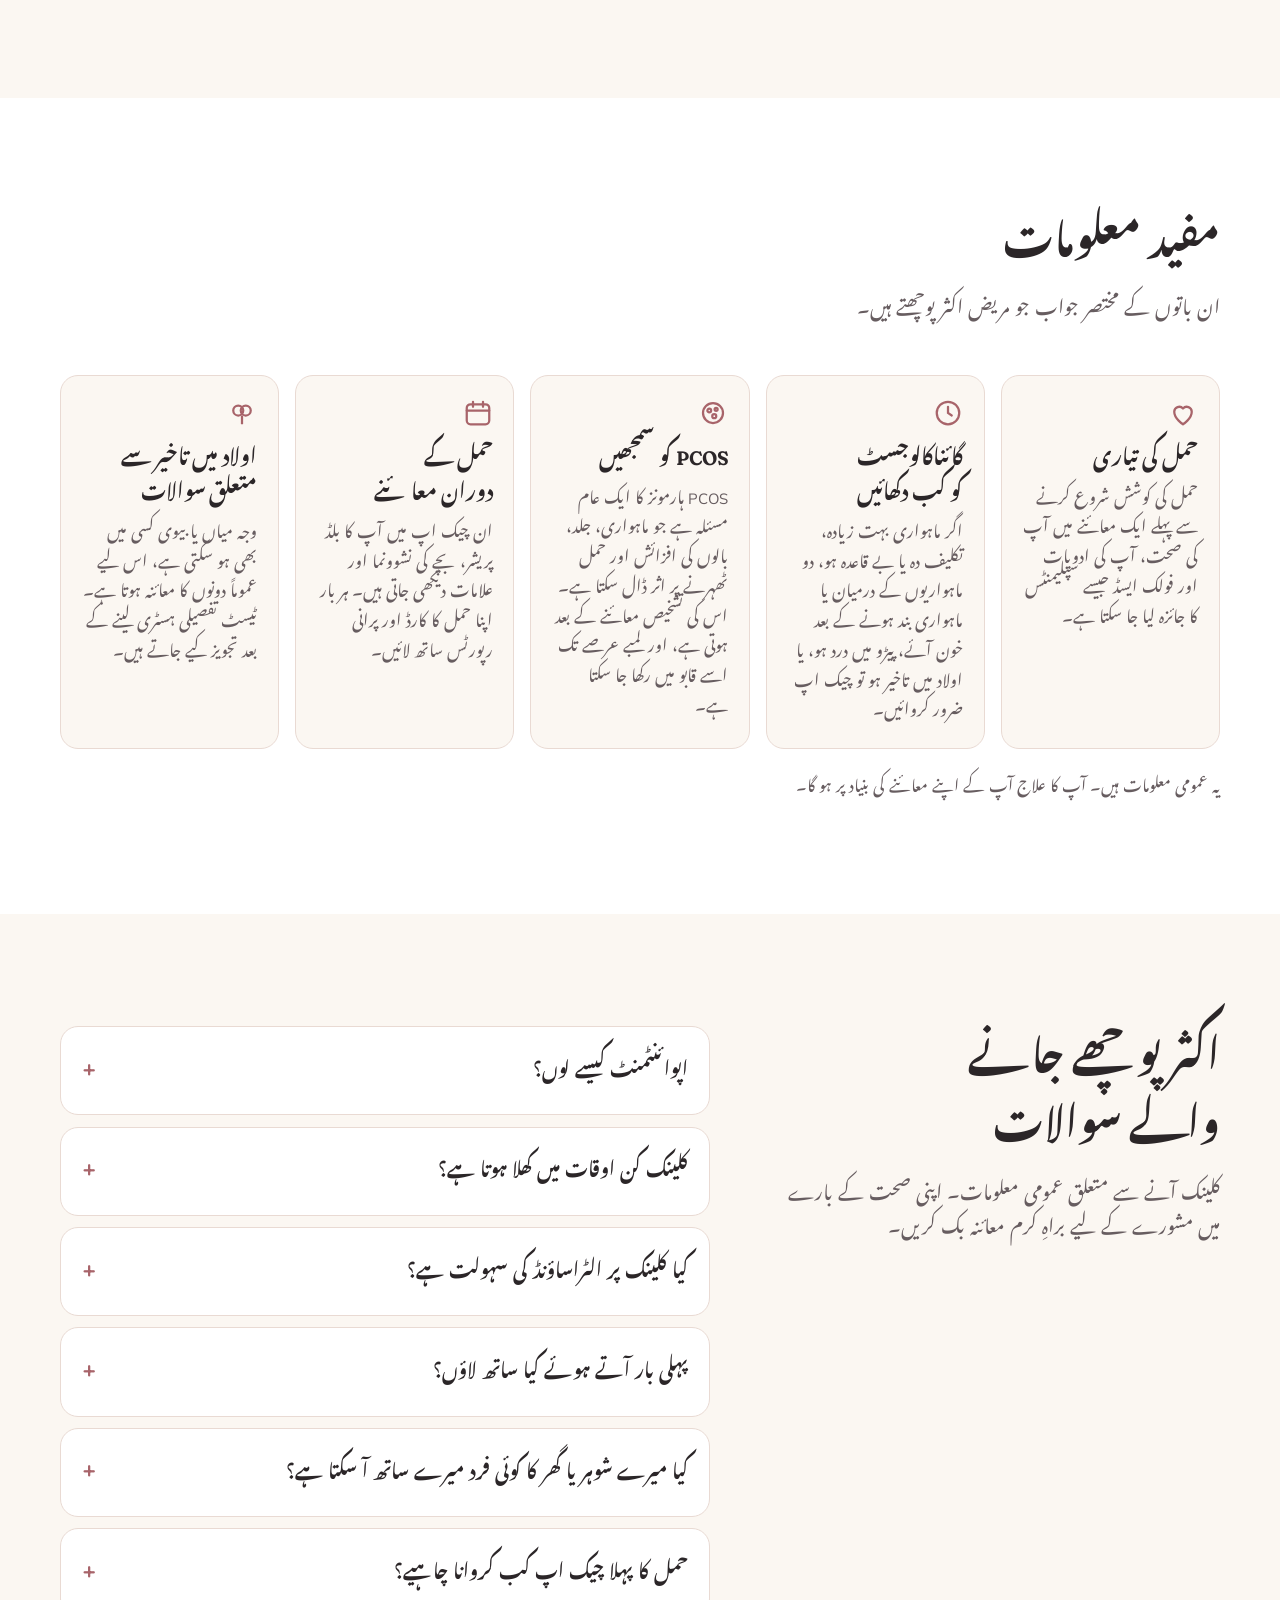
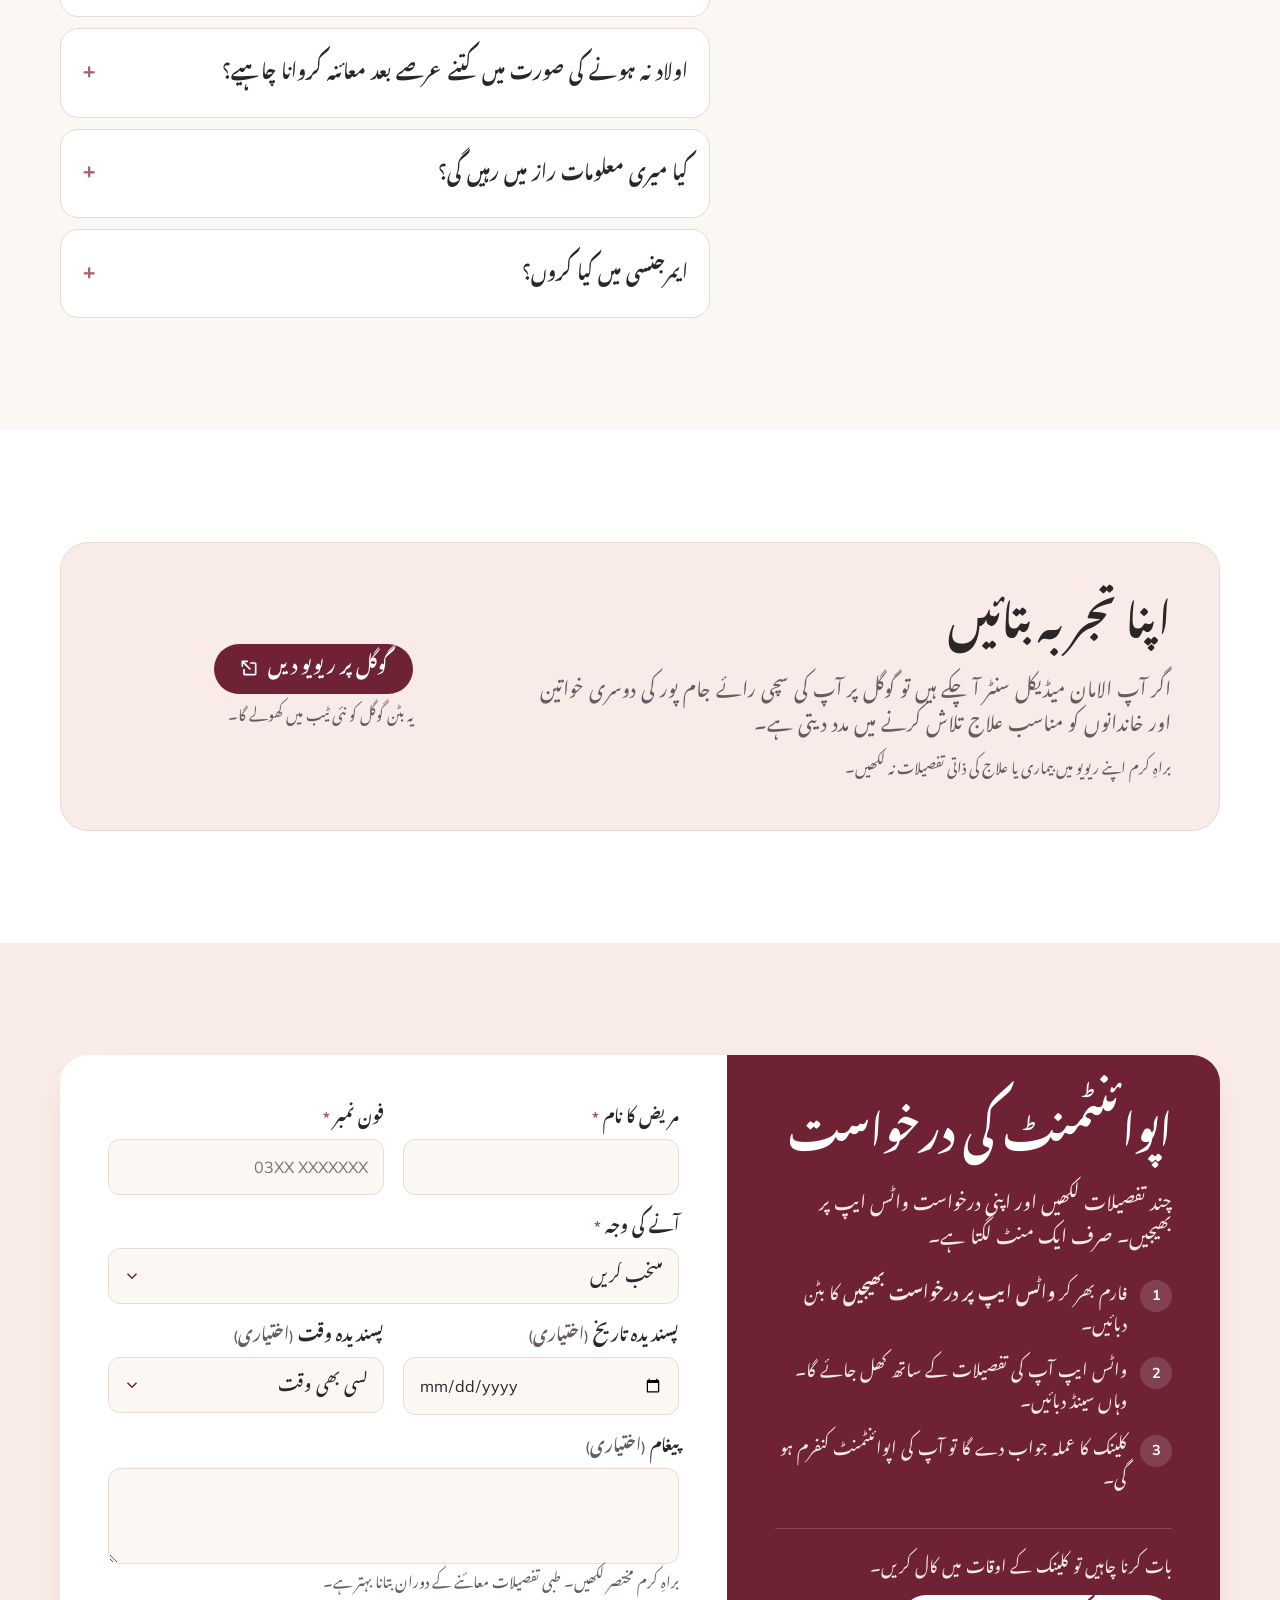
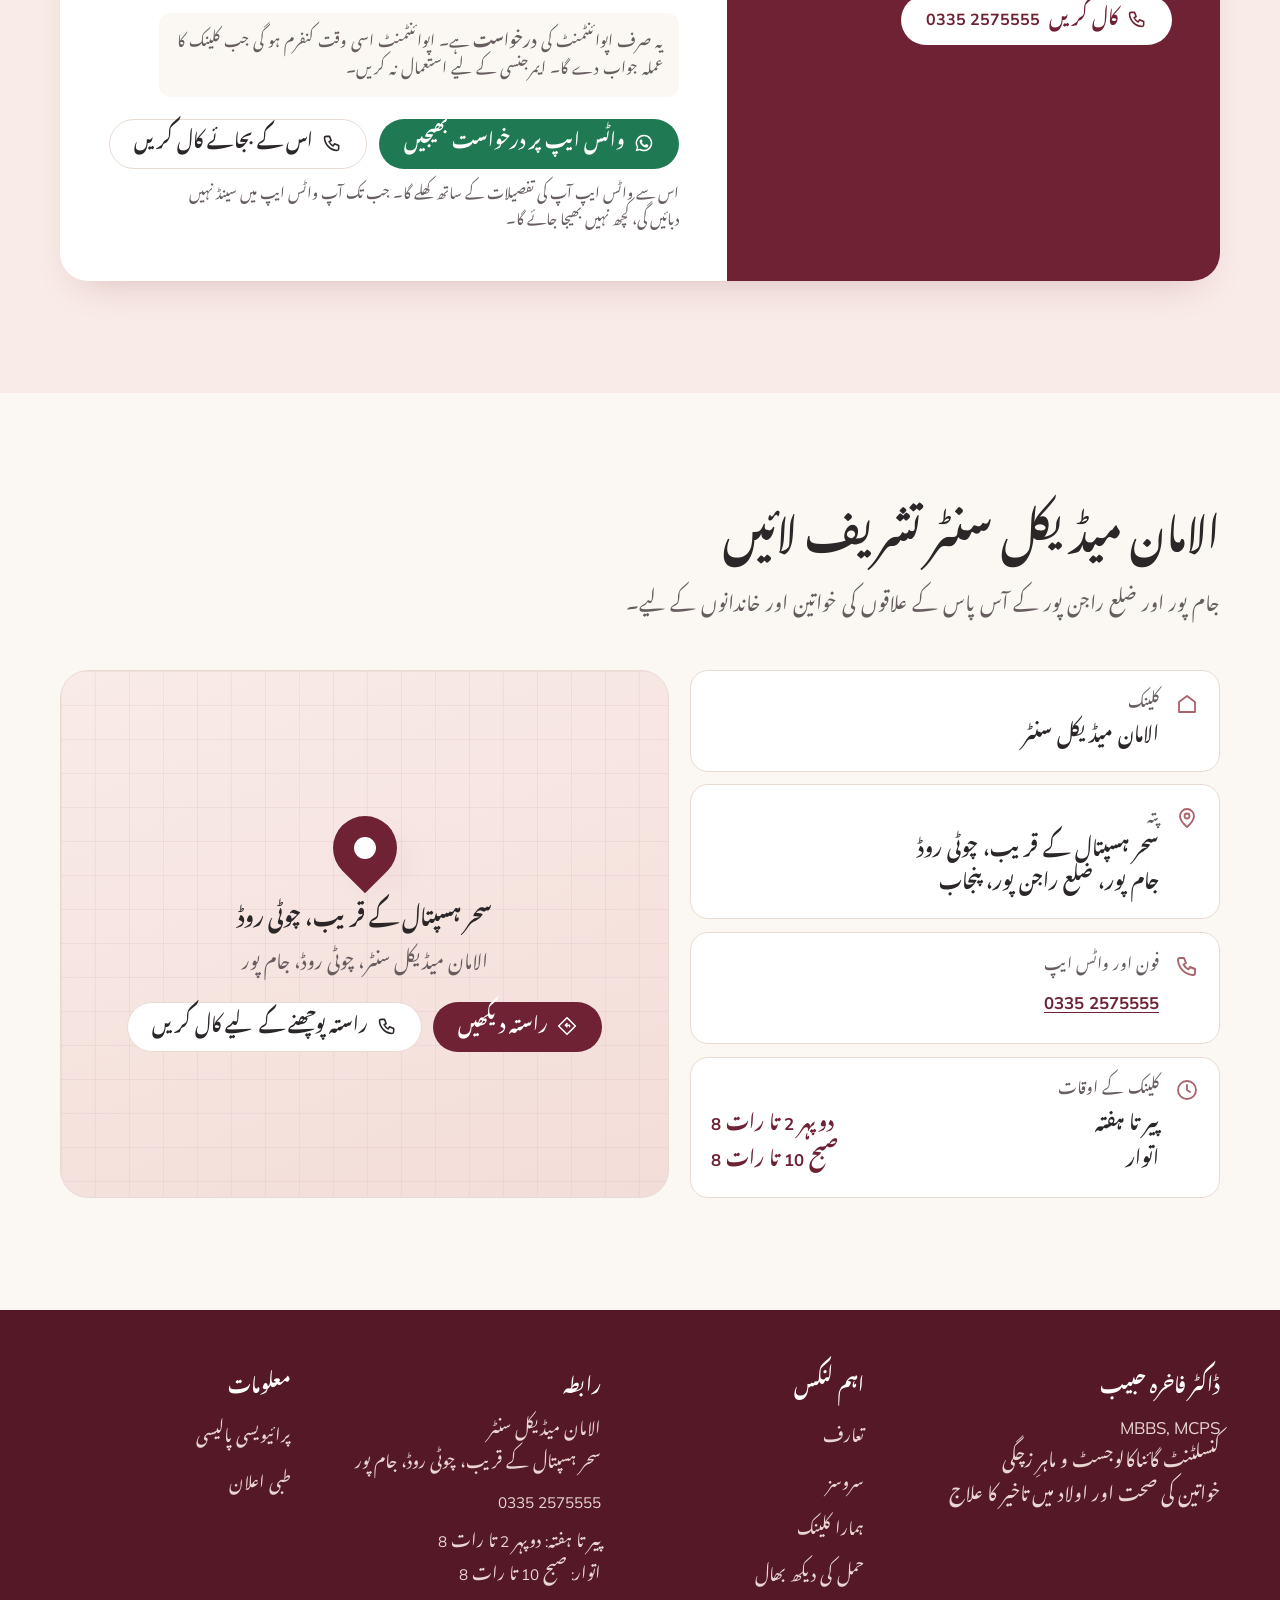
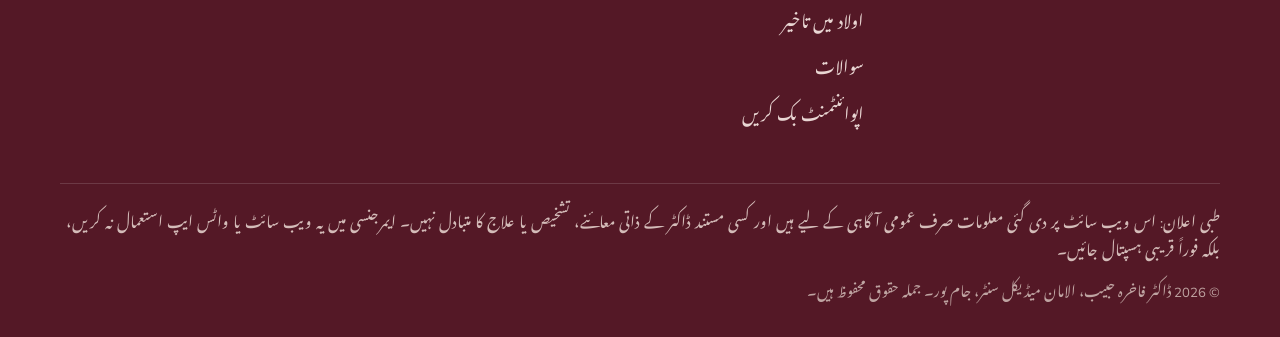
==== commit 34f45704: "Remove 3-second segment showing passers-by from clinic video Co-Authored-By: Claude Opus 5.5 <norepl" ====
--- a/al-aman-website/ur/index.html
+++ b/al-aman-website/ur/index.html
@@ -281,7 +281,7 @@
         <video controls preload="none" playsinline width="432" height="768" poster="../images/clinic-tour-poster.jpg" aria-label="الامان میڈیکل سنٹر جام پور کی ویڈیو">
           <source src="../videos/clinic-tour.mp4" type="video/mp4">
         </video>
-        <figcaption>ہمارے کلینک کی اصل ویڈیو · 0:40</figcaption>
+        <figcaption>ہمارے کلینک کی اصل ویڈیو · 0:37</figcaption>
       </figure>
     </div>
   </div>
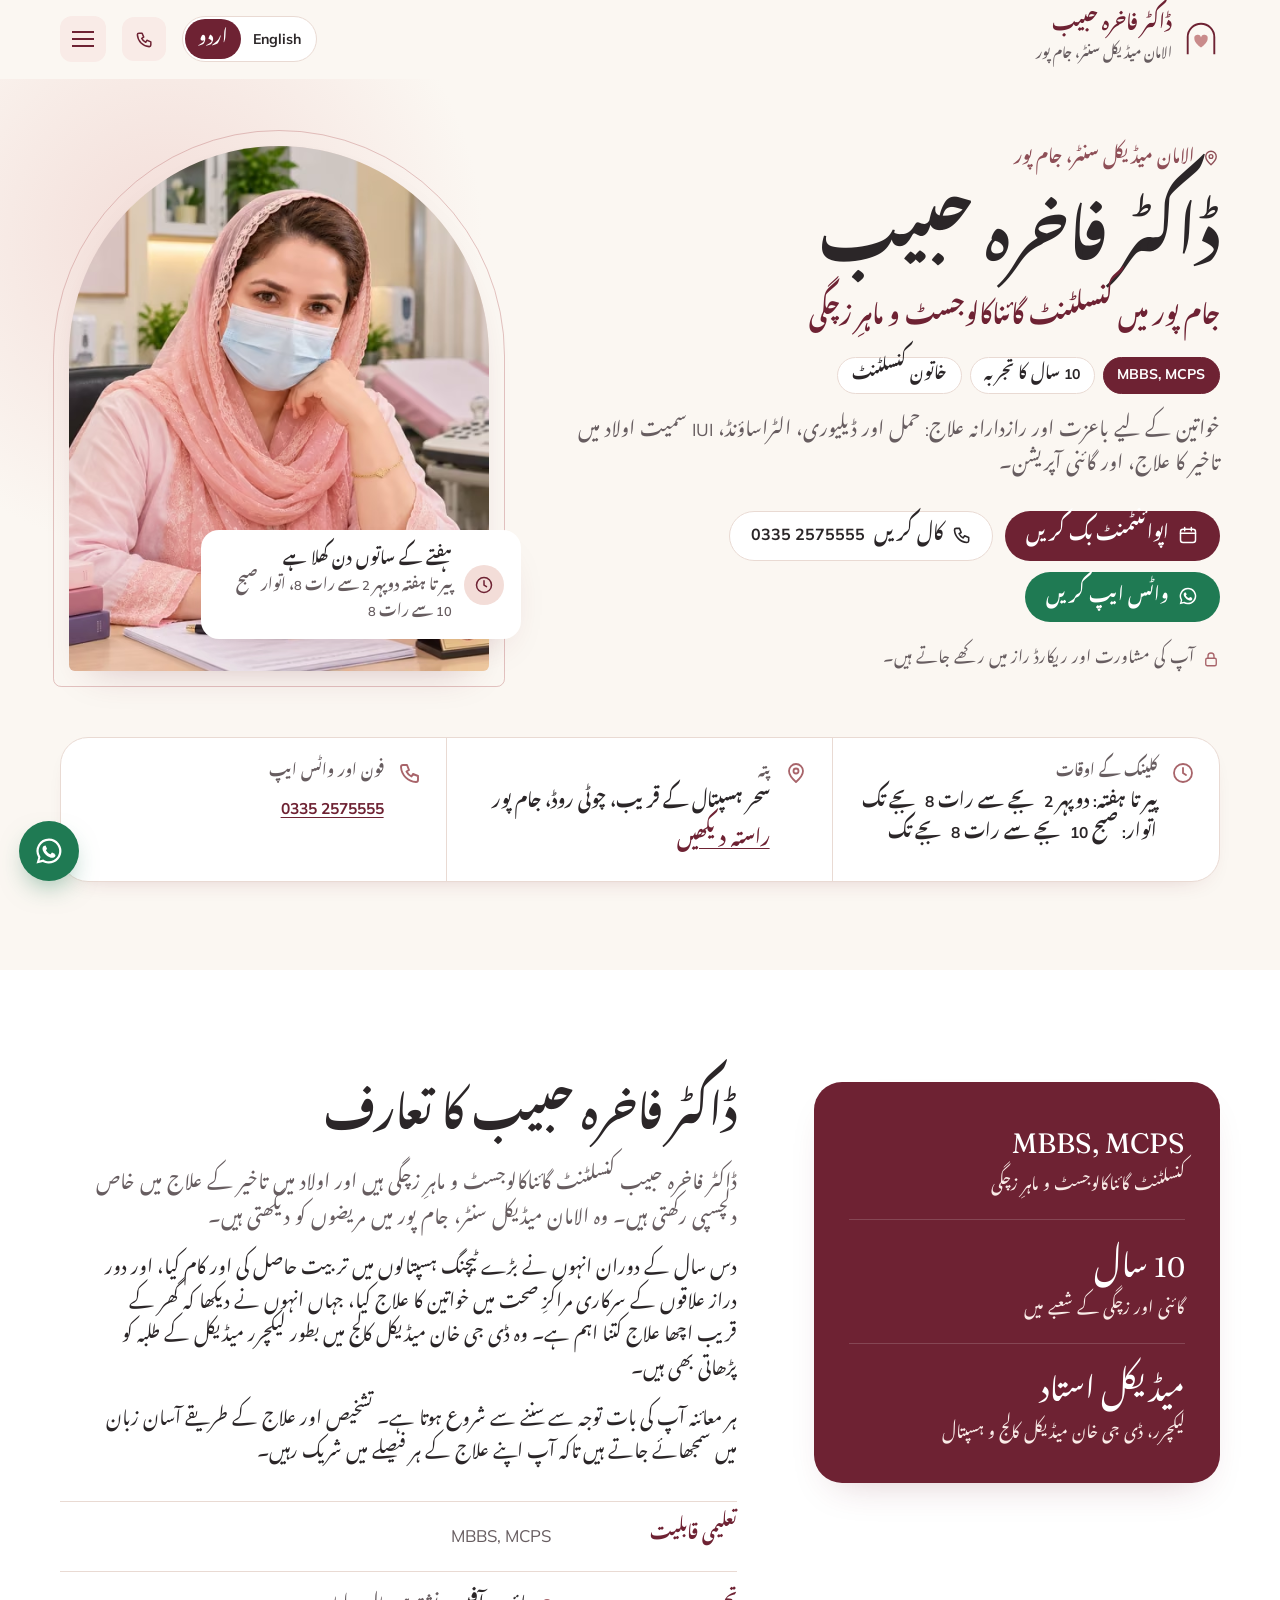
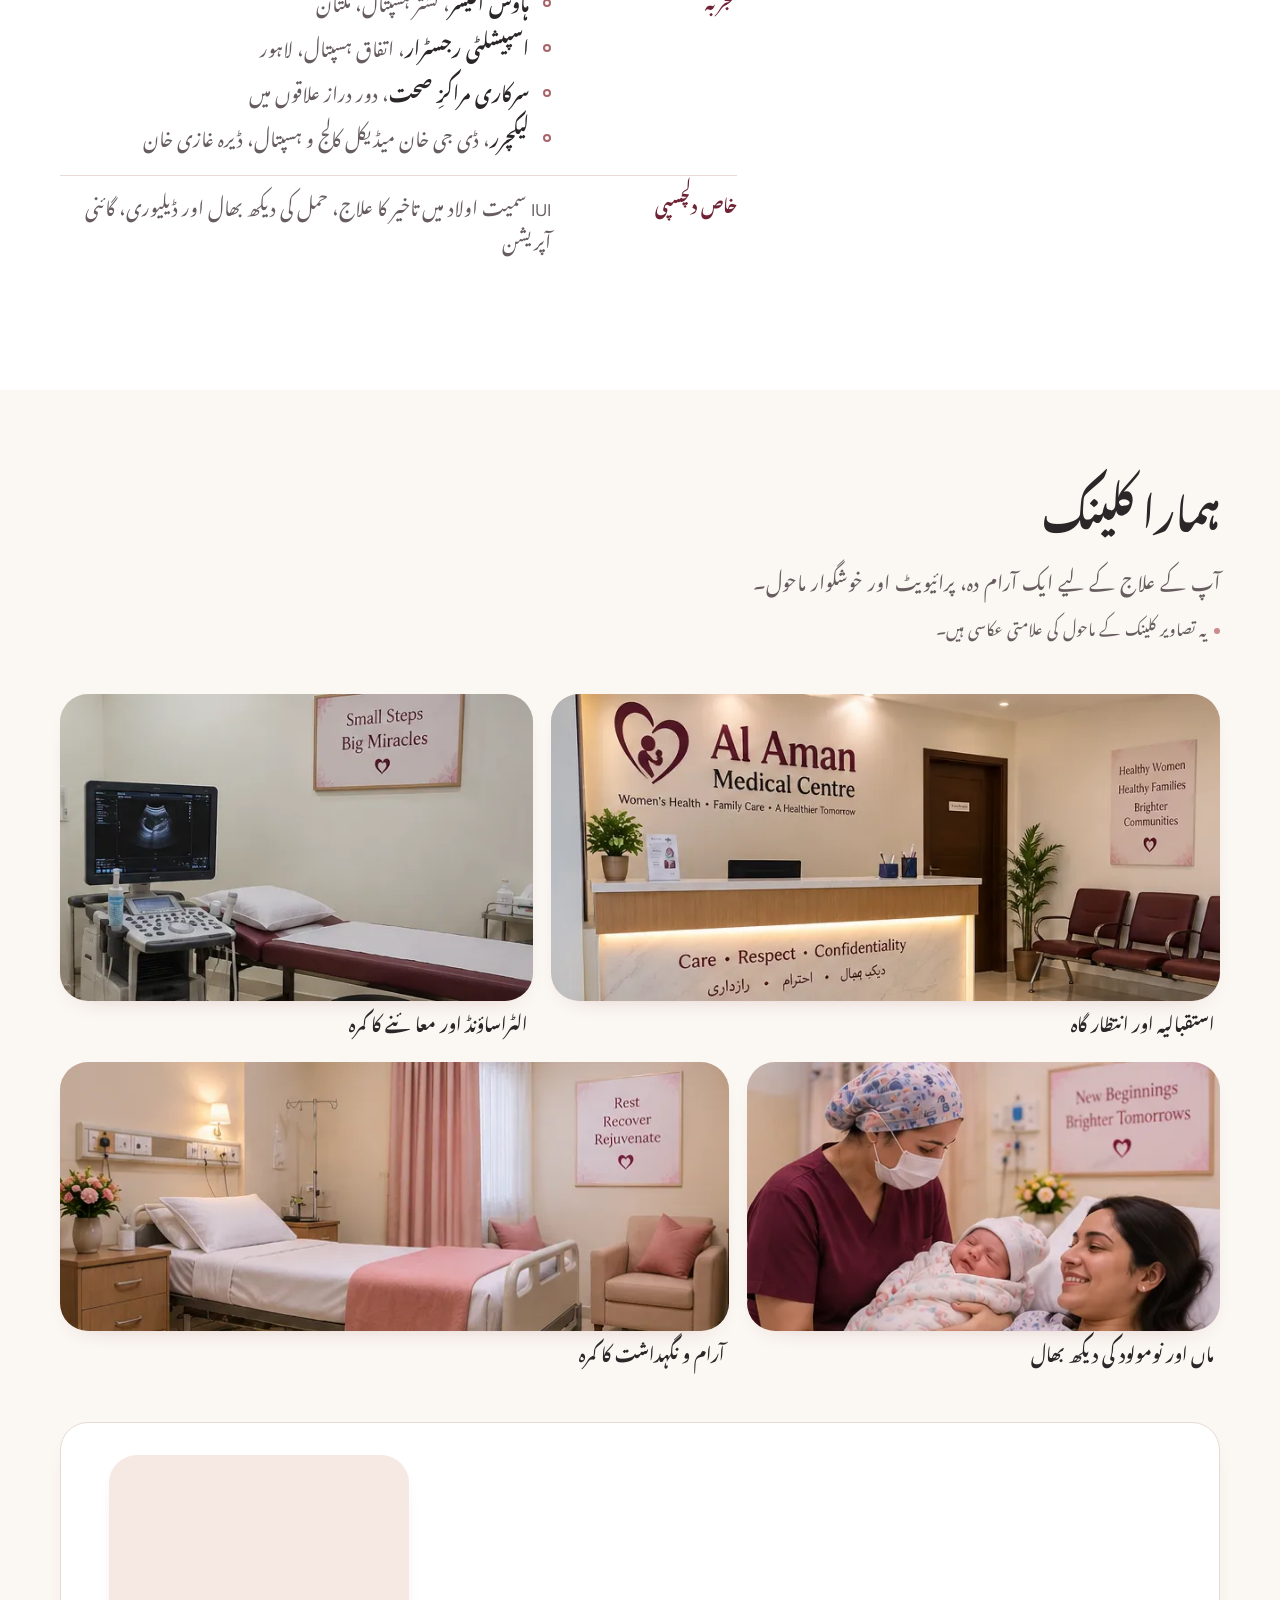
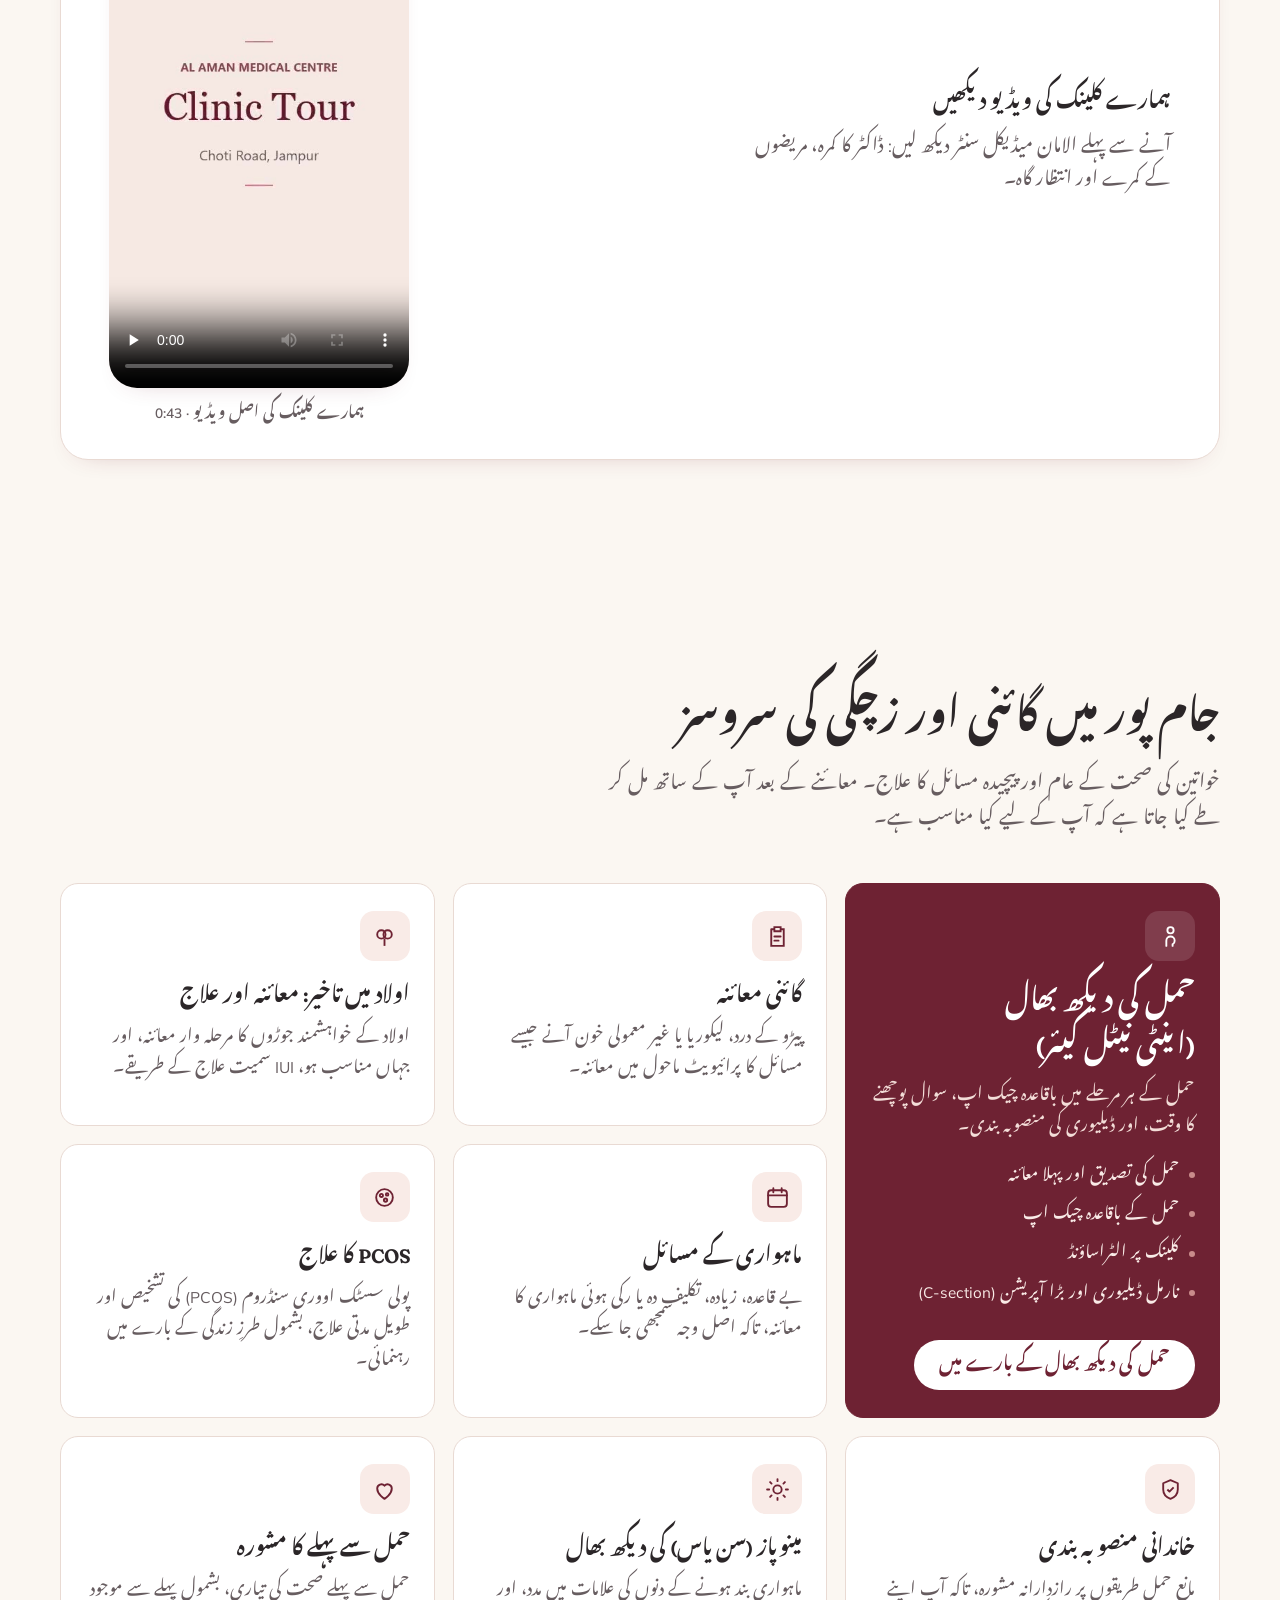
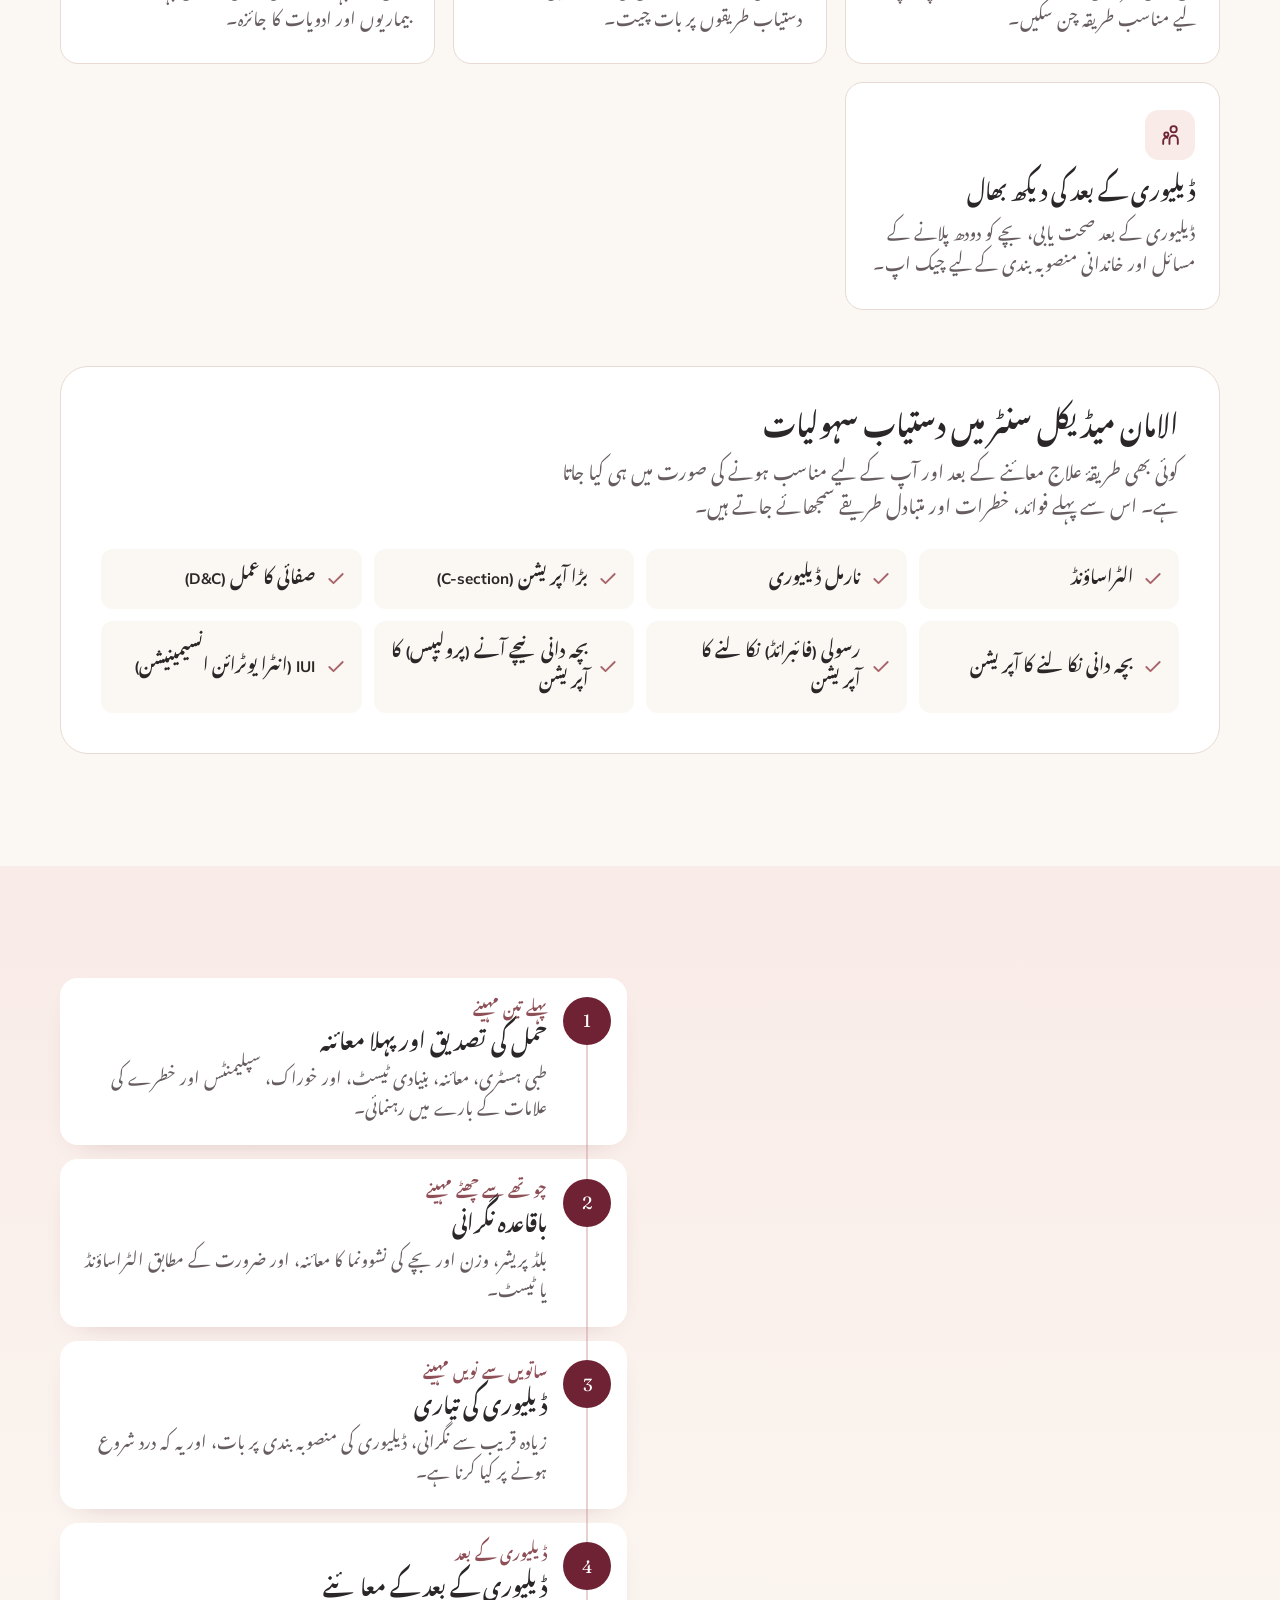
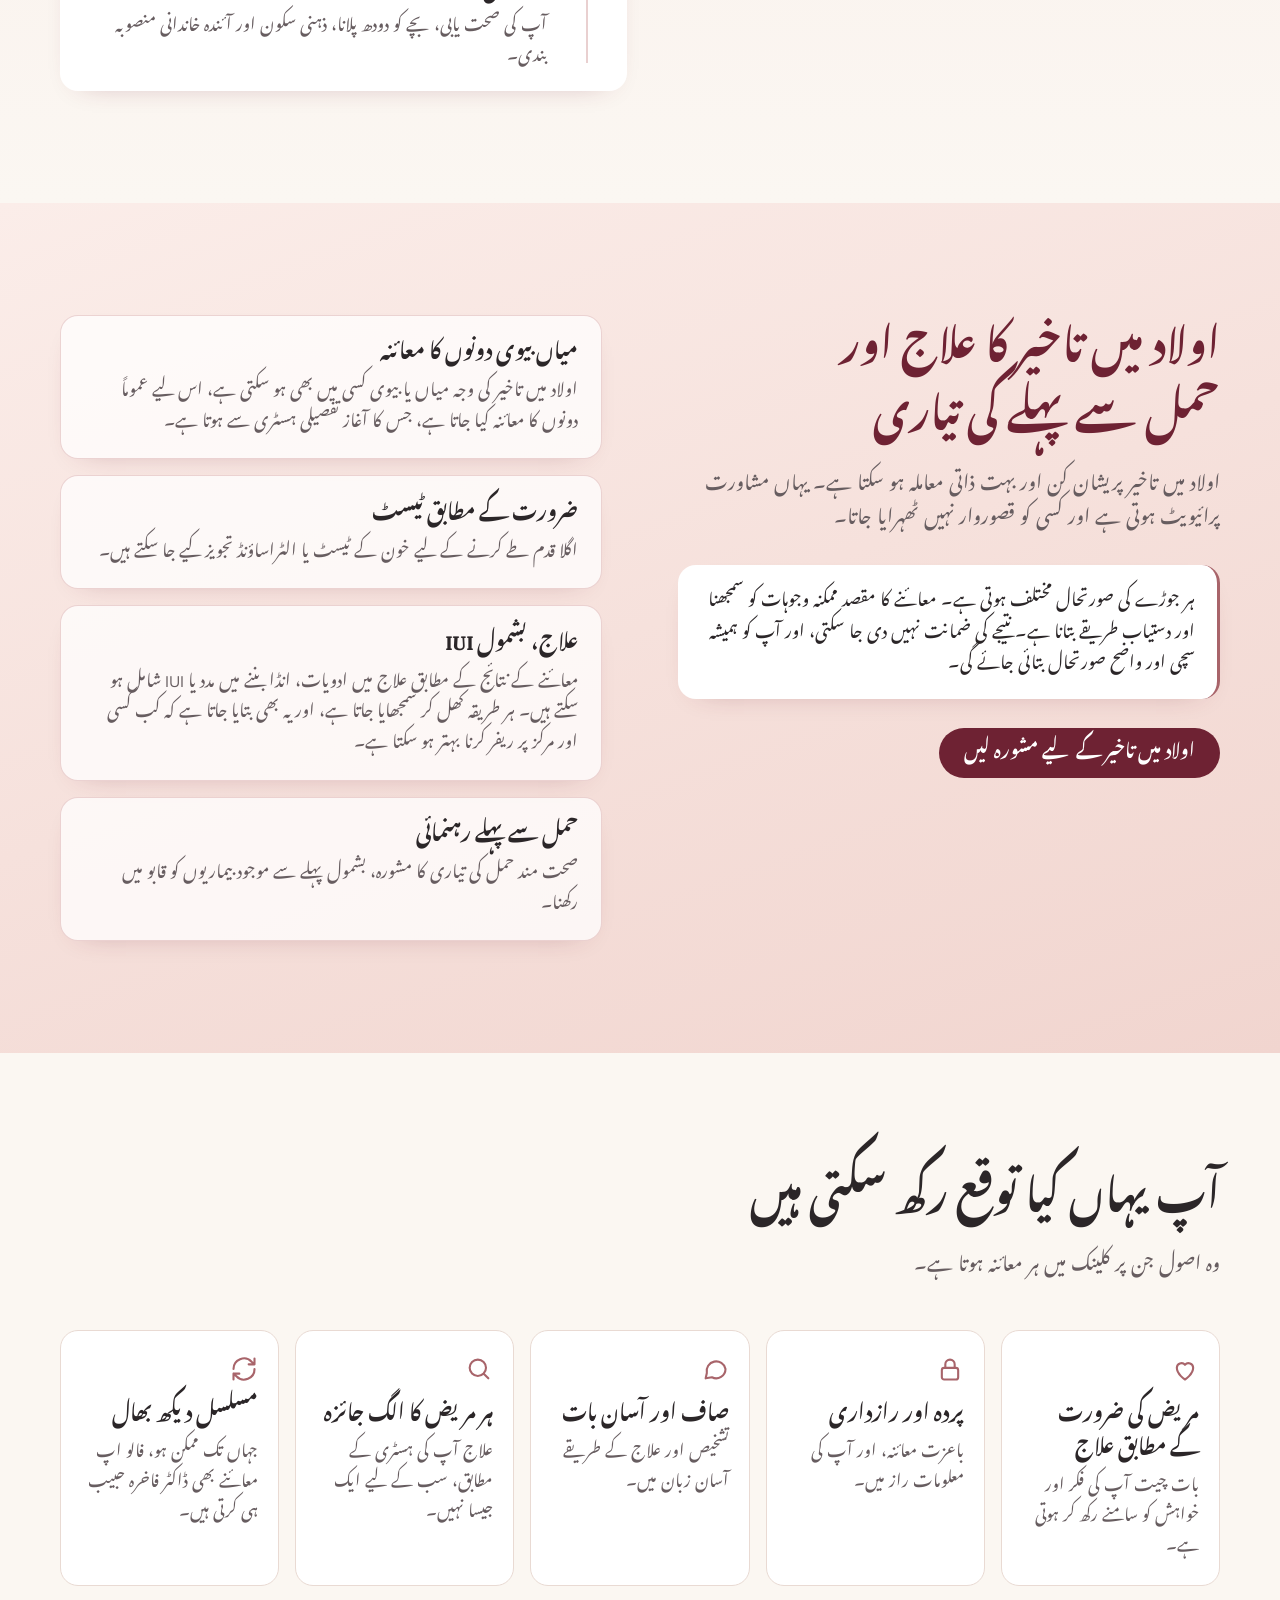
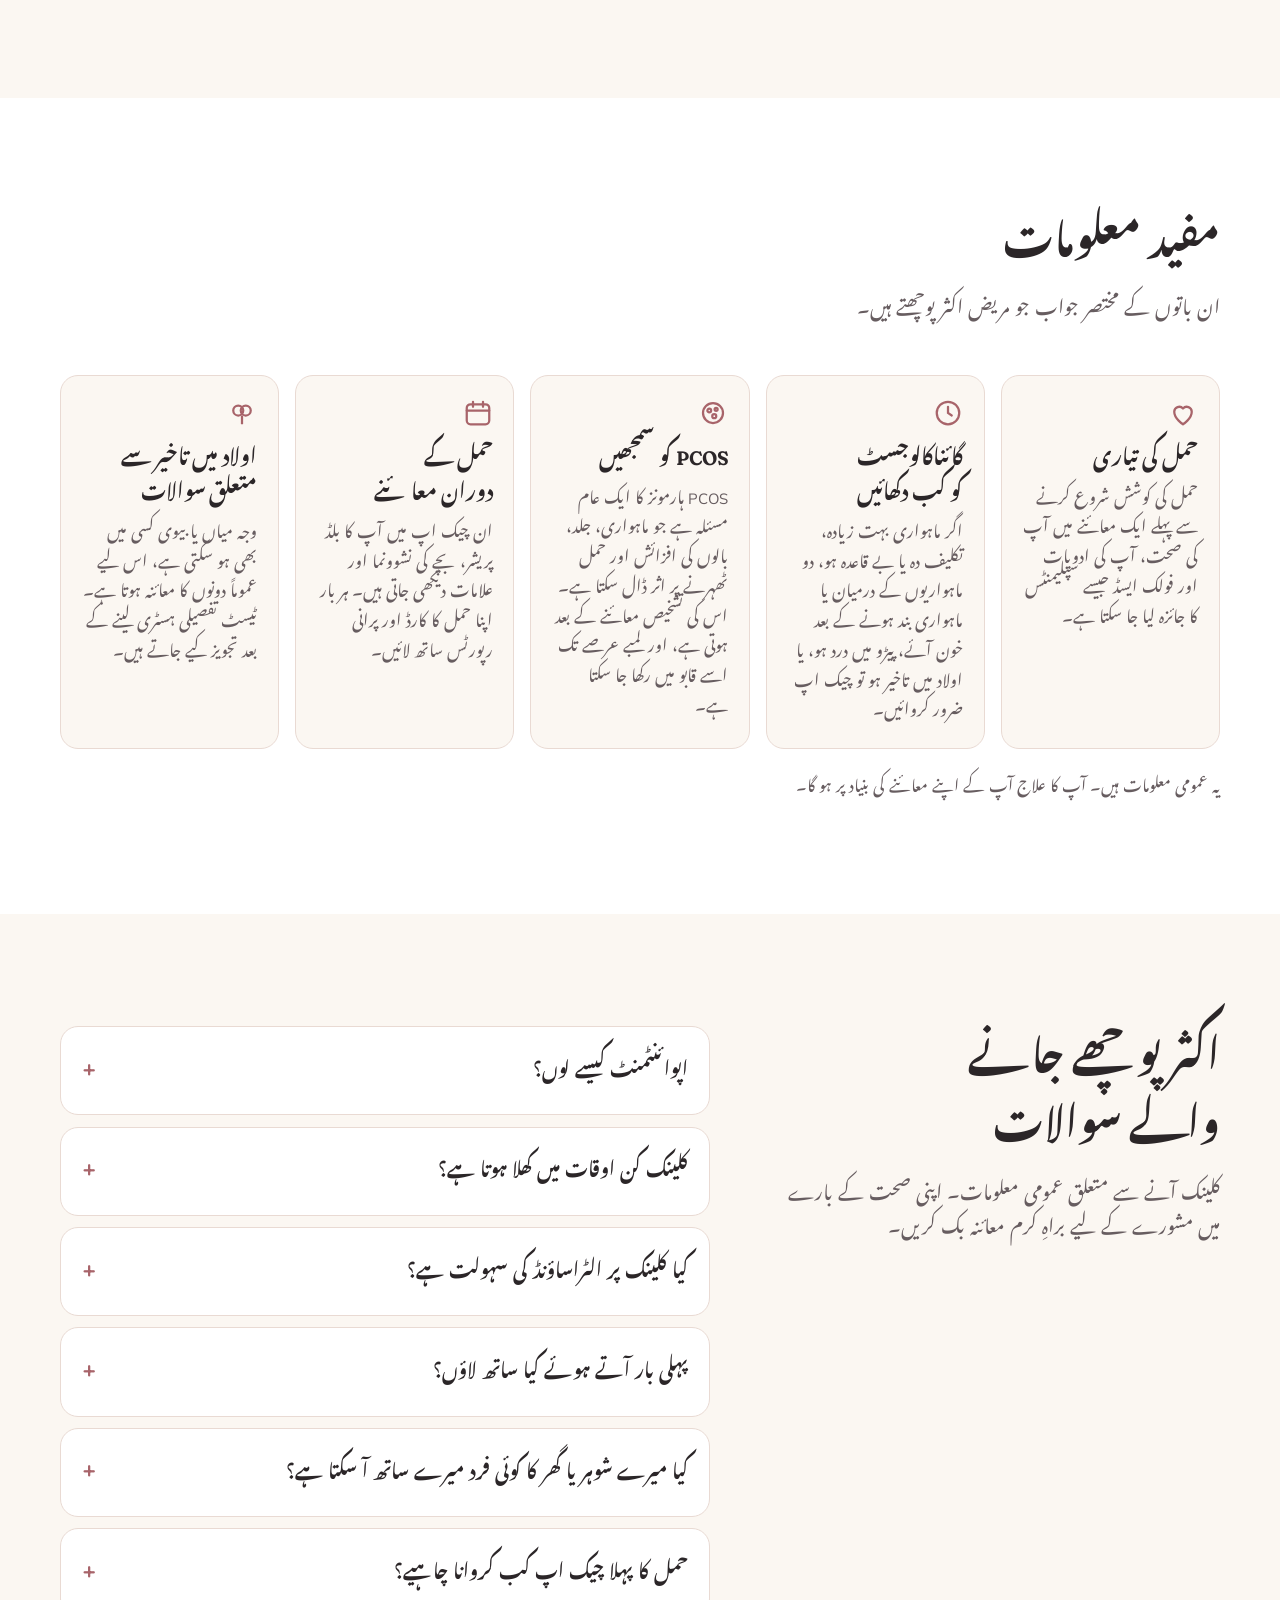
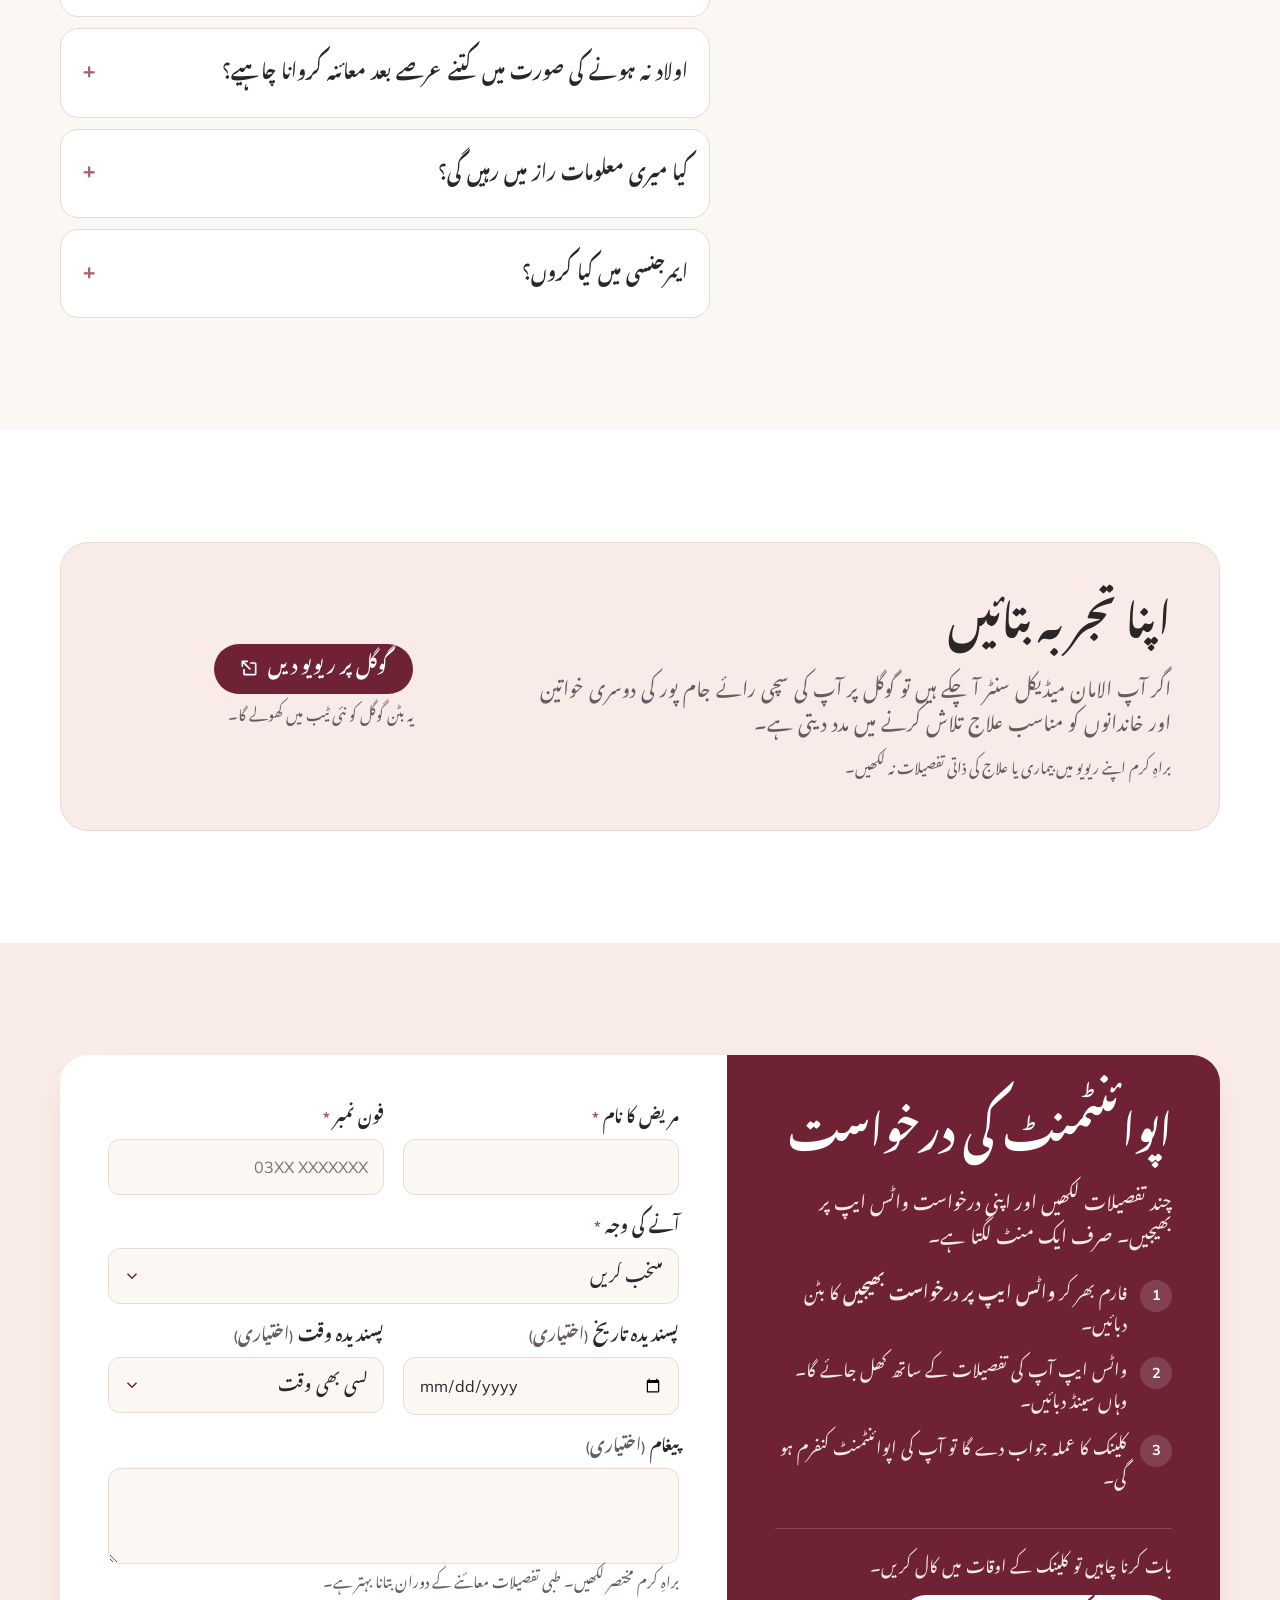
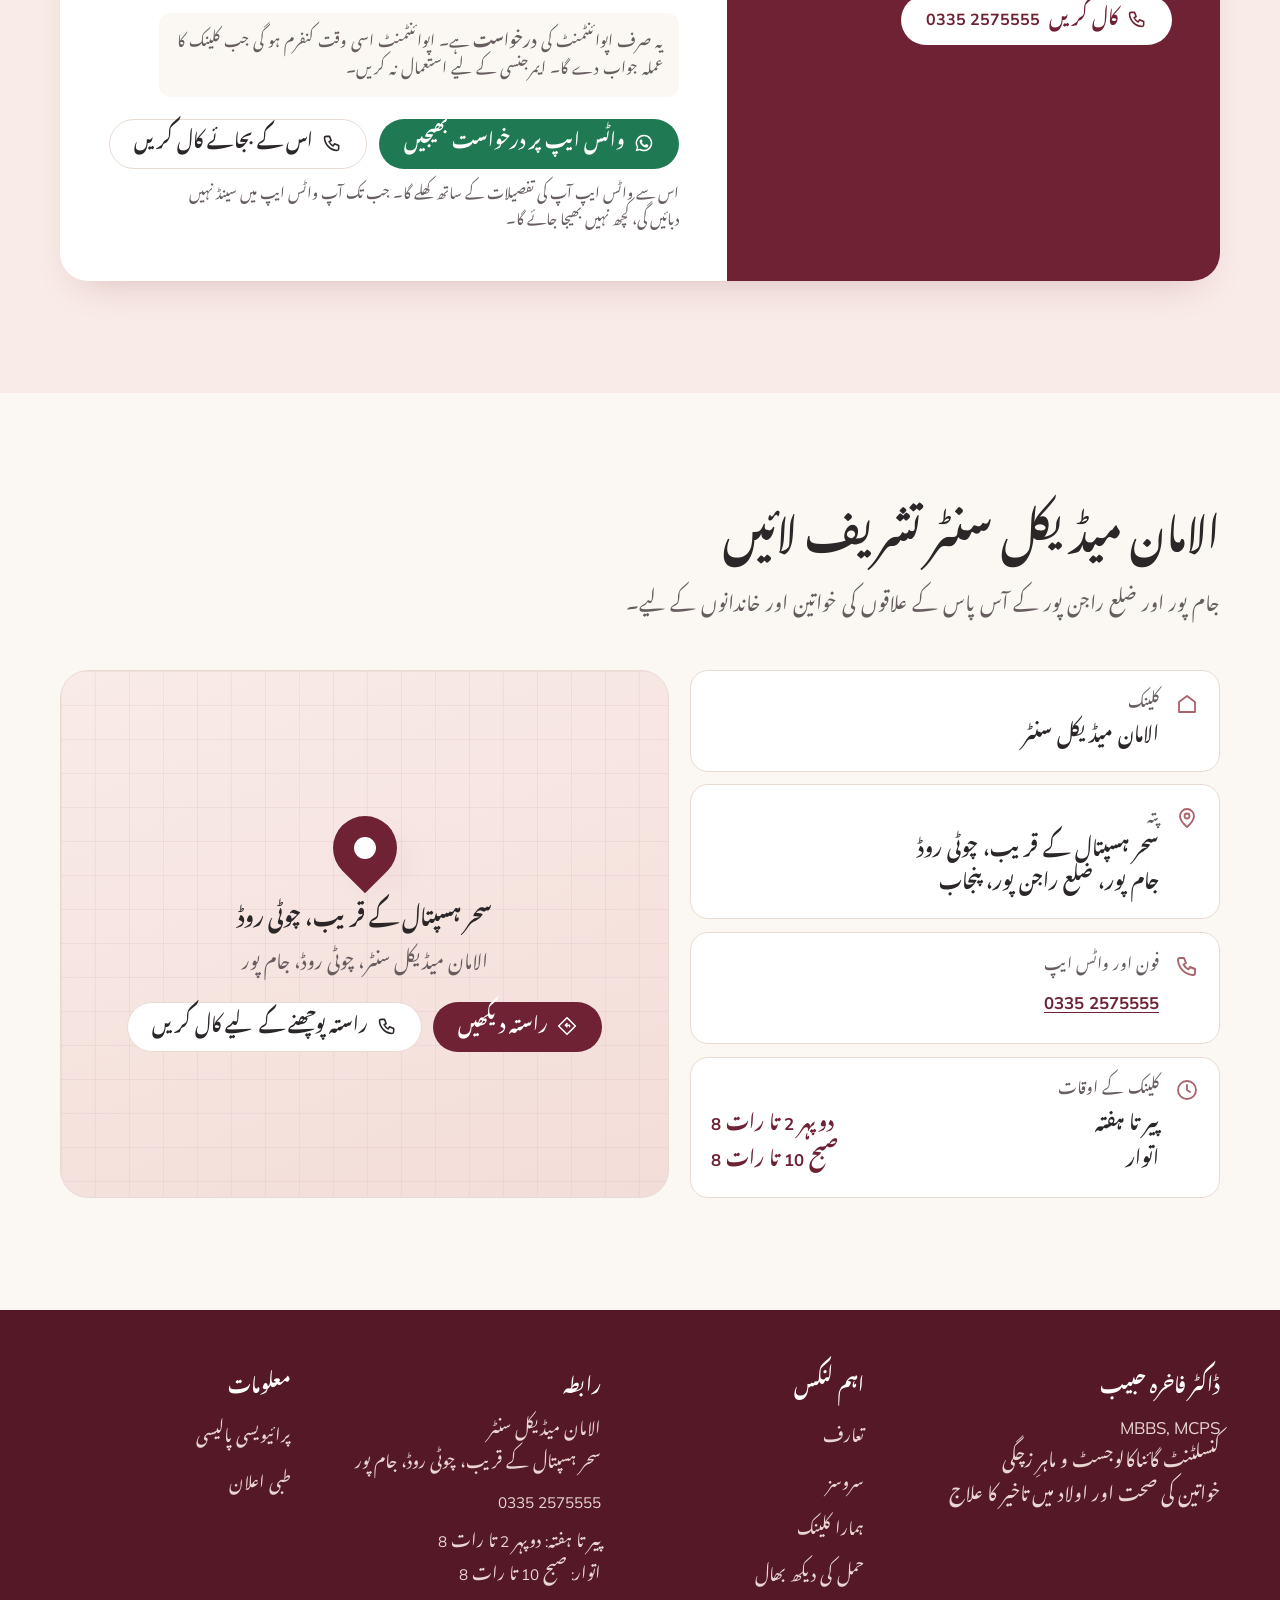
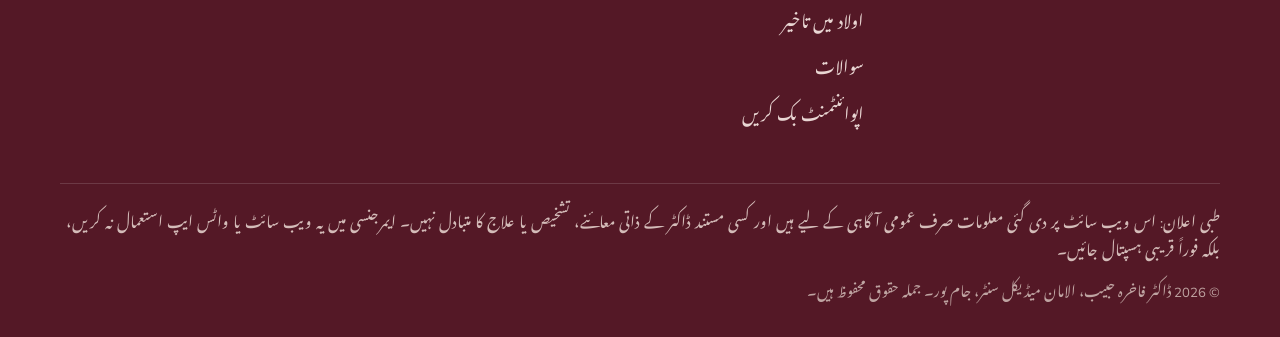
==== commit f85e3b82: "Polish clinic video: title card, room labels, colour grade, contact card Co-Authored-By: Claude Opus" ====
--- a/al-aman-website/ur/index.html
+++ b/al-aman-website/ur/index.html
@@ -278,10 +278,10 @@
         <p>آنے سے پہلے الامان میڈیکل سنٹر دیکھ لیں: ڈاکٹر کا کمرہ، مریضوں کے کمرے اور انتظار گاہ۔</p>
       </div>
       <figure class="tour-video">
-        <video controls preload="none" playsinline width="432" height="768" poster="../images/clinic-tour-poster.jpg" aria-label="الامان میڈیکل سنٹر جام پور کی ویڈیو">
-          <source src="../videos/clinic-tour.mp4" type="video/mp4">
+        <video controls preload="none" playsinline width="432" height="768" poster="../images/clinic-tour-poster.jpg?v=2" aria-label="الامان میڈیکل سنٹر جام پور کی ویڈیو">
+          <source src="../videos/clinic-tour.mp4?v=2" type="video/mp4">
         </video>
-        <figcaption>ہمارے کلینک کی اصل ویڈیو · 0:37</figcaption>
+        <figcaption>ہمارے کلینک کی اصل ویڈیو · 0:43</figcaption>
       </figure>
     </div>
   </div>
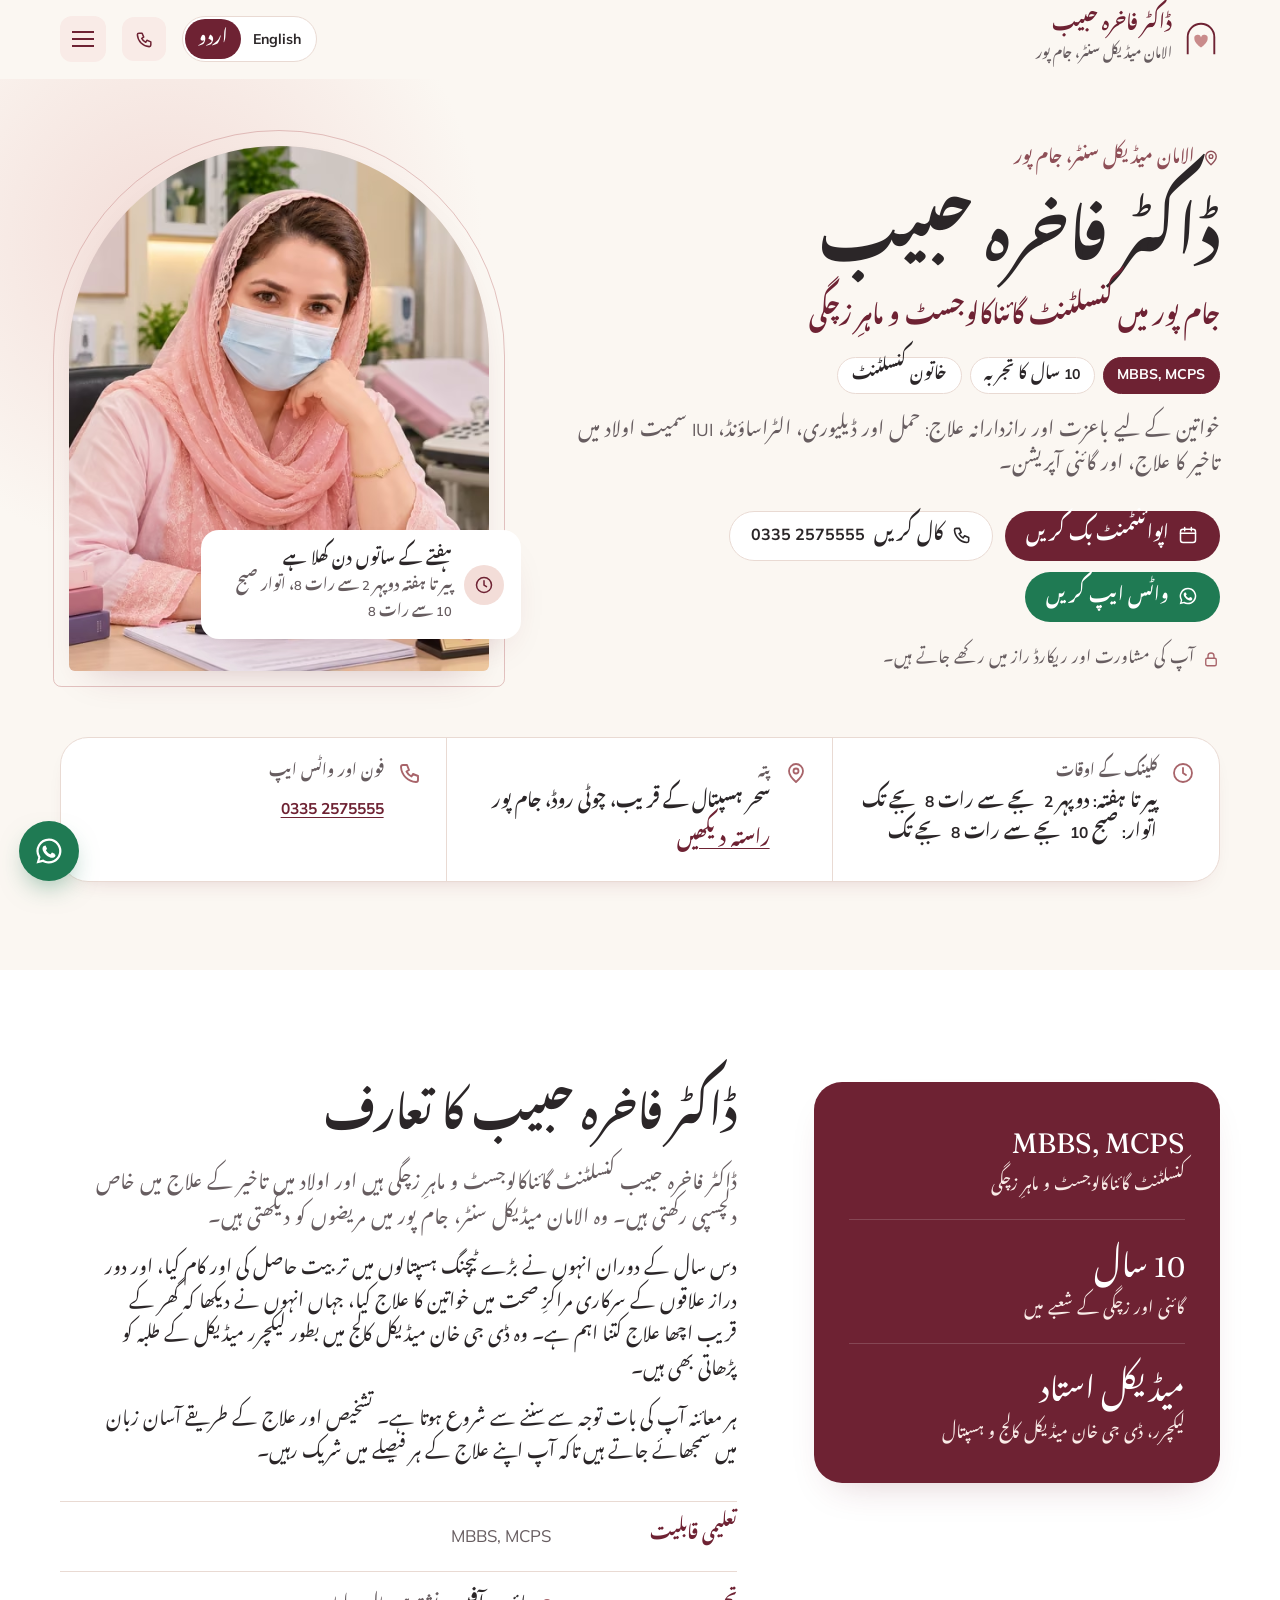
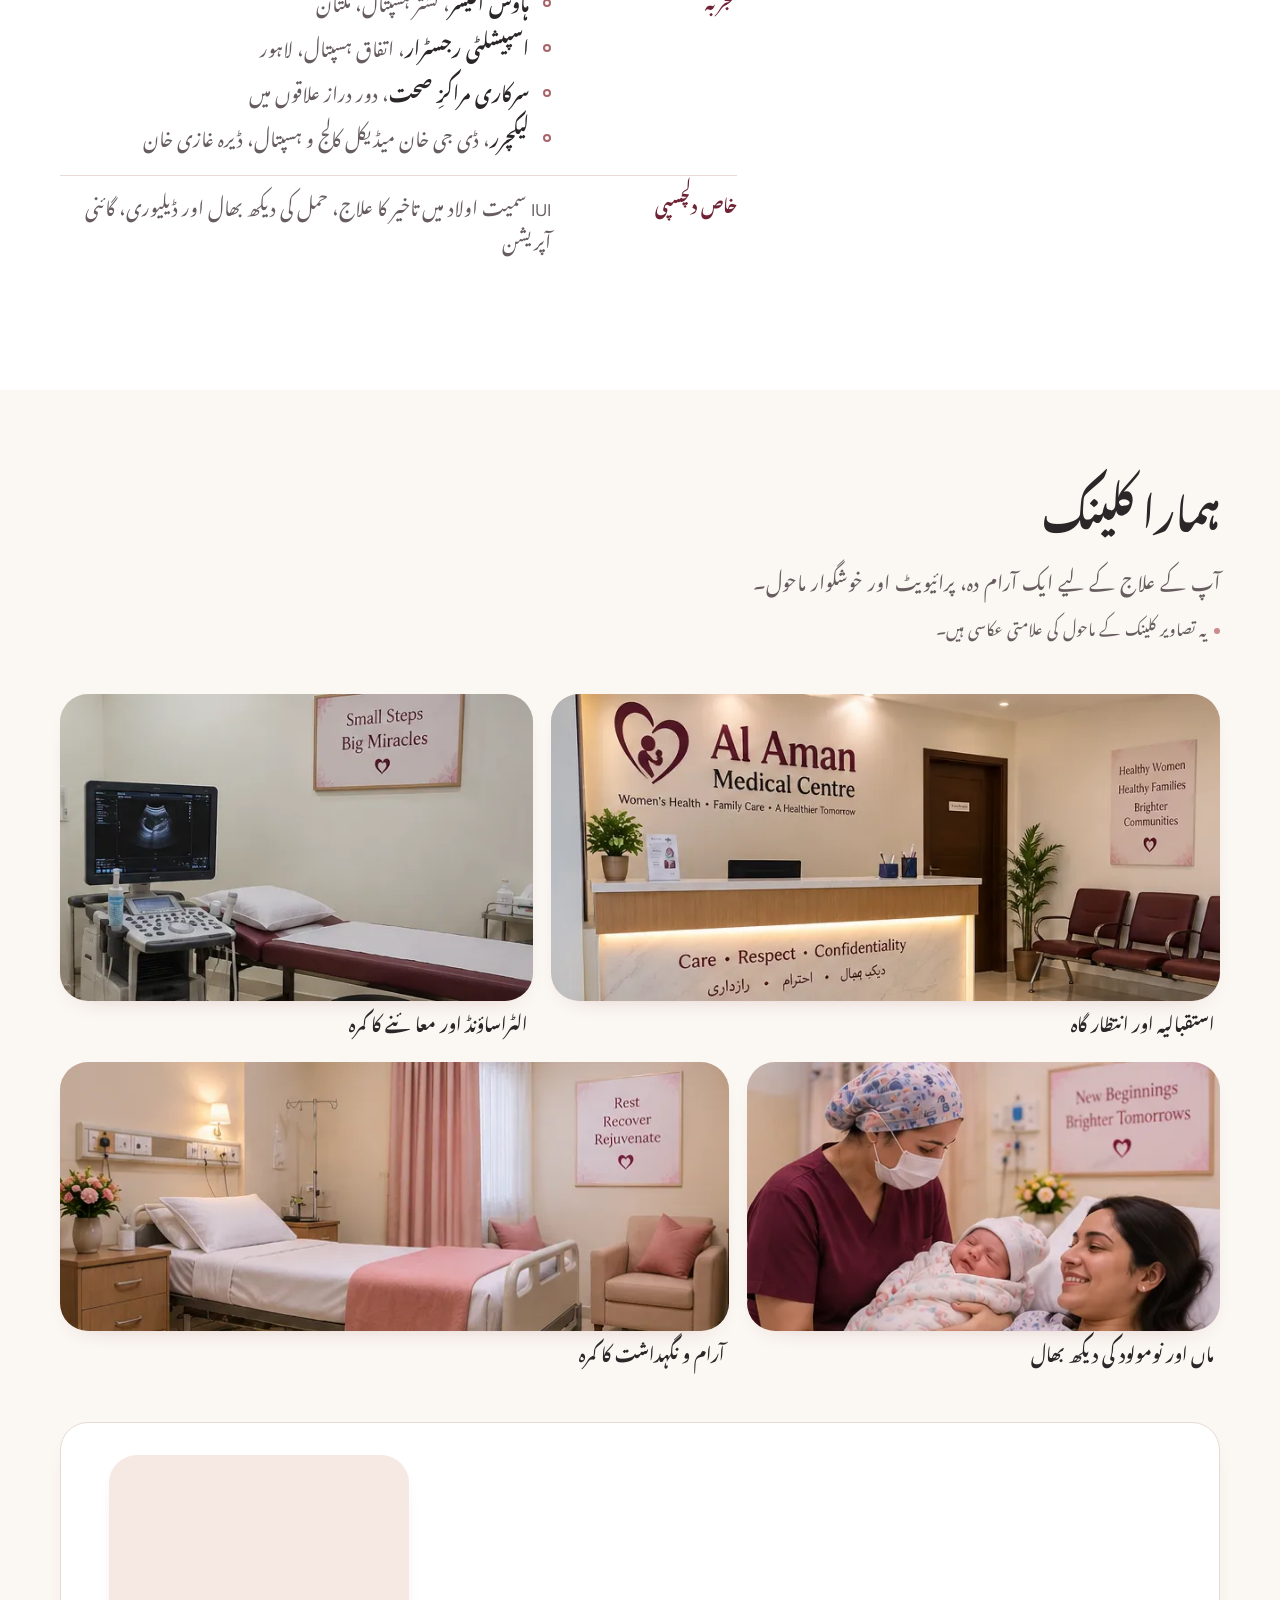
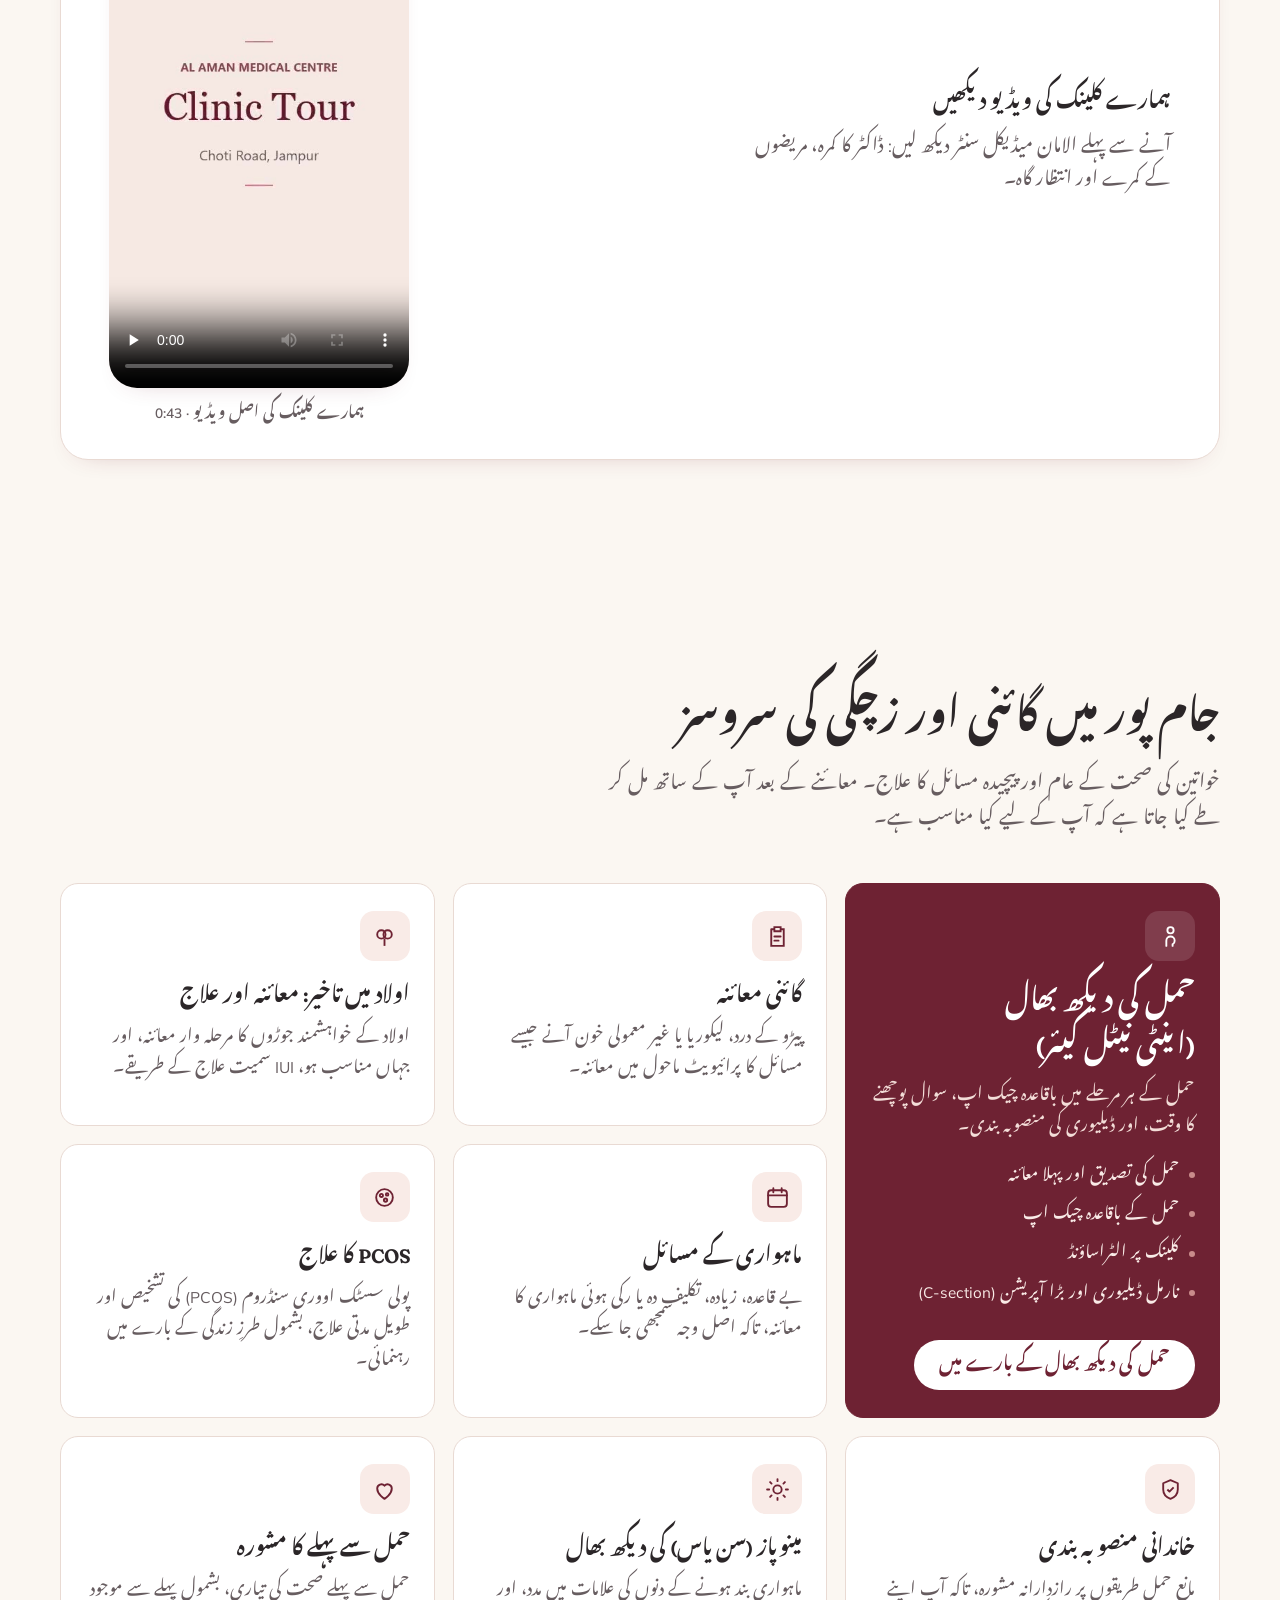
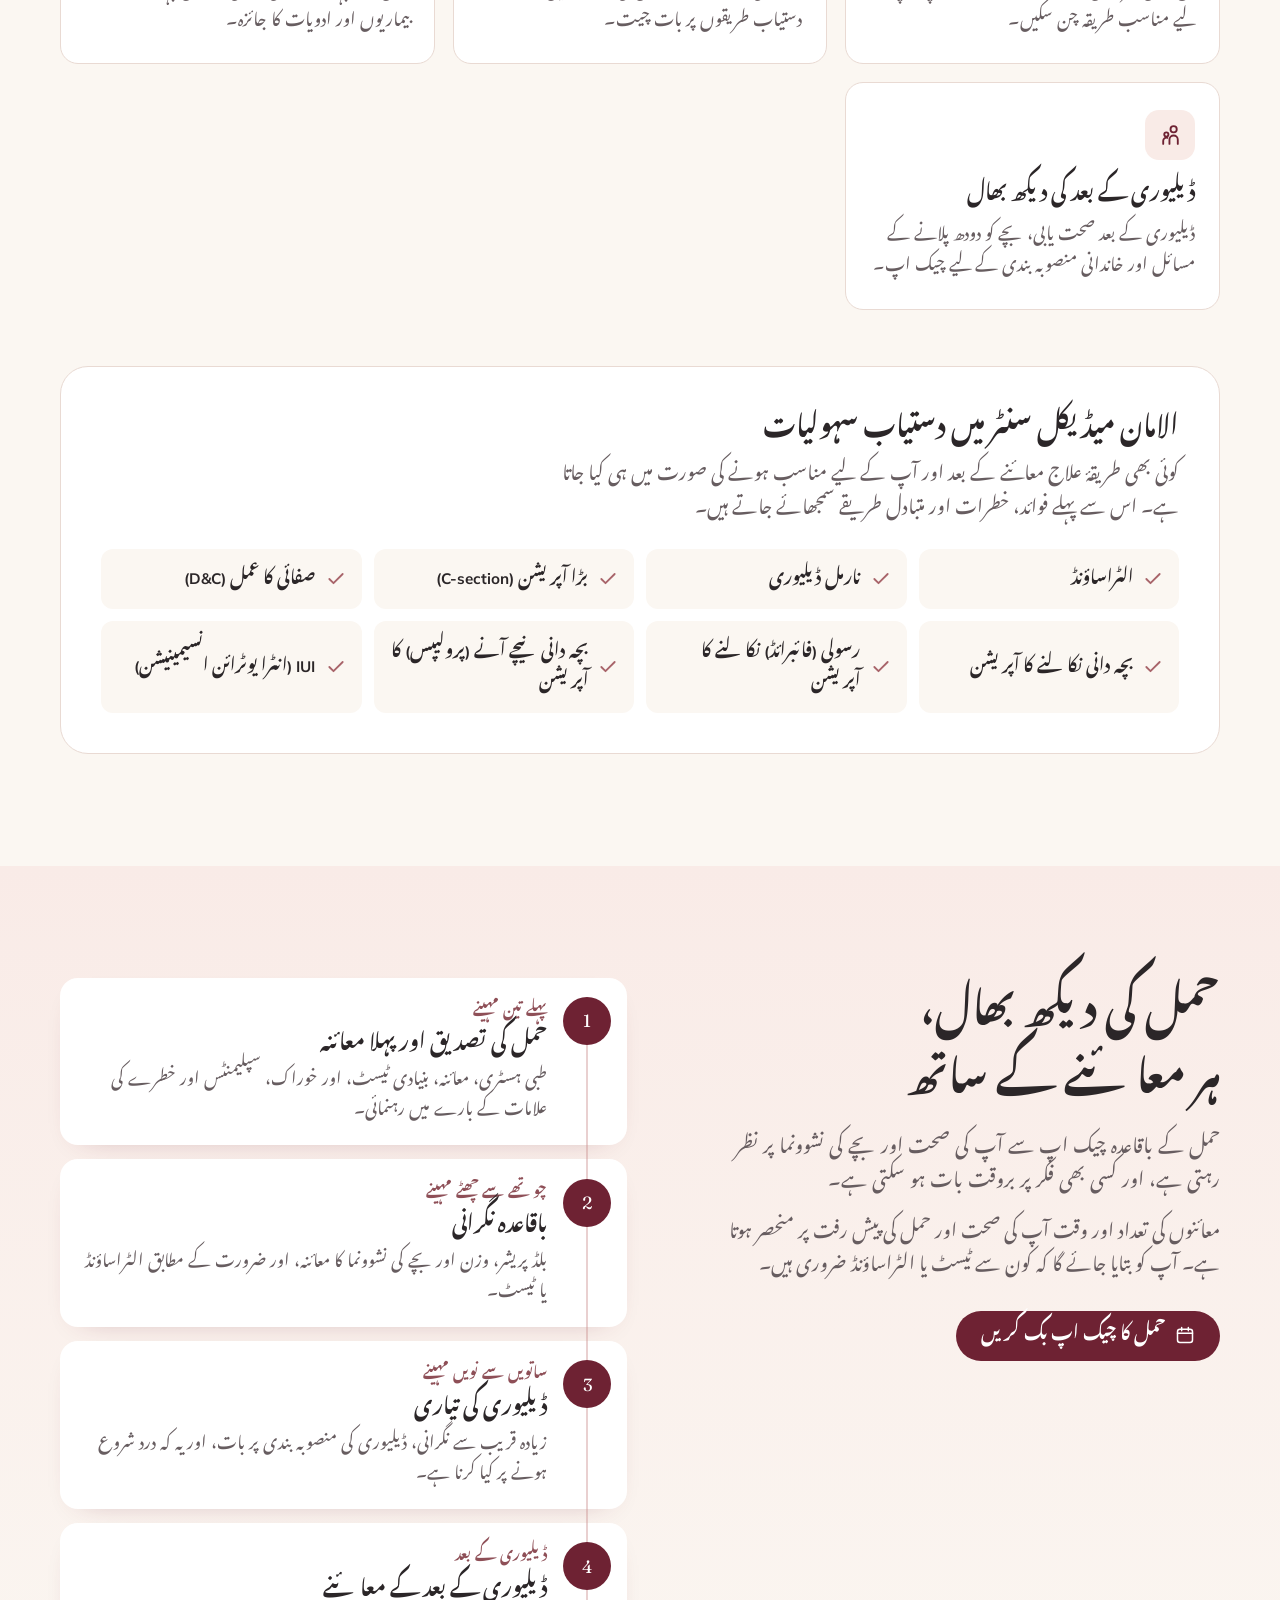
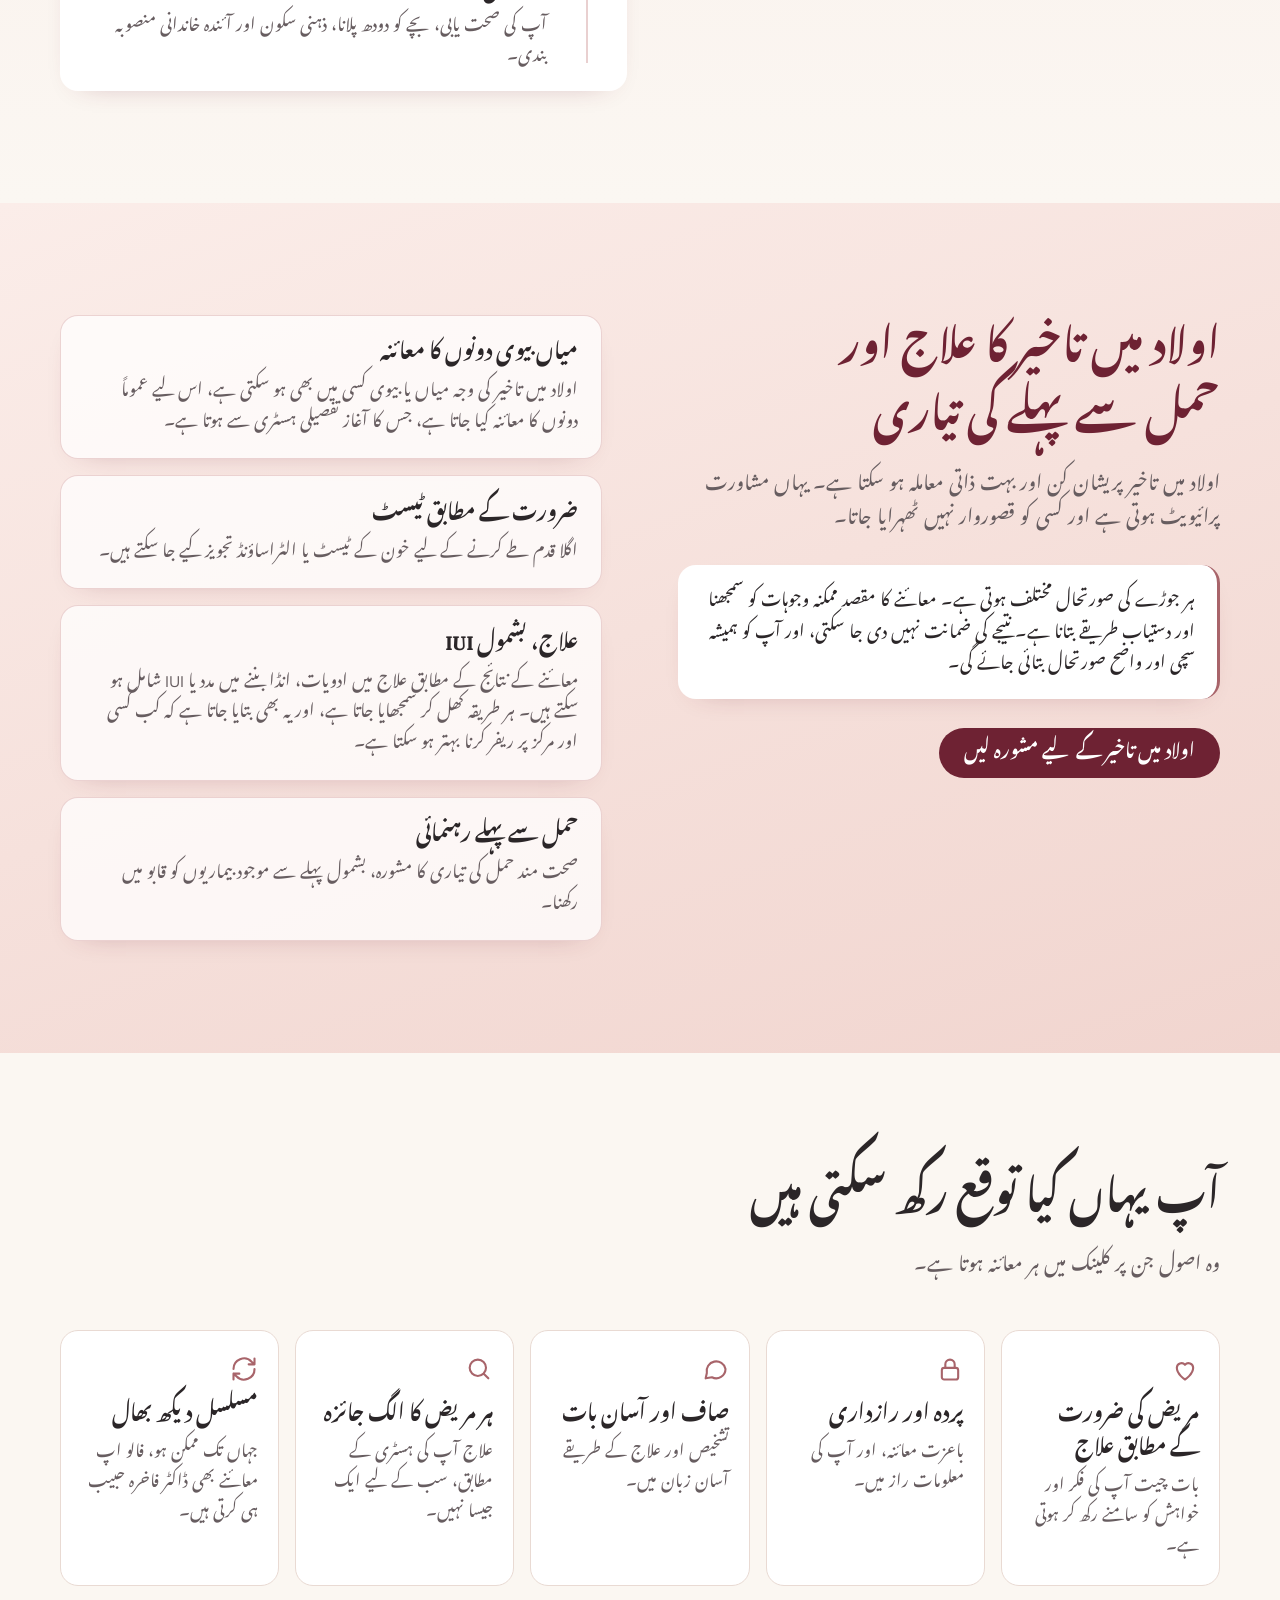
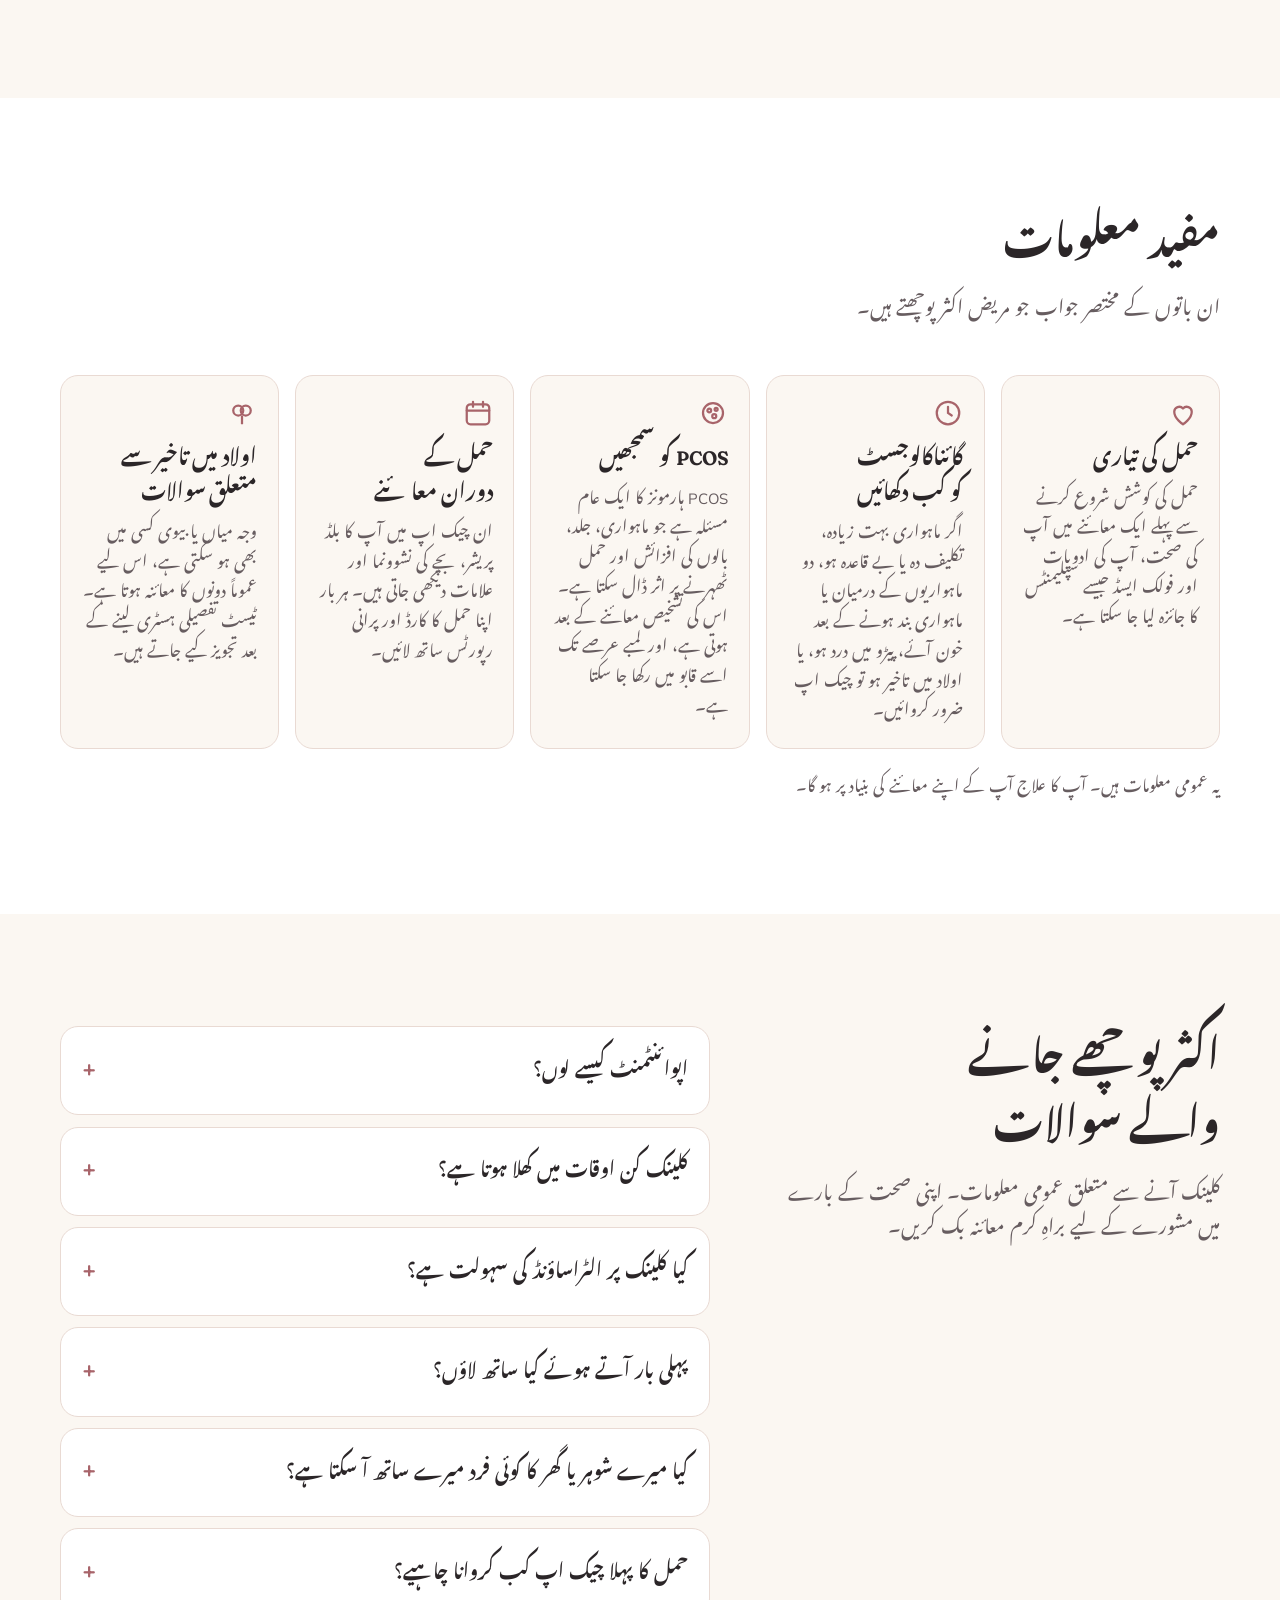
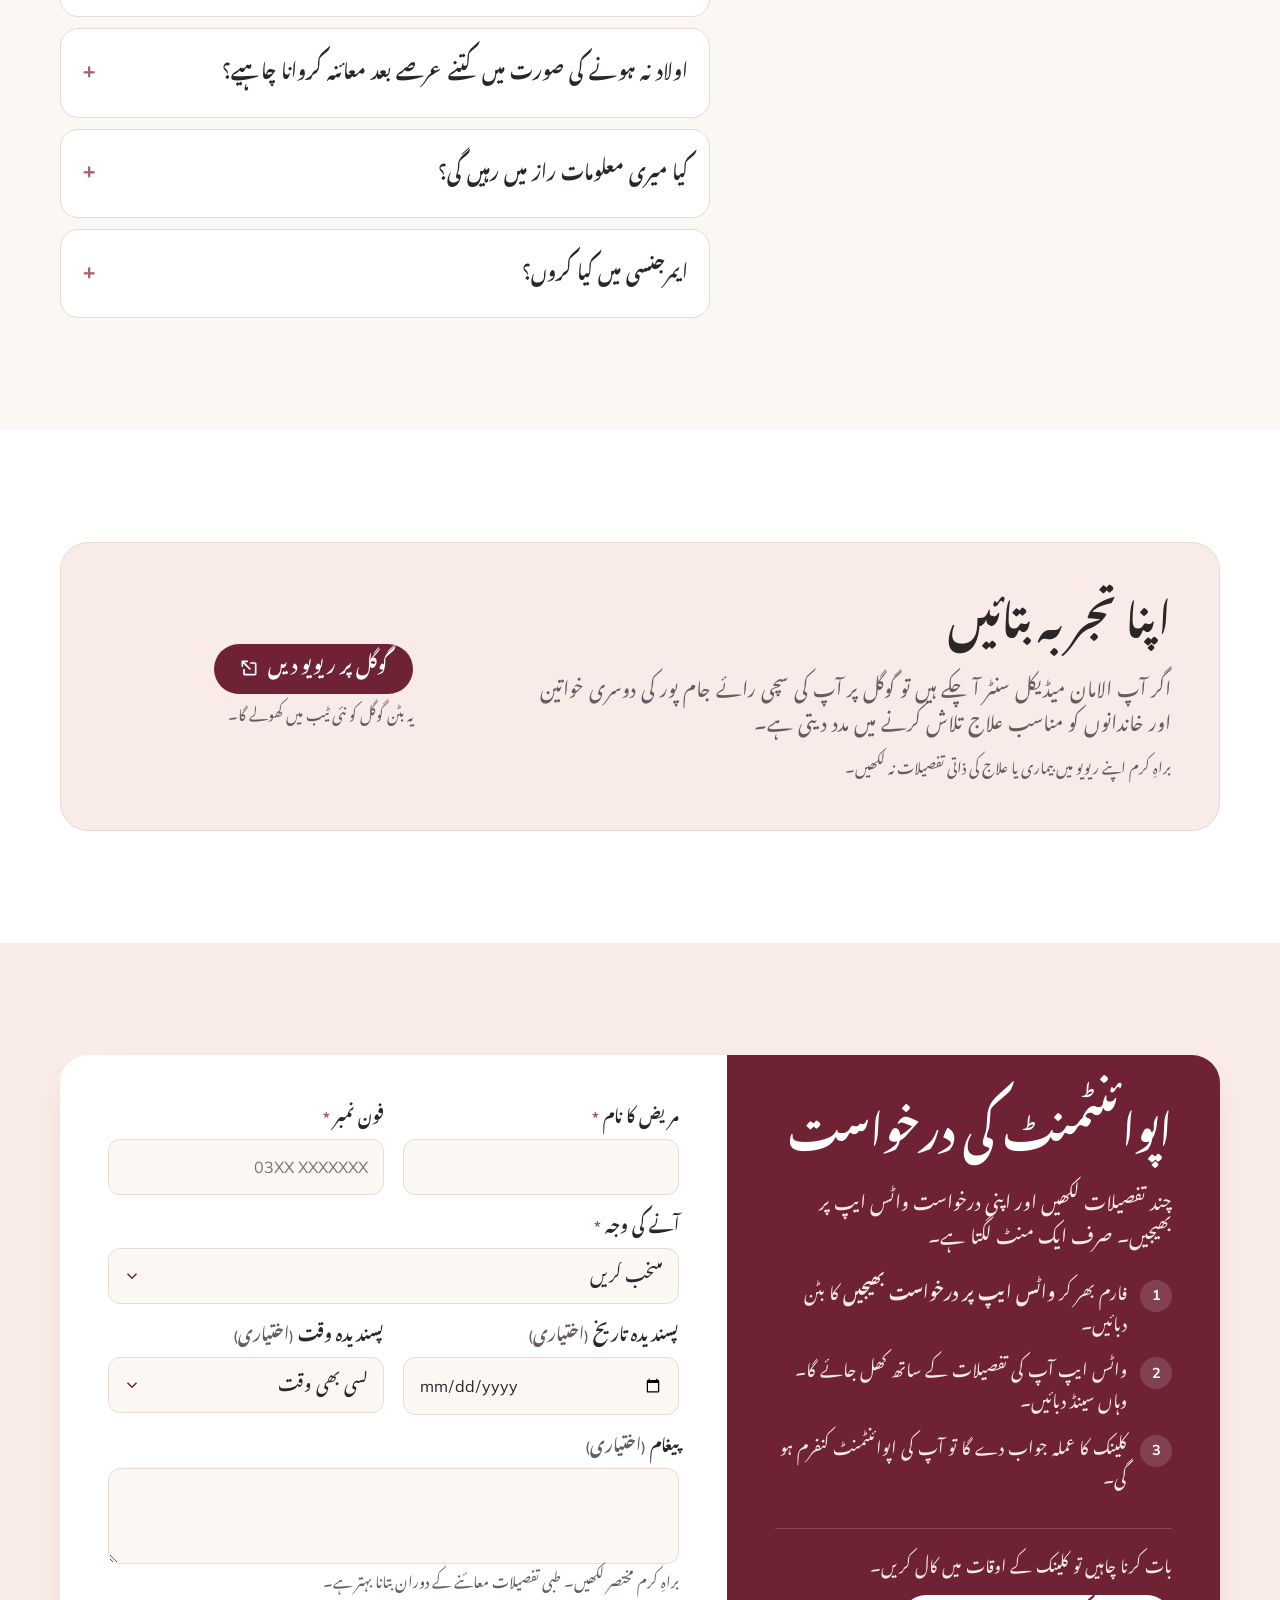
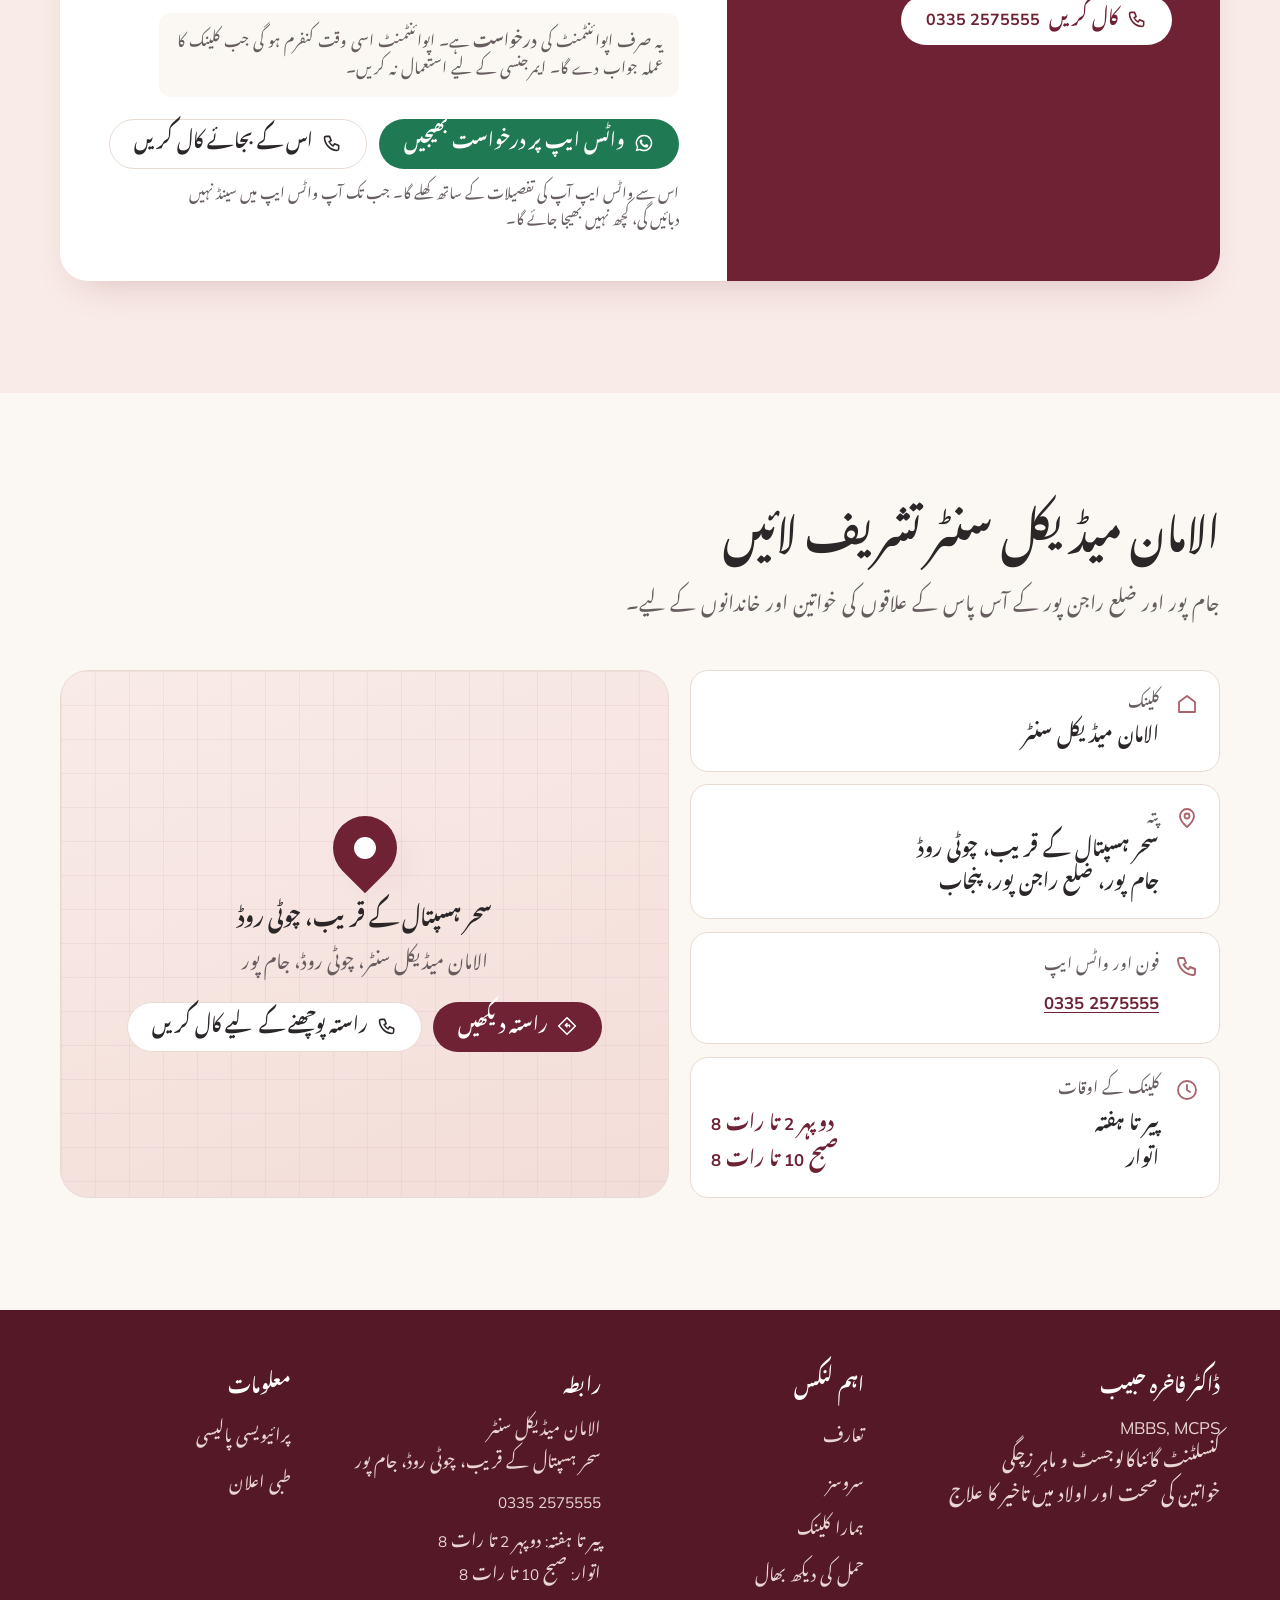
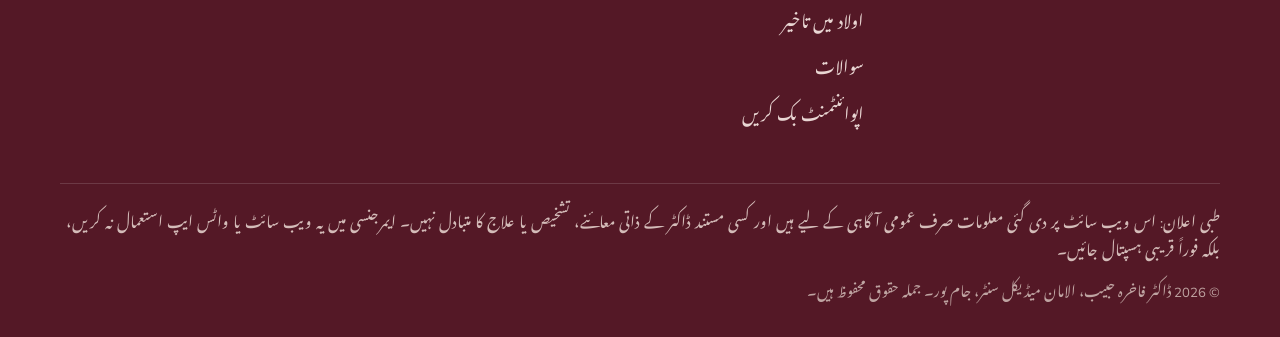
==== commit 5398fd22: "Update link share preview image with new doctor photo New filename so WhatsApp/Facebook drop their c" ====
--- a/al-aman-website/ur/index.html
+++ b/al-aman-website/ur/index.html
@@ -21,14 +21,14 @@
 <meta property="og:title" content="ڈاکٹر فاخرہ حبیب | جام پور میں گائناکالوجسٹ و ماہرِ زچگی">
 <meta property="og:description" content="الامان میڈیکل سنٹر، چوٹی روڈ، جام پور میں خاتون کنسلٹنٹ گائناکالوجسٹ۔ ہفتے کے ساتوں دن کھلا ہے۔ کال یا واٹس ایپ: 0335 2575555">
 <meta property="og:url" content="https://drfakhrahabib.netlify.app/ur/">
-<meta property="og:image" content="https://drfakhrahabib.netlify.app/images/og-share-1200x630.jpg">
-<meta property="og:image:secure_url" content="https://drfakhrahabib.netlify.app/images/og-share-1200x630.jpg">
+<meta property="og:image" content="https://drfakhrahabib.netlify.app/images/og-share-v2-1200x630.jpg">
+<meta property="og:image:secure_url" content="https://drfakhrahabib.netlify.app/images/og-share-v2-1200x630.jpg">
 <meta property="og:image:type" content="image/jpeg">
 <meta property="og:image:width" content="1200">
 <meta property="og:image:height" content="630">
 <meta property="og:image:alt" content="ڈاکٹر فاخرہ حبیب، الامان میڈیکل سنٹر جام پور میں">
 <meta name="twitter:card" content="summary_large_image">
-<meta name="twitter:image" content="https://drfakhrahabib.netlify.app/images/og-share-1200x630.jpg">
+<meta name="twitter:image" content="https://drfakhrahabib.netlify.app/images/og-share-v2-1200x630.jpg">
 
 <script>document.documentElement.className+=" js"</script>
 
@@ -38,7 +38,7 @@
   "@type": "MedicalClinic",
   "name": "Al Aman Medical Centre",
   "url": "https://drfakhrahabib.netlify.app/",
-  "image": "https://drfakhrahabib.netlify.app/images/og-share-1200x630.jpg",
+  "image": "https://drfakhrahabib.netlify.app/images/og-share-v2-1200x630.jpg",
   "logo": "https://drfakhrahabib.netlify.app/icons/icon-512.png",
   "hasMap": "https://maps.app.goo.gl/ot8H29BSfZ6ZTW8P8",
   "geo": {"@type": "GeoCoordinates", "latitude": 29.6536965, "longitude": 70.5930969},
